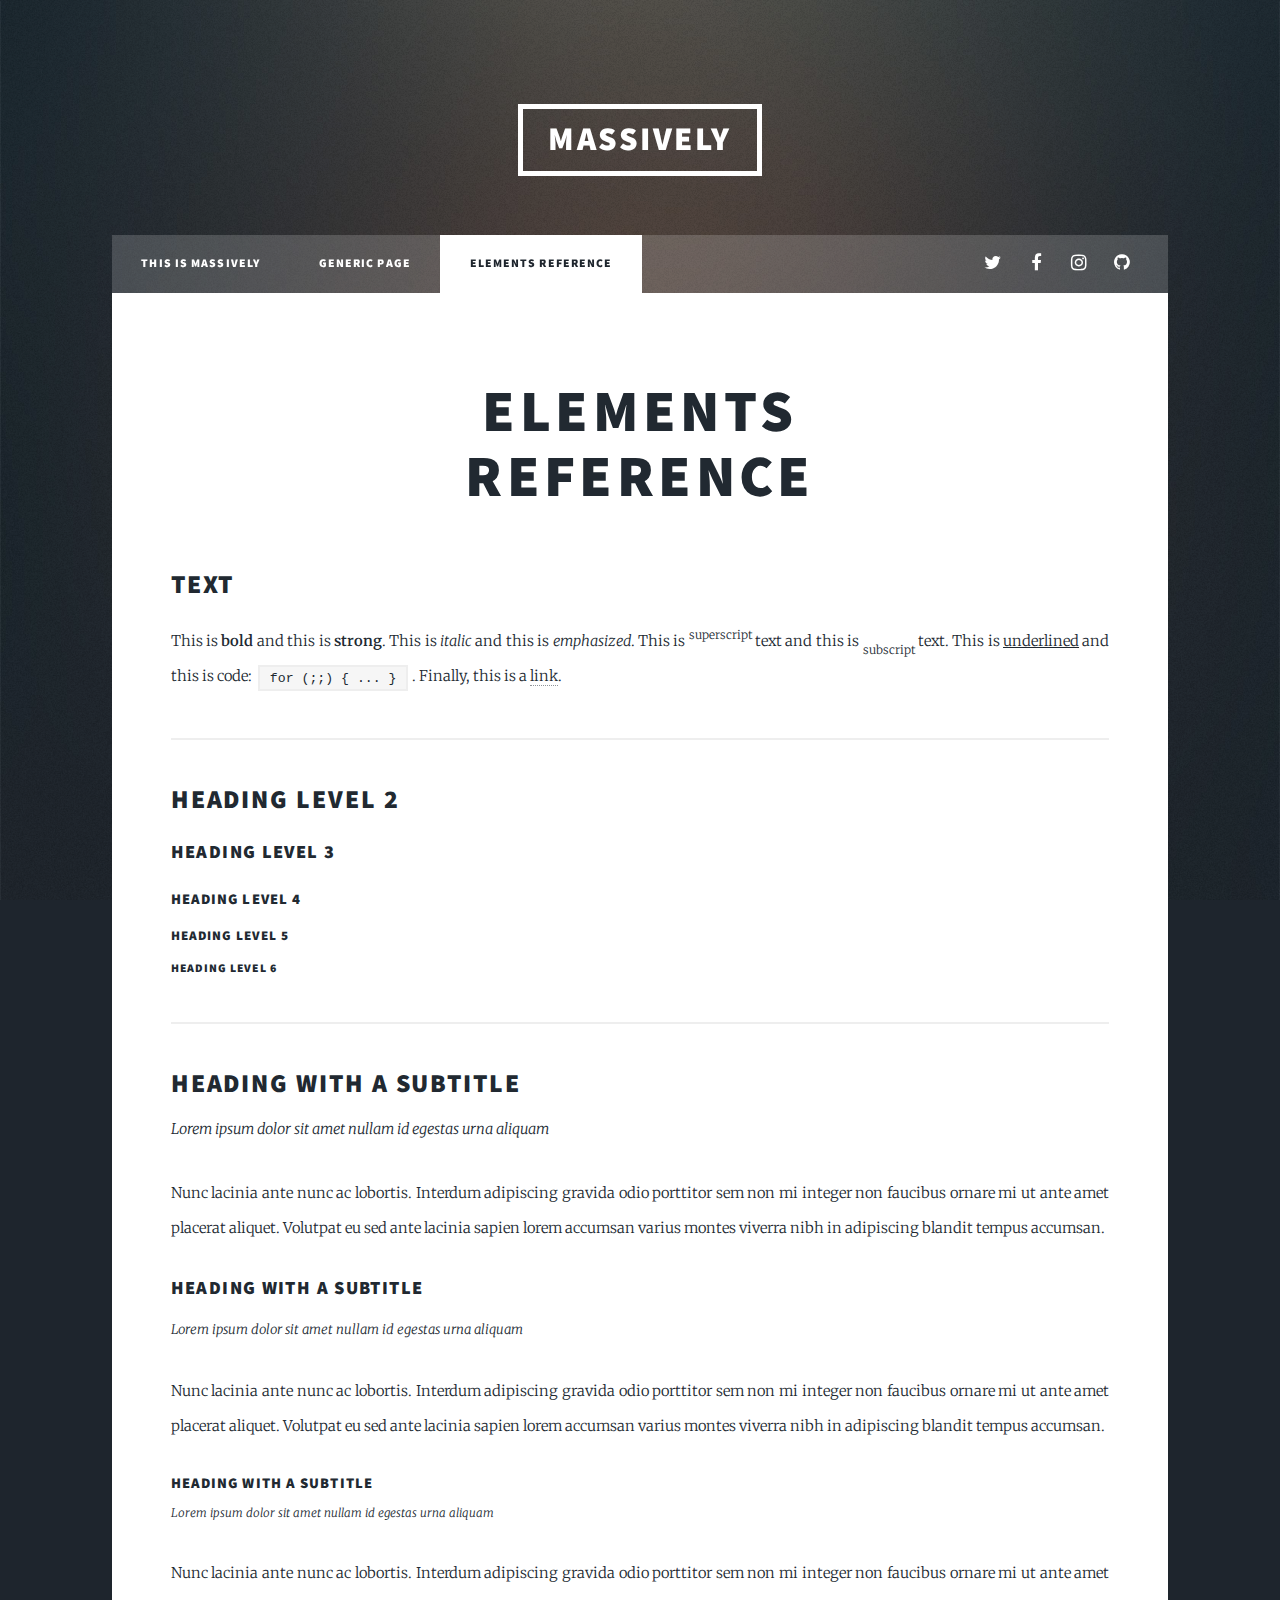
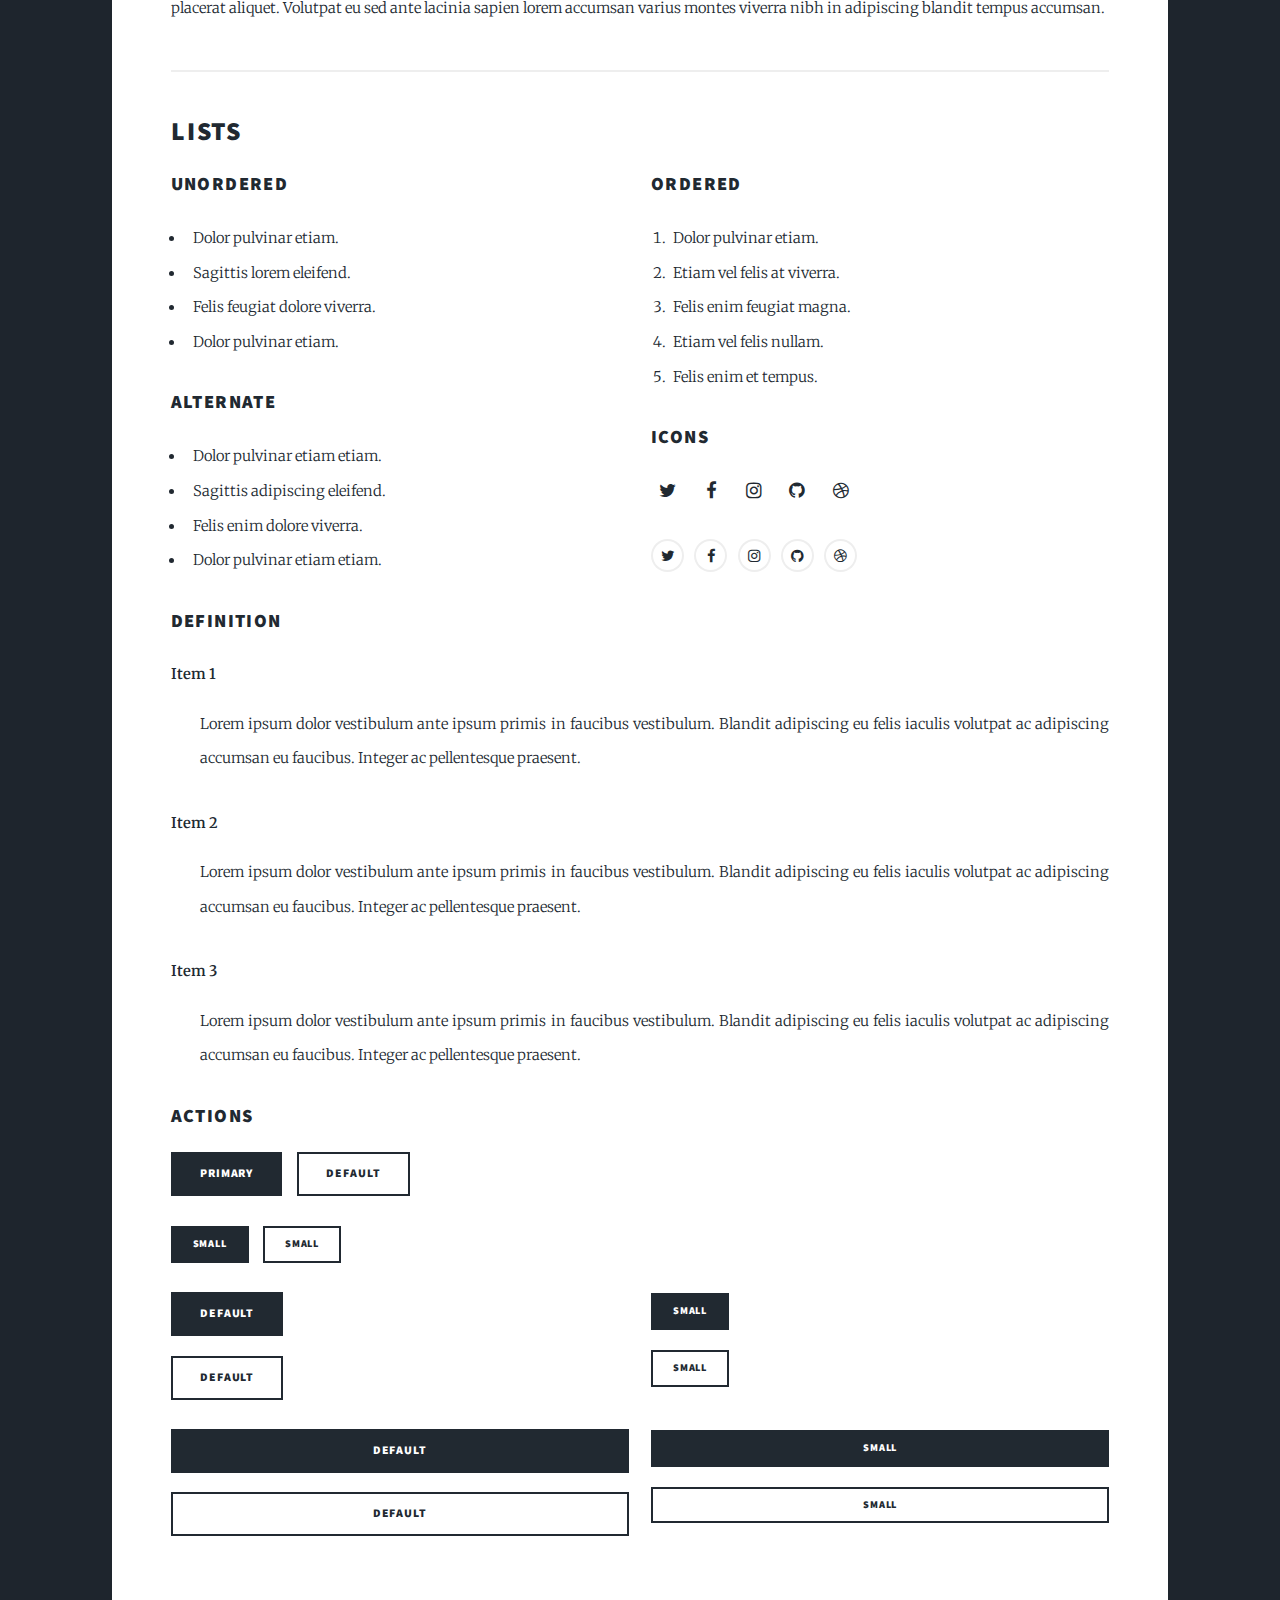
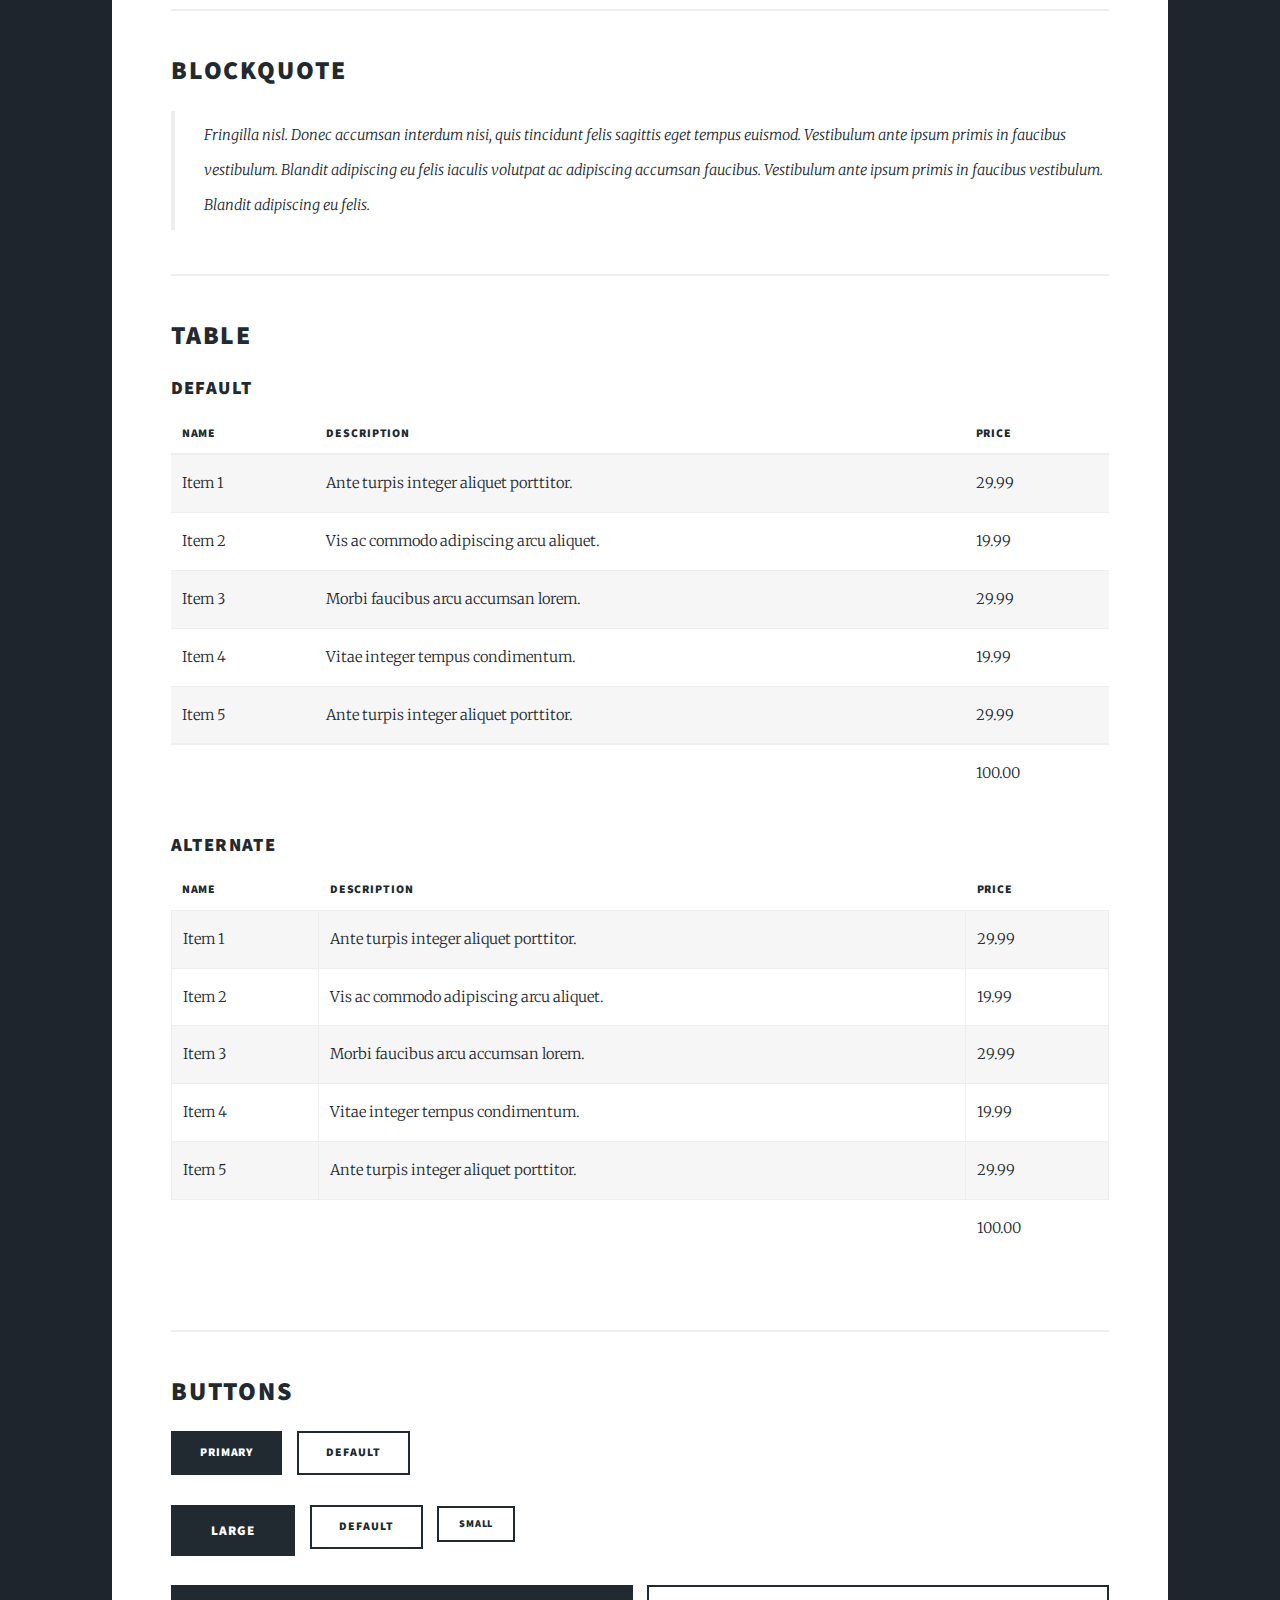
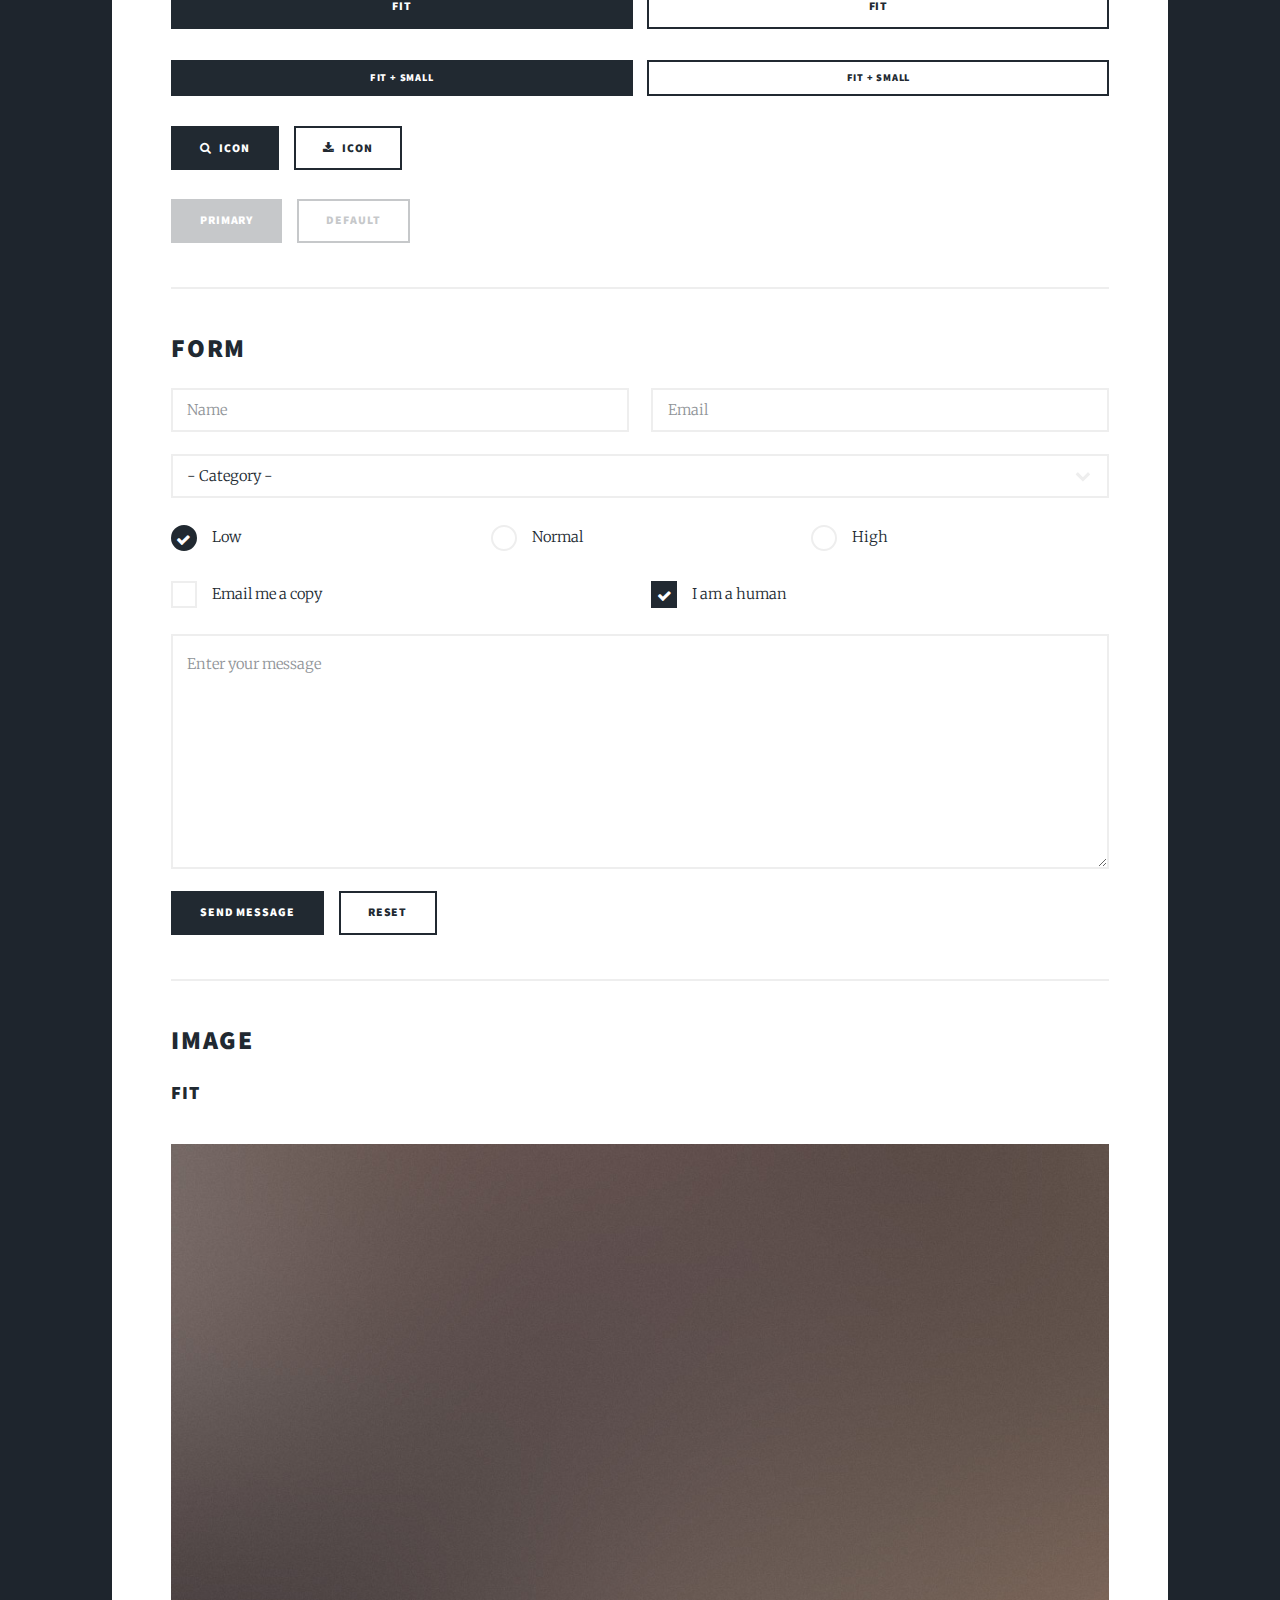
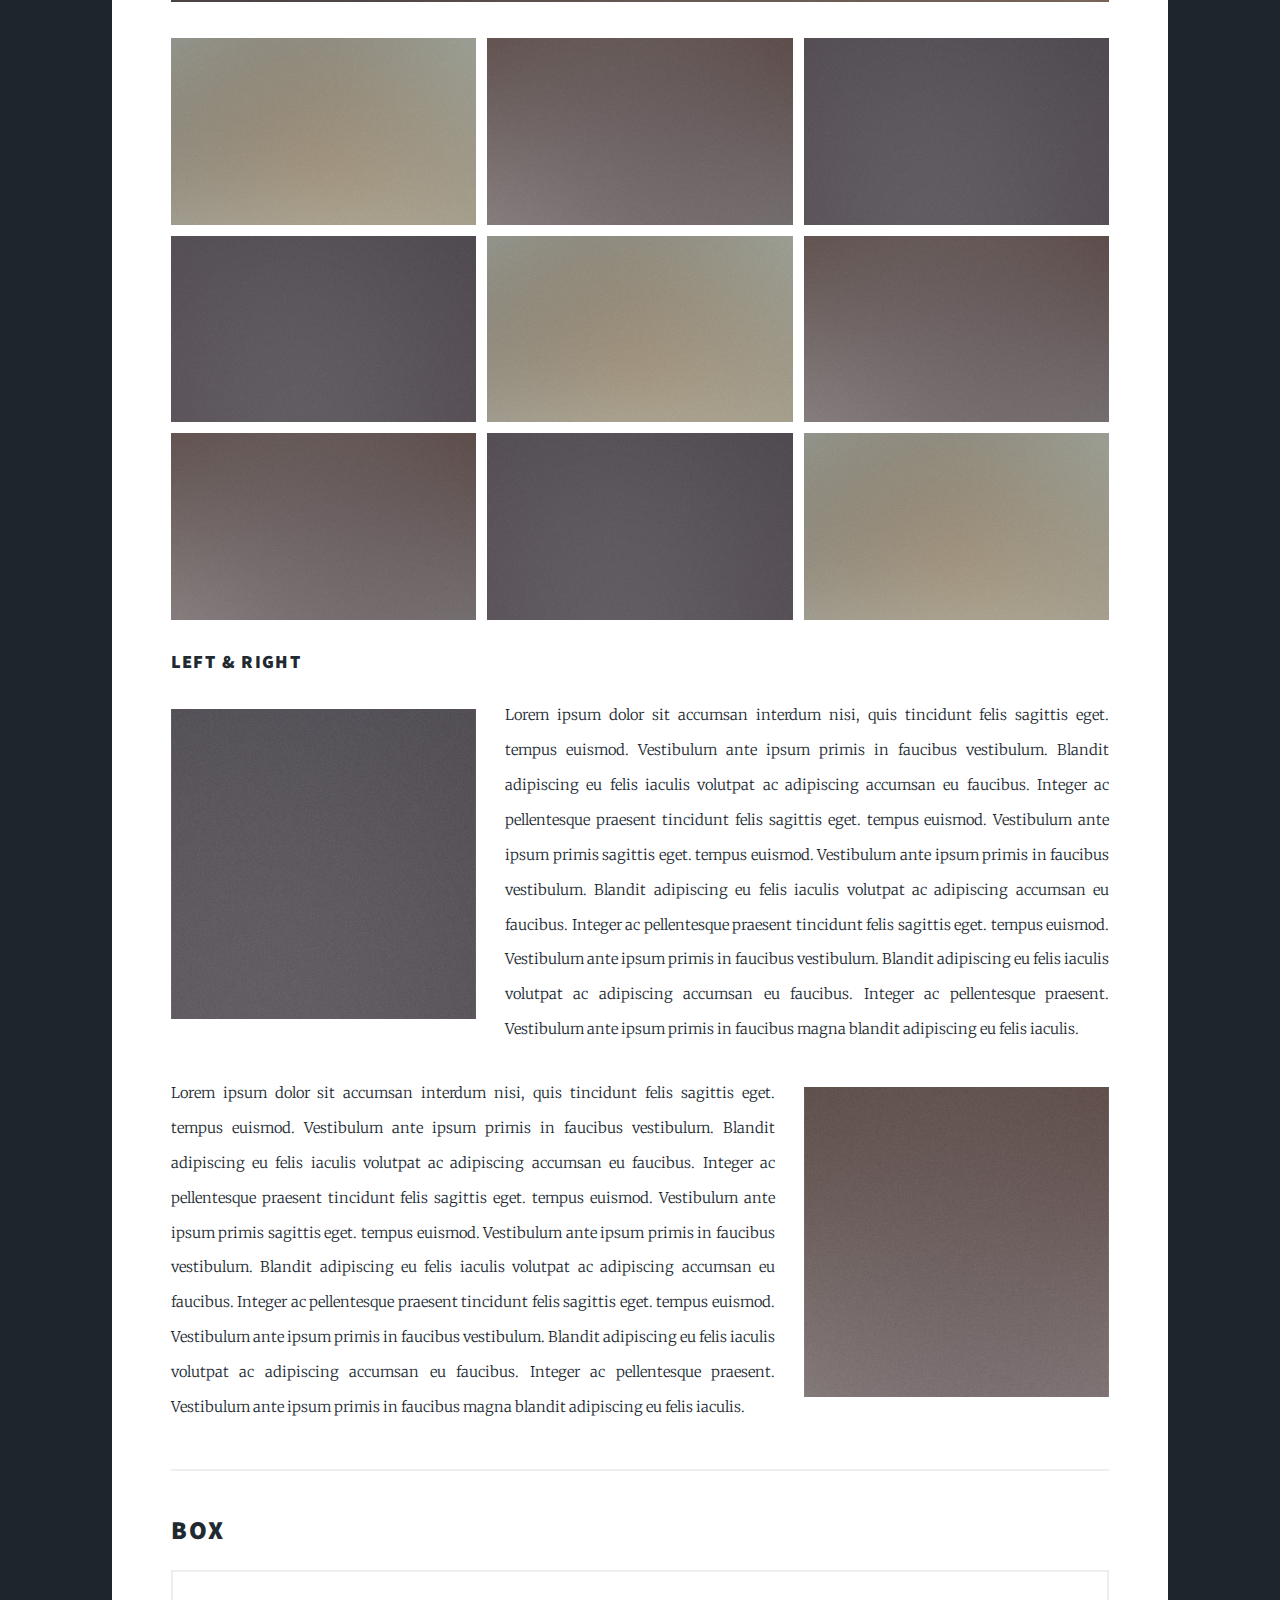
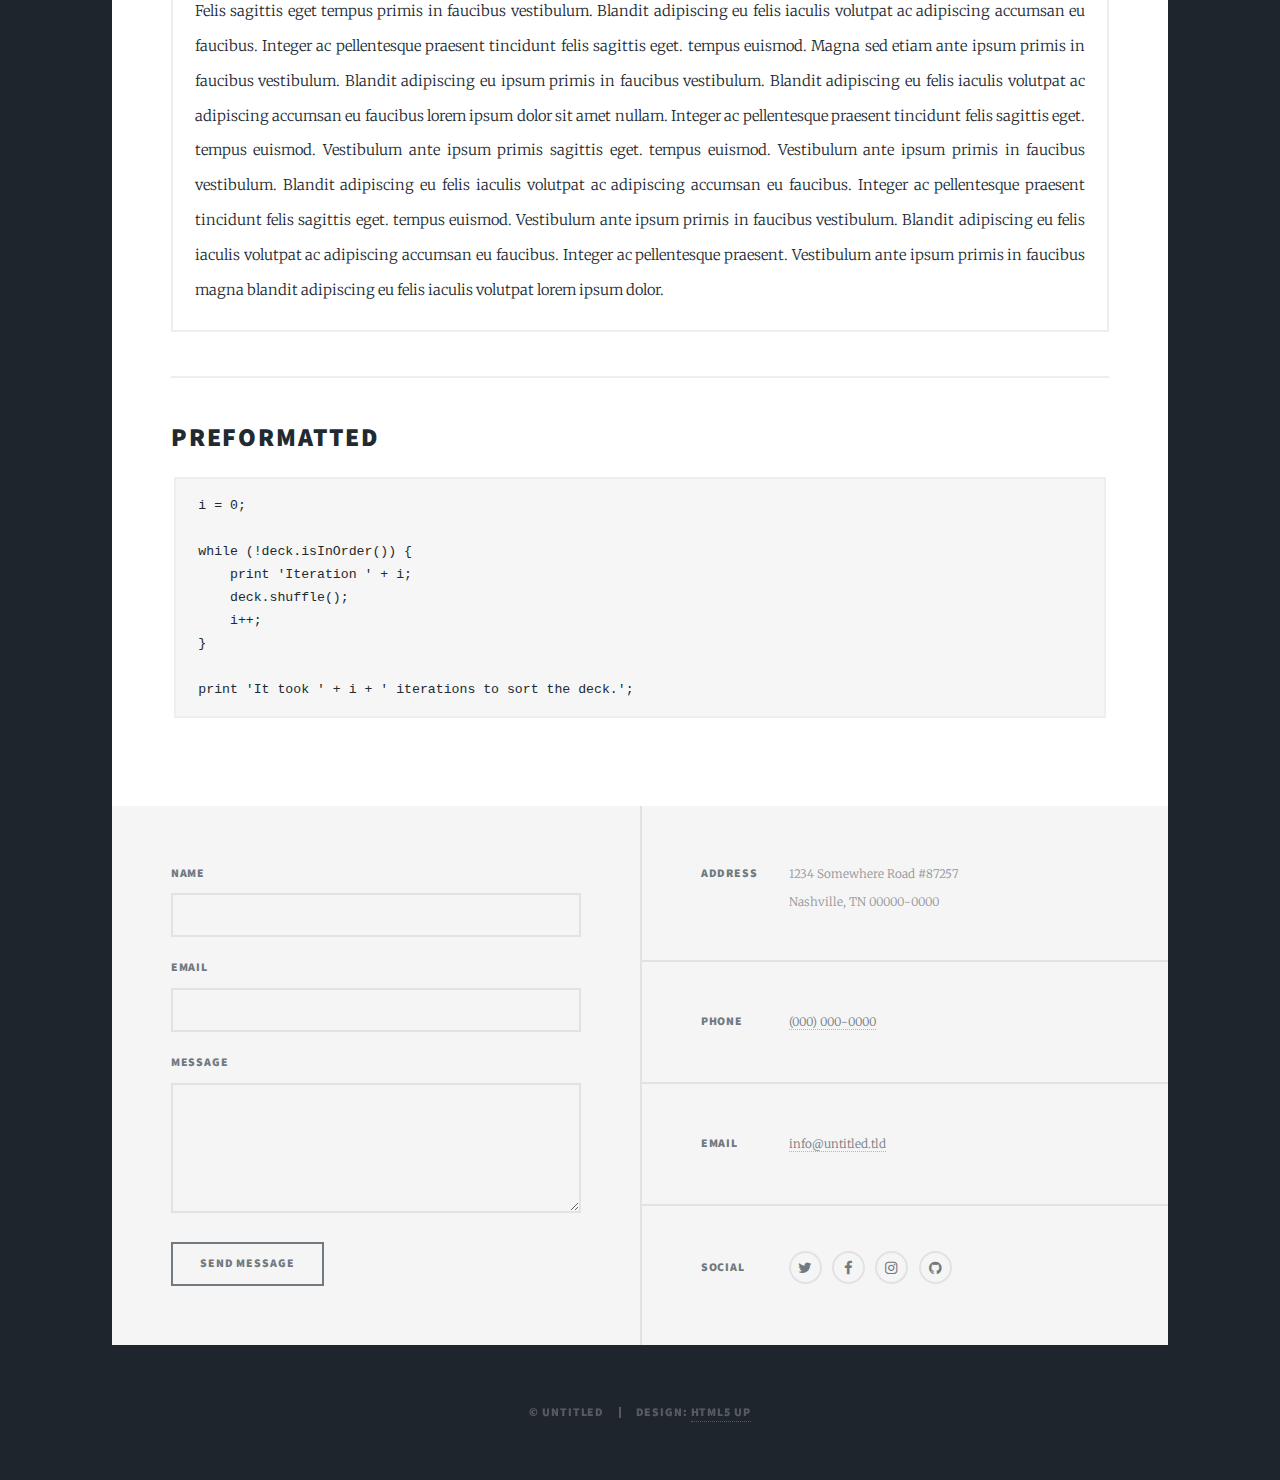
==== elements.html @ 21628f02 "20180718 23:33" ====
<!DOCTYPE HTML>
<!--
	Massively by HTML5 UP
	html5up.net | @ajlkn
	Free for personal and commercial use under the CCA 3.0 license (html5up.net/license)
-->
<html>
	<head>
		<title>Elements Reference - Massively by HTML5 UP</title>
		<meta charset="utf-8" />
		<meta name="viewport" content="width=device-width, initial-scale=1, user-scalable=no" />
		<link rel="stylesheet" href="assets/css/main.css" />
		<noscript><link rel="stylesheet" href="assets/css/noscript.css" /></noscript>
	</head>
	<body class="is-preload">

		<!-- Wrapper -->
			<div id="wrapper">

				<!-- Header -->
					<header id="header">
						<a href="index.html" class="logo">Massively</a>
					</header>

				<!-- Nav -->
					<nav id="nav">
						<ul class="links">
							<li><a href="index.html">This is Massively</a></li>
							<li><a href="generic.html">Generic Page</a></li>
							<li class="active"><a href="elements.html">Elements Reference</a></li>
						</ul>
						<ul class="icons">
							<li><a href="#" class="icon fa-twitter"><span class="label">Twitter</span></a></li>
							<li><a href="#" class="icon fa-facebook"><span class="label">Facebook</span></a></li>
							<li><a href="#" class="icon fa-instagram"><span class="label">Instagram</span></a></li>
							<li><a href="#" class="icon fa-github"><span class="label">GitHub</span></a></li>
						</ul>
					</nav>

				<!-- Main -->
					<div id="main">

						<!-- Post -->
							<section class="post">
								<header class="major">
									<h1>Elements<br />
									Reference</h1>
								</header>

								<!-- Text stuff -->
									<h2>Text</h2>
									<p>This is <b>bold</b> and this is <strong>strong</strong>. This is <i>italic</i> and this is <em>emphasized</em>.
									This is <sup>superscript</sup> text and this is <sub>subscript</sub> text.
									This is <u>underlined</u> and this is code: <code>for (;;) { ... }</code>.
									Finally, this is a <a href="#">link</a>.</p>
									<hr />
									<h2>Heading Level 2</h2>
									<h3>Heading Level 3</h3>
									<h4>Heading Level 4</h4>
									<h5>Heading Level 5</h5>
									<h6>Heading Level 6</h6>
									<hr />
									<header>
										<h2>Heading with a Subtitle</h2>
										<p>Lorem ipsum dolor sit amet nullam id egestas urna aliquam</p>
									</header>
									<p>Nunc lacinia ante nunc ac lobortis. Interdum adipiscing gravida odio porttitor sem non mi integer non faucibus ornare mi ut ante amet placerat aliquet. Volutpat eu sed ante lacinia sapien lorem accumsan varius montes viverra nibh in adipiscing blandit tempus accumsan.</p>
									<header>
										<h3>Heading with a Subtitle</h3>
										<p>Lorem ipsum dolor sit amet nullam id egestas urna aliquam</p>
									</header>
									<p>Nunc lacinia ante nunc ac lobortis. Interdum adipiscing gravida odio porttitor sem non mi integer non faucibus ornare mi ut ante amet placerat aliquet. Volutpat eu sed ante lacinia sapien lorem accumsan varius montes viverra nibh in adipiscing blandit tempus accumsan.</p>
									<header>
										<h4>Heading with a Subtitle</h4>
										<p>Lorem ipsum dolor sit amet nullam id egestas urna aliquam</p>
									</header>
									<p>Nunc lacinia ante nunc ac lobortis. Interdum adipiscing gravida odio porttitor sem non mi integer non faucibus ornare mi ut ante amet placerat aliquet. Volutpat eu sed ante lacinia sapien lorem accumsan varius montes viverra nibh in adipiscing blandit tempus accumsan.</p>

									<hr />

								<!-- Lists -->
									<h2>Lists</h2>
									<div class="row">
										<div class="col-6 col-12-small">

											<h3>Unordered</h3>
											<ul>
												<li>Dolor pulvinar etiam.</li>
												<li>Sagittis lorem eleifend.</li>
												<li>Felis feugiat dolore viverra.</li>
												<li>Dolor pulvinar etiam.</li>
											</ul>

											<h3>Alternate</h3>
											<ul class="alt">
												<li>Dolor pulvinar etiam etiam.</li>
												<li>Sagittis adipiscing eleifend.</li>
												<li>Felis enim dolore viverra.</li>
												<li>Dolor pulvinar etiam etiam.</li>
											</ul>

										</div>
										<div class="col-6 col-12-small">

											<h3>Ordered</h3>
											<ol>
												<li>Dolor pulvinar etiam.</li>
												<li>Etiam vel felis at viverra.</li>
												<li>Felis enim feugiat magna.</li>
												<li>Etiam vel felis nullam.</li>
												<li>Felis enim et tempus.</li>
											</ol>

											<h3>Icons</h3>
											<ul class="icons">
												<li><a href="#" class="icon fa-twitter"><span class="label">Twitter</span></a></li>
												<li><a href="#" class="icon fa-facebook"><span class="label">Facebook</span></a></li>
												<li><a href="#" class="icon fa-instagram"><span class="label">Instagram</span></a></li>
												<li><a href="#" class="icon fa-github"><span class="label">Github</span></a></li>
												<li><a href="#" class="icon fa-dribbble"><span class="label">Dribbble</span></a></li>
											</ul>
											<ul class="icons alt">
												<li><a href="#" class="icon alt fa-twitter"><span class="label">Twitter</span></a></li>
												<li><a href="#" class="icon alt fa-facebook"><span class="label">Facebook</span></a></li>
												<li><a href="#" class="icon alt fa-instagram"><span class="label">Instagram</span></a></li>
												<li><a href="#" class="icon alt fa-github"><span class="label">Github</span></a></li>
												<li><a href="#" class="icon alt fa-dribbble"><span class="label">Dribbble</span></a></li>
											</ul>

										</div>
									</div>
									<h3>Definition</h3>
									<dl>
										<dt>Item 1</dt>
										<dd>
											<p>Lorem ipsum dolor vestibulum ante ipsum primis in faucibus vestibulum. Blandit adipiscing eu felis iaculis volutpat ac adipiscing accumsan eu faucibus. Integer ac pellentesque praesent.</p>
										</dd>
										<dt>Item 2</dt>
										<dd>
											<p>Lorem ipsum dolor vestibulum ante ipsum primis in faucibus vestibulum. Blandit adipiscing eu felis iaculis volutpat ac adipiscing accumsan eu faucibus. Integer ac pellentesque praesent.</p>
										</dd>
										<dt>Item 3</dt>
										<dd>
											<p>Lorem ipsum dolor vestibulum ante ipsum primis in faucibus vestibulum. Blandit adipiscing eu felis iaculis volutpat ac adipiscing accumsan eu faucibus. Integer ac pellentesque praesent.</p>
										</dd>
									</dl>

									<h3>Actions</h3>
									<ul class="actions">
										<li><a href="#" class="button primary">Primary</a></li>
										<li><a href="#" class="button">Default</a></li>
									</ul>
									<ul class="actions small">
										<li><a href="#" class="button primary small">Small</a></li>
										<li><a href="#" class="button small">Small</a></li>
									</ul>
									<div class="row">
										<div class="col-6 col-12-small">
											<ul class="actions stacked">
												<li><a href="#" class="button primary">Default</a></li>
												<li><a href="#" class="button">Default</a></li>
											</ul>
										</div>
										<div class="col-6 col-12-small">
											<ul class="actions stacked">
												<li><a href="#" class="button primary small">Small</a></li>
												<li><a href="#" class="button small">Small</a></li>
											</ul>
										</div>
									</div>
									<div class="row">
										<div class="col-6 col-12-small">
											<ul class="actions stacked">
												<li><a href="#" class="button primary fit">Default</a></li>
												<li><a href="#" class="button fit">Default</a></li>
											</ul>
										</div>
										<div class="col-6 col-12-small">
											<ul class="actions stacked">
												<li><a href="#" class="button primary small fit">Small</a></li>
												<li><a href="#" class="button small fit">Small</a></li>
											</ul>
										</div>
									</div>

									<hr />

								<!-- Blockquote -->
									<h2>Blockquote</h2>
									<blockquote>Fringilla nisl. Donec accumsan interdum nisi, quis tincidunt felis sagittis eget tempus euismod. Vestibulum ante ipsum primis in faucibus vestibulum. Blandit adipiscing eu felis iaculis volutpat ac adipiscing accumsan faucibus. Vestibulum ante ipsum primis in faucibus vestibulum. Blandit adipiscing eu felis.</blockquote>

									<hr />

								<!-- Table -->
									<h2>Table</h2>

									<h3>Default</h3>
									<div class="table-wrapper">
										<table>
											<thead>
												<tr>
													<th>Name</th>
													<th>Description</th>
													<th>Price</th>
												</tr>
											</thead>
											<tbody>
												<tr>
													<td>Item 1</td>
													<td>Ante turpis integer aliquet porttitor.</td>
													<td>29.99</td>
												</tr>
												<tr>
													<td>Item 2</td>
													<td>Vis ac commodo adipiscing arcu aliquet.</td>
													<td>19.99</td>
												</tr>
												<tr>
													<td>Item 3</td>
													<td> Morbi faucibus arcu accumsan lorem.</td>
													<td>29.99</td>
												</tr>
												<tr>
													<td>Item 4</td>
													<td>Vitae integer tempus condimentum.</td>
													<td>19.99</td>
												</tr>
												<tr>
													<td>Item 5</td>
													<td>Ante turpis integer aliquet porttitor.</td>
													<td>29.99</td>
												</tr>
											</tbody>
											<tfoot>
												<tr>
													<td colspan="2"></td>
													<td>100.00</td>
												</tr>
											</tfoot>
										</table>
									</div>

									<h3>Alternate</h3>
									<div class="table-wrapper">
										<table class="alt">
											<thead>
												<tr>
													<th>Name</th>
													<th>Description</th>
													<th>Price</th>
												</tr>
											</thead>
											<tbody>
												<tr>
													<td>Item 1</td>
													<td>Ante turpis integer aliquet porttitor.</td>
													<td>29.99</td>
												</tr>
												<tr>
													<td>Item 2</td>
													<td>Vis ac commodo adipiscing arcu aliquet.</td>
													<td>19.99</td>
												</tr>
												<tr>
													<td>Item 3</td>
													<td> Morbi faucibus arcu accumsan lorem.</td>
													<td>29.99</td>
												</tr>
												<tr>
													<td>Item 4</td>
													<td>Vitae integer tempus condimentum.</td>
													<td>19.99</td>
												</tr>
												<tr>
													<td>Item 5</td>
													<td>Ante turpis integer aliquet porttitor.</td>
													<td>29.99</td>
												</tr>
											</tbody>
											<tfoot>
												<tr>
													<td colspan="2"></td>
													<td>100.00</td>
												</tr>
											</tfoot>
										</table>
									</div>

									<hr />

								<!-- Buttons -->
									<h2>Buttons</h2>
									<ul class="actions">
										<li><a href="#" class="button primary">Primary</a></li>
										<li><a href="#" class="button">Default</a></li>
									</ul>
									<ul class="actions">
										<li><a href="#" class="button primary large">Large</a></li>
										<li><a href="#" class="button">Default</a></li>
										<li><a href="#" class="button small">Small</a></li>
									</ul>
									<ul class="actions fit">
										<li><a href="#" class="button primary fit">Fit</a></li>
										<li><a href="#" class="button fit">Fit</a></li>
									</ul>
									<ul class="actions fit small">
										<li><a href="#" class="button primary fit small">Fit + Small</a></li>
										<li><a href="#" class="button fit small">Fit + Small</a></li>
									</ul>
									<ul class="actions">
										<li><a href="#" class="button primary icon fa-search">Icon</a></li>
										<li><a href="#" class="button icon fa-download">Icon</a></li>
									</ul>
									<ul class="actions">
										<li><span class="button primary disabled">Primary</span></li>
										<li><span class="button disabled">Default</span></li>
									</ul>

									<hr />

								<!-- Form -->
									<h2>Form</h2>

									<form method="post" action="#">
										<div class="row gtr-uniform">
											<div class="col-6 col-12-xsmall">
												<input type="text" name="demo-name" id="demo-name" value="" placeholder="Name" />
											</div>
											<div class="col-6 col-12-xsmall">
												<input type="email" name="demo-email" id="demo-email" value="" placeholder="Email" />
											</div>
											<!-- Break -->
											<div class="col-12">
												<select name="demo-category" id="demo-category">
													<option value="">- Category -</option>
													<option value="1">Manufacturing</option>
													<option value="1">Shipping</option>
													<option value="1">Administration</option>
													<option value="1">Human Resources</option>
												</select>
											</div>
											<!-- Break -->
											<div class="col-4 col-12-small">
												<input type="radio" id="demo-priority-low" name="demo-priority" checked>
												<label for="demo-priority-low">Low</label>
											</div>
											<div class="col-4 col-12-small">
												<input type="radio" id="demo-priority-normal" name="demo-priority">
												<label for="demo-priority-normal">Normal</label>
											</div>
											<div class="col-4 col-12-small">
												<input type="radio" id="demo-priority-high" name="demo-priority">
												<label for="demo-priority-high">High</label>
											</div>
											<!-- Break -->
											<div class="col-6 col-12-small">
												<input type="checkbox" id="demo-copy" name="demo-copy">
												<label for="demo-copy">Email me a copy</label>
											</div>
											<div class="col-6 col-12-small">
												<input type="checkbox" id="demo-human" name="demo-human" checked>
												<label for="demo-human">I am a human</label>
											</div>
											<!-- Break -->
											<div class="col-12">
												<textarea name="demo-message" id="demo-message" placeholder="Enter your message" rows="6"></textarea>
											</div>
											<!-- Break -->
											<div class="col-12">
												<ul class="actions">
													<li><input type="submit" value="Send Message" class="primary" /></li>
													<li><input type="reset" value="Reset" /></li>
												</ul>
											</div>
										</div>
									</form>

									<hr />

								<!-- Image -->
									<h2>Image</h2>

									<h3>Fit</h3>
									<span class="image fit"><img src="images/pic01.jpg" alt="" /></span>
									<div class="box alt">
										<div class="row gtr-50 gtr-uniform">
											<div class="col-4"><span class="image fit"><img src="images/pic02.jpg" alt="" /></span></div>
											<div class="col-4"><span class="image fit"><img src="images/pic03.jpg" alt="" /></span></div>
											<div class="col-4"><span class="image fit"><img src="images/pic04.jpg" alt="" /></span></div>
											<!-- Break -->
											<div class="col-4"><span class="image fit"><img src="images/pic04.jpg" alt="" /></span></div>
											<div class="col-4"><span class="image fit"><img src="images/pic02.jpg" alt="" /></span></div>
											<div class="col-4"><span class="image fit"><img src="images/pic03.jpg" alt="" /></span></div>
											<!-- Break -->
											<div class="col-4"><span class="image fit"><img src="images/pic03.jpg" alt="" /></span></div>
											<div class="col-4"><span class="image fit"><img src="images/pic04.jpg" alt="" /></span></div>
											<div class="col-4"><span class="image fit"><img src="images/pic02.jpg" alt="" /></span></div>
										</div>
									</div>

									<h3>Left &amp; Right</h3>
									<p><span class="image left"><img src="images/pic08.jpg" alt="" /></span>Lorem ipsum dolor sit accumsan interdum nisi, quis tincidunt felis sagittis eget. tempus euismod. Vestibulum ante ipsum primis in faucibus vestibulum. Blandit adipiscing eu felis iaculis volutpat ac adipiscing accumsan eu faucibus. Integer ac pellentesque praesent tincidunt felis sagittis eget. tempus euismod. Vestibulum ante ipsum primis sagittis eget. tempus euismod. Vestibulum ante ipsum primis in faucibus vestibulum. Blandit adipiscing eu felis iaculis volutpat ac adipiscing accumsan eu faucibus. Integer ac pellentesque praesent tincidunt felis sagittis eget. tempus euismod. Vestibulum ante ipsum primis in faucibus vestibulum. Blandit adipiscing eu felis iaculis volutpat ac adipiscing accumsan eu faucibus. Integer ac pellentesque praesent. Vestibulum ante ipsum primis in faucibus magna blandit adipiscing eu felis iaculis.</p>
									<p><span class="image right"><img src="images/pic09.jpg" alt="" /></span>Lorem ipsum dolor sit accumsan interdum nisi, quis tincidunt felis sagittis eget. tempus euismod. Vestibulum ante ipsum primis in faucibus vestibulum. Blandit adipiscing eu felis iaculis volutpat ac adipiscing accumsan eu faucibus. Integer ac pellentesque praesent tincidunt felis sagittis eget. tempus euismod. Vestibulum ante ipsum primis sagittis eget. tempus euismod. Vestibulum ante ipsum primis in faucibus vestibulum. Blandit adipiscing eu felis iaculis volutpat ac adipiscing accumsan eu faucibus. Integer ac pellentesque praesent tincidunt felis sagittis eget. tempus euismod. Vestibulum ante ipsum primis in faucibus vestibulum. Blandit adipiscing eu felis iaculis volutpat ac adipiscing accumsan eu faucibus. Integer ac pellentesque praesent. Vestibulum ante ipsum primis in faucibus magna blandit adipiscing eu felis iaculis.</p>

									<hr />

								<!-- Box -->
									<h2>Box</h2>
									<div class="box">
										<p>Felis sagittis eget tempus primis in faucibus vestibulum. Blandit adipiscing eu felis iaculis volutpat ac adipiscing accumsan eu faucibus. Integer ac pellentesque praesent tincidunt felis sagittis eget. tempus euismod. Magna sed etiam ante ipsum primis in faucibus vestibulum. Blandit adipiscing eu ipsum primis in faucibus vestibulum. Blandit adipiscing eu felis iaculis volutpat ac adipiscing accumsan eu faucibus lorem ipsum dolor sit amet nullam. Integer ac pellentesque praesent tincidunt felis sagittis eget. tempus euismod. Vestibulum ante ipsum primis sagittis eget. tempus euismod. Vestibulum ante ipsum primis in faucibus vestibulum. Blandit adipiscing eu felis iaculis volutpat ac adipiscing accumsan eu faucibus. Integer ac pellentesque praesent tincidunt felis sagittis eget. tempus euismod. Vestibulum ante ipsum primis in faucibus vestibulum. Blandit adipiscing eu felis iaculis volutpat ac adipiscing accumsan eu faucibus. Integer ac pellentesque praesent. Vestibulum ante ipsum primis in faucibus magna blandit adipiscing eu felis iaculis volutpat lorem ipsum dolor.</p>
									</div>

									<hr />

								<!-- Preformatted Code -->
									<h2>Preformatted</h2>
									<pre><code>i = 0;

while (!deck.isInOrder()) {
    print 'Iteration ' + i;
    deck.shuffle();
    i++;
}

print 'It took ' + i + ' iterations to sort the deck.';
</code></pre>

							</section>

					</div>

				<!-- Footer -->
					<footer id="footer">
						<section>
							<form method="post" action="#">
								<div class="fields">
									<div class="field">
										<label for="name">Name</label>
										<input type="text" name="name" id="name" />
									</div>
									<div class="field">
										<label for="email">Email</label>
										<input type="text" name="email" id="email" />
									</div>
									<div class="field">
										<label for="message">Message</label>
										<textarea name="message" id="message" rows="3"></textarea>
									</div>
								</div>
								<ul class="actions">
									<li><input type="submit" value="Send Message" /></li>
								</ul>
							</form>
						</section>
						<section class="split contact">
							<section class="alt">
								<h3>Address</h3>
								<p>1234 Somewhere Road #87257<br />
								Nashville, TN 00000-0000</p>
							</section>
							<section>
								<h3>Phone</h3>
								<p><a href="#">(000) 000-0000</a></p>
							</section>
							<section>
								<h3>Email</h3>
								<p><a href="#">info@untitled.tld</a></p>
							</section>
							<section>
								<h3>Social</h3>
								<ul class="icons alt">
									<li><a href="#" class="icon alt fa-twitter"><span class="label">Twitter</span></a></li>
									<li><a href="#" class="icon alt fa-facebook"><span class="label">Facebook</span></a></li>
									<li><a href="#" class="icon alt fa-instagram"><span class="label">Instagram</span></a></li>
									<li><a href="#" class="icon alt fa-github"><span class="label">GitHub</span></a></li>
								</ul>
							</section>
						</section>
					</footer>

				<!-- Copyright -->
					<div id="copyright">
						<ul><li>&copy; Untitled</li><li>Design: <a href="https://html5up.net">HTML5 UP</a></li></ul>
					</div>

			</div>

		<!-- Scripts -->
			<script src="assets/js/jquery.min.js"></script>
			<script src="assets/js/jquery.scrollex.min.js"></script>
			<script src="assets/js/jquery.scrolly.min.js"></script>
			<script src="assets/js/browser.min.js"></script>
			<script src="assets/js/breakpoints.min.js"></script>
			<script src="assets/js/util.js"></script>
			<script src="assets/js/main.js"></script>

	</body>
</html>
---- assets/css/main.css ----
@import url(font-awesome.min.css);
@import url("https://fonts.googleapis.com/css?family=Merriweather:300,700,300italic,700italic|Source+Sans+Pro:900");

/*
	Massively by HTML5 UP
	html5up.net | @ajlkn
	Free for personal and commercial use under the CCA 3.0 license (html5up.net/license)
*/

html, body, div, span, applet, object,
iframe, h1, h2, h3, h4, h5, h6, p, blockquote,
pre, a, abbr, acronym, address, big, cite,
code, del, dfn, em, img, ins, kbd, q, s, samp,
small, strike, strong, sub, sup, tt, var, b,
u, i, center, dl, dt, dd, ol, ul, li, fieldset,
form, label, legend, table, caption, tbody,
tfoot, thead, tr, th, td, article, aside,
canvas, details, embed, figure, figcaption,
footer, header, hgroup, menu, nav, output, ruby,
section, summary, time, mark, audio, video {
	margin: 0;
	padding: 0;
	border: 0;
	font-size: 100%;
	font: inherit;
	vertical-align: baseline;}

article, aside, details, figcaption, figure,
footer, header, hgroup, menu, nav, section {
	display: block;}

body {
	line-height: 1;
}

ol, ul {
	list-style: none;
}

blockquote, q {
	quotes: none;
}

	blockquote:before, blockquote:after, q:before, q:after {
		content: '';
		content: none;
	}

table {
	border-collapse: collapse;
	border-spacing: 0;
}

body {
	-webkit-text-size-adjust: none;
}

mark {
	background-color: transparent;
	color: inherit;
}

input::-moz-focus-inner {
	border: 0;
	padding: 0;
}

input, select, textarea {
	-moz-appearance: none;
	-webkit-appearance: none;
	-ms-appearance: none;
	appearance: none;
}

/* Basic */

	@-ms-viewport {
		width: device-width;
	}

	body {
		-ms-overflow-style: scrollbar;
	}

	@media screen and (max-width: 480px) {

		html, body {
			min-width: 320px;
		}

	}

	html {
		box-sizing: border-box;
	}

	*, *:before, *:after {
		box-sizing: inherit;
	}

	body {
		background-color: #1e252d;
	}

		body.is-preload *, body.is-preload *:before, body.is-preload *:after {
			-moz-animation: none !important;
			-webkit-animation: none !important;
			-ms-animation: none !important;
			animation: none !important;
			-moz-transition: none !important;
			-webkit-transition: none !important;
			-ms-transition: none !important;
			transition: none !important;
		}

/* Type */

	html {
		font-size: 16pt;
	}

		@media screen and (max-width: 1680px) {

			html {
				font-size: 12pt;
			}

		}

		@media screen and (max-width: 1280px) {

			html {
				font-size: 11pt;
			}

		}

		@media screen and (max-width: 360px) {

			html {
				font-size: 10pt;
			}

		}

	body {
		color: #212931;
	}

	body, input, select, textarea {
		font-family: "Merriweather", Georgia, serif;
		font-weight: 300;
		font-size: 1rem;
		line-height: 2.375;
	}

	a {
		-moz-transition: color 0.2s ease-in-out, background-color 0.2s ease-in-out, border-color 0.2s ease-in-out, box-shadow 0.2s ease-in-out;
		-webkit-transition: color 0.2s ease-in-out, background-color 0.2s ease-in-out, border-color 0.2s ease-in-out, box-shadow 0.2s ease-in-out;
		-ms-transition: color 0.2s ease-in-out, background-color 0.2s ease-in-out, border-color 0.2s ease-in-out, box-shadow 0.2s ease-in-out;
		transition: color 0.2s ease-in-out, background-color 0.2s ease-in-out, border-color 0.2s ease-in-out, box-shadow 0.2s ease-in-out;
		border-bottom: dotted 1px;
		text-decoration: none;
	}

		a:hover {
			border-bottom-color: transparent;
		}

	strong, b {
		font-weight: 600;
	}

	em, i {
		font-style: italic;
	}

	p {
		text-align: justify;
		margin: 0 0 2rem 0;
	}

	h1, h2, h3, h4, h5, h6 {
		font-family: "Source Sans Pro", Helvetica, sans-serif;
		font-weight: 900;
		line-height: 1.5;
		letter-spacing: 0.075em;
		text-transform: uppercase;
		margin: 0 0 1rem 0;
	}

		h1 a, h2 a, h3 a, h4 a, h5 a, h6 a {
			border-bottom: 0;
			color: inherit;
			text-decoration: none;
		}

	h1 {
		font-size: 4rem;
		line-height: 1.1;
		margin: 0 0 2rem 0;
	}

	h2 {
		font-size: 1.75rem;
		line-height: 1.3;
		margin: 0 0 1.5rem 0;
	}

	h3 {
		font-size: 1.25rem;
		margin: 0 0 1.5rem 0;
	}

	h4 {
		font-size: 1rem;
	}

	h5 {
		font-size: 0.9rem;
	}

	h6 {
		font-size: 0.8rem;
	}

	sub {
		font-size: 0.8rem;
		position: relative;
		top: 0.5rem;
	}

	sup {
		font-size: 0.8rem;
		position: relative;
		top: -0.5rem;
	}

	blockquote {
		border-left: solid 4px;
		font-style: italic;
		margin: 0 0 2rem 0;
		padding: 0.5rem 0 0.5rem 2rem;
	}

	code {
		border: solid 2px;
		font-family: "Courier New", monospace;
		font-size: 0.9rem;
		margin: 0 0.25rem;
		padding: 0.25rem 0.65rem;
	}

	pre {
		-webkit-overflow-scrolling: touch;
		font-family: "Courier New", monospace;
		font-size: 0.9rem;
		margin: 0 0 2rem 0;
	}

		pre code {
			display: block;
			line-height: 1.75;
			padding: 1rem 1.5rem;
			overflow-x: auto;
		}

	hr {
		border: 0;
		border-bottom: solid 2px;
		margin: 3rem 0;
	}

		hr.major {
			margin: 5rem 0;
		}

	.align-left {
		text-align: left;
	}

	.align-center {
		text-align: center;
	}

	.align-right {
		text-align: right;
	}

	input, select, textarea {
		color: #212931;
	}

	a {
		color: #212931;
		border-bottom-color: rgba(33, 41, 49, 0.5);
	}

		a:hover {
			border-bottom-color: transparent;
			color: #18bfef !important;
		}

	strong, b {
		color: #212931;
	}

	h1, h2, h3, h4, h5, h6 {
		color: #212931;
	}

	blockquote {
		border-left-color: #eeeeee;
	}

	code {
		background: rgba(220, 220, 220, 0.25);
		border-color: #eeeeee;
	}

	hr {
		border-bottom-color: #eeeeee;
	}

/* Row */

	.row {
		display: flex;
		flex-wrap: wrap;
		box-sizing: border-box;
		align-items: stretch;
	}

		.row > * {
			box-sizing: border-box;
		}

		.row.gtr-uniform > * > :last-child {
			margin-bottom: 0;
		}

		.row.aln-left {
			justify-content: flex-start;
		}

		.row.aln-center {
			justify-content: center;
		}

		.row.aln-right {
			justify-content: flex-end;
		}

		.row.aln-top {
			align-items: flex-start;
		}

		.row.aln-middle {
			align-items: center;
		}

		.row.aln-bottom {
			align-items: flex-end;
		}

		.row > .imp {
			order: -1;
		}

		.row > .col-1 {
			width: 8.3333333333%;
		}

		.row > .off-1 {
			margin-left: 8.3333333333%;
		}

		.row > .col-2 {
			width: 16.6666666667%;
		}

		.row > .off-2 {
			margin-left: 16.6666666667%;
		}

		.row > .col-3 {
			width: 25%;
		}

		.row > .off-3 {
			margin-left: 25%;
		}

		.row > .col-4 {
			width: 33.3333333333%;
		}

		.row > .off-4 {
			margin-left: 33.3333333333%;
		}

		.row > .col-5 {
			width: 41.6666666667%;
		}

		.row > .off-5 {
			margin-left: 41.6666666667%;
		}

		.row > .col-6 {
			width: 50%;
		}

		.row > .off-6 {
			margin-left: 50%;
		}

		.row > .col-7 {
			width: 58.3333333333%;
		}

		.row > .off-7 {
			margin-left: 58.3333333333%;
		}

		.row > .col-8 {
			width: 66.6666666667%;
		}

		.row > .off-8 {
			margin-left: 66.6666666667%;
		}

		.row > .col-9 {
			width: 75%;
		}

		.row > .off-9 {
			margin-left: 75%;
		}

		.row > .col-10 {
			width: 83.3333333333%;
		}

		.row > .off-10 {
			margin-left: 83.3333333333%;
		}

		.row > .col-11 {
			width: 91.6666666667%;
		}

		.row > .off-11 {
			margin-left: 91.6666666667%;
		}

		.row > .col-12 {
			width: 100%;
		}

		.row > .off-12 {
			margin-left: 100%;
		}

		.row.gtr-0 {
			margin-top: 0;
			margin-left: 0rem;
		}

			.row.gtr-0 > * {
				padding: 0 0 0 0rem;
			}

			.row.gtr-0.gtr-uniform {
				margin-top: 0rem;
			}

				.row.gtr-0.gtr-uniform > * {
					padding-top: 0rem;
				}

		.row.gtr-25 {
			margin-top: 0;
			margin-left: -0.375rem;
		}

			.row.gtr-25 > * {
				padding: 0 0 0 0.375rem;
			}

			.row.gtr-25.gtr-uniform {
				margin-top: -0.375rem;
			}

				.row.gtr-25.gtr-uniform > * {
					padding-top: 0.375rem;
				}

		.row.gtr-50 {
			margin-top: 0;
			margin-left: -0.75rem;
		}

			.row.gtr-50 > * {
				padding: 0 0 0 0.75rem;
			}

			.row.gtr-50.gtr-uniform {
				margin-top: -0.75rem;
			}

				.row.gtr-50.gtr-uniform > * {
					padding-top: 0.75rem;
				}

		.row {
			margin-top: 0;
			margin-left: -1.5rem;
		}

			.row > * {
				padding: 0 0 0 1.5rem;
			}

			.row.gtr-uniform {
				margin-top: -1.5rem;
			}

				.row.gtr-uniform > * {
					padding-top: 1.5rem;
				}

		.row.gtr-150 {
			margin-top: 0;
			margin-left: -2.25rem;
		}

			.row.gtr-150 > * {
				padding: 0 0 0 2.25rem;
			}

			.row.gtr-150.gtr-uniform {
				margin-top: -2.25rem;
			}

				.row.gtr-150.gtr-uniform > * {
					padding-top: 2.25rem;
				}

		.row.gtr-200 {
			margin-top: 0;
			margin-left: -3rem;
		}

			.row.gtr-200 > * {
				padding: 0 0 0 3rem;
			}

			.row.gtr-200.gtr-uniform {
				margin-top: -3rem;
			}

				.row.gtr-200.gtr-uniform > * {
					padding-top: 3rem;
				}

		@media screen and (max-width: 1680px) {

			.row {
				display: flex;
				flex-wrap: wrap;
				box-sizing: border-box;
				align-items: stretch;
			}

				.row > * {
					box-sizing: border-box;
				}

				.row.gtr-uniform > * > :last-child {
					margin-bottom: 0;
				}

				.row.aln-left {
					justify-content: flex-start;
				}

				.row.aln-center {
					justify-content: center;
				}

				.row.aln-right {
					justify-content: flex-end;
				}

				.row.aln-top {
					align-items: flex-start;
				}

				.row.aln-middle {
					align-items: center;
				}

				.row.aln-bottom {
					align-items: flex-end;
				}

				.row > .imp-xlarge {
					order: -1;
				}

				.row > .col-1-xlarge {
					width: 8.3333333333%;
				}

				.row > .off-1-xlarge {
					margin-left: 8.3333333333%;
				}

				.row > .col-2-xlarge {
					width: 16.6666666667%;
				}

				.row > .off-2-xlarge {
					margin-left: 16.6666666667%;
				}

				.row > .col-3-xlarge {
					width: 25%;
				}

				.row > .off-3-xlarge {
					margin-left: 25%;
				}

				.row > .col-4-xlarge {
					width: 33.3333333333%;
				}

				.row > .off-4-xlarge {
					margin-left: 33.3333333333%;
				}

				.row > .col-5-xlarge {
					width: 41.6666666667%;
				}

				.row > .off-5-xlarge {
					margin-left: 41.6666666667%;
				}

				.row > .col-6-xlarge {
					width: 50%;
				}

				.row > .off-6-xlarge {
					margin-left: 50%;
				}

				.row > .col-7-xlarge {
					width: 58.3333333333%;
				}

				.row > .off-7-xlarge {
					margin-left: 58.3333333333%;
				}

				.row > .col-8-xlarge {
					width: 66.6666666667%;
				}

				.row > .off-8-xlarge {
					margin-left: 66.6666666667%;
				}

				.row > .col-9-xlarge {
					width: 75%;
				}

				.row > .off-9-xlarge {
					margin-left: 75%;
				}

				.row > .col-10-xlarge {
					width: 83.3333333333%;
				}

				.row > .off-10-xlarge {
					margin-left: 83.3333333333%;
				}

				.row > .col-11-xlarge {
					width: 91.6666666667%;
				}

				.row > .off-11-xlarge {
					margin-left: 91.6666666667%;
				}

				.row > .col-12-xlarge {
					width: 100%;
				}

				.row > .off-12-xlarge {
					margin-left: 100%;
				}

				.row.gtr-0 {
					margin-top: 0;
					margin-left: 0rem;
				}

					.row.gtr-0 > * {
						padding: 0 0 0 0rem;
					}

					.row.gtr-0.gtr-uniform {
						margin-top: 0rem;
					}

						.row.gtr-0.gtr-uniform > * {
							padding-top: 0rem;
						}

				.row.gtr-25 {
					margin-top: 0;
					margin-left: -0.375rem;
				}

					.row.gtr-25 > * {
						padding: 0 0 0 0.375rem;
					}

					.row.gtr-25.gtr-uniform {
						margin-top: -0.375rem;
					}

						.row.gtr-25.gtr-uniform > * {
							padding-top: 0.375rem;
						}

				.row.gtr-50 {
					margin-top: 0;
					margin-left: -0.75rem;
				}

					.row.gtr-50 > * {
						padding: 0 0 0 0.75rem;
					}

					.row.gtr-50.gtr-uniform {
						margin-top: -0.75rem;
					}

						.row.gtr-50.gtr-uniform > * {
							padding-top: 0.75rem;
						}

				.row {
					margin-top: 0;
					margin-left: -1.5rem;
				}

					.row > * {
						padding: 0 0 0 1.5rem;
					}

					.row.gtr-uniform {
						margin-top: -1.5rem;
					}

						.row.gtr-uniform > * {
							padding-top: 1.5rem;
						}

				.row.gtr-150 {
					margin-top: 0;
					margin-left: -2.25rem;
				}

					.row.gtr-150 > * {
						padding: 0 0 0 2.25rem;
					}

					.row.gtr-150.gtr-uniform {
						margin-top: -2.25rem;
					}

						.row.gtr-150.gtr-uniform > * {
							padding-top: 2.25rem;
						}

				.row.gtr-200 {
					margin-top: 0;
					margin-left: -3rem;
				}

					.row.gtr-200 > * {
						padding: 0 0 0 3rem;
					}

					.row.gtr-200.gtr-uniform {
						margin-top: -3rem;
					}

						.row.gtr-200.gtr-uniform > * {
							padding-top: 3rem;
						}

		}

		@media screen and (max-width: 1280px) {

			.row {
				display: flex;
				flex-wrap: wrap;
				box-sizing: border-box;
				align-items: stretch;
			}

				.row > * {
					box-sizing: border-box;
				}

				.row.gtr-uniform > * > :last-child {
					margin-bottom: 0;
				}

				.row.aln-left {
					justify-content: flex-start;
				}

				.row.aln-center {
					justify-content: center;
				}

				.row.aln-right {
					justify-content: flex-end;
				}

				.row.aln-top {
					align-items: flex-start;
				}

				.row.aln-middle {
					align-items: center;
				}

				.row.aln-bottom {
					align-items: flex-end;
				}

				.row > .imp-large {
					order: -1;
				}

				.row > .col-1-large {
					width: 8.3333333333%;
				}

				.row > .off-1-large {
					margin-left: 8.3333333333%;
				}

				.row > .col-2-large {
					width: 16.6666666667%;
				}

				.row > .off-2-large {
					margin-left: 16.6666666667%;
				}

				.row > .col-3-large {
					width: 25%;
				}

				.row > .off-3-large {
					margin-left: 25%;
				}

				.row > .col-4-large {
					width: 33.3333333333%;
				}

				.row > .off-4-large {
					margin-left: 33.3333333333%;
				}

				.row > .col-5-large {
					width: 41.6666666667%;
				}

				.row > .off-5-large {
					margin-left: 41.6666666667%;
				}

				.row > .col-6-large {
					width: 50%;
				}

				.row > .off-6-large {
					margin-left: 50%;
				}

				.row > .col-7-large {
					width: 58.3333333333%;
				}

				.row > .off-7-large {
					margin-left: 58.3333333333%;
				}

				.row > .col-8-large {
					width: 66.6666666667%;
				}

				.row > .off-8-large {
					margin-left: 66.6666666667%;
				}

				.row > .col-9-large {
					width: 75%;
				}

				.row > .off-9-large {
					margin-left: 75%;
				}

				.row > .col-10-large {
					width: 83.3333333333%;
				}

				.row > .off-10-large {
					margin-left: 83.3333333333%;
				}

				.row > .col-11-large {
					width: 91.6666666667%;
				}

				.row > .off-11-large {
					margin-left: 91.6666666667%;
				}

				.row > .col-12-large {
					width: 100%;
				}

				.row > .off-12-large {
					margin-left: 100%;
				}

				.row.gtr-0 {
					margin-top: 0;
					margin-left: 0rem;
				}

					.row.gtr-0 > * {
						padding: 0 0 0 0rem;
					}

					.row.gtr-0.gtr-uniform {
						margin-top: 0rem;
					}

						.row.gtr-0.gtr-uniform > * {
							padding-top: 0rem;
						}

				.row.gtr-25 {
					margin-top: 0;
					margin-left: -0.375rem;
				}

					.row.gtr-25 > * {
						padding: 0 0 0 0.375rem;
					}

					.row.gtr-25.gtr-uniform {
						margin-top: -0.375rem;
					}

						.row.gtr-25.gtr-uniform > * {
							padding-top: 0.375rem;
						}

				.row.gtr-50 {
					margin-top: 0;
					margin-left: -0.75rem;
				}

					.row.gtr-50 > * {
						padding: 0 0 0 0.75rem;
					}

					.row.gtr-50.gtr-uniform {
						margin-top: -0.75rem;
					}

						.row.gtr-50.gtr-uniform > * {
							padding-top: 0.75rem;
						}

				.row {
					margin-top: 0;
					margin-left: -1.5rem;
				}

					.row > * {
						padding: 0 0 0 1.5rem;
					}

					.row.gtr-uniform {
						margin-top: -1.5rem;
					}

						.row.gtr-uniform > * {
							padding-top: 1.5rem;
						}

				.row.gtr-150 {
					margin-top: 0;
					margin-left: -2.25rem;
				}

					.row.gtr-150 > * {
						padding: 0 0 0 2.25rem;
					}

					.row.gtr-150.gtr-uniform {
						margin-top: -2.25rem;
					}

						.row.gtr-150.gtr-uniform > * {
							padding-top: 2.25rem;
						}

				.row.gtr-200 {
					margin-top: 0;
					margin-left: -3rem;
				}

					.row.gtr-200 > * {
						padding: 0 0 0 3rem;
					}

					.row.gtr-200.gtr-uniform {
						margin-top: -3rem;
					}

						.row.gtr-200.gtr-uniform > * {
							padding-top: 3rem;
						}

		}

		@media screen and (max-width: 980px) {

			.row {
				display: flex;
				flex-wrap: wrap;
				box-sizing: border-box;
				align-items: stretch;
			}

				.row > * {
					box-sizing: border-box;
				}

				.row.gtr-uniform > * > :last-child {
					margin-bottom: 0;
				}

				.row.aln-left {
					justify-content: flex-start;
				}

				.row.aln-center {
					justify-content: center;
				}

				.row.aln-right {
					justify-content: flex-end;
				}

				.row.aln-top {
					align-items: flex-start;
				}

				.row.aln-middle {
					align-items: center;
				}

				.row.aln-bottom {
					align-items: flex-end;
				}

				.row > .imp-medium {
					order: -1;
				}

				.row > .col-1-medium {
					width: 8.3333333333%;
				}

				.row > .off-1-medium {
					margin-left: 8.3333333333%;
				}

				.row > .col-2-medium {
					width: 16.6666666667%;
				}

				.row > .off-2-medium {
					margin-left: 16.6666666667%;
				}

				.row > .col-3-medium {
					width: 25%;
				}

				.row > .off-3-medium {
					margin-left: 25%;
				}

				.row > .col-4-medium {
					width: 33.3333333333%;
				}

				.row > .off-4-medium {
					margin-left: 33.3333333333%;
				}

				.row > .col-5-medium {
					width: 41.6666666667%;
				}

				.row > .off-5-medium {
					margin-left: 41.6666666667%;
				}

				.row > .col-6-medium {
					width: 50%;
				}

				.row > .off-6-medium {
					margin-left: 50%;
				}

				.row > .col-7-medium {
					width: 58.3333333333%;
				}

				.row > .off-7-medium {
					margin-left: 58.3333333333%;
				}

				.row > .col-8-medium {
					width: 66.6666666667%;
				}

				.row > .off-8-medium {
					margin-left: 66.6666666667%;
				}

				.row > .col-9-medium {
					width: 75%;
				}

				.row > .off-9-medium {
					margin-left: 75%;
				}

				.row > .col-10-medium {
					width: 83.3333333333%;
				}

				.row > .off-10-medium {
					margin-left: 83.3333333333%;
				}

				.row > .col-11-medium {
					width: 91.6666666667%;
				}

				.row > .off-11-medium {
					margin-left: 91.6666666667%;
				}

				.row > .col-12-medium {
					width: 100%;
				}

				.row > .off-12-medium {
					margin-left: 100%;
				}

				.row.gtr-0 {
					margin-top: 0;
					margin-left: 0rem;
				}

					.row.gtr-0 > * {
						padding: 0 0 0 0rem;
					}

					.row.gtr-0.gtr-uniform {
						margin-top: 0rem;
					}

						.row.gtr-0.gtr-uniform > * {
							padding-top: 0rem;
						}

				.row.gtr-25 {
					margin-top: 0;
					margin-left: -0.375rem;
				}

					.row.gtr-25 > * {
						padding: 0 0 0 0.375rem;
					}

					.row.gtr-25.gtr-uniform {
						margin-top: -0.375rem;
					}

						.row.gtr-25.gtr-uniform > * {
							padding-top: 0.375rem;
						}

				.row.gtr-50 {
					margin-top: 0;
					margin-left: -0.75rem;
				}

					.row.gtr-50 > * {
						padding: 0 0 0 0.75rem;
					}

					.row.gtr-50.gtr-uniform {
						margin-top: -0.75rem;
					}

						.row.gtr-50.gtr-uniform > * {
							padding-top: 0.75rem;
						}

				.row {
					margin-top: 0;
					margin-left: -1.5rem;
				}

					.row > * {
						padding: 0 0 0 1.5rem;
					}

					.row.gtr-uniform {
						margin-top: -1.5rem;
					}

						.row.gtr-uniform > * {
							padding-top: 1.5rem;
						}

				.row.gtr-150 {
					margin-top: 0;
					margin-left: -2.25rem;
				}

					.row.gtr-150 > * {
						padding: 0 0 0 2.25rem;
					}

					.row.gtr-150.gtr-uniform {
						margin-top: -2.25rem;
					}

						.row.gtr-150.gtr-uniform > * {
							padding-top: 2.25rem;
						}

				.row.gtr-200 {
					margin-top: 0;
					margin-left: -3rem;
				}

					.row.gtr-200 > * {
						padding: 0 0 0 3rem;
					}

					.row.gtr-200.gtr-uniform {
						margin-top: -3rem;
					}

						.row.gtr-200.gtr-uniform > * {
							padding-top: 3rem;
						}

		}

		@media screen and (max-width: 736px) {

			.row {
				display: flex;
				flex-wrap: wrap;
				box-sizing: border-box;
				align-items: stretch;
			}

				.row > * {
					box-sizing: border-box;
				}

				.row.gtr-uniform > * > :last-child {
					margin-bottom: 0;
				}

				.row.aln-left {
					justify-content: flex-start;
				}

				.row.aln-center {
					justify-content: center;
				}

				.row.aln-right {
					justify-content: flex-end;
				}

				.row.aln-top {
					align-items: flex-start;
				}

				.row.aln-middle {
					align-items: center;
				}

				.row.aln-bottom {
					align-items: flex-end;
				}

				.row > .imp-small {
					order: -1;
				}

				.row > .col-1-small {
					width: 8.3333333333%;
				}

				.row > .off-1-small {
					margin-left: 8.3333333333%;
				}

				.row > .col-2-small {
					width: 16.6666666667%;
				}

				.row > .off-2-small {
					margin-left: 16.6666666667%;
				}

				.row > .col-3-small {
					width: 25%;
				}

				.row > .off-3-small {
					margin-left: 25%;
				}

				.row > .col-4-small {
					width: 33.3333333333%;
				}

				.row > .off-4-small {
					margin-left: 33.3333333333%;
				}

				.row > .col-5-small {
					width: 41.6666666667%;
				}

				.row > .off-5-small {
					margin-left: 41.6666666667%;
				}

				.row > .col-6-small {
					width: 50%;
				}

				.row > .off-6-small {
					margin-left: 50%;
				}

				.row > .col-7-small {
					width: 58.3333333333%;
				}

				.row > .off-7-small {
					margin-left: 58.3333333333%;
				}

				.row > .col-8-small {
					width: 66.6666666667%;
				}

				.row > .off-8-small {
					margin-left: 66.6666666667%;
				}

				.row > .col-9-small {
					width: 75%;
				}

				.row > .off-9-small {
					margin-left: 75%;
				}

				.row > .col-10-small {
					width: 83.3333333333%;
				}

				.row > .off-10-small {
					margin-left: 83.3333333333%;
				}

				.row > .col-11-small {
					width: 91.6666666667%;
				}

				.row > .off-11-small {
					margin-left: 91.6666666667%;
				}

				.row > .col-12-small {
					width: 100%;
				}

				.row > .off-12-small {
					margin-left: 100%;
				}

				.row.gtr-0 {
					margin-top: 0;
					margin-left: 0rem;
				}

					.row.gtr-0 > * {
						padding: 0 0 0 0rem;
					}

					.row.gtr-0.gtr-uniform {
						margin-top: 0rem;
					}

						.row.gtr-0.gtr-uniform > * {
							padding-top: 0rem;
						}

				.row.gtr-25 {
					margin-top: 0;
					margin-left: -0.375rem;
				}

					.row.gtr-25 > * {
						padding: 0 0 0 0.375rem;
					}

					.row.gtr-25.gtr-uniform {
						margin-top: -0.375rem;
					}

						.row.gtr-25.gtr-uniform > * {
							padding-top: 0.375rem;
						}

				.row.gtr-50 {
					margin-top: 0;
					margin-left: -0.75rem;
				}

					.row.gtr-50 > * {
						padding: 0 0 0 0.75rem;
					}

					.row.gtr-50.gtr-uniform {
						margin-top: -0.75rem;
					}

						.row.gtr-50.gtr-uniform > * {
							padding-top: 0.75rem;
						}

				.row {
					margin-top: 0;
					margin-left: -1.5rem;
				}

					.row > * {
						padding: 0 0 0 1.5rem;
					}

					.row.gtr-uniform {
						margin-top: -1.5rem;
					}

						.row.gtr-uniform > * {
							padding-top: 1.5rem;
						}

				.row.gtr-150 {
					margin-top: 0;
					margin-left: -2.25rem;
				}

					.row.gtr-150 > * {
						padding: 0 0 0 2.25rem;
					}

					.row.gtr-150.gtr-uniform {
						margin-top: -2.25rem;
					}

						.row.gtr-150.gtr-uniform > * {
							padding-top: 2.25rem;
						}

				.row.gtr-200 {
					margin-top: 0;
					margin-left: -3rem;
				}

					.row.gtr-200 > * {
						padding: 0 0 0 3rem;
					}

					.row.gtr-200.gtr-uniform {
						margin-top: -3rem;
					}

						.row.gtr-200.gtr-uniform > * {
							padding-top: 3rem;
						}

		}

		@media screen and (max-width: 480px) {

			.row {
				display: flex;
				flex-wrap: wrap;
				box-sizing: border-box;
				align-items: stretch;
			}

				.row > * {
					box-sizing: border-box;
				}

				.row.gtr-uniform > * > :last-child {
					margin-bottom: 0;
				}

				.row.aln-left {
					justify-content: flex-start;
				}

				.row.aln-center {
					justify-content: center;
				}

				.row.aln-right {
					justify-content: flex-end;
				}

				.row.aln-top {
					align-items: flex-start;
				}

				.row.aln-middle {
					align-items: center;
				}

				.row.aln-bottom {
					align-items: flex-end;
				}

				.row > .imp-xsmall {
					order: -1;
				}

				.row > .col-1-xsmall {
					width: 8.3333333333%;
				}

				.row > .off-1-xsmall {
					margin-left: 8.3333333333%;
				}

				.row > .col-2-xsmall {
					width: 16.6666666667%;
				}

				.row > .off-2-xsmall {
					margin-left: 16.6666666667%;
				}

				.row > .col-3-xsmall {
					width: 25%;
				}

				.row > .off-3-xsmall {
					margin-left: 25%;
				}

				.row > .col-4-xsmall {
					width: 33.3333333333%;
				}

				.row > .off-4-xsmall {
					margin-left: 33.3333333333%;
				}

				.row > .col-5-xsmall {
					width: 41.6666666667%;
				}

				.row > .off-5-xsmall {
					margin-left: 41.6666666667%;
				}

				.row > .col-6-xsmall {
					width: 50%;
				}

				.row > .off-6-xsmall {
					margin-left: 50%;
				}

				.row > .col-7-xsmall {
					width: 58.3333333333%;
				}

				.row > .off-7-xsmall {
					margin-left: 58.3333333333%;
				}

				.row > .col-8-xsmall {
					width: 66.6666666667%;
				}

				.row > .off-8-xsmall {
					margin-left: 66.6666666667%;
				}

				.row > .col-9-xsmall {
					width: 75%;
				}

				.row > .off-9-xsmall {
					margin-left: 75%;
				}

				.row > .col-10-xsmall {
					width: 83.3333333333%;
				}

				.row > .off-10-xsmall {
					margin-left: 83.3333333333%;
				}

				.row > .col-11-xsmall {
					width: 91.6666666667%;
				}

				.row > .off-11-xsmall {
					margin-left: 91.6666666667%;
				}

				.row > .col-12-xsmall {
					width: 100%;
				}

				.row > .off-12-xsmall {
					margin-left: 100%;
				}

				.row.gtr-0 {
					margin-top: 0;
					margin-left: 0rem;
				}

					.row.gtr-0 > * {
						padding: 0 0 0 0rem;
					}

					.row.gtr-0.gtr-uniform {
						margin-top: 0rem;
					}

						.row.gtr-0.gtr-uniform > * {
							padding-top: 0rem;
						}

				.row.gtr-25 {
					margin-top: 0;
					margin-left: -0.375rem;
				}

					.row.gtr-25 > * {
						padding: 0 0 0 0.375rem;
					}

					.row.gtr-25.gtr-uniform {
						margin-top: -0.375rem;
					}

						.row.gtr-25.gtr-uniform > * {
							padding-top: 0.375rem;
						}

				.row.gtr-50 {
					margin-top: 0;
					margin-left: -0.75rem;
				}

					.row.gtr-50 > * {
						padding: 0 0 0 0.75rem;
					}

					.row.gtr-50.gtr-uniform {
						margin-top: -0.75rem;
					}

						.row.gtr-50.gtr-uniform > * {
							padding-top: 0.75rem;
						}

				.row {
					margin-top: 0;
					margin-left: -1.5rem;
				}

					.row > * {
						padding: 0 0 0 1.5rem;
					}

					.row.gtr-uniform {
						margin-top: -1.5rem;
					}

						.row.gtr-uniform > * {
							padding-top: 1.5rem;
						}

				.row.gtr-150 {
					margin-top: 0;
					margin-left: -2.25rem;
				}

					.row.gtr-150 > * {
						padding: 0 0 0 2.25rem;
					}

					.row.gtr-150.gtr-uniform {
						margin-top: -2.25rem;
					}

						.row.gtr-150.gtr-uniform > * {
							padding-top: 2.25rem;
						}

				.row.gtr-200 {
					margin-top: 0;
					margin-left: -3rem;
				}

					.row.gtr-200 > * {
						padding: 0 0 0 3rem;
					}

					.row.gtr-200.gtr-uniform {
						margin-top: -3rem;
					}

						.row.gtr-200.gtr-uniform > * {
							padding-top: 3rem;
						}

		}

		@media screen and (max-width: 360px) {

			.row {
				display: flex;
				flex-wrap: wrap;
				box-sizing: border-box;
				align-items: stretch;
			}

				.row > * {
					box-sizing: border-box;
				}

				.row.gtr-uniform > * > :last-child {
					margin-bottom: 0;
				}

				.row.aln-left {
					justify-content: flex-start;
				}

				.row.aln-center {
					justify-content: center;
				}

				.row.aln-right {
					justify-content: flex-end;
				}

				.row.aln-top {
					align-items: flex-start;
				}

				.row.aln-middle {
					align-items: center;
				}

				.row.aln-bottom {
					align-items: flex-end;
				}

				.row > .imp-xxsmall {
					order: -1;
				}

				.row > .col-1-xxsmall {
					width: 8.3333333333%;
				}

				.row > .off-1-xxsmall {
					margin-left: 8.3333333333%;
				}

				.row > .col-2-xxsmall {
					width: 16.6666666667%;
				}

				.row > .off-2-xxsmall {
					margin-left: 16.6666666667%;
				}

				.row > .col-3-xxsmall {
					width: 25%;
				}

				.row > .off-3-xxsmall {
					margin-left: 25%;
				}

				.row > .col-4-xxsmall {
					width: 33.3333333333%;
				}

				.row > .off-4-xxsmall {
					margin-left: 33.3333333333%;
				}

				.row > .col-5-xxsmall {
					width: 41.6666666667%;
				}

				.row > .off-5-xxsmall {
					margin-left: 41.6666666667%;
				}

				.row > .col-6-xxsmall {
					width: 50%;
				}

				.row > .off-6-xxsmall {
					margin-left: 50%;
				}

				.row > .col-7-xxsmall {
					width: 58.3333333333%;
				}

				.row > .off-7-xxsmall {
					margin-left: 58.3333333333%;
				}

				.row > .col-8-xxsmall {
					width: 66.6666666667%;
				}

				.row > .off-8-xxsmall {
					margin-left: 66.6666666667%;
				}

				.row > .col-9-xxsmall {
					width: 75%;
				}

				.row > .off-9-xxsmall {
					margin-left: 75%;
				}

				.row > .col-10-xxsmall {
					width: 83.3333333333%;
				}

				.row > .off-10-xxsmall {
					margin-left: 83.3333333333%;
				}

				.row > .col-11-xxsmall {
					width: 91.6666666667%;
				}

				.row > .off-11-xxsmall {
					margin-left: 91.6666666667%;
				}

				.row > .col-12-xxsmall {
					width: 100%;
				}

				.row > .off-12-xxsmall {
					margin-left: 100%;
				}

				.row.gtr-0 {
					margin-top: 0;
					margin-left: 0rem;
				}

					.row.gtr-0 > * {
						padding: 0 0 0 0rem;
					}

					.row.gtr-0.gtr-uniform {
						margin-top: 0rem;
					}

						.row.gtr-0.gtr-uniform > * {
							padding-top: 0rem;
						}

				.row.gtr-25 {
					margin-top: 0;
					margin-left: -0.375rem;
				}

					.row.gtr-25 > * {
						padding: 0 0 0 0.375rem;
					}

					.row.gtr-25.gtr-uniform {
						margin-top: -0.375rem;
					}

						.row.gtr-25.gtr-uniform > * {
							padding-top: 0.375rem;
						}

				.row.gtr-50 {
					margin-top: 0;
					margin-left: -0.75rem;
				}

					.row.gtr-50 > * {
						padding: 0 0 0 0.75rem;
					}

					.row.gtr-50.gtr-uniform {
						margin-top: -0.75rem;
					}

						.row.gtr-50.gtr-uniform > * {
							padding-top: 0.75rem;
						}

				.row {
					margin-top: 0;
					margin-left: -1.5rem;
				}

					.row > * {
						padding: 0 0 0 1.5rem;
					}

					.row.gtr-uniform {
						margin-top: -1.5rem;
					}

						.row.gtr-uniform > * {
							padding-top: 1.5rem;
						}

				.row.gtr-150 {
					margin-top: 0;
					margin-left: -2.25rem;
				}

					.row.gtr-150 > * {
						padding: 0 0 0 2.25rem;
					}

					.row.gtr-150.gtr-uniform {
						margin-top: -2.25rem;
					}

						.row.gtr-150.gtr-uniform > * {
							padding-top: 2.25rem;
						}

				.row.gtr-200 {
					margin-top: 0;
					margin-left: -3rem;
				}

					.row.gtr-200 > * {
						padding: 0 0 0 3rem;
					}

					.row.gtr-200.gtr-uniform {
						margin-top: -3rem;
					}

						.row.gtr-200.gtr-uniform > * {
							padding-top: 3rem;
						}

		}

/* Box */

	.box {
		border: solid 2px;
		margin-bottom: 2rem;
		padding: 1.5rem;
	}

		.box > :last-child,
		.box > :last-child > :last-child,
		.box > :last-child > :last-child > :last-child {
			margin-bottom: 0;
		}

		.box.alt {
			border: 0;
			border-radius: 0;
			padding: 0;
		}

	.box {
		border-color: #eeeeee;
	}

/* Button */

	input[type="submit"],
	input[type="reset"],
	input[type="button"],
	button,
	.button {
		-moz-appearance: none;
		-webkit-appearance: none;
		-ms-appearance: none;
		appearance: none;
		-moz-transition: background-color 0.2s ease-in-out, box-shadow 0.2s ease-in-out, color 0.2s ease-in-out;
		-webkit-transition: background-color 0.2s ease-in-out, box-shadow 0.2s ease-in-out, color 0.2s ease-in-out;
		-ms-transition: background-color 0.2s ease-in-out, box-shadow 0.2s ease-in-out, color 0.2s ease-in-out;
		transition: background-color 0.2s ease-in-out, box-shadow 0.2s ease-in-out, color 0.2s ease-in-out;
		border: 0;
		border-radius: 0;
		cursor: pointer;
		display: inline-block;
		font-family: "Source Sans Pro", Helvetica, sans-serif;
		font-size: 0.8rem;
		font-weight: 900;
		letter-spacing: 0.075em;
		height: 3rem;
		line-height: 3rem;
		padding: 0 2rem;
		text-align: center;
		text-decoration: none;
		text-transform: uppercase;
		white-space: nowrap;
	}

		input[type="submit"].icon:before,
		input[type="reset"].icon:before,
		input[type="button"].icon:before,
		button.icon:before,
		.button.icon:before {
			margin-right: 0.5rem;
		}

		input[type="submit"].icon.solo,
		input[type="reset"].icon.solo,
		input[type="button"].icon.solo,
		button.icon.solo,
		.button.icon.solo {
			position: relative;
			width: 4rem;
			height: 4rem;
			line-height: 4rem;
			border-radius: 4rem;
			text-indent: 4rem;
			overflow: hidden;
			padding: 0;
			white-space: nowrap;
		}

			input[type="submit"].icon.solo:before,
			input[type="reset"].icon.solo:before,
			input[type="button"].icon.solo:before,
			button.icon.solo:before,
			.button.icon.solo:before {
				position: absolute;
				display: block;
				top: 0;
				left: 0;
				width: inherit;
				height: inherit;
				line-height: inherit;
				font-size: 1.25rem;
				margin-right: 0;
				text-align: center;
				text-indent: 0;
			}

		input[type="submit"].fit,
		input[type="reset"].fit,
		input[type="button"].fit,
		button.fit,
		.button.fit {
			width: 100%;
		}

		input[type="submit"].small,
		input[type="reset"].small,
		input[type="button"].small,
		button.small,
		.button.small {
			font-size: 0.7rem;
			height: 2.5rem;
			line-height: 2.5rem;
			padding: 0 1.5rem;
		}

		input[type="submit"].large,
		input[type="reset"].large,
		input[type="button"].large,
		button.large,
		.button.large {
			font-size: 0.9rem;
			height: 3.5rem;
			line-height: 3.5rem;
			padding: 0 2.75rem;
		}

		@media screen and (max-width: 980px) {

			input[type="submit"],
			input[type="reset"],
			input[type="button"],
			button,
			.button {
				font-size: 0.9rem;
				height: 3.25rem;
				line-height: 3.25rem;
			}

				input[type="submit"].large,
				input[type="reset"].large,
				input[type="button"].large,
				button.large,
				.button.large {
					font-size: 1rem;
					height: 3.75rem;
					line-height: 3.75rem;
				}

		}

		input[type="submit"].disabled, input[type="submit"]:disabled,
		input[type="reset"].disabled,
		input[type="reset"]:disabled,
		input[type="button"].disabled,
		input[type="button"]:disabled,
		button.disabled,
		button:disabled,
		.button.disabled,
		.button:disabled {
			pointer-events: none;
			opacity: 0.25;
		}

	input[type="submit"],
	input[type="reset"],
	input[type="button"],
	button,
	.button {
		background-color: transparent;
		box-shadow: inset 0 0 0 2px #212931;
		color: #212931 !important;
	}

		input[type="submit"]:hover,
		input[type="reset"]:hover,
		input[type="button"]:hover,
		button:hover,
		.button:hover {
			box-shadow: inset 0 0 0 2px #18bfef;
			color: #18bfef !important;
		}

		input[type="submit"].primary,
		input[type="reset"].primary,
		input[type="button"].primary,
		button.primary,
		.button.primary {
			background-color: #212931;
			box-shadow: none;
			color: #ffffff !important;
		}

			input[type="submit"].primary:hover,
			input[type="reset"].primary:hover,
			input[type="button"].primary:hover,
			button.primary:hover,
			.button.primary:hover {
				background-color: #18bfef;
			}

/* Form */

	form {
		margin: 0 0 2rem 0;
	}

		form > :last-child {
			margin-bottom: 0;
		}

		form > .fields {
			display: -moz-flex;
			display: -webkit-flex;
			display: -ms-flex;
			display: flex;
			-moz-flex-wrap: wrap;
			-webkit-flex-wrap: wrap;
			-ms-flex-wrap: wrap;
			flex-wrap: wrap;
			width: calc(100% + 3rem);
			margin: -1.5rem 0 2rem -1.5rem;
		}

			form > .fields > .field {
				-moz-flex-grow: 0;
				-webkit-flex-grow: 0;
				-ms-flex-grow: 0;
				flex-grow: 0;
				-moz-flex-shrink: 0;
				-webkit-flex-shrink: 0;
				-ms-flex-shrink: 0;
				flex-shrink: 0;
				padding: 1.5rem 0 0 1.5rem;
				width: calc(100% - 1.5rem);
			}

				form > .fields > .field.half {
					width: calc(50% - 0.75rem);
				}

				form > .fields > .field.third {
					width: calc(100%/3 - 0.5rem);
				}

				form > .fields > .field.quarter {
					width: calc(25% - 0.375rem);
				}

		@media screen and (max-width: 480px) {

			form > .fields {
				width: calc(100% + 3rem);
				margin: -1.5rem 0 2rem -1.5rem;
			}

				form > .fields > .field {
					padding: 1.5rem 0 0 1.5rem;
					width: calc(100% - 1.5rem);
				}

					form > .fields > .field.half {
						width: calc(100% - 1.5rem);
					}

					form > .fields > .field.third {
						width: calc(100% - 1.5rem);
					}

					form > .fields > .field.quarter {
						width: calc(100% - 1.5rem);
					}

		}

	label {
		display: block;
		font-family: "Source Sans Pro", Helvetica, sans-serif;
		font-weight: 900;
		line-height: 1.5;
		letter-spacing: 0.075em;
		font-size: 0.8rem;
		text-transform: uppercase;
		margin: 0 0 0.75rem 0;
	}

		@media screen and (max-width: 980px) {

			label {
				font-size: 0.9rem;
			}

		}

	input[type="text"],
	input[type="password"],
	input[type="email"],
	select,
	textarea {
		-moz-appearance: none;
		-webkit-appearance: none;
		-ms-appearance: none;
		appearance: none;
		background: transparent;
		border-radius: 0;
		border: solid 2px;
		color: inherit;
		display: block;
		outline: 0;
		padding: 0 1rem;
		text-decoration: none;
		width: 100%;
	}

		input[type="text"]:invalid,
		input[type="password"]:invalid,
		input[type="email"]:invalid,
		select:invalid,
		textarea:invalid {
			box-shadow: none;
		}

	select {
		background-size: 1.25rem;
		background-repeat: no-repeat;
		background-position: calc(100% - 1rem) center;
		height: 3rem;
		padding-right: 3rem;
		text-overflow: ellipsis;
	}

		select:focus::-ms-value {
			background-color: transparent;
		}

		select::-ms-expand {
			display: none;
		}

	input[type="text"],
	input[type="password"],
	input[type="email"],
	select {
		height: 3rem;
	}

	textarea {
		padding: 0.75rem 1rem;
	}

	input[type="checkbox"],
	input[type="radio"] {
		-moz-appearance: none;
		-webkit-appearance: none;
		-ms-appearance: none;
		appearance: none;
		display: block;
		float: left;
		margin-right: -2rem;
		opacity: 0;
		width: 1rem;
		z-index: -1;
	}

		input[type="checkbox"] + label,
		input[type="radio"] + label {
			text-decoration: none;
			cursor: pointer;
			display: inline-block;
			font-size: 1rem;
			letter-spacing: 0;
			font-family: "Merriweather", Georgia, serif;
			text-transform: none;
			font-weight: 300;
			padding-left: 2.8rem;
			padding-right: 1rem;
			position: relative;
		}

			input[type="checkbox"] + label:before,
			input[type="radio"] + label:before {
				-moz-osx-font-smoothing: grayscale;
				-webkit-font-smoothing: antialiased;
				font-family: FontAwesome;
				font-style: normal;
				font-weight: normal;
				text-transform: none !important;
			}

			input[type="checkbox"] + label:before,
			input[type="radio"] + label:before {
				border-radius: 0;
				border: solid 2px;
				content: '';
				display: inline-block;
				height: 1.8rem;
				left: 0;
				line-height: 1.725rem;
				position: absolute;
				text-align: center;
				top: -0.125rem;
				width: 1.8rem;
			}

		input[type="checkbox"]:checked + label:before,
		input[type="radio"]:checked + label:before {
			content: '\f00c';
		}

	input[type="checkbox"] + label:before {
		border-radius: 0;
	}

	input[type="radio"] + label:before {
		border-radius: 100%;
	}

	::-webkit-input-placeholder {
		opacity: 1.0;
	}

	:-moz-placeholder {
		opacity: 1.0;
	}

	::-moz-placeholder {
		opacity: 1.0;
	}

	:-ms-input-placeholder {
		opacity: 1.0;
	}

	label {
		color: #212931;
	}

	input[type="text"],
	input[type="password"],
	input[type="email"],
	select,
	textarea {
		border-color: #eeeeee;
	}

		input[type="text"]:focus,
		input[type="password"]:focus,
		input[type="email"]:focus,
		select:focus,
		textarea:focus {
			border-color: #18bfef;
		}

	select {
		background-image: url("data:image/svg+xml;charset=utf8,%3Csvg xmlns='http://www.w3.org/2000/svg' width='40' height='40' preserveAspectRatio='none' viewBox='0 0 40 40'%3E%3Cpath d='M9.4,12.3l10.4,10.4l10.4-10.4c0.2-0.2,0.5-0.4,0.9-0.4c0.3,0,0.6,0.1,0.9,0.4l3.3,3.3c0.2,0.2,0.4,0.5,0.4,0.9 c0,0.4-0.1,0.6-0.4,0.9L20.7,31.9c-0.2,0.2-0.5,0.4-0.9,0.4c-0.3,0-0.6-0.1-0.9-0.4L4.3,17.3c-0.2-0.2-0.4-0.5-0.4-0.9 c0-0.4,0.1-0.6,0.4-0.9l3.3-3.3c0.2-0.2,0.5-0.4,0.9-0.4S9.1,12.1,9.4,12.3z' fill='%23eeeeee' /%3E%3C/svg%3E");
	}

		select option {
			background-color: #ffffff;
			color: #212931;
		}

	.select-wrapper:before {
		color: #eeeeee;
	}

	input[type="checkbox"] + label,
	input[type="radio"] + label {
		color: #212931;
	}

		input[type="checkbox"] + label:before,
		input[type="radio"] + label:before {
			border-color: #eeeeee;
		}

	input[type="checkbox"]:checked + label:before,
	input[type="radio"]:checked + label:before {
		background-color: #212931;
		border-color: #212931;
		color: #ffffff;
	}

	input[type="checkbox"]:focus + label:before,
	input[type="radio"]:focus + label:before {
		border-color: #18bfef;
	}

	::-webkit-input-placeholder {
		color: #909498 !important;
	}

	:-moz-placeholder {
		color: #909498 !important;
	}

	::-moz-placeholder {
		color: #909498 !important;
	}

	:-ms-input-placeholder {
		color: #909498 !important;
	}

	.formerize-placeholder {
		color: #909498 !important;
	}

/* Icon */

	.icon {
		text-decoration: none;
		border-bottom: none;
		position: relative;
	}

		.icon:before {
			-moz-osx-font-smoothing: grayscale;
			-webkit-font-smoothing: antialiased;
			font-family: FontAwesome;
			font-style: normal;
			font-weight: normal;
			text-transform: none !important;
		}

		.icon > .label {
			display: none;
		}

/* Image */

	.image {
		border: 0;
		display: inline-block;
		position: relative;
	}

		.image img {
			display: block;
		}

		.image.left, .image.right {
			max-width: 40%;
		}

			.image.left img, .image.right img {
				width: 100%;
			}

		.image.left {
			float: left;
			margin: 0 2rem 2rem 0;
			top: 0.75rem;
		}

		.image.right {
			float: right;
			margin: 0 0 2rem 2rem;
			top: 0.75rem;
		}

		.image.fit {
			display: block;
			margin: 2.5rem 0;
			width: 100%;
		}

			.image.fit:first-child {
				margin-top: 0;
			}

			.image.fit img {
				width: 100%;
			}

		.image.main {
			display: block;
			margin: 4rem 0;
			width: 100%;
		}

			.image.main:first-child {
				margin-top: 0;
			}

			.image.main img {
				width: 100%;
			}

		@media screen and (max-width: 736px) {

			.image.fit {
				margin: 2rem 0;
			}

			.image.main {
				margin: 2rem 0;
			}

		}

	a.image {
		overflow: hidden;
	}

		a.image img {
			-moz-transition: -moz-transform 0.2s ease-out;
			-webkit-transition: -webkit-transform 0.2s ease-out;
			-ms-transition: -ms-transform 0.2s ease-out;
			transition: transform 0.2s ease-out;
		}

		a.image:hover img {
			-moz-transform: scale(1.05);
			-webkit-transform: scale(1.05);
			-ms-transform: scale(1.05);
			transform: scale(1.05);
		}

/* Actions */

	ul.actions {
		display: -moz-flex;
		display: -webkit-flex;
		display: -ms-flex;
		display: flex;
		cursor: default;
		list-style: none;
		margin-left: -1rem;
		padding-left: 0;
	}

		ul.actions li {
			padding: 0 0 0 1rem;
			vertical-align: middle;
		}

		ul.actions.special {
			-moz-justify-content: center;
			-webkit-justify-content: center;
			-ms-justify-content: center;
			justify-content: center;
			width: 100%;
			margin-left: 0;
		}

			ul.actions.special li:first-child {
				padding-left: 0;
			}

		ul.actions.stacked {
			-moz-flex-direction: column;
			-webkit-flex-direction: column;
			-ms-flex-direction: column;
			flex-direction: column;
			margin-left: 0;
		}

			ul.actions.stacked li {
				padding: 1.3rem 0 0 0;
			}

				ul.actions.stacked li:first-child {
					padding-top: 0;
				}

		ul.actions.fit {
			width: calc(100% + 1rem);
		}

			ul.actions.fit li {
				-moz-flex-grow: 1;
				-webkit-flex-grow: 1;
				-ms-flex-grow: 1;
				flex-grow: 1;
				-moz-flex-shrink: 1;
				-webkit-flex-shrink: 1;
				-ms-flex-shrink: 1;
				flex-shrink: 1;
				width: 100%;
			}

				ul.actions.fit li > * {
					width: 100%;
				}

			ul.actions.fit.stacked {
				width: 100%;
			}

		@media screen and (max-width: 480px) {

			ul.actions:not(.fixed) {
				-moz-flex-direction: column;
				-webkit-flex-direction: column;
				-ms-flex-direction: column;
				flex-direction: column;
				margin-left: 0;
				width: 100% !important;
			}

				ul.actions:not(.fixed) li {
					-moz-flex-grow: 1;
					-webkit-flex-grow: 1;
					-ms-flex-grow: 1;
					flex-grow: 1;
					-moz-flex-shrink: 1;
					-webkit-flex-shrink: 1;
					-ms-flex-shrink: 1;
					flex-shrink: 1;
					padding: 1rem 0 0 0;
					text-align: center;
					width: 100%;
				}

					ul.actions:not(.fixed) li > * {
						width: 100%;
					}

					ul.actions:not(.fixed) li:first-child {
						padding-top: 0;
					}

					ul.actions:not(.fixed) li input[type="submit"],
					ul.actions:not(.fixed) li input[type="reset"],
					ul.actions:not(.fixed) li input[type="button"],
					ul.actions:not(.fixed) li button,
					ul.actions:not(.fixed) li .button {
						width: 100%;
					}

						ul.actions:not(.fixed) li input[type="submit"].icon:before,
						ul.actions:not(.fixed) li input[type="reset"].icon:before,
						ul.actions:not(.fixed) li input[type="button"].icon:before,
						ul.actions:not(.fixed) li button.icon:before,
						ul.actions:not(.fixed) li .button.icon:before {
							margin-left: -0.5rem;
						}

		}

/* Icons */

	ul.icons {
		cursor: default;
		list-style: none;
		padding-left: 0;
	}

		ul.icons li {
			display: inline-block;
			padding: 0 0.5rem 0 0;
			vertical-align: middle;
		}

			ul.icons li:last-child {
				padding-right: 0;
			}

			ul.icons li .icon:before {
				width: 2.25rem;
				height: 2.25rem;
				line-height: 2.25rem;
				display: inline-block;
				text-align: center;
				border-radius: 100%;
				font-size: 1.25rem;
			}

		ul.icons.alt li .icon:before {
			-moz-transition: color 0.2s ease-in-out, background-color 0.2s ease-in-out, border-color 0.2s ease-in-out, box-shadow 0.2s ease-in-out;
			-webkit-transition: color 0.2s ease-in-out, background-color 0.2s ease-in-out, border-color 0.2s ease-in-out, box-shadow 0.2s ease-in-out;
			-ms-transition: color 0.2s ease-in-out, background-color 0.2s ease-in-out, border-color 0.2s ease-in-out, box-shadow 0.2s ease-in-out;
			transition: color 0.2s ease-in-out, background-color 0.2s ease-in-out, border-color 0.2s ease-in-out, box-shadow 0.2s ease-in-out;
			font-size: 1rem;
		}

/* List */

	ol {
		list-style: decimal;
		margin: 0 0 2rem 0;
		padding-left: 1.25rem;
	}

		ol li {
			padding-left: 0.25rem;
		}

	ul {
		list-style: disc;
		margin: 0 0 2rem 0;
		padding-left: 1rem;
	}

		ul li {
			padding-left: 0.5rem;
		}

		ul.divided {
			list-style: none;
			padding-left: 0;
		}

			ul.divided li {
				border-top: solid 1px;
				padding: 0.5rem 0;
			}

				ul.divided li:first-child {
					border-top: 0;
					padding-top: 0;
				}

	dl {
		margin: 0 0 2rem 0;
	}

		dl dt {
			display: block;
			font-weight: 600;
			margin: 0 0 1rem 0;
		}

		dl dd {
			margin-left: 2rem;
		}

	ul.divided li {
		border-top-color: #eeeeee;
	}

	ul.icons li a.icon:hover:before {
		color: #18bfef;
	}

	ul.icons.alt li .icon:before {
		box-shadow: inset 0 0 0 2px #eeeeee;
	}

	ul.icons.alt li a.icon:hover:before {
		box-shadow: inset 0 0 0 2px #18bfef;
	}

/* Section/Article */

	section.special, article.special {
		text-align: center;
	}

	header {
		cursor: default;
	}

		header > .date {
			display: block;
			font-size: 0.8rem;
			height: 1;
			margin: 0 0 1rem 0;
			position: relative;
		}

		header > p {
			font-style: italic;
		}

		header > h1 + p {
			font-size: 1.1rem;
			margin-top: -0.5rem;
			line-height: 2;
		}

		header > h2 + p {
			font-size: 1rem;
			margin-top: -0.75rem;
		}

		header > h3 + p {
			font-size: 0.9rem;
			margin-top: -0.75rem;
		}

		header > h4 + p {
			font-size: 0.8rem;
			margin-top: -0.75rem;
		}

		header.major {
			margin: 0 0 4rem 0;
			text-align: center;
		}

			header.major > :last-child {
				margin-bottom: 0;
			}

			header.major > p {
				margin-top: 0;
				text-align: center;
			}

			header.major > .date {
				font-size: 1rem;
				margin: 0 0 4rem 0;
			}

				header.major > .date:before, header.major > .date:after {
					content: '';
					display: block;
					position: absolute;
					top: 50%;
					width: calc(50% - 6rem);
					border-top: solid 2px;
				}

				header.major > .date:before {
					left: 0;
				}

				header.major > .date:after {
					right: 0;
				}

		@media screen and (max-width: 980px) {

			header br {
				display: none;
			}

		}

		@media screen and (max-width: 736px) {

			header.major {
				margin: 0 0 2rem 0;
			}

		}

	header.major .date:before, header.major .date:after {
		border-top-color: #eeeeee;
	}

/* Table */

	.table-wrapper {
		-webkit-overflow-scrolling: touch;
		overflow-x: auto;
	}

	table {
		margin: 0 0 2rem 0;
		width: 100%;
	}

		table tbody tr {
			border: solid 1px;
			border-left: 0;
			border-right: 0;
		}

		table td {
			padding: 0.75rem 0.75rem;
		}

		table th {
			font-family: "Source Sans Pro", Helvetica, sans-serif;
			font-size: 0.8rem;
			font-weight: 900;
			letter-spacing: 0.075em;
			line-height: 1.5;
			padding: 0 0.75rem 0.75rem 0.75rem;
			text-align: left;
			text-transform: uppercase;
		}

			@media screen and (max-width: 980px) {

				table th {
					font-size: 0.9rem;
				}

			}

		table thead {
			border-bottom: solid 2px;
		}

		table tfoot {
			border-top: solid 2px;
		}

		table.alt {
			border-collapse: separate;
		}

			table.alt tbody tr td {
				border: solid 1px;
				border-left-width: 0;
				border-top-width: 0;
			}

				table.alt tbody tr td:first-child {
					border-left-width: 1px;
				}

			table.alt tbody tr:first-child td {
				border-top-width: 1px;
			}

			table.alt thead {
				border-bottom: 0;
			}

			table.alt tfoot {
				border-top: 0;
			}

	table tbody tr {
		border-color: #eeeeee;
	}

		table tbody tr:nth-child(2n + 1) {
			background-color: rgba(220, 220, 220, 0.25);
		}

	table th {
		color: #212931;
	}

	table thead {
		border-bottom-color: #eeeeee;
	}

	table tfoot {
		border-top-color: #eeeeee;
	}

	table.alt tbody tr td {
		border-color: #eeeeee;
	}

/* Pagination */

	.pagination {
		display: -moz-inline-flex;
		display: -webkit-inline-flex;
		display: -ms-inline-flex;
		display: inline-flex;
		-moz-user-select: none;
		-webkit-user-select: none;
		-ms-user-select: none;
		user-select: none;
		cursor: default;
		list-style: none;
		margin: 0 0 2rem 2px;
		padding: 0;
	}

		.pagination a, .pagination span {
			-moz-transition: background-color 0.2s ease-in-out, border-color 0.2s ease-in-out, box-shadow 0.2s ease-in-out, color 0.2s ease-in-out;
			-webkit-transition: background-color 0.2s ease-in-out, border-color 0.2s ease-in-out, box-shadow 0.2s ease-in-out, color 0.2s ease-in-out;
			-ms-transition: background-color 0.2s ease-in-out, border-color 0.2s ease-in-out, box-shadow 0.2s ease-in-out, color 0.2s ease-in-out;
			transition: background-color 0.2s ease-in-out, border-color 0.2s ease-in-out, box-shadow 0.2s ease-in-out, color 0.2s ease-in-out;
			border: solid 2px;
			display: inline-block;
			font-family: "Source Sans Pro", Helvetica, sans-serif;
			font-size: 0.8rem;
			font-weight: 900;
			height: 3rem;
			letter-spacing: 0.075em;
			line-height: calc(3rem - 4px);
			margin-left: -2px;
			min-width: 3rem;
			position: relative;
			text-align: center;
			text-decoration: none;
			text-transform: uppercase;
		}

		.pagination .next, .pagination .previous {
			text-decoration: none;
			padding: 0 1.75rem;
		}

			.pagination .next:before, .pagination .previous:before {
				-moz-osx-font-smoothing: grayscale;
				-webkit-font-smoothing: antialiased;
				font-family: FontAwesome;
				font-style: normal;
				font-weight: normal;
				text-transform: none !important;
			}

			.pagination .next:before, .pagination .previous:before {
				display: inline-block;
				color: inherit !important;
			}

		.pagination .previous:before {
			content: '\f104';
			margin-right: 0.9375em;
		}

		.pagination .next:before {
			content: '\f105';
			float: right;
			margin-left: 0.9375em;
		}

		@media screen and (max-width: 980px) {

			.pagination a, .pagination span {
				font-size: 0.9rem;
			}

		}

		@media screen and (max-width: 480px) {

			.pagination .page, .pagination .extra {
				display: none;
			}

		}

	.pagination a, .pagination span {
		border-color: #eeeeee;
	}

	.pagination a {
		color: #212931 !important;
	}

		.pagination a:hover {
			color: #18bfef !important;
			border-color: #18bfef;
			z-index: 1;
		}

			.pagination a:hover + a, .pagination a:hover + span {
				border-left-color: #18bfef;
			}

		.pagination a.active {
			background-color: #eeeeee;
		}

	.pagination span {
		color: #eeeeee;
	}

/* Wrapper */

	#wrapper {
		-moz-transition: opacity 0.5s ease;
		-webkit-transition: opacity 0.5s ease;
		-ms-transition: opacity 0.5s ease;
		transition: opacity 0.5s ease;
		position: relative;
		z-index: 1;
		overflow: hidden;
	}

		#wrapper > .bg {
			position: absolute;
			top: 0;
			left: 0;
			width: 100%;
			height: 100%;
			background-color: #212931;
			background-image: url("../../images/overlay.png"), linear-gradient(0deg, rgba(0, 0, 0, 0.1), rgba(0, 0, 0, 0.1)), url("../../images/bg.jpg");
			background-size: auto,								auto,														100% auto;
			background-position: center,								center,														top center;
			background-repeat: repeat,								no-repeat,													no-repeat;
			background-attachment: scroll,								scroll,														scroll;
			z-index: -1;
		}

			#wrapper > .bg.fixed {
				position: fixed;
				width: 100vw;
				height: 100vh;
			}

		#wrapper.fade-in:before {
			pointer-events: none;
			-moz-transition: opacity 1s ease-in-out;
			-webkit-transition: opacity 1s ease-in-out;
			-ms-transition: opacity 1s ease-in-out;
			transition: opacity 1s ease-in-out;
			-moz-transition-delay: 0.75s;
			-webkit-transition-delay: 0.75s;
			-ms-transition-delay: 0.75s;
			transition-delay: 0.75s;
			background: #1e252d;
			content: '';
			display: block;
			height: 100%;
			left: 0;
			opacity: 0;
			position: fixed;
			top: 0;
			width: 100%;
		}

		body.is-preload #wrapper.fade-in:before {
			opacity: 1;
		}

		@media screen and (orientation: portrait) {

			#wrapper > .bg {
				background-size: auto,								auto,														auto 175%;
			}

		}

/* Intro */

	#intro {
		color: #ffffff;
		padding: 8rem 4rem 6rem 4rem ;
		-moz-align-items: center;
		-webkit-align-items: center;
		-ms-align-items: center;
		align-items: center;
		display: -moz-flex;
		display: -webkit-flex;
		display: -ms-flex;
		display: flex;
		-moz-flex-direction: column;
		-webkit-flex-direction: column;
		-ms-flex-direction: column;
		flex-direction: column;
		-moz-justify-content: -moz-flex-end;
		-webkit-justify-content: -webkit-flex-end;
		-ms-justify-content: -ms-flex-end;
		justify-content: flex-end;
		-moz-transition: opacity 1s ease, -moz-transform 1s ease;
		-webkit-transition: opacity 1s ease, -webkit-transform 1s ease;
		-ms-transition: opacity 1s ease, -ms-transform 1s ease;
		transition: opacity 1s ease, transform 1s ease;
		position: relative;
		cursor: default;
		text-align: center;
		z-index: 1;
		min-height: 100vh;
	}

		#intro input, #intro select, #intro textarea {
			color: #ffffff;
		}

		#intro a {
			color: #ffffff;
			border-bottom-color: rgba(255, 255, 255, 0.5);
		}

			#intro a:hover {
				border-bottom-color: transparent;
				color: #18bfef !important;
			}

		#intro strong, #intro b {
			color: #ffffff;
		}

		#intro h1, #intro h2, #intro h3, #intro h4, #intro h5, #intro h6 {
			color: #ffffff;
		}

		#intro blockquote {
			border-left-color: #ffffff;
		}

		#intro code {
			background: rgba(255, 255, 255, 0.075);
			border-color: #ffffff;
		}

		#intro hr {
			border-bottom-color: #ffffff;
		}

		#intro input[type="submit"],
		#intro input[type="reset"],
		#intro input[type="button"],
		#intro button,
		#intro .button {
			background-color: transparent;
			box-shadow: inset 0 0 0 2px #ffffff;
			color: #ffffff !important;
		}

			#intro input[type="submit"]:hover,
			#intro input[type="reset"]:hover,
			#intro input[type="button"]:hover,
			#intro button:hover,
			#intro .button:hover {
				box-shadow: inset 0 0 0 2px #18bfef;
				color: #18bfef !important;
			}

			#intro input[type="submit"].primary,
			#intro input[type="reset"].primary,
			#intro input[type="button"].primary,
			#intro button.primary,
			#intro .button.primary {
				background-color: #ffffff;
				box-shadow: none;
				color: #1e252d !important;
			}

				#intro input[type="submit"].primary:hover,
				#intro input[type="reset"].primary:hover,
				#intro input[type="button"].primary:hover,
				#intro button.primary:hover,
				#intro .button.primary:hover {
					background-color: #18bfef;
				}

		#intro h1 {
			font-size: 5rem;
			line-height: 1;
		}

		#intro p {
			font-size: 1.25rem;
			font-style: italic;
			margin-top: -0.25rem;
			text-align: center;
		}

		#intro + #header {
			margin-top: -20rem;
		}

			#intro + #header .logo {
				-moz-transform: translateY(2rem);
				-webkit-transform: translateY(2rem);
				-ms-transform: translateY(2rem);
				transform: translateY(2rem);
				opacity: 0;
				visibility: hidden;
			}

		#intro.hidden {
			pointer-events: none;
			-moz-transform: translateY(2rem);
			-webkit-transform: translateY(2rem);
			-ms-transform: translateY(2rem);
			transform: translateY(2rem);
			-moz-transition: opacity 0.5s ease, -moz-transform 0.5s ease, visibility 0.5s;
			-webkit-transition: opacity 0.5s ease, -webkit-transform 0.5s ease, visibility 0.5s;
			-ms-transition: opacity 0.5s ease, -ms-transform 0.5s ease, visibility 0.5s;
			transition: opacity 0.5s ease, transform 0.5s ease, visibility 0.5s;
			opacity: 0;
			visibility: hidden;
		}

			#intro.hidden + #header .logo {
				-moz-transform: translateY(0);
				-webkit-transform: translateY(0);
				-ms-transform: translateY(0);
				transform: translateY(0);
				opacity: 1;
				visibility: visible;
			}

		body.is-preload #intro {
			-moz-transform: translateY(2rem);
			-webkit-transform: translateY(2rem);
			-ms-transform: translateY(2rem);
			transform: translateY(2rem);
			opacity: 0;
		}

			body.is-preload #intro:not(.hidden) + #header + #nav {
				-moz-transform: translateY(4rem);
				-webkit-transform: translateY(4rem);
				-ms-transform: translateY(4rem);
				transform: translateY(4rem);
				opacity: 0;
			}

		@media screen and (max-width: 980px) {

			#intro {
				padding: 4rem 4rem 2rem 4rem ;
				min-height: 90vh;
			}

				#intro p br {
					display: none;
				}

				#intro + #header {
					margin-top: -14rem;
				}

		}

		@media screen and (max-width: 736px) {

			#intro {
				padding: 3rem 2rem 1rem 2rem ;
				min-height: 80vh;
			}

				#intro h1 {
					font-size: 3.25rem;
					line-height: 1.1;
					margin-bottom: 1rem;
				}

				#intro p {
					font-size: 1rem;
					margin-top: 0rem;
				}

				#intro .actions {
					display: none;
				}

		}

/* Header */

	#header {
		color: #ffffff;
		-moz-align-items: center;
		-webkit-align-items: center;
		-ms-align-items: center;
		align-items: center;
		display: -moz-flex;
		display: -webkit-flex;
		display: -ms-flex;
		display: flex;
		-moz-flex-direction: column;
		-webkit-flex-direction: column;
		-ms-flex-direction: column;
		flex-direction: column;
		-moz-justify-content: -moz-flex-end;
		-webkit-justify-content: -webkit-flex-end;
		-ms-justify-content: -ms-flex-end;
		justify-content: flex-end;
		pointer-events: none;
		-moz-user-select: none;
		-webkit-user-select: none;
		-ms-user-select: none;
		user-select: none;
		height: 20rem;
		padding-bottom: 8rem;
		position: relative;
		text-align: center;
		z-index: 2;
	}

		#header input, #header select, #header textarea {
			color: #ffffff;
		}

		#header a {
			color: #ffffff;
			border-bottom-color: rgba(255, 255, 255, 0.5);
		}

			#header a:hover {
				border-bottom-color: transparent;
				color: #18bfef !important;
			}

		#header strong, #header b {
			color: #ffffff;
		}

		#header h1, #header h2, #header h3, #header h4, #header h5, #header h6 {
			color: #ffffff;
		}

		#header blockquote {
			border-left-color: #ffffff;
		}

		#header code {
			background: rgba(255, 255, 255, 0.075);
			border-color: #ffffff;
		}

		#header hr {
			border-bottom-color: #ffffff;
		}

		#header .logo {
			-moz-transition: border-color 0.2s ease-in-out, color 0.2s ease-in-out, opacity 0.5s ease, -moz-transform 0.5s ease, visibility 0.5s;
			-webkit-transition: border-color 0.2s ease-in-out, color 0.2s ease-in-out, opacity 0.5s ease, -webkit-transform 0.5s ease, visibility 0.5s;
			-ms-transition: border-color 0.2s ease-in-out, color 0.2s ease-in-out, opacity 0.5s ease, -ms-transform 0.5s ease, visibility 0.5s;
			transition: border-color 0.2s ease-in-out, color 0.2s ease-in-out, opacity 0.5s ease, transform 0.5s ease, visibility 0.5s;
			pointer-events: auto;
			border-style: solid;
			border-color: #ffffff;
			border-width: 5px !important;
			font-family: "Source Sans Pro", Helvetica, sans-serif;
			font-size: 2.25rem;
			font-weight: 900;
			letter-spacing: 0.075em;
			line-height: 1;
			padding: 1rem 1.75rem;
			text-transform: uppercase;
			visibility: visible;
		}

			#header .logo:hover {
				border-color: #18bfef !important;
				color: #18bfef !important;
			}

		@media screen and (max-width: 980px) {

			#header {
				height: 14rem;
				padding-bottom: 4rem;
			}

		}

		@media screen and (max-width: 736px) {

			#header {
				padding-bottom: 3rem;
			}

				#header .logo {
					font-size: 1.75rem;
					border-width: 3px !important;
				}

		}

/* Nav */

	#nav {
		color: #ffffff;
		display: -moz-flex;
		display: -webkit-flex;
		display: -ms-flex;
		display: flex;
		-moz-transition: -moz-transform 1s ease, opacity 1s ease;
		-webkit-transition: -webkit-transform 1s ease, opacity 1s ease;
		-ms-transition: -ms-transform 1s ease, opacity 1s ease;
		transition: transform 1s ease, opacity 1s ease;
		background: rgba(255, 255, 255, 0.175);
		height: 4rem;
		line-height: 4rem;
		margin: -4rem auto 0 auto;
		overflow: hidden;
		padding: 0 2rem 0 0;
		position: relative;
		width: calc(100% - 4rem);
		max-width: 72rem;
		z-index: 2;
	}

		#nav ul.divided li {
			border-top-color: #ffffff;
		}

		#nav ul.icons li a.icon:hover:before {
			color: #18bfef;
		}

		#nav ul.icons.alt li .icon:before {
			box-shadow: inset 0 0 0 2px #ffffff;
		}

		#nav ul.icons.alt li a.icon:hover:before {
			box-shadow: inset 0 0 0 2px #18bfef;
		}

		#nav input, #nav select, #nav textarea {
			color: #ffffff;
		}

		#nav a {
			color: #ffffff;
			border-bottom-color: rgba(255, 255, 255, 0.5);
		}

			#nav a:hover {
				border-bottom-color: transparent;
				color: #18bfef !important;
			}

		#nav strong, #nav b {
			color: #ffffff;
		}

		#nav h1, #nav h2, #nav h3, #nav h4, #nav h5, #nav h6 {
			color: #ffffff;
		}

		#nav blockquote {
			border-left-color: #ffffff;
		}

		#nav code {
			background: rgba(255, 255, 255, 0.075);
			border-color: #ffffff;
		}

		#nav hr {
			border-bottom-color: #ffffff;
		}

		#nav ul.links {
			display: -moz-flex;
			display: -webkit-flex;
			display: -ms-flex;
			display: flex;
			-moz-flex-grow: 1;
			-webkit-flex-grow: 1;
			-ms-flex-grow: 1;
			flex-grow: 1;
			-moz-flex-shrink: 1;
			-webkit-flex-shrink: 1;
			-ms-flex-shrink: 1;
			flex-shrink: 1;
			font-family: "Source Sans Pro", Helvetica, sans-serif;
			font-weight: 900;
			letter-spacing: 0.075em;
			list-style: none;
			margin-bottom: 0;
			padding-left: 0;
			text-transform: uppercase;
		}

			#nav ul.links li {
				display: block;
				padding-left: 0;
			}

				#nav ul.links li a {
					-moz-transition: background-color 0.2s ease-in-out, color 0.2s ease-in-out;
					-webkit-transition: background-color 0.2s ease-in-out, color 0.2s ease-in-out;
					-ms-transition: background-color 0.2s ease-in-out, color 0.2s ease-in-out;
					transition: background-color 0.2s ease-in-out, color 0.2s ease-in-out;
					display: block;
					font-size: 0.8rem;
					outline: none;
					padding: 0 2rem;
				}

					#nav ul.links li a:hover {
						color: inherit !important;
						background-color: rgba(255, 255, 255, 0.1);
					}

				#nav ul.links li.active {
					background-color: #ffffff;
				}

					#nav ul.links li.active a {
						color: #1e252d;
					}

						#nav ul.links li.active a:hover {
							color: #18bfef !important;
						}

		#nav ul.icons {
			-moz-flex-grow: 0;
			-webkit-flex-grow: 0;
			-ms-flex-grow: 0;
			flex-grow: 0;
			-moz-flex-shrink: 0;
			-webkit-flex-shrink: 0;
			-ms-flex-shrink: 0;
			flex-shrink: 0;
			margin-bottom: 0;
		}

		@media screen and (max-width: 980px) {

			#nav {
				display: none;
			}

		}

/* Main */

	#main {
		background-color: #ffffff;
		position: relative;
		margin: 0 auto;
		width: calc(100% - 4rem);
		max-width: 72rem;
		z-index: 2;
	}

		#main > * {
			padding: 4rem 4rem 2rem 4rem ;
			border-top: solid 2px #eeeeee;
			margin: 0;
		}

			#main > *:first-child {
				border-top: 0;
			}

		#main > footer {
			text-align: center;
		}

		#main > .post {
			padding: 8rem 8rem 6rem 8rem ;
		}

			#main > .post header.major > .date {
				margin-top: -2rem;
			}

			#main > .post header.major > h1, #main > .post header.major h2 {
				font-size: 4rem;
				line-height: 1.1;
				margin: 0 0 2rem 0;
			}

			#main > .post.featured {
				text-align: center;
			}

			@media screen and (max-width: 1280px) {

				#main > .post {
					padding: 6rem 4rem 4rem 4rem ;
				}

			}

			@media screen and (max-width: 736px) {

				#main > .post {
					padding: 4rem 2rem 2rem 2rem ;
				}

					#main > .post header.major > .date {
						margin-top: -1rem;
						margin-bottom: 2rem;
					}

					#main > .post header.major > h1, #main > .post header.major h2 {
						font-size: 2.5rem;
						line-height: 1.2;
						margin: 0 0 1.5rem 0;
					}

			}

		#main > .posts {
			display: -moz-flex;
			display: -webkit-flex;
			display: -ms-flex;
			display: flex;
			-moz-flex-wrap: wrap;
			-webkit-flex-wrap: wrap;
			-ms-flex-wrap: wrap;
			flex-wrap: wrap;
			-moz-align-items: -moz-stretch;
			-webkit-align-items: -webkit-stretch;
			-ms-align-items: -ms-stretch;
			align-items: stretch;
			text-align: center;
			width: 100%;
			padding: 0;
		}

			#main > .posts > * {
				-moz-flex-shrink: 1;
				-webkit-flex-shrink: 1;
				-ms-flex-shrink: 1;
				flex-shrink: 1;
				-moz-flex-grow: 0;
				-webkit-flex-grow: 0;
				-ms-flex-grow: 0;
				flex-grow: 0;
			}

			#main > .posts > * {
				width: 50%;
			}

			#main > .posts > * {
				padding: 4rem;
				width: 50%;
			}

			#main > .posts > article {
				border-color: #eeeeee;
				border-left-width: 2px;
				border-style: solid;
				border-top-width: 2px;
				text-align: center;
			}

				#main > .posts > article > :last-child {
					margin-bottom: 0;
				}

				#main > .posts > article:nth-child(2n - 1) {
					border-left-width: 0;
				}

				#main > .posts > article:nth-child(-n + 2) {
					border-top-width: 0;
				}

			@media screen and (max-width: 980px) {

				#main > .posts > * {
					width: 50%;
				}

				#main > .posts > * {
					padding: 2.5rem;
					width: 50%;
				}

			}

			@media screen and (max-width: 736px) {

				#main > .posts > * {
					width: 100%;
				}

				#main > .posts > * {
					padding: 2rem;
					width: 100%;
				}

				#main > .posts > article:nth-child(2n - 1) {
					border-left-width: 2px;
				}

				#main > .posts > article:nth-child(-n + 2) {
					border-top-width: 2px;
				}

				#main > .posts > article:nth-child(n) {
					border-left-width: 0;
				}

				#main > .posts > article:nth-child(-n + 1) {
					border-top-width: 0;
				}

				#main > .posts > article .image {
					max-width: 25rem;
					margin-left: auto;
					margin-right: auto;
				}

			}

		@media screen and (max-width: 736px) {

			#main > * {
				padding: 2rem 2rem 0.1rem 2rem ;
			}

		}

		@media screen and (max-width: 480px) {

			#main {
				width: 100%;
			}

		}

/* Footer */

	#footer {
		color: #717981;
		display: -moz-flex;
		display: -webkit-flex;
		display: -ms-flex;
		display: flex;
		background-color: #f5f5f5;
		color: #909498;
		cursor: default;
		position: relative;
		margin: 0 auto;
		width: calc(100% - 4rem);
		max-width: 72rem;
		z-index: 2;
	}

		#footer input, #footer select, #footer textarea {
			color: #717981;
		}

		#footer a {
			color: #717981;
			border-bottom-color: rgba(113, 121, 129, 0.5);
		}

			#footer a:hover {
				border-bottom-color: transparent;
				color: #18bfef !important;
			}

		#footer strong, #footer b {
			color: #717981;
		}

		#footer h1, #footer h2, #footer h3, #footer h4, #footer h5, #footer h6 {
			color: #717981;
		}

		#footer blockquote {
			border-left-color: #e2e2e2;
		}

		#footer code {
			background: rgba(220, 220, 220, 0.5);
			border-color: #e2e2e2;
		}

		#footer hr {
			border-bottom-color: #e2e2e2;
		}

		#footer .box {
			border-color: #e2e2e2;
		}

		#footer input[type="submit"],
		#footer input[type="reset"],
		#footer input[type="button"],
		#footer button,
		#footer .button {
			background-color: transparent;
			box-shadow: inset 0 0 0 2px #717981;
			color: #717981 !important;
		}

			#footer input[type="submit"]:hover,
			#footer input[type="reset"]:hover,
			#footer input[type="button"]:hover,
			#footer button:hover,
			#footer .button:hover {
				box-shadow: inset 0 0 0 2px #18bfef;
				color: #18bfef !important;
			}

			#footer input[type="submit"].primary,
			#footer input[type="reset"].primary,
			#footer input[type="button"].primary,
			#footer button.primary,
			#footer .button.primary {
				background-color: #717981;
				box-shadow: none;
				color: #f5f5f5 !important;
			}

				#footer input[type="submit"].primary:hover,
				#footer input[type="reset"].primary:hover,
				#footer input[type="button"].primary:hover,
				#footer button.primary:hover,
				#footer .button.primary:hover {
					background-color: #18bfef;
				}

		#footer label {
			color: #717981;
		}

		#footer input[type="text"],
		#footer input[type="password"],
		#footer input[type="email"],
		#footer select,
		#footer textarea {
			border-color: #e2e2e2;
		}

			#footer input[type="text"]:focus,
			#footer input[type="password"]:focus,
			#footer input[type="email"]:focus,
			#footer select:focus,
			#footer textarea:focus {
				border-color: #18bfef;
			}

		#footer select {
			background-image: url("data:image/svg+xml;charset=utf8,%3Csvg xmlns='http://www.w3.org/2000/svg' width='40' height='40' preserveAspectRatio='none' viewBox='0 0 40 40'%3E%3Cpath d='M9.4,12.3l10.4,10.4l10.4-10.4c0.2-0.2,0.5-0.4,0.9-0.4c0.3,0,0.6,0.1,0.9,0.4l3.3,3.3c0.2,0.2,0.4,0.5,0.4,0.9 c0,0.4-0.1,0.6-0.4,0.9L20.7,31.9c-0.2,0.2-0.5,0.4-0.9,0.4c-0.3,0-0.6-0.1-0.9-0.4L4.3,17.3c-0.2-0.2-0.4-0.5-0.4-0.9 c0-0.4,0.1-0.6,0.4-0.9l3.3-3.3c0.2-0.2,0.5-0.4,0.9-0.4S9.1,12.1,9.4,12.3z' fill='%23e2e2e2' /%3E%3C/svg%3E");
		}

			#footer select option {
				background-color: #f5f5f5;
				color: #717981;
			}

		#footer .select-wrapper:before {
			color: #e2e2e2;
		}

		#footer input[type="checkbox"] + label,
		#footer input[type="radio"] + label {
			color: #717981;
		}

			#footer input[type="checkbox"] + label:before,
			#footer input[type="radio"] + label:before {
				border-color: #e2e2e2;
			}

		#footer input[type="checkbox"]:checked + label:before,
		#footer input[type="radio"]:checked + label:before {
			background-color: #717981;
			border-color: #717981;
			color: #f5f5f5;
		}

		#footer input[type="checkbox"]:focus + label:before,
		#footer input[type="radio"]:focus + label:before {
			border-color: #18bfef;
		}

		#footer ::-webkit-input-placeholder {
			color: #b3b7bb !important;
		}

		#footer :-moz-placeholder {
			color: #b3b7bb !important;
		}

		#footer ::-moz-placeholder {
			color: #b3b7bb !important;
		}

		#footer :-ms-input-placeholder {
			color: #b3b7bb !important;
		}

		#footer .formerize-placeholder {
			color: #b3b7bb !important;
		}

		#footer ul.divided li {
			border-top-color: #e2e2e2;
		}

		#footer ul.icons li a.icon:hover:before {
			color: #18bfef;
		}

		#footer ul.icons.alt li .icon:before {
			box-shadow: inset 0 0 0 2px #e2e2e2;
		}

		#footer ul.icons.alt li a.icon:hover:before {
			box-shadow: inset 0 0 0 2px #18bfef;
		}

		#footer header.major .date:before, #footer header.major .date:after {
			border-top-color: #e2e2e2;
		}

		#footer table tbody tr {
			border-color: #e2e2e2;
		}

			#footer table tbody tr:nth-child(2n + 1) {
				background-color: rgba(220, 220, 220, 0.5);
			}

		#footer table th {
			color: #717981;
		}

		#footer table thead {
			border-bottom-color: #e2e2e2;
		}

		#footer table tfoot {
			border-top-color: #e2e2e2;
		}

		#footer table.alt tbody tr td {
			border-color: #e2e2e2;
		}

		#footer .pagination a, #footer .pagination span {
			border-color: #e2e2e2;
		}

		#footer .pagination a {
			color: #717981 !important;
		}

			#footer .pagination a:hover {
				color: #18bfef !important;
				border-color: #18bfef;
				z-index: 1;
			}

				#footer .pagination a:hover + a, #footer .pagination a:hover + span {
					border-left-color: #18bfef;
				}

			#footer .pagination a.active {
				background-color: #e2e2e2;
			}

		#footer .pagination span {
			color: #e2e2e2;
		}

		#footer > section {
			-moz-flex-basis: 50%;
			-webkit-flex-basis: 50%;
			-ms-flex-basis: 50%;
			flex-basis: 50%;
			-moz-flex-grow: 1;
			-webkit-flex-grow: 1;
			-ms-flex-grow: 1;
			flex-grow: 1;
			-moz-flex-shrink: 1;
			-webkit-flex-shrink: 1;
			-ms-flex-shrink: 1;
			flex-shrink: 1;
			padding: 4rem 4rem 2rem 4rem ;
			border-left: solid 2px #e2e2e2;
		}

			#footer > section:first-child {
				border-left: 0;
			}

			#footer > section.split {
				display: -moz-flex;
				display: -webkit-flex;
				display: -ms-flex;
				display: flex;
				-moz-flex-direction: column;
				-webkit-flex-direction: column;
				-ms-flex-direction: column;
				flex-direction: column;
				padding: 0;
			}

				#footer > section.split > section {
					padding: 3rem 4rem 1rem 4rem ;
					border-top: solid 2px #e2e2e2;
				}

					#footer > section.split > section:first-child {
						padding: 5rem 4rem 1rem 4rem ;
						border-top: 0;
					}

					#footer > section.split > section:last-child {
						padding: 3rem 4rem 3rem 4rem ;
					}

				#footer > section.split.contact > section {
					display: -moz-flex;
					display: -webkit-flex;
					display: -ms-flex;
					display: flex;
					-moz-align-items: center;
					-webkit-align-items: center;
					-ms-align-items: center;
					align-items: center;
					padding: 3.15rem 4rem;
				}

					#footer > section.split.contact > section > * {
						margin-bottom: 0;
					}

					#footer > section.split.contact > section > :first-child {
						-moz-flex-shrink: 0;
						-webkit-flex-shrink: 0;
						-ms-flex-shrink: 0;
						flex-shrink: 0;
						-moz-flex-grow: 0;
						-webkit-flex-grow: 0;
						-ms-flex-grow: 0;
						flex-grow: 0;
						width: 6rem;
					}

					#footer > section.split.contact > section > :last-child {
						-moz-flex-shrink: 1;
						-webkit-flex-shrink: 1;
						-ms-flex-shrink: 1;
						flex-shrink: 1;
						-moz-flex-grow: 1;
						-webkit-flex-grow: 1;
						-ms-flex-grow: 1;
						flex-grow: 1;
					}

					#footer > section.split.contact > section:first-child {
						padding: 4rem 4rem 3rem 4rem;
					}

					#footer > section.split.contact > section:last-child {
						padding: 3rem 4rem 4rem 4rem;
					}

					#footer > section.split.contact > section.alt {
						-moz-align-items: -moz-flex-start;
						-webkit-align-items: -webkit-flex-start;
						-ms-align-items: -ms-flex-start;
						align-items: flex-start;
					}

						#footer > section.split.contact > section.alt > :last-child {
							margin-top: -0.325rem;
						}

		#footer form label,
		#footer h3,
		#footer p {
			font-size: 0.8rem;
		}

		@media screen and (max-width: 980px) {

			#footer {
				display: block;
			}

				#footer > section {
					border-top: solid 2px #e2e2e2;
				}

					#footer > section:first-child {
						border-top: 0;
					}

					#footer > section.split > section {
						padding: 4rem 4rem 2rem 4rem ;
					}

						#footer > section.split > section:first-child {
							padding: 4rem 4rem 2rem 4rem ;
						}

						#footer > section.split > section:last-child {
							padding: 4rem 4rem 2rem 4rem ;
						}

					#footer > section.split.contact > section {
						padding: 4rem;
					}

						#footer > section.split.contact > section:first-child {
							padding: 4rem;
						}

						#footer > section.split.contact > section:last-child {
							padding: 4rem;
						}

				#footer form label,
				#footer h3,
				#footer p {
					font-size: 0.9rem;
				}

		}

		@media screen and (max-width: 736px) {

			#footer > section {
				padding: 2rem 2rem 0.1rem 2rem ;
			}

				#footer > section.split > section {
					padding: 2rem 2rem 0.1rem 2rem ;
				}

					#footer > section.split > section:first-child {
						padding: 2rem 2rem 0.1rem 2rem ;
					}

					#footer > section.split > section:last-child {
						padding: 2rem 2rem 0.1rem 2rem ;
					}

				#footer > section.split.contact > section {
					padding: 2rem;
				}

					#footer > section.split.contact > section:first-child {
						padding: 2rem;
					}

					#footer > section.split.contact > section:last-child {
						padding: 2rem;
					}

		}

		@media screen and (max-width: 480px) {

			#footer {
				width: 100%;
			}

		}

	#copyright {
		color: #ffffff;
		position: relative;
		color: rgba(255, 255, 255, 0.25);
		cursor: default;
		font-family: "Source Sans Pro", Helvetica, sans-serif;
		font-size: 0.8rem;
		font-weight: 900;
		letter-spacing: 0.075em;
		line-height: 1.5;
		text-align: center;
		text-transform: uppercase;
		margin: 4rem auto 8rem auto;
		width: calc(100% - 4rem);
		max-width: 72rem;
		z-index: 2;
	}

		#copyright input, #copyright select, #copyright textarea {
			color: #ffffff;
		}

		#copyright a {
			color: #ffffff;
			border-bottom-color: rgba(255, 255, 255, 0.5);
		}

			#copyright a:hover {
				border-bottom-color: transparent;
				color: #18bfef !important;
			}

		#copyright strong, #copyright b {
			color: #ffffff;
		}

		#copyright h1, #copyright h2, #copyright h3, #copyright h4, #copyright h5, #copyright h6 {
			color: #ffffff;
		}

		#copyright blockquote {
			border-left-color: #ffffff;
		}

		#copyright code {
			background: rgba(255, 255, 255, 0.075);
			border-color: #ffffff;
		}

		#copyright hr {
			border-bottom-color: #ffffff;
		}

		#copyright a {
			color: inherit;
			border-bottom-color: inherit;
		}

		#copyright ul {
			list-style: none;
			margin: 0;
			padding-left: 0;
		}

			#copyright ul li {
				border-left: solid 2px;
				display: inline-block;
				line-height: 1;
				margin-left: 1rem;
				padding-left: 1rem;
			}

				#copyright ul li:first-child {
					border-left: 0;
					margin-left: 0;
					padding-left: 0;
				}

		@media screen and (max-width: 1280px) {

			#copyright {
				margin: 4rem auto;
			}

		}

		@media screen and (max-width: 480px) {

			#copyright ul li {
				border-left: 0;
				margin: 1rem 0 0 0;
				padding-left: 0;
				display: block;
			}

				#copyright ul li:first-child {
					margin-top: 0;
				}

		}

/* Nav Panel */

	#navPanelToggle {
		text-decoration: none;
		-moz-transition: color 0.2s ease-in-out, background-color 0.2s ease-in-out, box-shadow 0.2s ease-in-out;
		-webkit-transition: color 0.2s ease-in-out, background-color 0.2s ease-in-out, box-shadow 0.2s ease-in-out;
		-ms-transition: color 0.2s ease-in-out, background-color 0.2s ease-in-out, box-shadow 0.2s ease-in-out;
		transition: color 0.2s ease-in-out, background-color 0.2s ease-in-out, box-shadow 0.2s ease-in-out;
		display: none;
		position: fixed;
		top: 0.75rem;
		right: 0.75rem;
		border: 0;
		color: #ffffff;
		font-family: "Source Sans Pro", Helvetica, sans-serif;
		font-size: 0.9rem;
		font-weight: 900;
		letter-spacing: 0.075em;
		padding: 0.375rem 1.25rem;
		text-transform: uppercase;
		z-index: 10001;
	}

		#navPanelToggle:before {
			-moz-osx-font-smoothing: grayscale;
			-webkit-font-smoothing: antialiased;
			font-family: FontAwesome;
			font-style: normal;
			font-weight: normal;
			text-transform: none !important;
		}

		#navPanelToggle:before {
			content: '\f0c9';
			margin-right: 0.5rem;
		}

		#navPanelToggle.alt {
			background-color: rgba(255, 255, 255, 0.875);
			box-shadow: 0 0.125rem 0.75rem 0 rgba(30, 37, 45, 0.25);
			color: #212931;
		}

			#navPanelToggle.alt:hover {
				background-color: #ffffff;
			}

		@media screen and (max-width: 980px) {

			#navPanelToggle {
				display: block;
			}

		}

		@media screen and (max-width: 736px) {

			#navPanelToggle {
				font-size: 0.8rem;
				padding: 0.25rem 1rem;
			}

		}

	#navPanel {
		-moz-transform: translateX(20rem);
		-webkit-transform: translateX(20rem);
		-ms-transform: translateX(20rem);
		transform: translateX(20rem);
		-moz-transition: -moz-transform 0.5s ease, box-shadow 0.5s ease, visibility 0.5s;
		-webkit-transition: -webkit-transform 0.5s ease, box-shadow 0.5s ease, visibility 0.5s;
		-ms-transition: -ms-transform 0.5s ease, box-shadow 0.5s ease, visibility 0.5s;
		transition: transform 0.5s ease, box-shadow 0.5s ease, visibility 0.5s;
		display: none;
		-webkit-overflow-scrolling: touch;
		background: #ffffff;
		box-shadow: none;
		color: #212931;
		height: 100%;
		max-width: 80%;
		overflow-y: auto;
		padding: 3rem 2rem;
		position: fixed;
		right: 0;
		top: 0;
		visibility: hidden;
		width: 20rem;
		z-index: 10002;
	}

		#navPanel .links {
			list-style: none;
			padding-left: 0;
		}

			#navPanel .links li {
				border-top: solid 2px #eeeeee;
			}

				#navPanel .links li a {
					border-bottom: 0;
					display: block;
					font-family: "Source Sans Pro", Helvetica, sans-serif;
					font-size: 0.9rem;
					font-size: 0.9rem;
					font-weight: 900;
					letter-spacing: 0.075em;
					padding: 0.75rem 0;
					text-transform: uppercase;
				}

				#navPanel .links li:first-child {
					border-top: 0;
				}

		#navPanel .close {
			text-decoration: none;
			-moz-transition: color 0.2s ease-in-out;
			-webkit-transition: color 0.2s ease-in-out;
			-ms-transition: color 0.2s ease-in-out;
			transition: color 0.2s ease-in-out;
			-webkit-tap-highlight-color: rgba(0, 0, 0, 0);
			border: 0;
			color: #909498;
			cursor: pointer;
			display: block;
			height: 3.25rem;
			line-height: 3.25rem;
			padding-right: 1.25rem;
			position: absolute;
			right: 0;
			text-align: right;
			top: 0;
			vertical-align: middle;
			width: 7rem;
		}

			#navPanel .close:before {
				-moz-osx-font-smoothing: grayscale;
				-webkit-font-smoothing: antialiased;
				font-family: FontAwesome;
				font-style: normal;
				font-weight: normal;
				text-transform: none !important;
			}

			#navPanel .close:before {
				content: '\f00d';
				font-size: 1.25rem;
			}

			#navPanel .close:hover {
				color: #212931;
			}

			@media screen and (max-width: 736px) {

				#navPanel .close {
					height: 4rem;
					line-height: 4rem;
				}

			}

		@media screen and (max-width: 980px) {

			#navPanel {
				display: block;
			}

		}

		@media screen and (max-width: 736px) {

			#navPanel {
				padding: 2.5rem 1.75rem;
			}

		}

	@media screen and (max-width: 980px) {

		body.is-navPanel-visible #wrapper {
			opacity: 0.5;
		}

		body.is-navPanel-visible #navPanel {
			-moz-transform: translateX(0);
			-webkit-transform: translateX(0);
			-ms-transform: translateX(0);
			transform: translateX(0);
			box-shadow: 0 0 1.5rem 0 rgba(0, 0, 0, 0.2);
			visibility: visible;
		}

	}
---- assets/css/noscript.css ----
@import url(font-awesome.min.css);

/*
	Massively by HTML5 UP
	html5up.net | @ajlkn
	Free for personal and commercial use under the CCA 3.0 license (html5up.net/license)
*/

/* Wrapper */

	#wrapper {
		background-color: #212931;
		background-image: url("../../images/overlay.png"), linear-gradient(0deg, rgba(0, 0, 0, 0.1), rgba(0, 0, 0, 0.1)), url("../../images/bg.jpg");
		background-size: auto,								auto,														100% auto;
		background-position: center,								center,														top center;
		background-repeat: repeat,								no-repeat,													no-repeat;
		background-attachment: fixed,								fixed,														fixed;
	}

		#wrapper.fade-in:before {
			display: none;
		}

/* Intro */

	body.is-preload #intro {
		opacity: 1;
	}

		body.is-preload #intro:not(.hidden) + #header + #nav {
			-moz-transform: none;
			-webkit-transform: none;
			-ms-transform: none;
			transform: none;
			opacity: 1;
		}
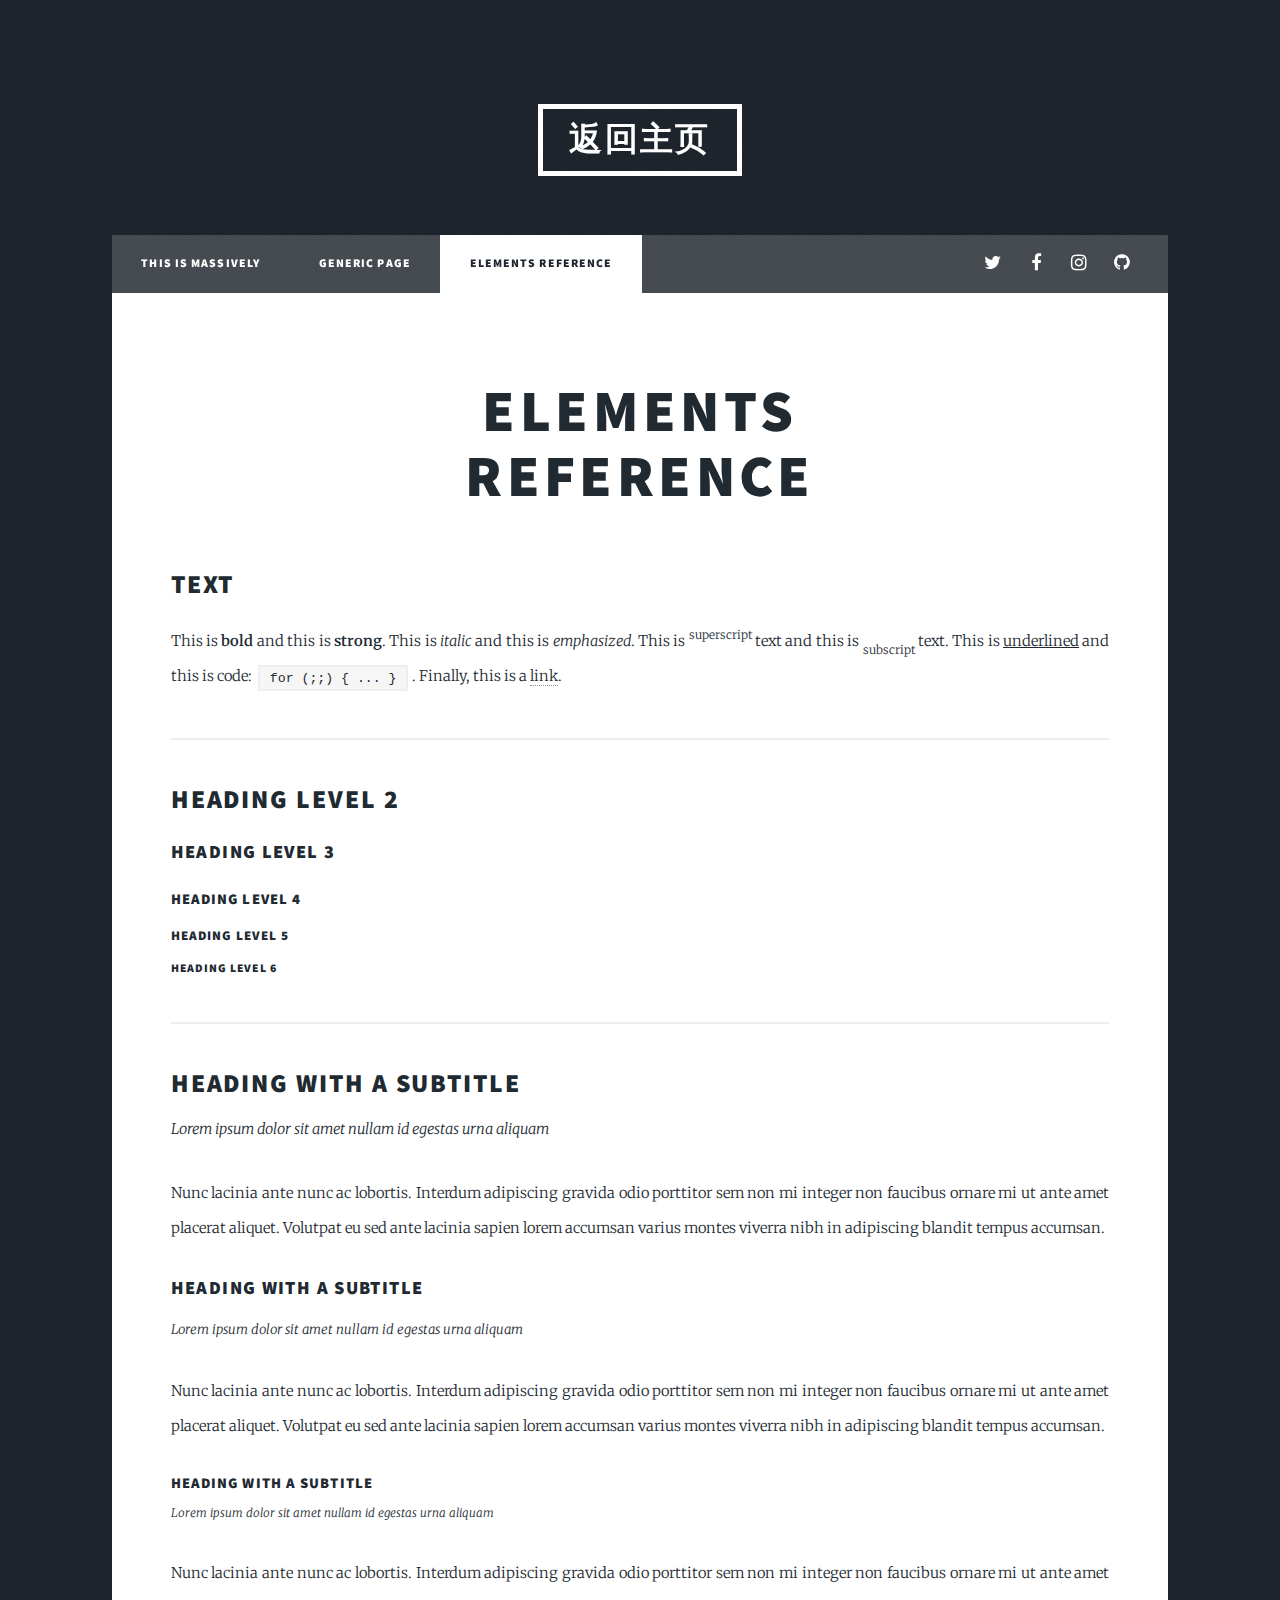
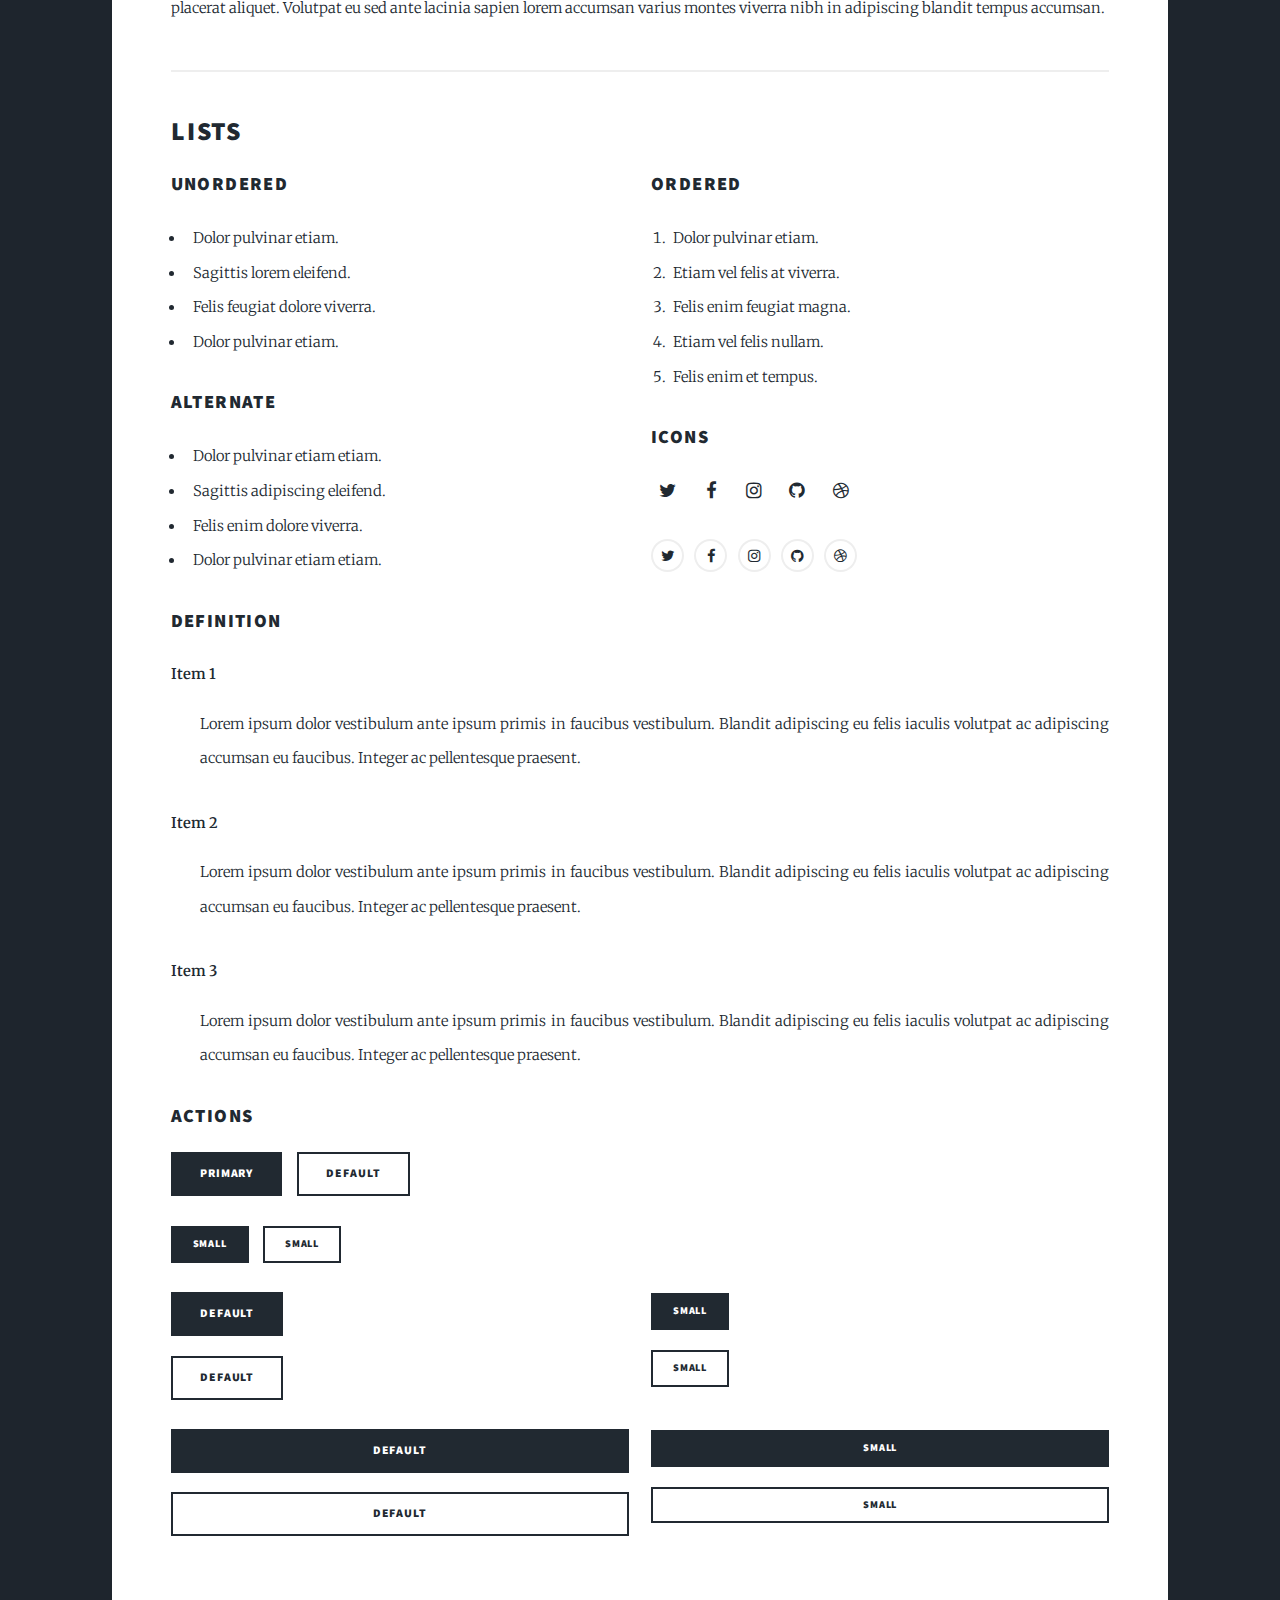
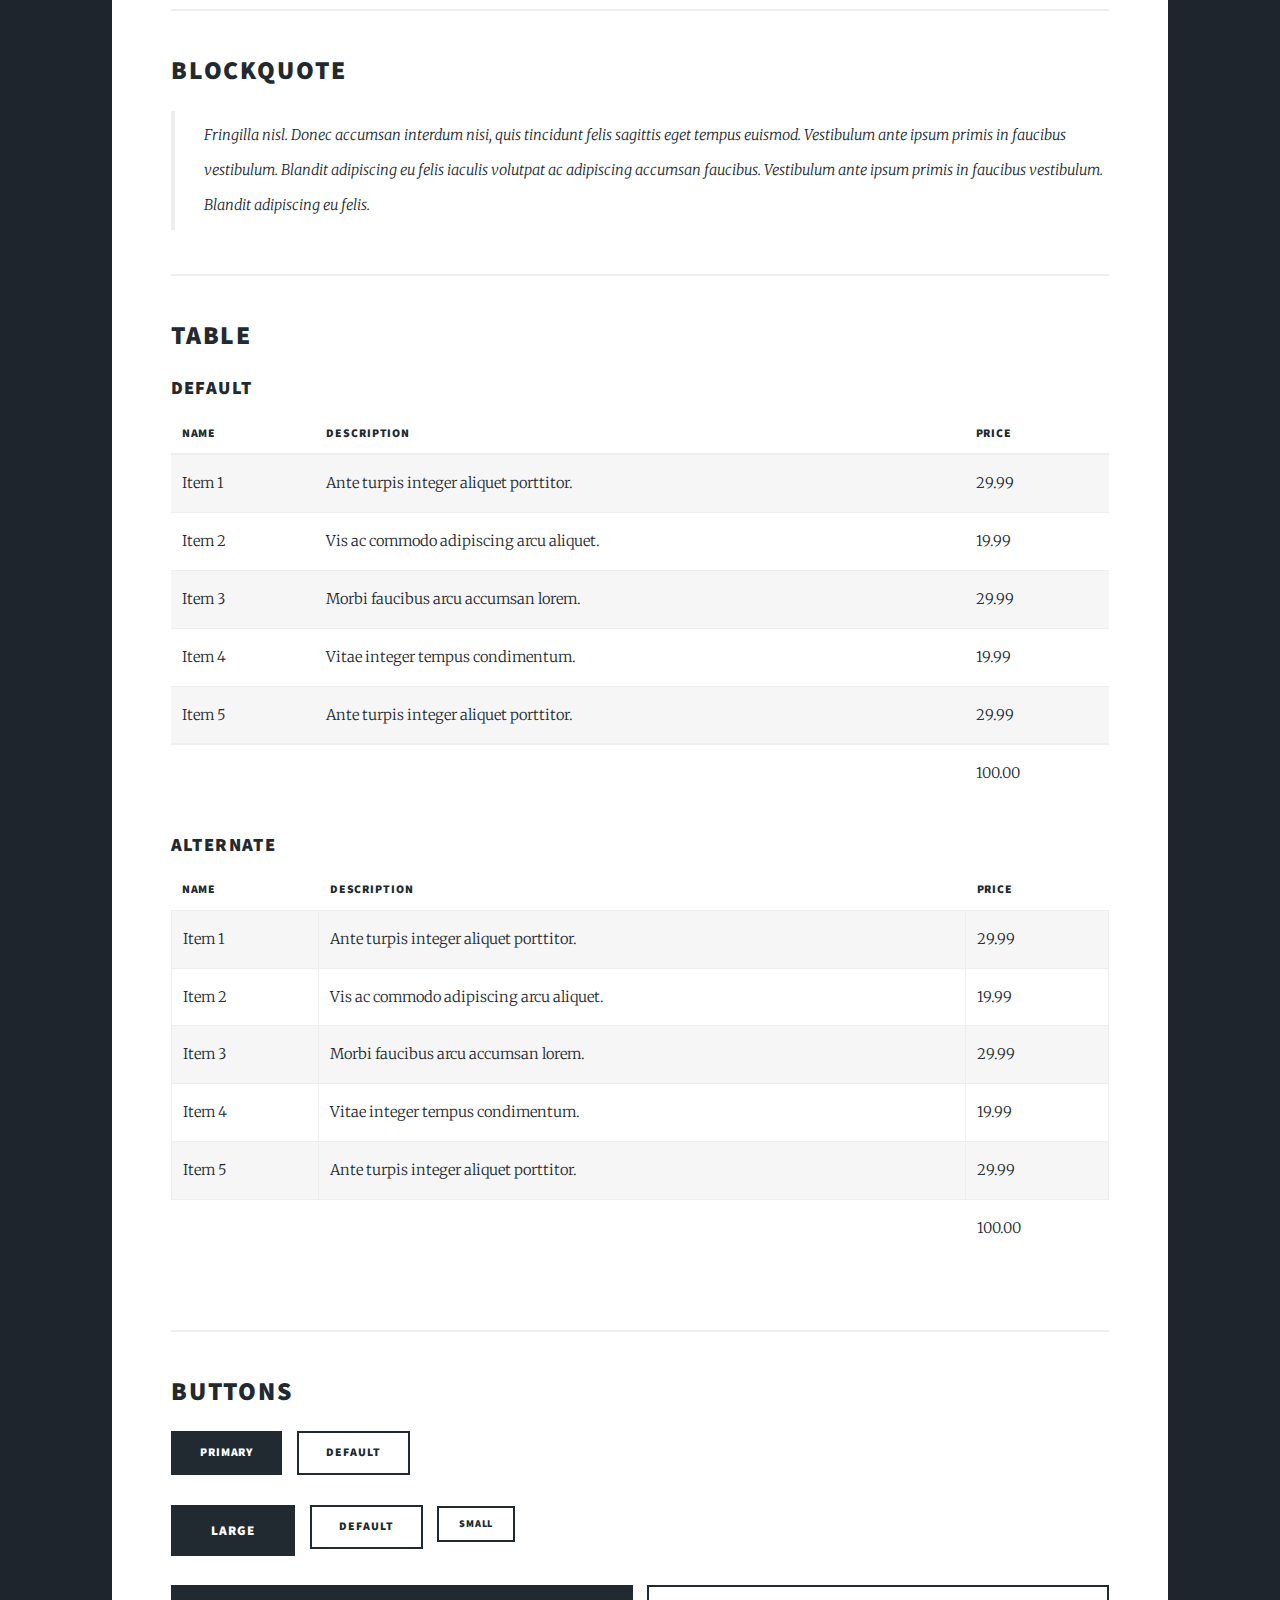
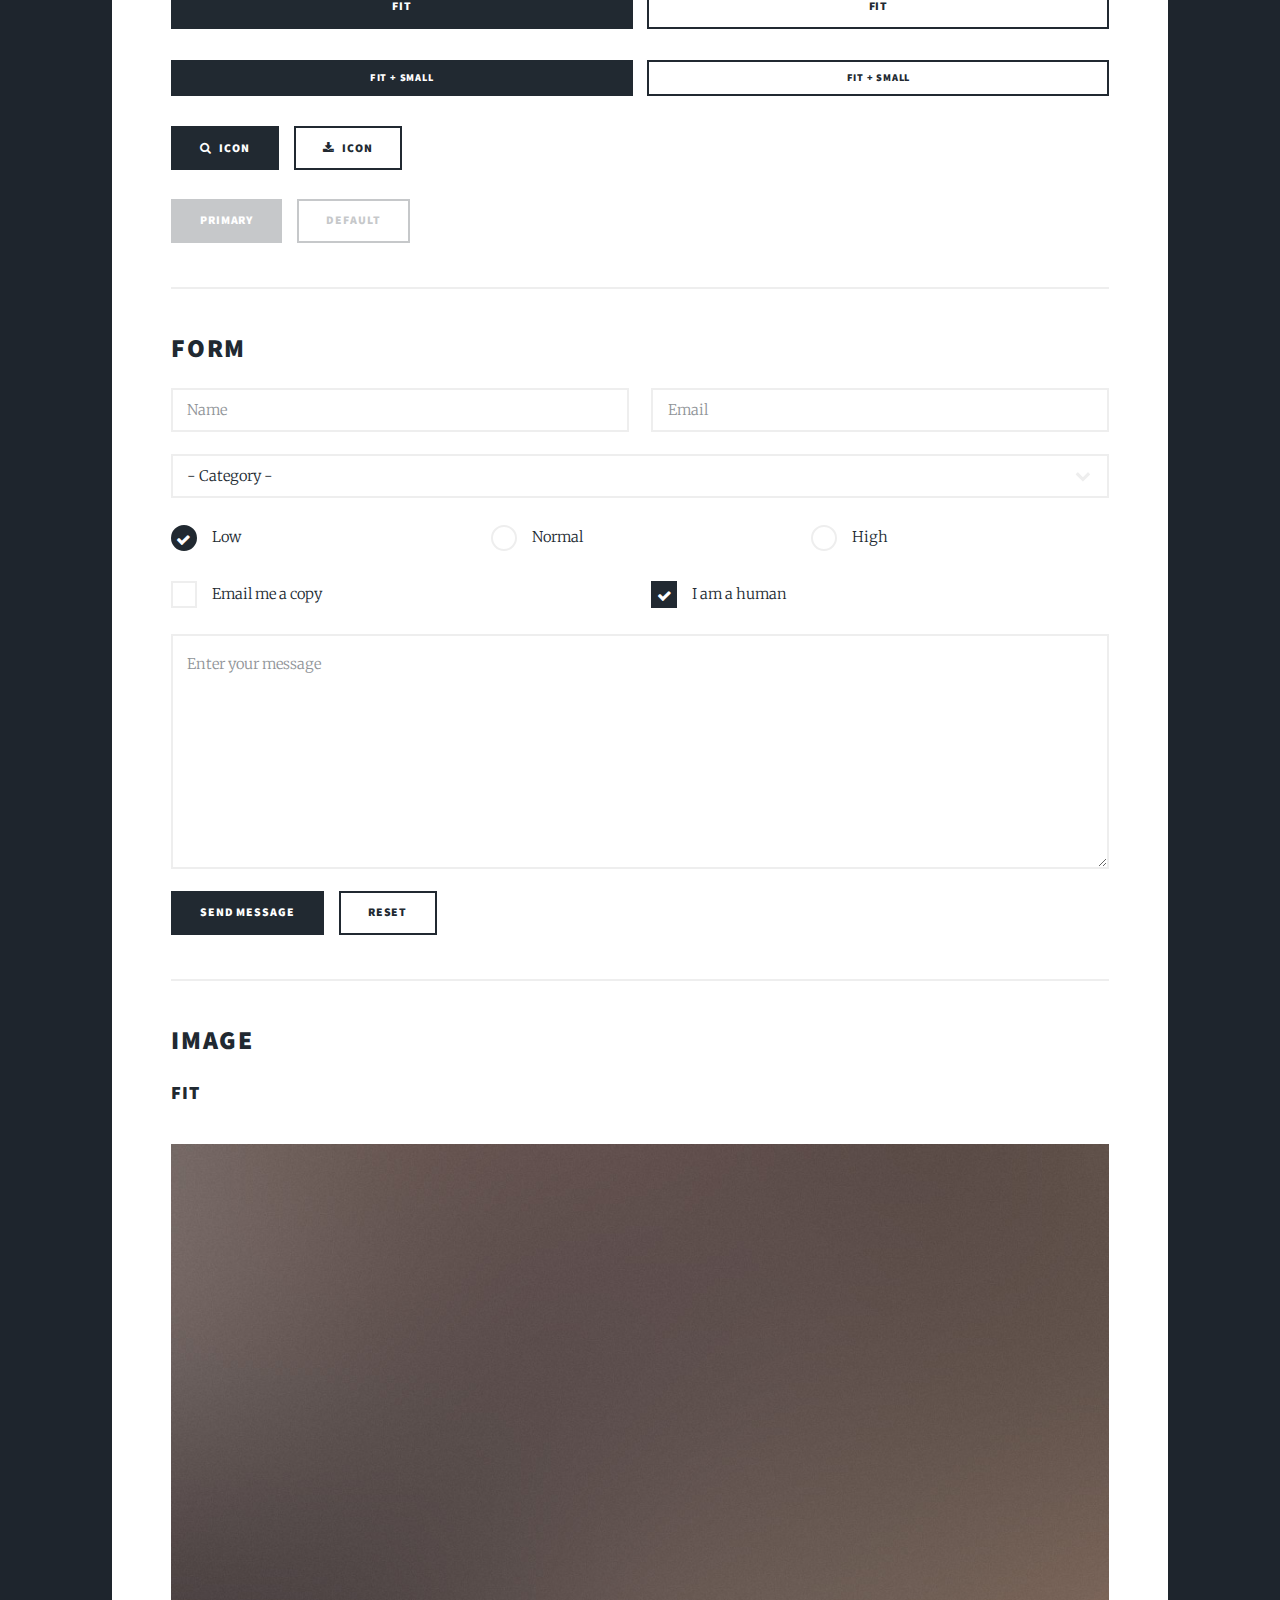
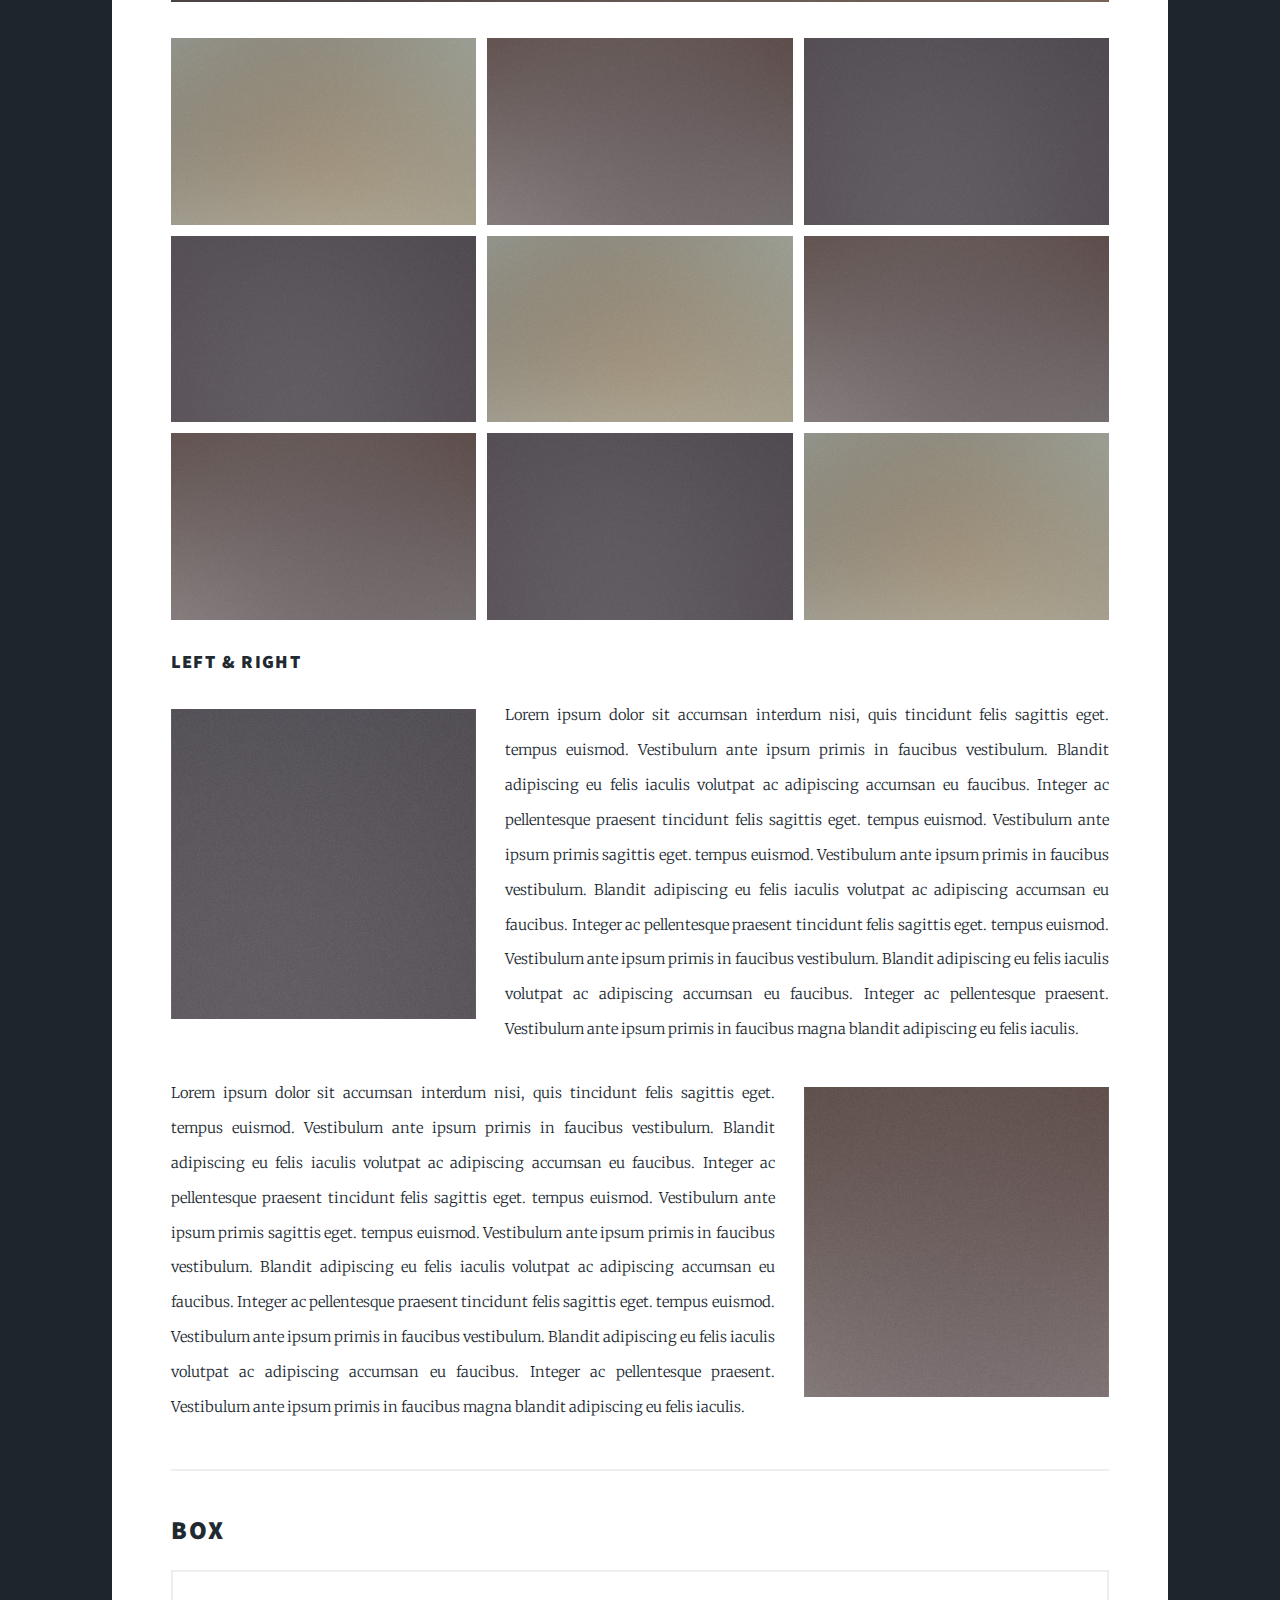
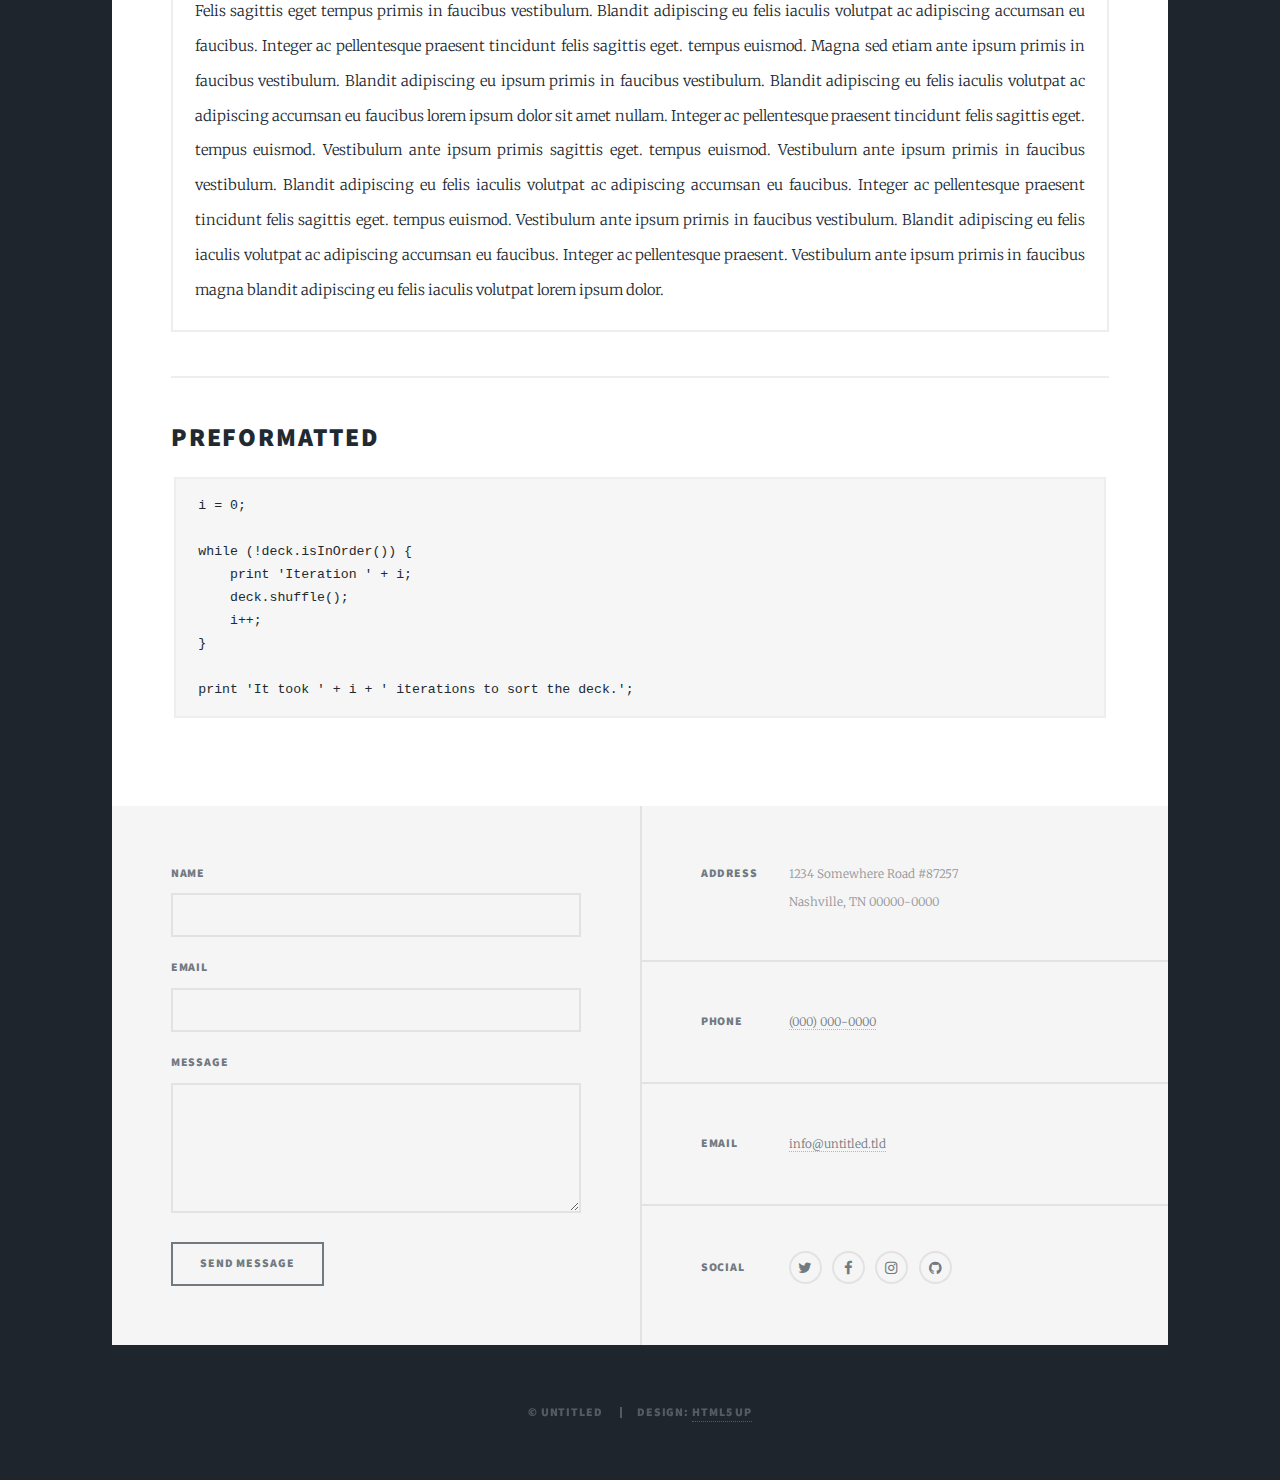
==== commit ac563d6a: "20180719 09:47" ====
--- a/elements.html
+++ b/elements.html
@@ -5,416 +5,430 @@
 	Free for personal and commercial use under the CCA 3.0 license (html5up.net/license)
 -->
 <html>
-	<head>
-		<title>Elements Reference - Massively by HTML5 UP</title>
-		<meta charset="utf-8" />
-		<meta name="viewport" content="width=device-width, initial-scale=1, user-scalable=no" />
-		<link rel="stylesheet" href="assets/css/main.css" />
-		<noscript><link rel="stylesheet" href="assets/css/noscript.css" /></noscript>
-	</head>
-	<body class="is-preload">
-
-		<!-- Wrapper -->
-			<div id="wrapper">
-
-				<!-- Header -->
-					<header id="header">
-						<a href="index.html" class="logo">Massively</a>
-					</header>
-
-				<!-- Nav -->
-					<nav id="nav">
-						<ul class="links">
-							<li><a href="index.html">This is Massively</a></li>
-							<li><a href="generic.html">Generic Page</a></li>
-							<li class="active"><a href="elements.html">Elements Reference</a></li>
-						</ul>
-						<ul class="icons">
-							<li><a href="#" class="icon fa-twitter"><span class="label">Twitter</span></a></li>
-							<li><a href="#" class="icon fa-facebook"><span class="label">Facebook</span></a></li>
-							<li><a href="#" class="icon fa-instagram"><span class="label">Instagram</span></a></li>
-							<li><a href="#" class="icon fa-github"><span class="label">GitHub</span></a></li>
-						</ul>
-					</nav>
-
-				<!-- Main -->
-					<div id="main">
-
-						<!-- Post -->
-							<section class="post">
-								<header class="major">
-									<h1>Elements<br />
-									Reference</h1>
-								</header>
-
-								<!-- Text stuff -->
-									<h2>Text</h2>
-									<p>This is <b>bold</b> and this is <strong>strong</strong>. This is <i>italic</i> and this is <em>emphasized</em>.
-									This is <sup>superscript</sup> text and this is <sub>subscript</sub> text.
-									This is <u>underlined</u> and this is code: <code>for (;;) { ... }</code>.
-									Finally, this is a <a href="#">link</a>.</p>
-									<hr />
-									<h2>Heading Level 2</h2>
-									<h3>Heading Level 3</h3>
-									<h4>Heading Level 4</h4>
-									<h5>Heading Level 5</h5>
-									<h6>Heading Level 6</h6>
-									<hr />
-									<header>
-										<h2>Heading with a Subtitle</h2>
-										<p>Lorem ipsum dolor sit amet nullam id egestas urna aliquam</p>
-									</header>
-									<p>Nunc lacinia ante nunc ac lobortis. Interdum adipiscing gravida odio porttitor sem non mi integer non faucibus ornare mi ut ante amet placerat aliquet. Volutpat eu sed ante lacinia sapien lorem accumsan varius montes viverra nibh in adipiscing blandit tempus accumsan.</p>
-									<header>
-										<h3>Heading with a Subtitle</h3>
-										<p>Lorem ipsum dolor sit amet nullam id egestas urna aliquam</p>
-									</header>
-									<p>Nunc lacinia ante nunc ac lobortis. Interdum adipiscing gravida odio porttitor sem non mi integer non faucibus ornare mi ut ante amet placerat aliquet. Volutpat eu sed ante lacinia sapien lorem accumsan varius montes viverra nibh in adipiscing blandit tempus accumsan.</p>
-									<header>
-										<h4>Heading with a Subtitle</h4>
-										<p>Lorem ipsum dolor sit amet nullam id egestas urna aliquam</p>
-									</header>
-									<p>Nunc lacinia ante nunc ac lobortis. Interdum adipiscing gravida odio porttitor sem non mi integer non faucibus ornare mi ut ante amet placerat aliquet. Volutpat eu sed ante lacinia sapien lorem accumsan varius montes viverra nibh in adipiscing blandit tempus accumsan.</p>
-
-									<hr />
-
-								<!-- Lists -->
-									<h2>Lists</h2>
-									<div class="row">
-										<div class="col-6 col-12-small">
-
-											<h3>Unordered</h3>
-											<ul>
-												<li>Dolor pulvinar etiam.</li>
-												<li>Sagittis lorem eleifend.</li>
-												<li>Felis feugiat dolore viverra.</li>
-												<li>Dolor pulvinar etiam.</li>
-											</ul>
-
-											<h3>Alternate</h3>
-											<ul class="alt">
-												<li>Dolor pulvinar etiam etiam.</li>
-												<li>Sagittis adipiscing eleifend.</li>
-												<li>Felis enim dolore viverra.</li>
-												<li>Dolor pulvinar etiam etiam.</li>
-											</ul>
-
-										</div>
-										<div class="col-6 col-12-small">
-
-											<h3>Ordered</h3>
-											<ol>
-												<li>Dolor pulvinar etiam.</li>
-												<li>Etiam vel felis at viverra.</li>
-												<li>Felis enim feugiat magna.</li>
-												<li>Etiam vel felis nullam.</li>
-												<li>Felis enim et tempus.</li>
-											</ol>
-
-											<h3>Icons</h3>
-											<ul class="icons">
-												<li><a href="#" class="icon fa-twitter"><span class="label">Twitter</span></a></li>
-												<li><a href="#" class="icon fa-facebook"><span class="label">Facebook</span></a></li>
-												<li><a href="#" class="icon fa-instagram"><span class="label">Instagram</span></a></li>
-												<li><a href="#" class="icon fa-github"><span class="label">Github</span></a></li>
-												<li><a href="#" class="icon fa-dribbble"><span class="label">Dribbble</span></a></li>
-											</ul>
-											<ul class="icons alt">
-												<li><a href="#" class="icon alt fa-twitter"><span class="label">Twitter</span></a></li>
-												<li><a href="#" class="icon alt fa-facebook"><span class="label">Facebook</span></a></li>
-												<li><a href="#" class="icon alt fa-instagram"><span class="label">Instagram</span></a></li>
-												<li><a href="#" class="icon alt fa-github"><span class="label">Github</span></a></li>
-												<li><a href="#" class="icon alt fa-dribbble"><span class="label">Dribbble</span></a></li>
-											</ul>
-
-										</div>
-									</div>
-									<h3>Definition</h3>
-									<dl>
-										<dt>Item 1</dt>
-										<dd>
-											<p>Lorem ipsum dolor vestibulum ante ipsum primis in faucibus vestibulum. Blandit adipiscing eu felis iaculis volutpat ac adipiscing accumsan eu faucibus. Integer ac pellentesque praesent.</p>
-										</dd>
-										<dt>Item 2</dt>
-										<dd>
-											<p>Lorem ipsum dolor vestibulum ante ipsum primis in faucibus vestibulum. Blandit adipiscing eu felis iaculis volutpat ac adipiscing accumsan eu faucibus. Integer ac pellentesque praesent.</p>
-										</dd>
-										<dt>Item 3</dt>
-										<dd>
-											<p>Lorem ipsum dolor vestibulum ante ipsum primis in faucibus vestibulum. Blandit adipiscing eu felis iaculis volutpat ac adipiscing accumsan eu faucibus. Integer ac pellentesque praesent.</p>
-										</dd>
-									</dl>
-
-									<h3>Actions</h3>
-									<ul class="actions">
-										<li><a href="#" class="button primary">Primary</a></li>
-										<li><a href="#" class="button">Default</a></li>
-									</ul>
-									<ul class="actions small">
-										<li><a href="#" class="button primary small">Small</a></li>
-										<li><a href="#" class="button small">Small</a></li>
-									</ul>
-									<div class="row">
-										<div class="col-6 col-12-small">
-											<ul class="actions stacked">
-												<li><a href="#" class="button primary">Default</a></li>
-												<li><a href="#" class="button">Default</a></li>
-											</ul>
-										</div>
-										<div class="col-6 col-12-small">
-											<ul class="actions stacked">
-												<li><a href="#" class="button primary small">Small</a></li>
-												<li><a href="#" class="button small">Small</a></li>
-											</ul>
-										</div>
-									</div>
-									<div class="row">
-										<div class="col-6 col-12-small">
-											<ul class="actions stacked">
-												<li><a href="#" class="button primary fit">Default</a></li>
-												<li><a href="#" class="button fit">Default</a></li>
-											</ul>
-										</div>
-										<div class="col-6 col-12-small">
-											<ul class="actions stacked">
-												<li><a href="#" class="button primary small fit">Small</a></li>
-												<li><a href="#" class="button small fit">Small</a></li>
-											</ul>
-										</div>
-									</div>
-
-									<hr />
-
-								<!-- Blockquote -->
-									<h2>Blockquote</h2>
-									<blockquote>Fringilla nisl. Donec accumsan interdum nisi, quis tincidunt felis sagittis eget tempus euismod. Vestibulum ante ipsum primis in faucibus vestibulum. Blandit adipiscing eu felis iaculis volutpat ac adipiscing accumsan faucibus. Vestibulum ante ipsum primis in faucibus vestibulum. Blandit adipiscing eu felis.</blockquote>
-
-									<hr />
-
-								<!-- Table -->
-									<h2>Table</h2>
-
-									<h3>Default</h3>
-									<div class="table-wrapper">
-										<table>
-											<thead>
-												<tr>
-													<th>Name</th>
-													<th>Description</th>
-													<th>Price</th>
-												</tr>
-											</thead>
-											<tbody>
-												<tr>
-													<td>Item 1</td>
-													<td>Ante turpis integer aliquet porttitor.</td>
-													<td>29.99</td>
-												</tr>
-												<tr>
-													<td>Item 2</td>
-													<td>Vis ac commodo adipiscing arcu aliquet.</td>
-													<td>19.99</td>
-												</tr>
-												<tr>
-													<td>Item 3</td>
-													<td> Morbi faucibus arcu accumsan lorem.</td>
-													<td>29.99</td>
-												</tr>
-												<tr>
-													<td>Item 4</td>
-													<td>Vitae integer tempus condimentum.</td>
-													<td>19.99</td>
-												</tr>
-												<tr>
-													<td>Item 5</td>
-													<td>Ante turpis integer aliquet porttitor.</td>
-													<td>29.99</td>
-												</tr>
-											</tbody>
-											<tfoot>
-												<tr>
-													<td colspan="2"></td>
-													<td>100.00</td>
-												</tr>
-											</tfoot>
-										</table>
-									</div>
-
-									<h3>Alternate</h3>
-									<div class="table-wrapper">
-										<table class="alt">
-											<thead>
-												<tr>
-													<th>Name</th>
-													<th>Description</th>
-													<th>Price</th>
-												</tr>
-											</thead>
-											<tbody>
-												<tr>
-													<td>Item 1</td>
-													<td>Ante turpis integer aliquet porttitor.</td>
-													<td>29.99</td>
-												</tr>
-												<tr>
-													<td>Item 2</td>
-													<td>Vis ac commodo adipiscing arcu aliquet.</td>
-													<td>19.99</td>
-												</tr>
-												<tr>
-													<td>Item 3</td>
-													<td> Morbi faucibus arcu accumsan lorem.</td>
-													<td>29.99</td>
-												</tr>
-												<tr>
-													<td>Item 4</td>
-													<td>Vitae integer tempus condimentum.</td>
-													<td>19.99</td>
-												</tr>
-												<tr>
-													<td>Item 5</td>
-													<td>Ante turpis integer aliquet porttitor.</td>
-													<td>29.99</td>
-												</tr>
-											</tbody>
-											<tfoot>
-												<tr>
-													<td colspan="2"></td>
-													<td>100.00</td>
-												</tr>
-											</tfoot>
-										</table>
-									</div>
-
-									<hr />
-
-								<!-- Buttons -->
-									<h2>Buttons</h2>
-									<ul class="actions">
-										<li><a href="#" class="button primary">Primary</a></li>
-										<li><a href="#" class="button">Default</a></li>
-									</ul>
-									<ul class="actions">
-										<li><a href="#" class="button primary large">Large</a></li>
-										<li><a href="#" class="button">Default</a></li>
-										<li><a href="#" class="button small">Small</a></li>
-									</ul>
-									<ul class="actions fit">
-										<li><a href="#" class="button primary fit">Fit</a></li>
-										<li><a href="#" class="button fit">Fit</a></li>
-									</ul>
-									<ul class="actions fit small">
-										<li><a href="#" class="button primary fit small">Fit + Small</a></li>
-										<li><a href="#" class="button fit small">Fit + Small</a></li>
-									</ul>
-									<ul class="actions">
-										<li><a href="#" class="button primary icon fa-search">Icon</a></li>
-										<li><a href="#" class="button icon fa-download">Icon</a></li>
-									</ul>
-									<ul class="actions">
-										<li><span class="button primary disabled">Primary</span></li>
-										<li><span class="button disabled">Default</span></li>
-									</ul>
-
-									<hr />
-
-								<!-- Form -->
-									<h2>Form</h2>
-
-									<form method="post" action="#">
-										<div class="row gtr-uniform">
-											<div class="col-6 col-12-xsmall">
-												<input type="text" name="demo-name" id="demo-name" value="" placeholder="Name" />
-											</div>
-											<div class="col-6 col-12-xsmall">
-												<input type="email" name="demo-email" id="demo-email" value="" placeholder="Email" />
-											</div>
-											<!-- Break -->
-											<div class="col-12">
-												<select name="demo-category" id="demo-category">
+
+<head>
+    <title>数据来源————感动中国十六年</title>
+    <meta charset="utf-8" />
+    <meta name="viewport" content="width=device-width, initial-scale=1, user-scalable=no" />
+    <link rel="stylesheet" href="assets/css/main.css" />
+    <noscript><link rel="stylesheet" href="assets/css/noscript.css" /></noscript>
+</head>
+
+<body class="is-preload">
+
+    <!-- Wrapper -->
+    <div id="wrapper">
+
+        <!-- Header -->
+        <header id="header">
+            <a href="index.html" class="logo">返回主页</a>
+        </header>
+
+        <!-- Nav -->
+        <nav id="nav">
+            <ul class="links">
+                <li><a href="index.html">This is Massively</a></li>
+                <li><a href="generic.html">Generic Page</a></li>
+                <li class="active"><a href="elements.html">Elements Reference</a></li>
+            </ul>
+            <ul class="icons">
+                <li><a href="#" class="icon fa-twitter"><span class="label">Twitter</span></a></li>
+                <li><a href="#" class="icon fa-facebook"><span class="label">Facebook</span></a></li>
+                <li><a href="#" class="icon fa-instagram"><span class="label">Instagram</span></a></li>
+                <li><a href="#" class="icon fa-github"><span class="label">GitHub</span></a></li>
+            </ul>
+        </nav>
+
+        <!-- Main -->
+        <div id="main">
+
+            <!-- Post -->
+            <section class="post">
+                <header class="major">
+                    <h1>Elements<br /> Reference
+                    </h1>
+                </header>
+
+                <!-- Text stuff -->
+                <h2>Text</h2>
+                <p>This is <b>bold</b> and this is <strong>strong</strong>. This is <i>italic</i> and this is <em>emphasized</em>. This is <sup>superscript</sup> text and this is <sub>subscript</sub> text. This is <u>underlined</u> and this is code: <code>for (;;) { ... }</code>.
+                    Finally, this is a <a href="#">link</a>.</p>
+                <hr />
+                <h2>Heading Level 2</h2>
+                <h3>Heading Level 3</h3>
+                <h4>Heading Level 4</h4>
+                <h5>Heading Level 5</h5>
+                <h6>Heading Level 6</h6>
+                <hr />
+                <header>
+                    <h2>Heading with a Subtitle</h2>
+                    <p>Lorem ipsum dolor sit amet nullam id egestas urna aliquam</p>
+                </header>
+                <p>Nunc lacinia ante nunc ac lobortis. Interdum adipiscing gravida odio porttitor sem non mi integer non faucibus ornare mi ut ante amet placerat aliquet. Volutpat eu sed ante lacinia sapien lorem accumsan varius montes viverra nibh in adipiscing
+                    blandit tempus accumsan.</p>
+                <header>
+                    <h3>Heading with a Subtitle</h3>
+                    <p>Lorem ipsum dolor sit amet nullam id egestas urna aliquam</p>
+                </header>
+                <p>Nunc lacinia ante nunc ac lobortis. Interdum adipiscing gravida odio porttitor sem non mi integer non faucibus ornare mi ut ante amet placerat aliquet. Volutpat eu sed ante lacinia sapien lorem accumsan varius montes viverra nibh in adipiscing
+                    blandit tempus accumsan.</p>
+                <header>
+                    <h4>Heading with a Subtitle</h4>
+                    <p>Lorem ipsum dolor sit amet nullam id egestas urna aliquam</p>
+                </header>
+                <p>Nunc lacinia ante nunc ac lobortis. Interdum adipiscing gravida odio porttitor sem non mi integer non faucibus ornare mi ut ante amet placerat aliquet. Volutpat eu sed ante lacinia sapien lorem accumsan varius montes viverra nibh in adipiscing
+                    blandit tempus accumsan.</p>
+
+                <hr />
+
+                <!-- Lists -->
+                <h2>Lists</h2>
+                <div class="row">
+                    <div class="col-6 col-12-small">
+
+                        <h3>Unordered</h3>
+                        <ul>
+                            <li>Dolor pulvinar etiam.</li>
+                            <li>Sagittis lorem eleifend.</li>
+                            <li>Felis feugiat dolore viverra.</li>
+                            <li>Dolor pulvinar etiam.</li>
+                        </ul>
+
+                        <h3>Alternate</h3>
+                        <ul class="alt">
+                            <li>Dolor pulvinar etiam etiam.</li>
+                            <li>Sagittis adipiscing eleifend.</li>
+                            <li>Felis enim dolore viverra.</li>
+                            <li>Dolor pulvinar etiam etiam.</li>
+                        </ul>
+
+                    </div>
+                    <div class="col-6 col-12-small">
+
+                        <h3>Ordered</h3>
+                        <ol>
+                            <li>Dolor pulvinar etiam.</li>
+                            <li>Etiam vel felis at viverra.</li>
+                            <li>Felis enim feugiat magna.</li>
+                            <li>Etiam vel felis nullam.</li>
+                            <li>Felis enim et tempus.</li>
+                        </ol>
+
+                        <h3>Icons</h3>
+                        <ul class="icons">
+                            <li><a href="#" class="icon fa-twitter"><span class="label">Twitter</span></a></li>
+                            <li><a href="#" class="icon fa-facebook"><span class="label">Facebook</span></a></li>
+                            <li><a href="#" class="icon fa-instagram"><span class="label">Instagram</span></a></li>
+                            <li><a href="#" class="icon fa-github"><span class="label">Github</span></a></li>
+                            <li><a href="#" class="icon fa-dribbble"><span class="label">Dribbble</span></a></li>
+                        </ul>
+                        <ul class="icons alt">
+                            <li><a href="#" class="icon alt fa-twitter"><span class="label">Twitter</span></a></li>
+                            <li><a href="#" class="icon alt fa-facebook"><span class="label">Facebook</span></a></li>
+                            <li><a href="#" class="icon alt fa-instagram"><span class="label">Instagram</span></a></li>
+                            <li><a href="#" class="icon alt fa-github"><span class="label">Github</span></a></li>
+                            <li><a href="#" class="icon alt fa-dribbble"><span class="label">Dribbble</span></a></li>
+                        </ul>
+
+                    </div>
+                </div>
+                <h3>Definition</h3>
+                <dl>
+                    <dt>Item 1</dt>
+                    <dd>
+                        <p>Lorem ipsum dolor vestibulum ante ipsum primis in faucibus vestibulum. Blandit adipiscing eu felis iaculis volutpat ac adipiscing accumsan eu faucibus. Integer ac pellentesque praesent.</p>
+                    </dd>
+                    <dt>Item 2</dt>
+                    <dd>
+                        <p>Lorem ipsum dolor vestibulum ante ipsum primis in faucibus vestibulum. Blandit adipiscing eu felis iaculis volutpat ac adipiscing accumsan eu faucibus. Integer ac pellentesque praesent.</p>
+                    </dd>
+                    <dt>Item 3</dt>
+                    <dd>
+                        <p>Lorem ipsum dolor vestibulum ante ipsum primis in faucibus vestibulum. Blandit adipiscing eu felis iaculis volutpat ac adipiscing accumsan eu faucibus. Integer ac pellentesque praesent.</p>
+                    </dd>
+                </dl>
+
+                <h3>Actions</h3>
+                <ul class="actions">
+                    <li><a href="#" class="button primary">Primary</a></li>
+                    <li><a href="#" class="button">Default</a></li>
+                </ul>
+                <ul class="actions small">
+                    <li><a href="#" class="button primary small">Small</a></li>
+                    <li><a href="#" class="button small">Small</a></li>
+                </ul>
+                <div class="row">
+                    <div class="col-6 col-12-small">
+                        <ul class="actions stacked">
+                            <li><a href="#" class="button primary">Default</a></li>
+                            <li><a href="#" class="button">Default</a></li>
+                        </ul>
+                    </div>
+                    <div class="col-6 col-12-small">
+                        <ul class="actions stacked">
+                            <li><a href="#" class="button primary small">Small</a></li>
+                            <li><a href="#" class="button small">Small</a></li>
+                        </ul>
+                    </div>
+                </div>
+                <div class="row">
+                    <div class="col-6 col-12-small">
+                        <ul class="actions stacked">
+                            <li><a href="#" class="button primary fit">Default</a></li>
+                            <li><a href="#" class="button fit">Default</a></li>
+                        </ul>
+                    </div>
+                    <div class="col-6 col-12-small">
+                        <ul class="actions stacked">
+                            <li><a href="#" class="button primary small fit">Small</a></li>
+                            <li><a href="#" class="button small fit">Small</a></li>
+                        </ul>
+                    </div>
+                </div>
+
+                <hr />
+
+                <!-- Blockquote -->
+                <h2>Blockquote</h2>
+                <blockquote>Fringilla nisl. Donec accumsan interdum nisi, quis tincidunt felis sagittis eget tempus euismod. Vestibulum ante ipsum primis in faucibus vestibulum. Blandit adipiscing eu felis iaculis volutpat ac adipiscing accumsan faucibus. Vestibulum
+                    ante ipsum primis in faucibus vestibulum. Blandit adipiscing eu felis.</blockquote>
+
+                <hr />
+
+                <!-- Table -->
+                <h2>Table</h2>
+
+                <h3>Default</h3>
+                <div class="table-wrapper">
+                    <table>
+                        <thead>
+                            <tr>
+                                <th>Name</th>
+                                <th>Description</th>
+                                <th>Price</th>
+                            </tr>
+                        </thead>
+                        <tbody>
+                            <tr>
+                                <td>Item 1</td>
+                                <td>Ante turpis integer aliquet porttitor.</td>
+                                <td>29.99</td>
+                            </tr>
+                            <tr>
+                                <td>Item 2</td>
+                                <td>Vis ac commodo adipiscing arcu aliquet.</td>
+                                <td>19.99</td>
+                            </tr>
+                            <tr>
+                                <td>Item 3</td>
+                                <td> Morbi faucibus arcu accumsan lorem.</td>
+                                <td>29.99</td>
+                            </tr>
+                            <tr>
+                                <td>Item 4</td>
+                                <td>Vitae integer tempus condimentum.</td>
+                                <td>19.99</td>
+                            </tr>
+                            <tr>
+                                <td>Item 5</td>
+                                <td>Ante turpis integer aliquet porttitor.</td>
+                                <td>29.99</td>
+                            </tr>
+                        </tbody>
+                        <tfoot>
+                            <tr>
+                                <td colspan="2"></td>
+                                <td>100.00</td>
+                            </tr>
+                        </tfoot>
+                    </table>
+                </div>
+
+                <h3>Alternate</h3>
+                <div class="table-wrapper">
+                    <table class="alt">
+                        <thead>
+                            <tr>
+                                <th>Name</th>
+                                <th>Description</th>
+                                <th>Price</th>
+                            </tr>
+                        </thead>
+                        <tbody>
+                            <tr>
+                                <td>Item 1</td>
+                                <td>Ante turpis integer aliquet porttitor.</td>
+                                <td>29.99</td>
+                            </tr>
+                            <tr>
+                                <td>Item 2</td>
+                                <td>Vis ac commodo adipiscing arcu aliquet.</td>
+                                <td>19.99</td>
+                            </tr>
+                            <tr>
+                                <td>Item 3</td>
+                                <td> Morbi faucibus arcu accumsan lorem.</td>
+                                <td>29.99</td>
+                            </tr>
+                            <tr>
+                                <td>Item 4</td>
+                                <td>Vitae integer tempus condimentum.</td>
+                                <td>19.99</td>
+                            </tr>
+                            <tr>
+                                <td>Item 5</td>
+                                <td>Ante turpis integer aliquet porttitor.</td>
+                                <td>29.99</td>
+                            </tr>
+                        </tbody>
+                        <tfoot>
+                            <tr>
+                                <td colspan="2"></td>
+                                <td>100.00</td>
+                            </tr>
+                        </tfoot>
+                    </table>
+                </div>
+
+                <hr />
+
+                <!-- Buttons -->
+                <h2>Buttons</h2>
+                <ul class="actions">
+                    <li><a href="#" class="button primary">Primary</a></li>
+                    <li><a href="#" class="button">Default</a></li>
+                </ul>
+                <ul class="actions">
+                    <li><a href="#" class="button primary large">Large</a></li>
+                    <li><a href="#" class="button">Default</a></li>
+                    <li><a href="#" class="button small">Small</a></li>
+                </ul>
+                <ul class="actions fit">
+                    <li><a href="#" class="button primary fit">Fit</a></li>
+                    <li><a href="#" class="button fit">Fit</a></li>
+                </ul>
+                <ul class="actions fit small">
+                    <li><a href="#" class="button primary fit small">Fit + Small</a></li>
+                    <li><a href="#" class="button fit small">Fit + Small</a></li>
+                </ul>
+                <ul class="actions">
+                    <li><a href="#" class="button primary icon fa-search">Icon</a></li>
+                    <li><a href="#" class="button icon fa-download">Icon</a></li>
+                </ul>
+                <ul class="actions">
+                    <li><span class="button primary disabled">Primary</span></li>
+                    <li><span class="button disabled">Default</span></li>
+                </ul>
+
+                <hr />
+
+                <!-- Form -->
+                <h2>Form</h2>
+
+                <form method="post" action="#">
+                    <div class="row gtr-uniform">
+                        <div class="col-6 col-12-xsmall">
+                            <input type="text" name="demo-name" id="demo-name" value="" placeholder="Name" />
+                        </div>
+                        <div class="col-6 col-12-xsmall">
+                            <input type="email" name="demo-email" id="demo-email" value="" placeholder="Email" />
+                        </div>
+                        <!-- Break -->
+                        <div class="col-12">
+                            <select name="demo-category" id="demo-category">
 													<option value="">- Category -</option>
 													<option value="1">Manufacturing</option>
 													<option value="1">Shipping</option>
 													<option value="1">Administration</option>
 													<option value="1">Human Resources</option>
 												</select>
-											</div>
-											<!-- Break -->
-											<div class="col-4 col-12-small">
-												<input type="radio" id="demo-priority-low" name="demo-priority" checked>
-												<label for="demo-priority-low">Low</label>
-											</div>
-											<div class="col-4 col-12-small">
-												<input type="radio" id="demo-priority-normal" name="demo-priority">
-												<label for="demo-priority-normal">Normal</label>
-											</div>
-											<div class="col-4 col-12-small">
-												<input type="radio" id="demo-priority-high" name="demo-priority">
-												<label for="demo-priority-high">High</label>
-											</div>
-											<!-- Break -->
-											<div class="col-6 col-12-small">
-												<input type="checkbox" id="demo-copy" name="demo-copy">
-												<label for="demo-copy">Email me a copy</label>
-											</div>
-											<div class="col-6 col-12-small">
-												<input type="checkbox" id="demo-human" name="demo-human" checked>
-												<label for="demo-human">I am a human</label>
-											</div>
-											<!-- Break -->
-											<div class="col-12">
-												<textarea name="demo-message" id="demo-message" placeholder="Enter your message" rows="6"></textarea>
-											</div>
-											<!-- Break -->
-											<div class="col-12">
-												<ul class="actions">
-													<li><input type="submit" value="Send Message" class="primary" /></li>
-													<li><input type="reset" value="Reset" /></li>
-												</ul>
-											</div>
-										</div>
-									</form>
-
-									<hr />
-
-								<!-- Image -->
-									<h2>Image</h2>
-
-									<h3>Fit</h3>
-									<span class="image fit"><img src="images/pic01.jpg" alt="" /></span>
-									<div class="box alt">
-										<div class="row gtr-50 gtr-uniform">
-											<div class="col-4"><span class="image fit"><img src="images/pic02.jpg" alt="" /></span></div>
-											<div class="col-4"><span class="image fit"><img src="images/pic03.jpg" alt="" /></span></div>
-											<div class="col-4"><span class="image fit"><img src="images/pic04.jpg" alt="" /></span></div>
-											<!-- Break -->
-											<div class="col-4"><span class="image fit"><img src="images/pic04.jpg" alt="" /></span></div>
-											<div class="col-4"><span class="image fit"><img src="images/pic02.jpg" alt="" /></span></div>
-											<div class="col-4"><span class="image fit"><img src="images/pic03.jpg" alt="" /></span></div>
-											<!-- Break -->
-											<div class="col-4"><span class="image fit"><img src="images/pic03.jpg" alt="" /></span></div>
-											<div class="col-4"><span class="image fit"><img src="images/pic04.jpg" alt="" /></span></div>
-											<div class="col-4"><span class="image fit"><img src="images/pic02.jpg" alt="" /></span></div>
-										</div>
-									</div>
-
-									<h3>Left &amp; Right</h3>
-									<p><span class="image left"><img src="images/pic08.jpg" alt="" /></span>Lorem ipsum dolor sit accumsan interdum nisi, quis tincidunt felis sagittis eget. tempus euismod. Vestibulum ante ipsum primis in faucibus vestibulum. Blandit adipiscing eu felis iaculis volutpat ac adipiscing accumsan eu faucibus. Integer ac pellentesque praesent tincidunt felis sagittis eget. tempus euismod. Vestibulum ante ipsum primis sagittis eget. tempus euismod. Vestibulum ante ipsum primis in faucibus vestibulum. Blandit adipiscing eu felis iaculis volutpat ac adipiscing accumsan eu faucibus. Integer ac pellentesque praesent tincidunt felis sagittis eget. tempus euismod. Vestibulum ante ipsum primis in faucibus vestibulum. Blandit adipiscing eu felis iaculis volutpat ac adipiscing accumsan eu faucibus. Integer ac pellentesque praesent. Vestibulum ante ipsum primis in faucibus magna blandit adipiscing eu felis iaculis.</p>
-									<p><span class="image right"><img src="images/pic09.jpg" alt="" /></span>Lorem ipsum dolor sit accumsan interdum nisi, quis tincidunt felis sagittis eget. tempus euismod. Vestibulum ante ipsum primis in faucibus vestibulum. Blandit adipiscing eu felis iaculis volutpat ac adipiscing accumsan eu faucibus. Integer ac pellentesque praesent tincidunt felis sagittis eget. tempus euismod. Vestibulum ante ipsum primis sagittis eget. tempus euismod. Vestibulum ante ipsum primis in faucibus vestibulum. Blandit adipiscing eu felis iaculis volutpat ac adipiscing accumsan eu faucibus. Integer ac pellentesque praesent tincidunt felis sagittis eget. tempus euismod. Vestibulum ante ipsum primis in faucibus vestibulum. Blandit adipiscing eu felis iaculis volutpat ac adipiscing accumsan eu faucibus. Integer ac pellentesque praesent. Vestibulum ante ipsum primis in faucibus magna blandit adipiscing eu felis iaculis.</p>
-
-									<hr />
-
-								<!-- Box -->
-									<h2>Box</h2>
-									<div class="box">
-										<p>Felis sagittis eget tempus primis in faucibus vestibulum. Blandit adipiscing eu felis iaculis volutpat ac adipiscing accumsan eu faucibus. Integer ac pellentesque praesent tincidunt felis sagittis eget. tempus euismod. Magna sed etiam ante ipsum primis in faucibus vestibulum. Blandit adipiscing eu ipsum primis in faucibus vestibulum. Blandit adipiscing eu felis iaculis volutpat ac adipiscing accumsan eu faucibus lorem ipsum dolor sit amet nullam. Integer ac pellentesque praesent tincidunt felis sagittis eget. tempus euismod. Vestibulum ante ipsum primis sagittis eget. tempus euismod. Vestibulum ante ipsum primis in faucibus vestibulum. Blandit adipiscing eu felis iaculis volutpat ac adipiscing accumsan eu faucibus. Integer ac pellentesque praesent tincidunt felis sagittis eget. tempus euismod. Vestibulum ante ipsum primis in faucibus vestibulum. Blandit adipiscing eu felis iaculis volutpat ac adipiscing accumsan eu faucibus. Integer ac pellentesque praesent. Vestibulum ante ipsum primis in faucibus magna blandit adipiscing eu felis iaculis volutpat lorem ipsum dolor.</p>
-									</div>
-
-									<hr />
-
-								<!-- Preformatted Code -->
-									<h2>Preformatted</h2>
-									<pre><code>i = 0;
+                        </div>
+                        <!-- Break -->
+                        <div class="col-4 col-12-small">
+                            <input type="radio" id="demo-priority-low" name="demo-priority" checked>
+                            <label for="demo-priority-low">Low</label>
+                        </div>
+                        <div class="col-4 col-12-small">
+                            <input type="radio" id="demo-priority-normal" name="demo-priority">
+                            <label for="demo-priority-normal">Normal</label>
+                        </div>
+                        <div class="col-4 col-12-small">
+                            <input type="radio" id="demo-priority-high" name="demo-priority">
+                            <label for="demo-priority-high">High</label>
+                        </div>
+                        <!-- Break -->
+                        <div class="col-6 col-12-small">
+                            <input type="checkbox" id="demo-copy" name="demo-copy">
+                            <label for="demo-copy">Email me a copy</label>
+                        </div>
+                        <div class="col-6 col-12-small">
+                            <input type="checkbox" id="demo-human" name="demo-human" checked>
+                            <label for="demo-human">I am a human</label>
+                        </div>
+                        <!-- Break -->
+                        <div class="col-12">
+                            <textarea name="demo-message" id="demo-message" placeholder="Enter your message" rows="6"></textarea>
+                        </div>
+                        <!-- Break -->
+                        <div class="col-12">
+                            <ul class="actions">
+                                <li><input type="submit" value="Send Message" class="primary" /></li>
+                                <li><input type="reset" value="Reset" /></li>
+                            </ul>
+                        </div>
+                    </div>
+                </form>
+
+                <hr />
+
+                <!-- Image -->
+                <h2>Image</h2>
+
+                <h3>Fit</h3>
+                <span class="image fit"><img src="images/pic01.jpg" alt="" /></span>
+                <div class="box alt">
+                    <div class="row gtr-50 gtr-uniform">
+                        <div class="col-4"><span class="image fit"><img src="images/pic02.jpg" alt="" /></span></div>
+                        <div class="col-4"><span class="image fit"><img src="images/pic03.jpg" alt="" /></span></div>
+                        <div class="col-4"><span class="image fit"><img src="images/pic04.jpg" alt="" /></span></div>
+                        <!-- Break -->
+                        <div class="col-4"><span class="image fit"><img src="images/pic04.jpg" alt="" /></span></div>
+                        <div class="col-4"><span class="image fit"><img src="images/pic02.jpg" alt="" /></span></div>
+                        <div class="col-4"><span class="image fit"><img src="images/pic03.jpg" alt="" /></span></div>
+                        <!-- Break -->
+                        <div class="col-4"><span class="image fit"><img src="images/pic03.jpg" alt="" /></span></div>
+                        <div class="col-4"><span class="image fit"><img src="images/pic04.jpg" alt="" /></span></div>
+                        <div class="col-4"><span class="image fit"><img src="images/pic02.jpg" alt="" /></span></div>
+                    </div>
+                </div>
+
+                <h3>Left &amp; Right</h3>
+                <p><span class="image left"><img src="images/pic08.jpg" alt="" /></span>Lorem ipsum dolor sit accumsan interdum nisi, quis tincidunt felis sagittis eget. tempus euismod. Vestibulum ante ipsum primis in faucibus vestibulum. Blandit adipiscing
+                    eu felis iaculis volutpat ac adipiscing accumsan eu faucibus. Integer ac pellentesque praesent tincidunt felis sagittis eget. tempus euismod. Vestibulum ante ipsum primis sagittis eget. tempus euismod. Vestibulum ante ipsum primis
+                    in faucibus vestibulum. Blandit adipiscing eu felis iaculis volutpat ac adipiscing accumsan eu faucibus. Integer ac pellentesque praesent tincidunt felis sagittis eget. tempus euismod. Vestibulum ante ipsum primis in faucibus vestibulum.
+                    Blandit adipiscing eu felis iaculis volutpat ac adipiscing accumsan eu faucibus. Integer ac pellentesque praesent. Vestibulum ante ipsum primis in faucibus magna blandit adipiscing eu felis iaculis.</p>
+                <p><span class="image right"><img src="images/pic09.jpg" alt="" /></span>Lorem ipsum dolor sit accumsan interdum nisi, quis tincidunt felis sagittis eget. tempus euismod. Vestibulum ante ipsum primis in faucibus vestibulum. Blandit adipiscing
+                    eu felis iaculis volutpat ac adipiscing accumsan eu faucibus. Integer ac pellentesque praesent tincidunt felis sagittis eget. tempus euismod. Vestibulum ante ipsum primis sagittis eget. tempus euismod. Vestibulum ante ipsum primis
+                    in faucibus vestibulum. Blandit adipiscing eu felis iaculis volutpat ac adipiscing accumsan eu faucibus. Integer ac pellentesque praesent tincidunt felis sagittis eget. tempus euismod. Vestibulum ante ipsum primis in faucibus vestibulum.
+                    Blandit adipiscing eu felis iaculis volutpat ac adipiscing accumsan eu faucibus. Integer ac pellentesque praesent. Vestibulum ante ipsum primis in faucibus magna blandit adipiscing eu felis iaculis.</p>
+
+                <hr />
+
+                <!-- Box -->
+                <h2>Box</h2>
+                <div class="box">
+                    <p>Felis sagittis eget tempus primis in faucibus vestibulum. Blandit adipiscing eu felis iaculis volutpat ac adipiscing accumsan eu faucibus. Integer ac pellentesque praesent tincidunt felis sagittis eget. tempus euismod. Magna sed etiam
+                        ante ipsum primis in faucibus vestibulum. Blandit adipiscing eu ipsum primis in faucibus vestibulum. Blandit adipiscing eu felis iaculis volutpat ac adipiscing accumsan eu faucibus lorem ipsum dolor sit amet nullam. Integer ac
+                        pellentesque praesent tincidunt felis sagittis eget. tempus euismod. Vestibulum ante ipsum primis sagittis eget. tempus euismod. Vestibulum ante ipsum primis in faucibus vestibulum. Blandit adipiscing eu felis iaculis volutpat
+                        ac adipiscing accumsan eu faucibus. Integer ac pellentesque praesent tincidunt felis sagittis eget. tempus euismod. Vestibulum ante ipsum primis in faucibus vestibulum. Blandit adipiscing eu felis iaculis volutpat ac adipiscing
+                        accumsan eu faucibus. Integer ac pellentesque praesent. Vestibulum ante ipsum primis in faucibus magna blandit adipiscing eu felis iaculis volutpat lorem ipsum dolor.</p>
+                </div>
+
+                <hr />
+
+                <!-- Preformatted Code -->
+                <h2>Preformatted</h2>
+                <pre><code>i = 0;
 
 while (!deck.isInOrder()) {
     print 'Iteration ' + i;
@@ -425,74 +439,77 @@
 print 'It took ' + i + ' iterations to sort the deck.';
 </code></pre>
 
-							</section>
-
-					</div>
-
-				<!-- Footer -->
-					<footer id="footer">
-						<section>
-							<form method="post" action="#">
-								<div class="fields">
-									<div class="field">
-										<label for="name">Name</label>
-										<input type="text" name="name" id="name" />
-									</div>
-									<div class="field">
-										<label for="email">Email</label>
-										<input type="text" name="email" id="email" />
-									</div>
-									<div class="field">
-										<label for="message">Message</label>
-										<textarea name="message" id="message" rows="3"></textarea>
-									</div>
-								</div>
-								<ul class="actions">
-									<li><input type="submit" value="Send Message" /></li>
-								</ul>
-							</form>
-						</section>
-						<section class="split contact">
-							<section class="alt">
-								<h3>Address</h3>
-								<p>1234 Somewhere Road #87257<br />
-								Nashville, TN 00000-0000</p>
-							</section>
-							<section>
-								<h3>Phone</h3>
-								<p><a href="#">(000) 000-0000</a></p>
-							</section>
-							<section>
-								<h3>Email</h3>
-								<p><a href="#">info@untitled.tld</a></p>
-							</section>
-							<section>
-								<h3>Social</h3>
-								<ul class="icons alt">
-									<li><a href="#" class="icon alt fa-twitter"><span class="label">Twitter</span></a></li>
-									<li><a href="#" class="icon alt fa-facebook"><span class="label">Facebook</span></a></li>
-									<li><a href="#" class="icon alt fa-instagram"><span class="label">Instagram</span></a></li>
-									<li><a href="#" class="icon alt fa-github"><span class="label">GitHub</span></a></li>
-								</ul>
-							</section>
-						</section>
-					</footer>
-
-				<!-- Copyright -->
-					<div id="copyright">
-						<ul><li>&copy; Untitled</li><li>Design: <a href="https://html5up.net">HTML5 UP</a></li></ul>
-					</div>
-
-			</div>
-
-		<!-- Scripts -->
-			<script src="assets/js/jquery.min.js"></script>
-			<script src="assets/js/jquery.scrollex.min.js"></script>
-			<script src="assets/js/jquery.scrolly.min.js"></script>
-			<script src="assets/js/browser.min.js"></script>
-			<script src="assets/js/breakpoints.min.js"></script>
-			<script src="assets/js/util.js"></script>
-			<script src="assets/js/main.js"></script>
-
-	</body>
+            </section>
+
+        </div>
+
+        <!-- Footer -->
+        <footer id="footer">
+            <section>
+                <form method="post" action="#">
+                    <div class="fields">
+                        <div class="field">
+                            <label for="name">Name</label>
+                            <input type="text" name="name" id="name" />
+                        </div>
+                        <div class="field">
+                            <label for="email">Email</label>
+                            <input type="text" name="email" id="email" />
+                        </div>
+                        <div class="field">
+                            <label for="message">Message</label>
+                            <textarea name="message" id="message" rows="3"></textarea>
+                        </div>
+                    </div>
+                    <ul class="actions">
+                        <li><input type="submit" value="Send Message" /></li>
+                    </ul>
+                </form>
+            </section>
+            <section class="split contact">
+                <section class="alt">
+                    <h3>Address</h3>
+                    <p>1234 Somewhere Road #87257<br /> Nashville, TN 00000-0000</p>
+                </section>
+                <section>
+                    <h3>Phone</h3>
+                    <p><a href="#">(000) 000-0000</a></p>
+                </section>
+                <section>
+                    <h3>Email</h3>
+                    <p><a href="#">info@untitled.tld</a></p>
+                </section>
+                <section>
+                    <h3>Social</h3>
+                    <ul class="icons alt">
+                        <li><a href="#" class="icon alt fa-twitter"><span class="label">Twitter</span></a></li>
+                        <li><a href="#" class="icon alt fa-facebook"><span class="label">Facebook</span></a></li>
+                        <li><a href="#" class="icon alt fa-instagram"><span class="label">Instagram</span></a></li>
+                        <li><a href="#" class="icon alt fa-github"><span class="label">GitHub</span></a></li>
+                    </ul>
+                </section>
+            </section>
+        </footer>
+
+        <!-- Copyright -->
+        <div id="copyright">
+            <ul>
+                <li>&copy; Untitled</li>
+                <li>Design: <a href="https://html5up.net">HTML5 UP</a></li>
+            </ul>
+        </div>
+
+    </div>
+
+    <!-- Scripts -->
+    <script src="assets/js/jquery.min.js"></script>
+    <script src="assets/js/jquery.scrollex.min.js"></script>
+    <script src="assets/js/jquery.scrolly.min.js"></script>
+    <script src="assets/js/browser.min.js"></script>
+    <script src="assets/js/breakpoints.min.js"></script>
+    <script src="assets/js/util.js"></script>
+    <script src="assets/js/main.js"></script>
+
+</body>
+
 </html>--- a/assets/css/main.css
+++ b/assets/css/main.css
@@ -7,4647 +7,4372 @@
 	Free for personal and commercial use under the CCA 3.0 license (html5up.net/license)
 */
 
-html, body, div, span, applet, object,
-iframe, h1, h2, h3, h4, h5, h6, p, blockquote,
-pre, a, abbr, acronym, address, big, cite,
-code, del, dfn, em, img, ins, kbd, q, s, samp,
-small, strike, strong, sub, sup, tt, var, b,
-u, i, center, dl, dt, dd, ol, ul, li, fieldset,
-form, label, legend, table, caption, tbody,
-tfoot, thead, tr, th, td, article, aside,
-canvas, details, embed, figure, figcaption,
-footer, header, hgroup, menu, nav, output, ruby,
-section, summary, time, mark, audio, video {
-	margin: 0;
-	padding: 0;
-	border: 0;
-	font-size: 100%;
-	font: inherit;
-	vertical-align: baseline;}
-
-article, aside, details, figcaption, figure,
-footer, header, hgroup, menu, nav, section {
-	display: block;}
+html,
+body,
+div,
+span,
+applet,
+object,
+iframe,
+h1,
+h2,
+h3,
+h4,
+h5,
+h6,
+p,
+blockquote,
+pre,
+a,
+abbr,
+acronym,
+address,
+big,
+cite,
+code,
+del,
+dfn,
+em,
+img,
+ins,
+kbd,
+q,
+s,
+samp,
+small,
+strike,
+strong,
+sub,
+sup,
+tt,
+var,
+b,
+u,
+i,
+center,
+dl,
+dt,
+dd,
+ol,
+ul,
+li,
+fieldset,
+form,
+label,
+legend,
+table,
+caption,
+tbody,
+tfoot,
+thead,
+tr,
+th,
+td,
+article,
+aside,
+canvas,
+details,
+embed,
+figure,
+figcaption,
+footer,
+header,
+hgroup,
+menu,
+nav,
+output,
+ruby,
+section,
+summary,
+time,
+mark,
+audio,
+video {
+    margin: 0;
+    padding: 0;
+    border: 0;
+    font-size: 100%;
+    font: inherit;
+    vertical-align: baseline;
+}
+
+article,
+aside,
+details,
+figcaption,
+figure,
+footer,
+header,
+hgroup,
+menu,
+nav,
+section {
+    display: block;
+}
 
 body {
-	line-height: 1;
-}
-
-ol, ul {
-	list-style: none;
-}
-
-blockquote, q {
-	quotes: none;
-}
-
-	blockquote:before, blockquote:after, q:before, q:after {
-		content: '';
-		content: none;
-	}
+    line-height: 1;
+}
+
+ol,
+ul {
+    list-style: none;
+}
+
+blockquote,
+q {
+    quotes: none;
+}
+
+blockquote:before,
+blockquote:after,
+q:before,
+q:after {
+    content: '';
+    content: none;
+}
 
 table {
-	border-collapse: collapse;
-	border-spacing: 0;
+    border-collapse: collapse;
+    border-spacing: 0;
 }
 
 body {
-	-webkit-text-size-adjust: none;
+    -webkit-text-size-adjust: none;
 }
 
 mark {
-	background-color: transparent;
-	color: inherit;
+    background-color: transparent;
+    color: inherit;
 }
 
 input::-moz-focus-inner {
-	border: 0;
-	padding: 0;
-}
-
-input, select, textarea {
-	-moz-appearance: none;
-	-webkit-appearance: none;
-	-ms-appearance: none;
-	appearance: none;
-}
+    border: 0;
+    padding: 0;
+}
+
+input,
+select,
+textarea {
+    -moz-appearance: none;
+    -webkit-appearance: none;
+    -ms-appearance: none;
+    appearance: none;
+}
+
 
 /* Basic */
 
-	@-ms-viewport {
-		width: device-width;
-	}
-
-	body {
-		-ms-overflow-style: scrollbar;
-	}
-
-	@media screen and (max-width: 480px) {
-
-		html, body {
-			min-width: 320px;
-		}
-
-	}
-
-	html {
-		box-sizing: border-box;
-	}
-
-	*, *:before, *:after {
-		box-sizing: inherit;
-	}
-
-	body {
-		background-color: #1e252d;
-	}
-
-		body.is-preload *, body.is-preload *:before, body.is-preload *:after {
-			-moz-animation: none !important;
-			-webkit-animation: none !important;
-			-ms-animation: none !important;
-			animation: none !important;
-			-moz-transition: none !important;
-			-webkit-transition: none !important;
-			-ms-transition: none !important;
-			transition: none !important;
-		}
+@-ms-viewport {
+    width: device-width;
+}
+
+body {
+    -ms-overflow-style: scrollbar;
+}
+
+@media screen and (max-width: 480px) {
+    html,
+    body {
+        min-width: 320px;
+    }
+}
+
+html {
+    box-sizing: border-box;
+}
+
+*,
+*:before,
+*:after {
+    box-sizing: inherit;
+}
+
+body {
+    background-color: #1e252d;
+}
+
+body.is-preload *,
+body.is-preload *:before,
+body.is-preload *:after {
+    -moz-animation: none !important;
+    -webkit-animation: none !important;
+    -ms-animation: none !important;
+    animation: none !important;
+    -moz-transition: none !important;
+    -webkit-transition: none !important;
+    -ms-transition: none !important;
+    transition: none !important;
+}
+
 
 /* Type */
 
-	html {
-		font-size: 16pt;
-	}
-
-		@media screen and (max-width: 1680px) {
-
-			html {
-				font-size: 12pt;
-			}
-
-		}
-
-		@media screen and (max-width: 1280px) {
-
-			html {
-				font-size: 11pt;
-			}
-
-		}
-
-		@media screen and (max-width: 360px) {
-
-			html {
-				font-size: 10pt;
-			}
-
-		}
-
-	body {
-		color: #212931;
-	}
-
-	body, input, select, textarea {
-		font-family: "Merriweather", Georgia, serif;
-		font-weight: 300;
-		font-size: 1rem;
-		line-height: 2.375;
-	}
-
-	a {
-		-moz-transition: color 0.2s ease-in-out, background-color 0.2s ease-in-out, border-color 0.2s ease-in-out, box-shadow 0.2s ease-in-out;
-		-webkit-transition: color 0.2s ease-in-out, background-color 0.2s ease-in-out, border-color 0.2s ease-in-out, box-shadow 0.2s ease-in-out;
-		-ms-transition: color 0.2s ease-in-out, background-color 0.2s ease-in-out, border-color 0.2s ease-in-out, box-shadow 0.2s ease-in-out;
-		transition: color 0.2s ease-in-out, background-color 0.2s ease-in-out, border-color 0.2s ease-in-out, box-shadow 0.2s ease-in-out;
-		border-bottom: dotted 1px;
-		text-decoration: none;
-	}
-
-		a:hover {
-			border-bottom-color: transparent;
-		}
-
-	strong, b {
-		font-weight: 600;
-	}
-
-	em, i {
-		font-style: italic;
-	}
-
-	p {
-		text-align: justify;
-		margin: 0 0 2rem 0;
-	}
-
-	h1, h2, h3, h4, h5, h6 {
-		font-family: "Source Sans Pro", Helvetica, sans-serif;
-		font-weight: 900;
-		line-height: 1.5;
-		letter-spacing: 0.075em;
-		text-transform: uppercase;
-		margin: 0 0 1rem 0;
-	}
-
-		h1 a, h2 a, h3 a, h4 a, h5 a, h6 a {
-			border-bottom: 0;
-			color: inherit;
-			text-decoration: none;
-		}
-
-	h1 {
-		font-size: 4rem;
-		line-height: 1.1;
-		margin: 0 0 2rem 0;
-	}
-
-	h2 {
-		font-size: 1.75rem;
-		line-height: 1.3;
-		margin: 0 0 1.5rem 0;
-	}
-
-	h3 {
-		font-size: 1.25rem;
-		margin: 0 0 1.5rem 0;
-	}
-
-	h4 {
-		font-size: 1rem;
-	}
-
-	h5 {
-		font-size: 0.9rem;
-	}
-
-	h6 {
-		font-size: 0.8rem;
-	}
-
-	sub {
-		font-size: 0.8rem;
-		position: relative;
-		top: 0.5rem;
-	}
-
-	sup {
-		font-size: 0.8rem;
-		position: relative;
-		top: -0.5rem;
-	}
-
-	blockquote {
-		border-left: solid 4px;
-		font-style: italic;
-		margin: 0 0 2rem 0;
-		padding: 0.5rem 0 0.5rem 2rem;
-	}
-
-	code {
-		border: solid 2px;
-		font-family: "Courier New", monospace;
-		font-size: 0.9rem;
-		margin: 0 0.25rem;
-		padding: 0.25rem 0.65rem;
-	}
-
-	pre {
-		-webkit-overflow-scrolling: touch;
-		font-family: "Courier New", monospace;
-		font-size: 0.9rem;
-		margin: 0 0 2rem 0;
-	}
-
-		pre code {
-			display: block;
-			line-height: 1.75;
-			padding: 1rem 1.5rem;
-			overflow-x: auto;
-		}
-
-	hr {
-		border: 0;
-		border-bottom: solid 2px;
-		margin: 3rem 0;
-	}
-
-		hr.major {
-			margin: 5rem 0;
-		}
-
-	.align-left {
-		text-align: left;
-	}
-
-	.align-center {
-		text-align: center;
-	}
-
-	.align-right {
-		text-align: right;
-	}
-
-	input, select, textarea {
-		color: #212931;
-	}
-
-	a {
-		color: #212931;
-		border-bottom-color: rgba(33, 41, 49, 0.5);
-	}
-
-		a:hover {
-			border-bottom-color: transparent;
-			color: #18bfef !important;
-		}
-
-	strong, b {
-		color: #212931;
-	}
-
-	h1, h2, h3, h4, h5, h6 {
-		color: #212931;
-	}
-
-	blockquote {
-		border-left-color: #eeeeee;
-	}
-
-	code {
-		background: rgba(220, 220, 220, 0.25);
-		border-color: #eeeeee;
-	}
-
-	hr {
-		border-bottom-color: #eeeeee;
-	}
+html {
+    font-size: 16pt;
+}
+
+@media screen and (max-width: 1680px) {
+    html {
+        font-size: 12pt;
+    }
+}
+
+@media screen and (max-width: 1280px) {
+    html {
+        font-size: 11pt;
+    }
+}
+
+@media screen and (max-width: 360px) {
+    html {
+        font-size: 10pt;
+    }
+}
+
+body {
+    color: #212931;
+}
+
+body,
+input,
+select,
+textarea {
+    font-family: "Merriweather", Georgia, serif;
+    font-weight: 300;
+    font-size: 1rem;
+    line-height: 2.375;
+}
+
+a {
+    -moz-transition: color 0.2s ease-in-out, background-color 0.2s ease-in-out, border-color 0.2s ease-in-out, box-shadow 0.2s ease-in-out;
+    -webkit-transition: color 0.2s ease-in-out, background-color 0.2s ease-in-out, border-color 0.2s ease-in-out, box-shadow 0.2s ease-in-out;
+    -ms-transition: color 0.2s ease-in-out, background-color 0.2s ease-in-out, border-color 0.2s ease-in-out, box-shadow 0.2s ease-in-out;
+    transition: color 0.2s ease-in-out, background-color 0.2s ease-in-out, border-color 0.2s ease-in-out, box-shadow 0.2s ease-in-out;
+    border-bottom: dotted 1px;
+    text-decoration: none;
+}
+
+a:hover {
+    border-bottom-color: transparent;
+}
+
+strong,
+b {
+    font-weight: 600;
+}
+
+em,
+i {
+    font-style: italic;
+}
+
+p {
+    text-align: justify;
+    margin: 0 0 2rem 0;
+}
+
+h1,
+h2,
+h3,
+h4,
+h5,
+h6 {
+    font-family: "Source Sans Pro", Helvetica, sans-serif;
+    font-weight: 900;
+    line-height: 1.5;
+    letter-spacing: 0.075em;
+    text-transform: uppercase;
+    margin: 0 0 1rem 0;
+}
+
+h1 a,
+h2 a,
+h3 a,
+h4 a,
+h5 a,
+h6 a {
+    border-bottom: 0;
+    color: inherit;
+    text-decoration: none;
+}
+
+h1 {
+    font-size: 4rem;
+    line-height: 1.1;
+    margin: 0 0 2rem 0;
+}
+
+h2 {
+    font-size: 1.75rem;
+    line-height: 1.3;
+    margin: 0 0 1.5rem 0;
+}
+
+h3 {
+    font-size: 1.25rem;
+    margin: 0 0 1.5rem 0;
+}
+
+h4 {
+    font-size: 1rem;
+}
+
+h5 {
+    font-size: 0.9rem;
+}
+
+h6 {
+    font-size: 0.8rem;
+}
+
+sub {
+    font-size: 0.8rem;
+    position: relative;
+    top: 0.5rem;
+}
+
+sup {
+    font-size: 0.8rem;
+    position: relative;
+    top: -0.5rem;
+}
+
+blockquote {
+    border-left: solid 4px;
+    font-style: italic;
+    margin: 0 0 2rem 0;
+    padding: 0.5rem 0 0.5rem 2rem;
+}
+
+code {
+    border: solid 2px;
+    font-family: "Courier New", monospace;
+    font-size: 0.9rem;
+    margin: 0 0.25rem;
+    padding: 0.25rem 0.65rem;
+}
+
+pre {
+    -webkit-overflow-scrolling: touch;
+    font-family: "Courier New", monospace;
+    font-size: 0.9rem;
+    margin: 0 0 2rem 0;
+}
+
+pre code {
+    display: block;
+    line-height: 1.75;
+    padding: 1rem 1.5rem;
+    overflow-x: auto;
+}
+
+hr {
+    border: 0;
+    border-bottom: solid 2px;
+    margin: 3rem 0;
+}
+
+hr.major {
+    margin: 5rem 0;
+}
+
+.align-left {
+    text-align: left;
+}
+
+.align-center {
+    text-align: center;
+}
+
+.align-right {
+    text-align: right;
+}
+
+input,
+select,
+textarea {
+    color: #212931;
+}
+
+a {
+    color: #212931;
+    border-bottom-color: rgba(33, 41, 49, 0.5);
+}
+
+a:hover {
+    border-bottom-color: transparent;
+    color: #18bfef !important;
+}
+
+strong,
+b {
+    color: #212931;
+}
+
+h1,
+h2,
+h3,
+h4,
+h5,
+h6 {
+    color: #212931;
+}
+
+blockquote {
+    border-left-color: #eeeeee;
+}
+
+code {
+    background: rgba(220, 220, 220, 0.25);
+    border-color: #eeeeee;
+}
+
+hr {
+    border-bottom-color: #eeeeee;
+}
+
 
 /* Row */
 
-	.row {
-		display: flex;
-		flex-wrap: wrap;
-		box-sizing: border-box;
-		align-items: stretch;
-	}
-
-		.row > * {
-			box-sizing: border-box;
-		}
-
-		.row.gtr-uniform > * > :last-child {
-			margin-bottom: 0;
-		}
-
-		.row.aln-left {
-			justify-content: flex-start;
-		}
-
-		.row.aln-center {
-			justify-content: center;
-		}
-
-		.row.aln-right {
-			justify-content: flex-end;
-		}
-
-		.row.aln-top {
-			align-items: flex-start;
-		}
-
-		.row.aln-middle {
-			align-items: center;
-		}
-
-		.row.aln-bottom {
-			align-items: flex-end;
-		}
-
-		.row > .imp {
-			order: -1;
-		}
-
-		.row > .col-1 {
-			width: 8.3333333333%;
-		}
-
-		.row > .off-1 {
-			margin-left: 8.3333333333%;
-		}
-
-		.row > .col-2 {
-			width: 16.6666666667%;
-		}
-
-		.row > .off-2 {
-			margin-left: 16.6666666667%;
-		}
-
-		.row > .col-3 {
-			width: 25%;
-		}
-
-		.row > .off-3 {
-			margin-left: 25%;
-		}
-
-		.row > .col-4 {
-			width: 33.3333333333%;
-		}
-
-		.row > .off-4 {
-			margin-left: 33.3333333333%;
-		}
-
-		.row > .col-5 {
-			width: 41.6666666667%;
-		}
-
-		.row > .off-5 {
-			margin-left: 41.6666666667%;
-		}
-
-		.row > .col-6 {
-			width: 50%;
-		}
-
-		.row > .off-6 {
-			margin-left: 50%;
-		}
-
-		.row > .col-7 {
-			width: 58.3333333333%;
-		}
-
-		.row > .off-7 {
-			margin-left: 58.3333333333%;
-		}
-
-		.row > .col-8 {
-			width: 66.6666666667%;
-		}
-
-		.row > .off-8 {
-			margin-left: 66.6666666667%;
-		}
-
-		.row > .col-9 {
-			width: 75%;
-		}
-
-		.row > .off-9 {
-			margin-left: 75%;
-		}
-
-		.row > .col-10 {
-			width: 83.3333333333%;
-		}
-
-		.row > .off-10 {
-			margin-left: 83.3333333333%;
-		}
-
-		.row > .col-11 {
-			width: 91.6666666667%;
-		}
-
-		.row > .off-11 {
-			margin-left: 91.6666666667%;
-		}
-
-		.row > .col-12 {
-			width: 100%;
-		}
-
-		.row > .off-12 {
-			margin-left: 100%;
-		}
-
-		.row.gtr-0 {
-			margin-top: 0;
-			margin-left: 0rem;
-		}
-
-			.row.gtr-0 > * {
-				padding: 0 0 0 0rem;
-			}
-
-			.row.gtr-0.gtr-uniform {
-				margin-top: 0rem;
-			}
-
-				.row.gtr-0.gtr-uniform > * {
-					padding-top: 0rem;
-				}
-
-		.row.gtr-25 {
-			margin-top: 0;
-			margin-left: -0.375rem;
-		}
-
-			.row.gtr-25 > * {
-				padding: 0 0 0 0.375rem;
-			}
-
-			.row.gtr-25.gtr-uniform {
-				margin-top: -0.375rem;
-			}
-
-				.row.gtr-25.gtr-uniform > * {
-					padding-top: 0.375rem;
-				}
-
-		.row.gtr-50 {
-			margin-top: 0;
-			margin-left: -0.75rem;
-		}
-
-			.row.gtr-50 > * {
-				padding: 0 0 0 0.75rem;
-			}
-
-			.row.gtr-50.gtr-uniform {
-				margin-top: -0.75rem;
-			}
-
-				.row.gtr-50.gtr-uniform > * {
-					padding-top: 0.75rem;
-				}
-
-		.row {
-			margin-top: 0;
-			margin-left: -1.5rem;
-		}
-
-			.row > * {
-				padding: 0 0 0 1.5rem;
-			}
-
-			.row.gtr-uniform {
-				margin-top: -1.5rem;
-			}
-
-				.row.gtr-uniform > * {
-					padding-top: 1.5rem;
-				}
-
-		.row.gtr-150 {
-			margin-top: 0;
-			margin-left: -2.25rem;
-		}
-
-			.row.gtr-150 > * {
-				padding: 0 0 0 2.25rem;
-			}
-
-			.row.gtr-150.gtr-uniform {
-				margin-top: -2.25rem;
-			}
-
-				.row.gtr-150.gtr-uniform > * {
-					padding-top: 2.25rem;
-				}
-
-		.row.gtr-200 {
-			margin-top: 0;
-			margin-left: -3rem;
-		}
-
-			.row.gtr-200 > * {
-				padding: 0 0 0 3rem;
-			}
-
-			.row.gtr-200.gtr-uniform {
-				margin-top: -3rem;
-			}
-
-				.row.gtr-200.gtr-uniform > * {
-					padding-top: 3rem;
-				}
-
-		@media screen and (max-width: 1680px) {
-
-			.row {
-				display: flex;
-				flex-wrap: wrap;
-				box-sizing: border-box;
-				align-items: stretch;
-			}
-
-				.row > * {
-					box-sizing: border-box;
-				}
-
-				.row.gtr-uniform > * > :last-child {
-					margin-bottom: 0;
-				}
-
-				.row.aln-left {
-					justify-content: flex-start;
-				}
-
-				.row.aln-center {
-					justify-content: center;
-				}
-
-				.row.aln-right {
-					justify-content: flex-end;
-				}
-
-				.row.aln-top {
-					align-items: flex-start;
-				}
-
-				.row.aln-middle {
-					align-items: center;
-				}
-
-				.row.aln-bottom {
-					align-items: flex-end;
-				}
-
-				.row > .imp-xlarge {
-					order: -1;
-				}
-
-				.row > .col-1-xlarge {
-					width: 8.3333333333%;
-				}
-
-				.row > .off-1-xlarge {
-					margin-left: 8.3333333333%;
-				}
-
-				.row > .col-2-xlarge {
-					width: 16.6666666667%;
-				}
-
-				.row > .off-2-xlarge {
-					margin-left: 16.6666666667%;
-				}
-
-				.row > .col-3-xlarge {
-					width: 25%;
-				}
-
-				.row > .off-3-xlarge {
-					margin-left: 25%;
-				}
-
-				.row > .col-4-xlarge {
-					width: 33.3333333333%;
-				}
-
-				.row > .off-4-xlarge {
-					margin-left: 33.3333333333%;
-				}
-
-				.row > .col-5-xlarge {
-					width: 41.6666666667%;
-				}
-
-				.row > .off-5-xlarge {
-					margin-left: 41.6666666667%;
-				}
-
-				.row > .col-6-xlarge {
-					width: 50%;
-				}
-
-				.row > .off-6-xlarge {
-					margin-left: 50%;
-				}
-
-				.row > .col-7-xlarge {
-					width: 58.3333333333%;
-				}
-
-				.row > .off-7-xlarge {
-					margin-left: 58.3333333333%;
-				}
-
-				.row > .col-8-xlarge {
-					width: 66.6666666667%;
-				}
-
-				.row > .off-8-xlarge {
-					margin-left: 66.6666666667%;
-				}
-
-				.row > .col-9-xlarge {
-					width: 75%;
-				}
-
-				.row > .off-9-xlarge {
-					margin-left: 75%;
-				}
-
-				.row > .col-10-xlarge {
-					width: 83.3333333333%;
-				}
-
-				.row > .off-10-xlarge {
-					margin-left: 83.3333333333%;
-				}
-
-				.row > .col-11-xlarge {
-					width: 91.6666666667%;
-				}
-
-				.row > .off-11-xlarge {
-					margin-left: 91.6666666667%;
-				}
-
-				.row > .col-12-xlarge {
-					width: 100%;
-				}
-
-				.row > .off-12-xlarge {
-					margin-left: 100%;
-				}
-
-				.row.gtr-0 {
-					margin-top: 0;
-					margin-left: 0rem;
-				}
-
-					.row.gtr-0 > * {
-						padding: 0 0 0 0rem;
-					}
-
-					.row.gtr-0.gtr-uniform {
-						margin-top: 0rem;
-					}
-
-						.row.gtr-0.gtr-uniform > * {
-							padding-top: 0rem;
-						}
-
-				.row.gtr-25 {
-					margin-top: 0;
-					margin-left: -0.375rem;
-				}
-
-					.row.gtr-25 > * {
-						padding: 0 0 0 0.375rem;
-					}
-
-					.row.gtr-25.gtr-uniform {
-						margin-top: -0.375rem;
-					}
-
-						.row.gtr-25.gtr-uniform > * {
-							padding-top: 0.375rem;
-						}
-
-				.row.gtr-50 {
-					margin-top: 0;
-					margin-left: -0.75rem;
-				}
-
-					.row.gtr-50 > * {
-						padding: 0 0 0 0.75rem;
-					}
-
-					.row.gtr-50.gtr-uniform {
-						margin-top: -0.75rem;
-					}
-
-						.row.gtr-50.gtr-uniform > * {
-							padding-top: 0.75rem;
-						}
-
-				.row {
-					margin-top: 0;
-					margin-left: -1.5rem;
-				}
-
-					.row > * {
-						padding: 0 0 0 1.5rem;
-					}
-
-					.row.gtr-uniform {
-						margin-top: -1.5rem;
-					}
-
-						.row.gtr-uniform > * {
-							padding-top: 1.5rem;
-						}
-
-				.row.gtr-150 {
-					margin-top: 0;
-					margin-left: -2.25rem;
-				}
-
-					.row.gtr-150 > * {
-						padding: 0 0 0 2.25rem;
-					}
-
-					.row.gtr-150.gtr-uniform {
-						margin-top: -2.25rem;
-					}
-
-						.row.gtr-150.gtr-uniform > * {
-							padding-top: 2.25rem;
-						}
-
-				.row.gtr-200 {
-					margin-top: 0;
-					margin-left: -3rem;
-				}
-
-					.row.gtr-200 > * {
-						padding: 0 0 0 3rem;
-					}
-
-					.row.gtr-200.gtr-uniform {
-						margin-top: -3rem;
-					}
-
-						.row.gtr-200.gtr-uniform > * {
-							padding-top: 3rem;
-						}
-
-		}
-
-		@media screen and (max-width: 1280px) {
-
-			.row {
-				display: flex;
-				flex-wrap: wrap;
-				box-sizing: border-box;
-				align-items: stretch;
-			}
-
-				.row > * {
-					box-sizing: border-box;
-				}
-
-				.row.gtr-uniform > * > :last-child {
-					margin-bottom: 0;
-				}
-
-				.row.aln-left {
-					justify-content: flex-start;
-				}
-
-				.row.aln-center {
-					justify-content: center;
-				}
-
-				.row.aln-right {
-					justify-content: flex-end;
-				}
-
-				.row.aln-top {
-					align-items: flex-start;
-				}
-
-				.row.aln-middle {
-					align-items: center;
-				}
-
-				.row.aln-bottom {
-					align-items: flex-end;
-				}
-
-				.row > .imp-large {
-					order: -1;
-				}
-
-				.row > .col-1-large {
-					width: 8.3333333333%;
-				}
-
-				.row > .off-1-large {
-					margin-left: 8.3333333333%;
-				}
-
-				.row > .col-2-large {
-					width: 16.6666666667%;
-				}
-
-				.row > .off-2-large {
-					margin-left: 16.6666666667%;
-				}
-
-				.row > .col-3-large {
-					width: 25%;
-				}
-
-				.row > .off-3-large {
-					margin-left: 25%;
-				}
-
-				.row > .col-4-large {
-					width: 33.3333333333%;
-				}
-
-				.row > .off-4-large {
-					margin-left: 33.3333333333%;
-				}
-
-				.row > .col-5-large {
-					width: 41.6666666667%;
-				}
-
-				.row > .off-5-large {
-					margin-left: 41.6666666667%;
-				}
-
-				.row > .col-6-large {
-					width: 50%;
-				}
-
-				.row > .off-6-large {
-					margin-left: 50%;
-				}
-
-				.row > .col-7-large {
-					width: 58.3333333333%;
-				}
-
-				.row > .off-7-large {
-					margin-left: 58.3333333333%;
-				}
-
-				.row > .col-8-large {
-					width: 66.6666666667%;
-				}
-
-				.row > .off-8-large {
-					margin-left: 66.6666666667%;
-				}
-
-				.row > .col-9-large {
-					width: 75%;
-				}
-
-				.row > .off-9-large {
-					margin-left: 75%;
-				}
-
-				.row > .col-10-large {
-					width: 83.3333333333%;
-				}
-
-				.row > .off-10-large {
-					margin-left: 83.3333333333%;
-				}
-
-				.row > .col-11-large {
-					width: 91.6666666667%;
-				}
-
-				.row > .off-11-large {
-					margin-left: 91.6666666667%;
-				}
-
-				.row > .col-12-large {
-					width: 100%;
-				}
-
-				.row > .off-12-large {
-					margin-left: 100%;
-				}
-
-				.row.gtr-0 {
-					margin-top: 0;
-					margin-left: 0rem;
-				}
-
-					.row.gtr-0 > * {
-						padding: 0 0 0 0rem;
-					}
-
-					.row.gtr-0.gtr-uniform {
-						margin-top: 0rem;
-					}
-
-						.row.gtr-0.gtr-uniform > * {
-							padding-top: 0rem;
-						}
-
-				.row.gtr-25 {
-					margin-top: 0;
-					margin-left: -0.375rem;
-				}
-
-					.row.gtr-25 > * {
-						padding: 0 0 0 0.375rem;
-					}
-
-					.row.gtr-25.gtr-uniform {
-						margin-top: -0.375rem;
-					}
-
-						.row.gtr-25.gtr-uniform > * {
-							padding-top: 0.375rem;
-						}
-
-				.row.gtr-50 {
-					margin-top: 0;
-					margin-left: -0.75rem;
-				}
-
-					.row.gtr-50 > * {
-						padding: 0 0 0 0.75rem;
-					}
-
-					.row.gtr-50.gtr-uniform {
-						margin-top: -0.75rem;
-					}
-
-						.row.gtr-50.gtr-uniform > * {
-							padding-top: 0.75rem;
-						}
-
-				.row {
-					margin-top: 0;
-					margin-left: -1.5rem;
-				}
-
-					.row > * {
-						padding: 0 0 0 1.5rem;
-					}
-
-					.row.gtr-uniform {
-						margin-top: -1.5rem;
-					}
-
-						.row.gtr-uniform > * {
-							padding-top: 1.5rem;
-						}
-
-				.row.gtr-150 {
-					margin-top: 0;
-					margin-left: -2.25rem;
-				}
-
-					.row.gtr-150 > * {
-						padding: 0 0 0 2.25rem;
-					}
-
-					.row.gtr-150.gtr-uniform {
-						margin-top: -2.25rem;
-					}
-
-						.row.gtr-150.gtr-uniform > * {
-							padding-top: 2.25rem;
-						}
-
-				.row.gtr-200 {
-					margin-top: 0;
-					margin-left: -3rem;
-				}
-
-					.row.gtr-200 > * {
-						padding: 0 0 0 3rem;
-					}
-
-					.row.gtr-200.gtr-uniform {
-						margin-top: -3rem;
-					}
-
-						.row.gtr-200.gtr-uniform > * {
-							padding-top: 3rem;
-						}
-
-		}
-
-		@media screen and (max-width: 980px) {
-
-			.row {
-				display: flex;
-				flex-wrap: wrap;
-				box-sizing: border-box;
-				align-items: stretch;
-			}
-
-				.row > * {
-					box-sizing: border-box;
-				}
-
-				.row.gtr-uniform > * > :last-child {
-					margin-bottom: 0;
-				}
-
-				.row.aln-left {
-					justify-content: flex-start;
-				}
-
-				.row.aln-center {
-					justify-content: center;
-				}
-
-				.row.aln-right {
-					justify-content: flex-end;
-				}
-
-				.row.aln-top {
-					align-items: flex-start;
-				}
-
-				.row.aln-middle {
-					align-items: center;
-				}
-
-				.row.aln-bottom {
-					align-items: flex-end;
-				}
-
-				.row > .imp-medium {
-					order: -1;
-				}
-
-				.row > .col-1-medium {
-					width: 8.3333333333%;
-				}
-
-				.row > .off-1-medium {
-					margin-left: 8.3333333333%;
-				}
-
-				.row > .col-2-medium {
-					width: 16.6666666667%;
-				}
-
-				.row > .off-2-medium {
-					margin-left: 16.6666666667%;
-				}
-
-				.row > .col-3-medium {
-					width: 25%;
-				}
-
-				.row > .off-3-medium {
-					margin-left: 25%;
-				}
-
-				.row > .col-4-medium {
-					width: 33.3333333333%;
-				}
-
-				.row > .off-4-medium {
-					margin-left: 33.3333333333%;
-				}
-
-				.row > .col-5-medium {
-					width: 41.6666666667%;
-				}
-
-				.row > .off-5-medium {
-					margin-left: 41.6666666667%;
-				}
-
-				.row > .col-6-medium {
-					width: 50%;
-				}
-
-				.row > .off-6-medium {
-					margin-left: 50%;
-				}
-
-				.row > .col-7-medium {
-					width: 58.3333333333%;
-				}
-
-				.row > .off-7-medium {
-					margin-left: 58.3333333333%;
-				}
-
-				.row > .col-8-medium {
-					width: 66.6666666667%;
-				}
-
-				.row > .off-8-medium {
-					margin-left: 66.6666666667%;
-				}
-
-				.row > .col-9-medium {
-					width: 75%;
-				}
-
-				.row > .off-9-medium {
-					margin-left: 75%;
-				}
-
-				.row > .col-10-medium {
-					width: 83.3333333333%;
-				}
-
-				.row > .off-10-medium {
-					margin-left: 83.3333333333%;
-				}
-
-				.row > .col-11-medium {
-					width: 91.6666666667%;
-				}
-
-				.row > .off-11-medium {
-					margin-left: 91.6666666667%;
-				}
-
-				.row > .col-12-medium {
-					width: 100%;
-				}
-
-				.row > .off-12-medium {
-					margin-left: 100%;
-				}
-
-				.row.gtr-0 {
-					margin-top: 0;
-					margin-left: 0rem;
-				}
-
-					.row.gtr-0 > * {
-						padding: 0 0 0 0rem;
-					}
-
-					.row.gtr-0.gtr-uniform {
-						margin-top: 0rem;
-					}
-
-						.row.gtr-0.gtr-uniform > * {
-							padding-top: 0rem;
-						}
-
-				.row.gtr-25 {
-					margin-top: 0;
-					margin-left: -0.375rem;
-				}
-
-					.row.gtr-25 > * {
-						padding: 0 0 0 0.375rem;
-					}
-
-					.row.gtr-25.gtr-uniform {
-						margin-top: -0.375rem;
-					}
-
-						.row.gtr-25.gtr-uniform > * {
-							padding-top: 0.375rem;
-						}
-
-				.row.gtr-50 {
-					margin-top: 0;
-					margin-left: -0.75rem;
-				}
-
-					.row.gtr-50 > * {
-						padding: 0 0 0 0.75rem;
-					}
-
-					.row.gtr-50.gtr-uniform {
-						margin-top: -0.75rem;
-					}
-
-						.row.gtr-50.gtr-uniform > * {
-							padding-top: 0.75rem;
-						}
-
-				.row {
-					margin-top: 0;
-					margin-left: -1.5rem;
-				}
-
-					.row > * {
-						padding: 0 0 0 1.5rem;
-					}
-
-					.row.gtr-uniform {
-						margin-top: -1.5rem;
-					}
-
-						.row.gtr-uniform > * {
-							padding-top: 1.5rem;
-						}
-
-				.row.gtr-150 {
-					margin-top: 0;
-					margin-left: -2.25rem;
-				}
-
-					.row.gtr-150 > * {
-						padding: 0 0 0 2.25rem;
-					}
-
-					.row.gtr-150.gtr-uniform {
-						margin-top: -2.25rem;
-					}
-
-						.row.gtr-150.gtr-uniform > * {
-							padding-top: 2.25rem;
-						}
-
-				.row.gtr-200 {
-					margin-top: 0;
-					margin-left: -3rem;
-				}
-
-					.row.gtr-200 > * {
-						padding: 0 0 0 3rem;
-					}
-
-					.row.gtr-200.gtr-uniform {
-						margin-top: -3rem;
-					}
-
-						.row.gtr-200.gtr-uniform > * {
-							padding-top: 3rem;
-						}
-
-		}
-
-		@media screen and (max-width: 736px) {
-
-			.row {
-				display: flex;
-				flex-wrap: wrap;
-				box-sizing: border-box;
-				align-items: stretch;
-			}
-
-				.row > * {
-					box-sizing: border-box;
-				}
-
-				.row.gtr-uniform > * > :last-child {
-					margin-bottom: 0;
-				}
-
-				.row.aln-left {
-					justify-content: flex-start;
-				}
-
-				.row.aln-center {
-					justify-content: center;
-				}
-
-				.row.aln-right {
-					justify-content: flex-end;
-				}
-
-				.row.aln-top {
-					align-items: flex-start;
-				}
-
-				.row.aln-middle {
-					align-items: center;
-				}
-
-				.row.aln-bottom {
-					align-items: flex-end;
-				}
-
-				.row > .imp-small {
-					order: -1;
-				}
-
-				.row > .col-1-small {
-					width: 8.3333333333%;
-				}
-
-				.row > .off-1-small {
-					margin-left: 8.3333333333%;
-				}
-
-				.row > .col-2-small {
-					width: 16.6666666667%;
-				}
-
-				.row > .off-2-small {
-					margin-left: 16.6666666667%;
-				}
-
-				.row > .col-3-small {
-					width: 25%;
-				}
-
-				.row > .off-3-small {
-					margin-left: 25%;
-				}
-
-				.row > .col-4-small {
-					width: 33.3333333333%;
-				}
-
-				.row > .off-4-small {
-					margin-left: 33.3333333333%;
-				}
-
-				.row > .col-5-small {
-					width: 41.6666666667%;
-				}
-
-				.row > .off-5-small {
-					margin-left: 41.6666666667%;
-				}
-
-				.row > .col-6-small {
-					width: 50%;
-				}
-
-				.row > .off-6-small {
-					margin-left: 50%;
-				}
-
-				.row > .col-7-small {
-					width: 58.3333333333%;
-				}
-
-				.row > .off-7-small {
-					margin-left: 58.3333333333%;
-				}
-
-				.row > .col-8-small {
-					width: 66.6666666667%;
-				}
-
-				.row > .off-8-small {
-					margin-left: 66.6666666667%;
-				}
-
-				.row > .col-9-small {
-					width: 75%;
-				}
-
-				.row > .off-9-small {
-					margin-left: 75%;
-				}
-
-				.row > .col-10-small {
-					width: 83.3333333333%;
-				}
-
-				.row > .off-10-small {
-					margin-left: 83.3333333333%;
-				}
-
-				.row > .col-11-small {
-					width: 91.6666666667%;
-				}
-
-				.row > .off-11-small {
-					margin-left: 91.6666666667%;
-				}
-
-				.row > .col-12-small {
-					width: 100%;
-				}
-
-				.row > .off-12-small {
-					margin-left: 100%;
-				}
-
-				.row.gtr-0 {
-					margin-top: 0;
-					margin-left: 0rem;
-				}
-
-					.row.gtr-0 > * {
-						padding: 0 0 0 0rem;
-					}
-
-					.row.gtr-0.gtr-uniform {
-						margin-top: 0rem;
-					}
-
-						.row.gtr-0.gtr-uniform > * {
-							padding-top: 0rem;
-						}
-
-				.row.gtr-25 {
-					margin-top: 0;
-					margin-left: -0.375rem;
-				}
-
-					.row.gtr-25 > * {
-						padding: 0 0 0 0.375rem;
-					}
-
-					.row.gtr-25.gtr-uniform {
-						margin-top: -0.375rem;
-					}
-
-						.row.gtr-25.gtr-uniform > * {
-							padding-top: 0.375rem;
-						}
-
-				.row.gtr-50 {
-					margin-top: 0;
-					margin-left: -0.75rem;
-				}
-
-					.row.gtr-50 > * {
-						padding: 0 0 0 0.75rem;
-					}
-
-					.row.gtr-50.gtr-uniform {
-						margin-top: -0.75rem;
-					}
-
-						.row.gtr-50.gtr-uniform > * {
-							padding-top: 0.75rem;
-						}
-
-				.row {
-					margin-top: 0;
-					margin-left: -1.5rem;
-				}
-
-					.row > * {
-						padding: 0 0 0 1.5rem;
-					}
-
-					.row.gtr-uniform {
-						margin-top: -1.5rem;
-					}
-
-						.row.gtr-uniform > * {
-							padding-top: 1.5rem;
-						}
-
-				.row.gtr-150 {
-					margin-top: 0;
-					margin-left: -2.25rem;
-				}
-
-					.row.gtr-150 > * {
-						padding: 0 0 0 2.25rem;
-					}
-
-					.row.gtr-150.gtr-uniform {
-						margin-top: -2.25rem;
-					}
-
-						.row.gtr-150.gtr-uniform > * {
-							padding-top: 2.25rem;
-						}
-
-				.row.gtr-200 {
-					margin-top: 0;
-					margin-left: -3rem;
-				}
-
-					.row.gtr-200 > * {
-						padding: 0 0 0 3rem;
-					}
-
-					.row.gtr-200.gtr-uniform {
-						margin-top: -3rem;
-					}
-
-						.row.gtr-200.gtr-uniform > * {
-							padding-top: 3rem;
-						}
-
-		}
-
-		@media screen and (max-width: 480px) {
-
-			.row {
-				display: flex;
-				flex-wrap: wrap;
-				box-sizing: border-box;
-				align-items: stretch;
-			}
-
-				.row > * {
-					box-sizing: border-box;
-				}
-
-				.row.gtr-uniform > * > :last-child {
-					margin-bottom: 0;
-				}
-
-				.row.aln-left {
-					justify-content: flex-start;
-				}
-
-				.row.aln-center {
-					justify-content: center;
-				}
-
-				.row.aln-right {
-					justify-content: flex-end;
-				}
-
-				.row.aln-top {
-					align-items: flex-start;
-				}
-
-				.row.aln-middle {
-					align-items: center;
-				}
-
-				.row.aln-bottom {
-					align-items: flex-end;
-				}
-
-				.row > .imp-xsmall {
-					order: -1;
-				}
-
-				.row > .col-1-xsmall {
-					width: 8.3333333333%;
-				}
-
-				.row > .off-1-xsmall {
-					margin-left: 8.3333333333%;
-				}
-
-				.row > .col-2-xsmall {
-					width: 16.6666666667%;
-				}
-
-				.row > .off-2-xsmall {
-					margin-left: 16.6666666667%;
-				}
-
-				.row > .col-3-xsmall {
-					width: 25%;
-				}
-
-				.row > .off-3-xsmall {
-					margin-left: 25%;
-				}
-
-				.row > .col-4-xsmall {
-					width: 33.3333333333%;
-				}
-
-				.row > .off-4-xsmall {
-					margin-left: 33.3333333333%;
-				}
-
-				.row > .col-5-xsmall {
-					width: 41.6666666667%;
-				}
-
-				.row > .off-5-xsmall {
-					margin-left: 41.6666666667%;
-				}
-
-				.row > .col-6-xsmall {
-					width: 50%;
-				}
-
-				.row > .off-6-xsmall {
-					margin-left: 50%;
-				}
-
-				.row > .col-7-xsmall {
-					width: 58.3333333333%;
-				}
-
-				.row > .off-7-xsmall {
-					margin-left: 58.3333333333%;
-				}
-
-				.row > .col-8-xsmall {
-					width: 66.6666666667%;
-				}
-
-				.row > .off-8-xsmall {
-					margin-left: 66.6666666667%;
-				}
-
-				.row > .col-9-xsmall {
-					width: 75%;
-				}
-
-				.row > .off-9-xsmall {
-					margin-left: 75%;
-				}
-
-				.row > .col-10-xsmall {
-					width: 83.3333333333%;
-				}
-
-				.row > .off-10-xsmall {
-					margin-left: 83.3333333333%;
-				}
-
-				.row > .col-11-xsmall {
-					width: 91.6666666667%;
-				}
-
-				.row > .off-11-xsmall {
-					margin-left: 91.6666666667%;
-				}
-
-				.row > .col-12-xsmall {
-					width: 100%;
-				}
-
-				.row > .off-12-xsmall {
-					margin-left: 100%;
-				}
-
-				.row.gtr-0 {
-					margin-top: 0;
-					margin-left: 0rem;
-				}
-
-					.row.gtr-0 > * {
-						padding: 0 0 0 0rem;
-					}
-
-					.row.gtr-0.gtr-uniform {
-						margin-top: 0rem;
-					}
-
-						.row.gtr-0.gtr-uniform > * {
-							padding-top: 0rem;
-						}
-
-				.row.gtr-25 {
-					margin-top: 0;
-					margin-left: -0.375rem;
-				}
-
-					.row.gtr-25 > * {
-						padding: 0 0 0 0.375rem;
-					}
-
-					.row.gtr-25.gtr-uniform {
-						margin-top: -0.375rem;
-					}
-
-						.row.gtr-25.gtr-uniform > * {
-							padding-top: 0.375rem;
-						}
-
-				.row.gtr-50 {
-					margin-top: 0;
-					margin-left: -0.75rem;
-				}
-
-					.row.gtr-50 > * {
-						padding: 0 0 0 0.75rem;
-					}
-
-					.row.gtr-50.gtr-uniform {
-						margin-top: -0.75rem;
-					}
-
-						.row.gtr-50.gtr-uniform > * {
-							padding-top: 0.75rem;
-						}
-
-				.row {
-					margin-top: 0;
-					margin-left: -1.5rem;
-				}
-
-					.row > * {
-						padding: 0 0 0 1.5rem;
-					}
-
-					.row.gtr-uniform {
-						margin-top: -1.5rem;
-					}
-
-						.row.gtr-uniform > * {
-							padding-top: 1.5rem;
-						}
-
-				.row.gtr-150 {
-					margin-top: 0;
-					margin-left: -2.25rem;
-				}
-
-					.row.gtr-150 > * {
-						padding: 0 0 0 2.25rem;
-					}
-
-					.row.gtr-150.gtr-uniform {
-						margin-top: -2.25rem;
-					}
-
-						.row.gtr-150.gtr-uniform > * {
-							padding-top: 2.25rem;
-						}
-
-				.row.gtr-200 {
-					margin-top: 0;
-					margin-left: -3rem;
-				}
-
-					.row.gtr-200 > * {
-						padding: 0 0 0 3rem;
-					}
-
-					.row.gtr-200.gtr-uniform {
-						margin-top: -3rem;
-					}
-
-						.row.gtr-200.gtr-uniform > * {
-							padding-top: 3rem;
-						}
-
-		}
-
-		@media screen and (max-width: 360px) {
-
-			.row {
-				display: flex;
-				flex-wrap: wrap;
-				box-sizing: border-box;
-				align-items: stretch;
-			}
-
-				.row > * {
-					box-sizing: border-box;
-				}
-
-				.row.gtr-uniform > * > :last-child {
-					margin-bottom: 0;
-				}
-
-				.row.aln-left {
-					justify-content: flex-start;
-				}
-
-				.row.aln-center {
-					justify-content: center;
-				}
-
-				.row.aln-right {
-					justify-content: flex-end;
-				}
-
-				.row.aln-top {
-					align-items: flex-start;
-				}
-
-				.row.aln-middle {
-					align-items: center;
-				}
-
-				.row.aln-bottom {
-					align-items: flex-end;
-				}
-
-				.row > .imp-xxsmall {
-					order: -1;
-				}
-
-				.row > .col-1-xxsmall {
-					width: 8.3333333333%;
-				}
-
-				.row > .off-1-xxsmall {
-					margin-left: 8.3333333333%;
-				}
-
-				.row > .col-2-xxsmall {
-					width: 16.6666666667%;
-				}
-
-				.row > .off-2-xxsmall {
-					margin-left: 16.6666666667%;
-				}
-
-				.row > .col-3-xxsmall {
-					width: 25%;
-				}
-
-				.row > .off-3-xxsmall {
-					margin-left: 25%;
-				}
-
-				.row > .col-4-xxsmall {
-					width: 33.3333333333%;
-				}
-
-				.row > .off-4-xxsmall {
-					margin-left: 33.3333333333%;
-				}
-
-				.row > .col-5-xxsmall {
-					width: 41.6666666667%;
-				}
-
-				.row > .off-5-xxsmall {
-					margin-left: 41.6666666667%;
-				}
-
-				.row > .col-6-xxsmall {
-					width: 50%;
-				}
-
-				.row > .off-6-xxsmall {
-					margin-left: 50%;
-				}
-
-				.row > .col-7-xxsmall {
-					width: 58.3333333333%;
-				}
-
-				.row > .off-7-xxsmall {
-					margin-left: 58.3333333333%;
-				}
-
-				.row > .col-8-xxsmall {
-					width: 66.6666666667%;
-				}
-
-				.row > .off-8-xxsmall {
-					margin-left: 66.6666666667%;
-				}
-
-				.row > .col-9-xxsmall {
-					width: 75%;
-				}
-
-				.row > .off-9-xxsmall {
-					margin-left: 75%;
-				}
-
-				.row > .col-10-xxsmall {
-					width: 83.3333333333%;
-				}
-
-				.row > .off-10-xxsmall {
-					margin-left: 83.3333333333%;
-				}
-
-				.row > .col-11-xxsmall {
-					width: 91.6666666667%;
-				}
-
-				.row > .off-11-xxsmall {
-					margin-left: 91.6666666667%;
-				}
-
-				.row > .col-12-xxsmall {
-					width: 100%;
-				}
-
-				.row > .off-12-xxsmall {
-					margin-left: 100%;
-				}
-
-				.row.gtr-0 {
-					margin-top: 0;
-					margin-left: 0rem;
-				}
-
-					.row.gtr-0 > * {
-						padding: 0 0 0 0rem;
-					}
-
-					.row.gtr-0.gtr-uniform {
-						margin-top: 0rem;
-					}
-
-						.row.gtr-0.gtr-uniform > * {
-							padding-top: 0rem;
-						}
-
-				.row.gtr-25 {
-					margin-top: 0;
-					margin-left: -0.375rem;
-				}
-
-					.row.gtr-25 > * {
-						padding: 0 0 0 0.375rem;
-					}
-
-					.row.gtr-25.gtr-uniform {
-						margin-top: -0.375rem;
-					}
-
-						.row.gtr-25.gtr-uniform > * {
-							padding-top: 0.375rem;
-						}
-
-				.row.gtr-50 {
-					margin-top: 0;
-					margin-left: -0.75rem;
-				}
-
-					.row.gtr-50 > * {
-						padding: 0 0 0 0.75rem;
-					}
-
-					.row.gtr-50.gtr-uniform {
-						margin-top: -0.75rem;
-					}
-
-						.row.gtr-50.gtr-uniform > * {
-							padding-top: 0.75rem;
-						}
-
-				.row {
-					margin-top: 0;
-					margin-left: -1.5rem;
-				}
-
-					.row > * {
-						padding: 0 0 0 1.5rem;
-					}
-
-					.row.gtr-uniform {
-						margin-top: -1.5rem;
-					}
-
-						.row.gtr-uniform > * {
-							padding-top: 1.5rem;
-						}
-
-				.row.gtr-150 {
-					margin-top: 0;
-					margin-left: -2.25rem;
-				}
-
-					.row.gtr-150 > * {
-						padding: 0 0 0 2.25rem;
-					}
-
-					.row.gtr-150.gtr-uniform {
-						margin-top: -2.25rem;
-					}
-
-						.row.gtr-150.gtr-uniform > * {
-							padding-top: 2.25rem;
-						}
-
-				.row.gtr-200 {
-					margin-top: 0;
-					margin-left: -3rem;
-				}
-
-					.row.gtr-200 > * {
-						padding: 0 0 0 3rem;
-					}
-
-					.row.gtr-200.gtr-uniform {
-						margin-top: -3rem;
-					}
-
-						.row.gtr-200.gtr-uniform > * {
-							padding-top: 3rem;
-						}
-
-		}
+.row {
+    display: flex;
+    flex-wrap: wrap;
+    box-sizing: border-box;
+    align-items: stretch;
+}
+
+.row>* {
+    box-sizing: border-box;
+}
+
+.row.gtr-uniform>*> :last-child {
+    margin-bottom: 0;
+}
+
+.row.aln-left {
+    justify-content: flex-start;
+}
+
+.row.aln-center {
+    justify-content: center;
+}
+
+.row.aln-right {
+    justify-content: flex-end;
+}
+
+.row.aln-top {
+    align-items: flex-start;
+}
+
+.row.aln-middle {
+    align-items: center;
+}
+
+.row.aln-bottom {
+    align-items: flex-end;
+}
+
+.row>.imp {
+    order: -1;
+}
+
+.row>.col-1 {
+    width: 8.3333333333%;
+}
+
+.row>.off-1 {
+    margin-left: 8.3333333333%;
+}
+
+.row>.col-2 {
+    width: 16.6666666667%;
+}
+
+.row>.off-2 {
+    margin-left: 16.6666666667%;
+}
+
+.row>.col-3 {
+    width: 25%;
+}
+
+.row>.off-3 {
+    margin-left: 25%;
+}
+
+.row>.col-4 {
+    width: 33.3333333333%;
+}
+
+.row>.off-4 {
+    margin-left: 33.3333333333%;
+}
+
+.row>.col-5 {
+    width: 41.6666666667%;
+}
+
+.row>.off-5 {
+    margin-left: 41.6666666667%;
+}
+
+.row>.col-6 {
+    width: 50%;
+}
+
+.row>.off-6 {
+    margin-left: 50%;
+}
+
+.row>.col-7 {
+    width: 58.3333333333%;
+}
+
+.row>.off-7 {
+    margin-left: 58.3333333333%;
+}
+
+.row>.col-8 {
+    width: 66.6666666667%;
+}
+
+.row>.off-8 {
+    margin-left: 66.6666666667%;
+}
+
+.row>.col-9 {
+    width: 75%;
+}
+
+.row>.off-9 {
+    margin-left: 75%;
+}
+
+.row>.col-10 {
+    width: 83.3333333333%;
+}
+
+.row>.off-10 {
+    margin-left: 83.3333333333%;
+}
+
+.row>.col-11 {
+    width: 91.6666666667%;
+}
+
+.row>.off-11 {
+    margin-left: 91.6666666667%;
+}
+
+.row>.col-12 {
+    width: 100%;
+}
+
+.row>.off-12 {
+    margin-left: 100%;
+}
+
+.row.gtr-0 {
+    margin-top: 0;
+    margin-left: 0rem;
+}
+
+.row.gtr-0>* {
+    padding: 0 0 0 0rem;
+}
+
+.row.gtr-0.gtr-uniform {
+    margin-top: 0rem;
+}
+
+.row.gtr-0.gtr-uniform>* {
+    padding-top: 0rem;
+}
+
+.row.gtr-25 {
+    margin-top: 0;
+    margin-left: -0.375rem;
+}
+
+.row.gtr-25>* {
+    padding: 0 0 0 0.375rem;
+}
+
+.row.gtr-25.gtr-uniform {
+    margin-top: -0.375rem;
+}
+
+.row.gtr-25.gtr-uniform>* {
+    padding-top: 0.375rem;
+}
+
+.row.gtr-50 {
+    margin-top: 0;
+    margin-left: -0.75rem;
+}
+
+.row.gtr-50>* {
+    padding: 0 0 0 0.75rem;
+}
+
+.row.gtr-50.gtr-uniform {
+    margin-top: -0.75rem;
+}
+
+.row.gtr-50.gtr-uniform>* {
+    padding-top: 0.75rem;
+}
+
+.row {
+    margin-top: 0;
+    margin-left: -1.5rem;
+}
+
+.row>* {
+    padding: 0 0 0 1.5rem;
+}
+
+.row.gtr-uniform {
+    margin-top: -1.5rem;
+}
+
+.row.gtr-uniform>* {
+    padding-top: 1.5rem;
+}
+
+.row.gtr-150 {
+    margin-top: 0;
+    margin-left: -2.25rem;
+}
+
+.row.gtr-150>* {
+    padding: 0 0 0 2.25rem;
+}
+
+.row.gtr-150.gtr-uniform {
+    margin-top: -2.25rem;
+}
+
+.row.gtr-150.gtr-uniform>* {
+    padding-top: 2.25rem;
+}
+
+.row.gtr-200 {
+    margin-top: 0;
+    margin-left: -3rem;
+}
+
+.row.gtr-200>* {
+    padding: 0 0 0 3rem;
+}
+
+.row.gtr-200.gtr-uniform {
+    margin-top: -3rem;
+}
+
+.row.gtr-200.gtr-uniform>* {
+    padding-top: 3rem;
+}
+
+@media screen and (max-width: 1680px) {
+    .row {
+        display: flex;
+        flex-wrap: wrap;
+        box-sizing: border-box;
+        align-items: stretch;
+    }
+    .row>* {
+        box-sizing: border-box;
+    }
+    .row.gtr-uniform>*> :last-child {
+        margin-bottom: 0;
+    }
+    .row.aln-left {
+        justify-content: flex-start;
+    }
+    .row.aln-center {
+        justify-content: center;
+    }
+    .row.aln-right {
+        justify-content: flex-end;
+    }
+    .row.aln-top {
+        align-items: flex-start;
+    }
+    .row.aln-middle {
+        align-items: center;
+    }
+    .row.aln-bottom {
+        align-items: flex-end;
+    }
+    .row>.imp-xlarge {
+        order: -1;
+    }
+    .row>.col-1-xlarge {
+        width: 8.3333333333%;
+    }
+    .row>.off-1-xlarge {
+        margin-left: 8.3333333333%;
+    }
+    .row>.col-2-xlarge {
+        width: 16.6666666667%;
+    }
+    .row>.off-2-xlarge {
+        margin-left: 16.6666666667%;
+    }
+    .row>.col-3-xlarge {
+        width: 25%;
+    }
+    .row>.off-3-xlarge {
+        margin-left: 25%;
+    }
+    .row>.col-4-xlarge {
+        width: 33.3333333333%;
+    }
+    .row>.off-4-xlarge {
+        margin-left: 33.3333333333%;
+    }
+    .row>.col-5-xlarge {
+        width: 41.6666666667%;
+    }
+    .row>.off-5-xlarge {
+        margin-left: 41.6666666667%;
+    }
+    .row>.col-6-xlarge {
+        width: 50%;
+    }
+    .row>.off-6-xlarge {
+        margin-left: 50%;
+    }
+    .row>.col-7-xlarge {
+        width: 58.3333333333%;
+    }
+    .row>.off-7-xlarge {
+        margin-left: 58.3333333333%;
+    }
+    .row>.col-8-xlarge {
+        width: 66.6666666667%;
+    }
+    .row>.off-8-xlarge {
+        margin-left: 66.6666666667%;
+    }
+    .row>.col-9-xlarge {
+        width: 75%;
+    }
+    .row>.off-9-xlarge {
+        margin-left: 75%;
+    }
+    .row>.col-10-xlarge {
+        width: 83.3333333333%;
+    }
+    .row>.off-10-xlarge {
+        margin-left: 83.3333333333%;
+    }
+    .row>.col-11-xlarge {
+        width: 91.6666666667%;
+    }
+    .row>.off-11-xlarge {
+        margin-left: 91.6666666667%;
+    }
+    .row>.col-12-xlarge {
+        width: 100%;
+    }
+    .row>.off-12-xlarge {
+        margin-left: 100%;
+    }
+    .row.gtr-0 {
+        margin-top: 0;
+        margin-left: 0rem;
+    }
+    .row.gtr-0>* {
+        padding: 0 0 0 0rem;
+    }
+    .row.gtr-0.gtr-uniform {
+        margin-top: 0rem;
+    }
+    .row.gtr-0.gtr-uniform>* {
+        padding-top: 0rem;
+    }
+    .row.gtr-25 {
+        margin-top: 0;
+        margin-left: -0.375rem;
+    }
+    .row.gtr-25>* {
+        padding: 0 0 0 0.375rem;
+    }
+    .row.gtr-25.gtr-uniform {
+        margin-top: -0.375rem;
+    }
+    .row.gtr-25.gtr-uniform>* {
+        padding-top: 0.375rem;
+    }
+    .row.gtr-50 {
+        margin-top: 0;
+        margin-left: -0.75rem;
+    }
+    .row.gtr-50>* {
+        padding: 0 0 0 0.75rem;
+    }
+    .row.gtr-50.gtr-uniform {
+        margin-top: -0.75rem;
+    }
+    .row.gtr-50.gtr-uniform>* {
+        padding-top: 0.75rem;
+    }
+    .row {
+        margin-top: 0;
+        margin-left: -1.5rem;
+    }
+    .row>* {
+        padding: 0 0 0 1.5rem;
+    }
+    .row.gtr-uniform {
+        margin-top: -1.5rem;
+    }
+    .row.gtr-uniform>* {
+        padding-top: 1.5rem;
+    }
+    .row.gtr-150 {
+        margin-top: 0;
+        margin-left: -2.25rem;
+    }
+    .row.gtr-150>* {
+        padding: 0 0 0 2.25rem;
+    }
+    .row.gtr-150.gtr-uniform {
+        margin-top: -2.25rem;
+    }
+    .row.gtr-150.gtr-uniform>* {
+        padding-top: 2.25rem;
+    }
+    .row.gtr-200 {
+        margin-top: 0;
+        margin-left: -3rem;
+    }
+    .row.gtr-200>* {
+        padding: 0 0 0 3rem;
+    }
+    .row.gtr-200.gtr-uniform {
+        margin-top: -3rem;
+    }
+    .row.gtr-200.gtr-uniform>* {
+        padding-top: 3rem;
+    }
+}
+
+@media screen and (max-width: 1280px) {
+    .row {
+        display: flex;
+        flex-wrap: wrap;
+        box-sizing: border-box;
+        align-items: stretch;
+    }
+    .row>* {
+        box-sizing: border-box;
+    }
+    .row.gtr-uniform>*> :last-child {
+        margin-bottom: 0;
+    }
+    .row.aln-left {
+        justify-content: flex-start;
+    }
+    .row.aln-center {
+        justify-content: center;
+    }
+    .row.aln-right {
+        justify-content: flex-end;
+    }
+    .row.aln-top {
+        align-items: flex-start;
+    }
+    .row.aln-middle {
+        align-items: center;
+    }
+    .row.aln-bottom {
+        align-items: flex-end;
+    }
+    .row>.imp-large {
+        order: -1;
+    }
+    .row>.col-1-large {
+        width: 8.3333333333%;
+    }
+    .row>.off-1-large {
+        margin-left: 8.3333333333%;
+    }
+    .row>.col-2-large {
+        width: 16.6666666667%;
+    }
+    .row>.off-2-large {
+        margin-left: 16.6666666667%;
+    }
+    .row>.col-3-large {
+        width: 25%;
+    }
+    .row>.off-3-large {
+        margin-left: 25%;
+    }
+    .row>.col-4-large {
+        width: 33.3333333333%;
+    }
+    .row>.off-4-large {
+        margin-left: 33.3333333333%;
+    }
+    .row>.col-5-large {
+        width: 41.6666666667%;
+    }
+    .row>.off-5-large {
+        margin-left: 41.6666666667%;
+    }
+    .row>.col-6-large {
+        width: 50%;
+    }
+    .row>.off-6-large {
+        margin-left: 50%;
+    }
+    .row>.col-7-large {
+        width: 58.3333333333%;
+    }
+    .row>.off-7-large {
+        margin-left: 58.3333333333%;
+    }
+    .row>.col-8-large {
+        width: 66.6666666667%;
+    }
+    .row>.off-8-large {
+        margin-left: 66.6666666667%;
+    }
+    .row>.col-9-large {
+        width: 75%;
+    }
+    .row>.off-9-large {
+        margin-left: 75%;
+    }
+    .row>.col-10-large {
+        width: 83.3333333333%;
+    }
+    .row>.off-10-large {
+        margin-left: 83.3333333333%;
+    }
+    .row>.col-11-large {
+        width: 91.6666666667%;
+    }
+    .row>.off-11-large {
+        margin-left: 91.6666666667%;
+    }
+    .row>.col-12-large {
+        width: 100%;
+    }
+    .row>.off-12-large {
+        margin-left: 100%;
+    }
+    .row.gtr-0 {
+        margin-top: 0;
+        margin-left: 0rem;
+    }
+    .row.gtr-0>* {
+        padding: 0 0 0 0rem;
+    }
+    .row.gtr-0.gtr-uniform {
+        margin-top: 0rem;
+    }
+    .row.gtr-0.gtr-uniform>* {
+        padding-top: 0rem;
+    }
+    .row.gtr-25 {
+        margin-top: 0;
+        margin-left: -0.375rem;
+    }
+    .row.gtr-25>* {
+        padding: 0 0 0 0.375rem;
+    }
+    .row.gtr-25.gtr-uniform {
+        margin-top: -0.375rem;
+    }
+    .row.gtr-25.gtr-uniform>* {
+        padding-top: 0.375rem;
+    }
+    .row.gtr-50 {
+        margin-top: 0;
+        margin-left: -0.75rem;
+    }
+    .row.gtr-50>* {
+        padding: 0 0 0 0.75rem;
+    }
+    .row.gtr-50.gtr-uniform {
+        margin-top: -0.75rem;
+    }
+    .row.gtr-50.gtr-uniform>* {
+        padding-top: 0.75rem;
+    }
+    .row {
+        margin-top: 0;
+        margin-left: -1.5rem;
+    }
+    .row>* {
+        padding: 0 0 0 1.5rem;
+    }
+    .row.gtr-uniform {
+        margin-top: -1.5rem;
+    }
+    .row.gtr-uniform>* {
+        padding-top: 1.5rem;
+    }
+    .row.gtr-150 {
+        margin-top: 0;
+        margin-left: -2.25rem;
+    }
+    .row.gtr-150>* {
+        padding: 0 0 0 2.25rem;
+    }
+    .row.gtr-150.gtr-uniform {
+        margin-top: -2.25rem;
+    }
+    .row.gtr-150.gtr-uniform>* {
+        padding-top: 2.25rem;
+    }
+    .row.gtr-200 {
+        margin-top: 0;
+        margin-left: -3rem;
+    }
+    .row.gtr-200>* {
+        padding: 0 0 0 3rem;
+    }
+    .row.gtr-200.gtr-uniform {
+        margin-top: -3rem;
+    }
+    .row.gtr-200.gtr-uniform>* {
+        padding-top: 3rem;
+    }
+}
+
+@media screen and (max-width: 980px) {
+    .row {
+        display: flex;
+        flex-wrap: wrap;
+        box-sizing: border-box;
+        align-items: stretch;
+    }
+    .row>* {
+        box-sizing: border-box;
+    }
+    .row.gtr-uniform>*> :last-child {
+        margin-bottom: 0;
+    }
+    .row.aln-left {
+        justify-content: flex-start;
+    }
+    .row.aln-center {
+        justify-content: center;
+    }
+    .row.aln-right {
+        justify-content: flex-end;
+    }
+    .row.aln-top {
+        align-items: flex-start;
+    }
+    .row.aln-middle {
+        align-items: center;
+    }
+    .row.aln-bottom {
+        align-items: flex-end;
+    }
+    .row>.imp-medium {
+        order: -1;
+    }
+    .row>.col-1-medium {
+        width: 8.3333333333%;
+    }
+    .row>.off-1-medium {
+        margin-left: 8.3333333333%;
+    }
+    .row>.col-2-medium {
+        width: 16.6666666667%;
+    }
+    .row>.off-2-medium {
+        margin-left: 16.6666666667%;
+    }
+    .row>.col-3-medium {
+        width: 25%;
+    }
+    .row>.off-3-medium {
+        margin-left: 25%;
+    }
+    .row>.col-4-medium {
+        width: 33.3333333333%;
+    }
+    .row>.off-4-medium {
+        margin-left: 33.3333333333%;
+    }
+    .row>.col-5-medium {
+        width: 41.6666666667%;
+    }
+    .row>.off-5-medium {
+        margin-left: 41.6666666667%;
+    }
+    .row>.col-6-medium {
+        width: 50%;
+    }
+    .row>.off-6-medium {
+        margin-left: 50%;
+    }
+    .row>.col-7-medium {
+        width: 58.3333333333%;
+    }
+    .row>.off-7-medium {
+        margin-left: 58.3333333333%;
+    }
+    .row>.col-8-medium {
+        width: 66.6666666667%;
+    }
+    .row>.off-8-medium {
+        margin-left: 66.6666666667%;
+    }
+    .row>.col-9-medium {
+        width: 75%;
+    }
+    .row>.off-9-medium {
+        margin-left: 75%;
+    }
+    .row>.col-10-medium {
+        width: 83.3333333333%;
+    }
+    .row>.off-10-medium {
+        margin-left: 83.3333333333%;
+    }
+    .row>.col-11-medium {
+        width: 91.6666666667%;
+    }
+    .row>.off-11-medium {
+        margin-left: 91.6666666667%;
+    }
+    .row>.col-12-medium {
+        width: 100%;
+    }
+    .row>.off-12-medium {
+        margin-left: 100%;
+    }
+    .row.gtr-0 {
+        margin-top: 0;
+        margin-left: 0rem;
+    }
+    .row.gtr-0>* {
+        padding: 0 0 0 0rem;
+    }
+    .row.gtr-0.gtr-uniform {
+        margin-top: 0rem;
+    }
+    .row.gtr-0.gtr-uniform>* {
+        padding-top: 0rem;
+    }
+    .row.gtr-25 {
+        margin-top: 0;
+        margin-left: -0.375rem;
+    }
+    .row.gtr-25>* {
+        padding: 0 0 0 0.375rem;
+    }
+    .row.gtr-25.gtr-uniform {
+        margin-top: -0.375rem;
+    }
+    .row.gtr-25.gtr-uniform>* {
+        padding-top: 0.375rem;
+    }
+    .row.gtr-50 {
+        margin-top: 0;
+        margin-left: -0.75rem;
+    }
+    .row.gtr-50>* {
+        padding: 0 0 0 0.75rem;
+    }
+    .row.gtr-50.gtr-uniform {
+        margin-top: -0.75rem;
+    }
+    .row.gtr-50.gtr-uniform>* {
+        padding-top: 0.75rem;
+    }
+    .row {
+        margin-top: 0;
+        margin-left: -1.5rem;
+    }
+    .row>* {
+        padding: 0 0 0 1.5rem;
+    }
+    .row.gtr-uniform {
+        margin-top: -1.5rem;
+    }
+    .row.gtr-uniform>* {
+        padding-top: 1.5rem;
+    }
+    .row.gtr-150 {
+        margin-top: 0;
+        margin-left: -2.25rem;
+    }
+    .row.gtr-150>* {
+        padding: 0 0 0 2.25rem;
+    }
+    .row.gtr-150.gtr-uniform {
+        margin-top: -2.25rem;
+    }
+    .row.gtr-150.gtr-uniform>* {
+        padding-top: 2.25rem;
+    }
+    .row.gtr-200 {
+        margin-top: 0;
+        margin-left: -3rem;
+    }
+    .row.gtr-200>* {
+        padding: 0 0 0 3rem;
+    }
+    .row.gtr-200.gtr-uniform {
+        margin-top: -3rem;
+    }
+    .row.gtr-200.gtr-uniform>* {
+        padding-top: 3rem;
+    }
+}
+
+@media screen and (max-width: 736px) {
+    .row {
+        display: flex;
+        flex-wrap: wrap;
+        box-sizing: border-box;
+        align-items: stretch;
+    }
+    .row>* {
+        box-sizing: border-box;
+    }
+    .row.gtr-uniform>*> :last-child {
+        margin-bottom: 0;
+    }
+    .row.aln-left {
+        justify-content: flex-start;
+    }
+    .row.aln-center {
+        justify-content: center;
+    }
+    .row.aln-right {
+        justify-content: flex-end;
+    }
+    .row.aln-top {
+        align-items: flex-start;
+    }
+    .row.aln-middle {
+        align-items: center;
+    }
+    .row.aln-bottom {
+        align-items: flex-end;
+    }
+    .row>.imp-small {
+        order: -1;
+    }
+    .row>.col-1-small {
+        width: 8.3333333333%;
+    }
+    .row>.off-1-small {
+        margin-left: 8.3333333333%;
+    }
+    .row>.col-2-small {
+        width: 16.6666666667%;
+    }
+    .row>.off-2-small {
+        margin-left: 16.6666666667%;
+    }
+    .row>.col-3-small {
+        width: 25%;
+    }
+    .row>.off-3-small {
+        margin-left: 25%;
+    }
+    .row>.col-4-small {
+        width: 33.3333333333%;
+    }
+    .row>.off-4-small {
+        margin-left: 33.3333333333%;
+    }
+    .row>.col-5-small {
+        width: 41.6666666667%;
+    }
+    .row>.off-5-small {
+        margin-left: 41.6666666667%;
+    }
+    .row>.col-6-small {
+        width: 50%;
+    }
+    .row>.off-6-small {
+        margin-left: 50%;
+    }
+    .row>.col-7-small {
+        width: 58.3333333333%;
+    }
+    .row>.off-7-small {
+        margin-left: 58.3333333333%;
+    }
+    .row>.col-8-small {
+        width: 66.6666666667%;
+    }
+    .row>.off-8-small {
+        margin-left: 66.6666666667%;
+    }
+    .row>.col-9-small {
+        width: 75%;
+    }
+    .row>.off-9-small {
+        margin-left: 75%;
+    }
+    .row>.col-10-small {
+        width: 83.3333333333%;
+    }
+    .row>.off-10-small {
+        margin-left: 83.3333333333%;
+    }
+    .row>.col-11-small {
+        width: 91.6666666667%;
+    }
+    .row>.off-11-small {
+        margin-left: 91.6666666667%;
+    }
+    .row>.col-12-small {
+        width: 100%;
+    }
+    .row>.off-12-small {
+        margin-left: 100%;
+    }
+    .row.gtr-0 {
+        margin-top: 0;
+        margin-left: 0rem;
+    }
+    .row.gtr-0>* {
+        padding: 0 0 0 0rem;
+    }
+    .row.gtr-0.gtr-uniform {
+        margin-top: 0rem;
+    }
+    .row.gtr-0.gtr-uniform>* {
+        padding-top: 0rem;
+    }
+    .row.gtr-25 {
+        margin-top: 0;
+        margin-left: -0.375rem;
+    }
+    .row.gtr-25>* {
+        padding: 0 0 0 0.375rem;
+    }
+    .row.gtr-25.gtr-uniform {
+        margin-top: -0.375rem;
+    }
+    .row.gtr-25.gtr-uniform>* {
+        padding-top: 0.375rem;
+    }
+    .row.gtr-50 {
+        margin-top: 0;
+        margin-left: -0.75rem;
+    }
+    .row.gtr-50>* {
+        padding: 0 0 0 0.75rem;
+    }
+    .row.gtr-50.gtr-uniform {
+        margin-top: -0.75rem;
+    }
+    .row.gtr-50.gtr-uniform>* {
+        padding-top: 0.75rem;
+    }
+    .row {
+        margin-top: 0;
+        margin-left: -1.5rem;
+    }
+    .row>* {
+        padding: 0 0 0 1.5rem;
+    }
+    .row.gtr-uniform {
+        margin-top: -1.5rem;
+    }
+    .row.gtr-uniform>* {
+        padding-top: 1.5rem;
+    }
+    .row.gtr-150 {
+        margin-top: 0;
+        margin-left: -2.25rem;
+    }
+    .row.gtr-150>* {
+        padding: 0 0 0 2.25rem;
+    }
+    .row.gtr-150.gtr-uniform {
+        margin-top: -2.25rem;
+    }
+    .row.gtr-150.gtr-uniform>* {
+        padding-top: 2.25rem;
+    }
+    .row.gtr-200 {
+        margin-top: 0;
+        margin-left: -3rem;
+    }
+    .row.gtr-200>* {
+        padding: 0 0 0 3rem;
+    }
+    .row.gtr-200.gtr-uniform {
+        margin-top: -3rem;
+    }
+    .row.gtr-200.gtr-uniform>* {
+        padding-top: 3rem;
+    }
+}
+
+@media screen and (max-width: 480px) {
+    .row {
+        display: flex;
+        flex-wrap: wrap;
+        box-sizing: border-box;
+        align-items: stretch;
+    }
+    .row>* {
+        box-sizing: border-box;
+    }
+    .row.gtr-uniform>*> :last-child {
+        margin-bottom: 0;
+    }
+    .row.aln-left {
+        justify-content: flex-start;
+    }
+    .row.aln-center {
+        justify-content: center;
+    }
+    .row.aln-right {
+        justify-content: flex-end;
+    }
+    .row.aln-top {
+        align-items: flex-start;
+    }
+    .row.aln-middle {
+        align-items: center;
+    }
+    .row.aln-bottom {
+        align-items: flex-end;
+    }
+    .row>.imp-xsmall {
+        order: -1;
+    }
+    .row>.col-1-xsmall {
+        width: 8.3333333333%;
+    }
+    .row>.off-1-xsmall {
+        margin-left: 8.3333333333%;
+    }
+    .row>.col-2-xsmall {
+        width: 16.6666666667%;
+    }
+    .row>.off-2-xsmall {
+        margin-left: 16.6666666667%;
+    }
+    .row>.col-3-xsmall {
+        width: 25%;
+    }
+    .row>.off-3-xsmall {
+        margin-left: 25%;
+    }
+    .row>.col-4-xsmall {
+        width: 33.3333333333%;
+    }
+    .row>.off-4-xsmall {
+        margin-left: 33.3333333333%;
+    }
+    .row>.col-5-xsmall {
+        width: 41.6666666667%;
+    }
+    .row>.off-5-xsmall {
+        margin-left: 41.6666666667%;
+    }
+    .row>.col-6-xsmall {
+        width: 50%;
+    }
+    .row>.off-6-xsmall {
+        margin-left: 50%;
+    }
+    .row>.col-7-xsmall {
+        width: 58.3333333333%;
+    }
+    .row>.off-7-xsmall {
+        margin-left: 58.3333333333%;
+    }
+    .row>.col-8-xsmall {
+        width: 66.6666666667%;
+    }
+    .row>.off-8-xsmall {
+        margin-left: 66.6666666667%;
+    }
+    .row>.col-9-xsmall {
+        width: 75%;
+    }
+    .row>.off-9-xsmall {
+        margin-left: 75%;
+    }
+    .row>.col-10-xsmall {
+        width: 83.3333333333%;
+    }
+    .row>.off-10-xsmall {
+        margin-left: 83.3333333333%;
+    }
+    .row>.col-11-xsmall {
+        width: 91.6666666667%;
+    }
+    .row>.off-11-xsmall {
+        margin-left: 91.6666666667%;
+    }
+    .row>.col-12-xsmall {
+        width: 100%;
+    }
+    .row>.off-12-xsmall {
+        margin-left: 100%;
+    }
+    .row.gtr-0 {
+        margin-top: 0;
+        margin-left: 0rem;
+    }
+    .row.gtr-0>* {
+        padding: 0 0 0 0rem;
+    }
+    .row.gtr-0.gtr-uniform {
+        margin-top: 0rem;
+    }
+    .row.gtr-0.gtr-uniform>* {
+        padding-top: 0rem;
+    }
+    .row.gtr-25 {
+        margin-top: 0;
+        margin-left: -0.375rem;
+    }
+    .row.gtr-25>* {
+        padding: 0 0 0 0.375rem;
+    }
+    .row.gtr-25.gtr-uniform {
+        margin-top: -0.375rem;
+    }
+    .row.gtr-25.gtr-uniform>* {
+        padding-top: 0.375rem;
+    }
+    .row.gtr-50 {
+        margin-top: 0;
+        margin-left: -0.75rem;
+    }
+    .row.gtr-50>* {
+        padding: 0 0 0 0.75rem;
+    }
+    .row.gtr-50.gtr-uniform {
+        margin-top: -0.75rem;
+    }
+    .row.gtr-50.gtr-uniform>* {
+        padding-top: 0.75rem;
+    }
+    .row {
+        margin-top: 0;
+        margin-left: -1.5rem;
+    }
+    .row>* {
+        padding: 0 0 0 1.5rem;
+    }
+    .row.gtr-uniform {
+        margin-top: -1.5rem;
+    }
+    .row.gtr-uniform>* {
+        padding-top: 1.5rem;
+    }
+    .row.gtr-150 {
+        margin-top: 0;
+        margin-left: -2.25rem;
+    }
+    .row.gtr-150>* {
+        padding: 0 0 0 2.25rem;
+    }
+    .row.gtr-150.gtr-uniform {
+        margin-top: -2.25rem;
+    }
+    .row.gtr-150.gtr-uniform>* {
+        padding-top: 2.25rem;
+    }
+    .row.gtr-200 {
+        margin-top: 0;
+        margin-left: -3rem;
+    }
+    .row.gtr-200>* {
+        padding: 0 0 0 3rem;
+    }
+    .row.gtr-200.gtr-uniform {
+        margin-top: -3rem;
+    }
+    .row.gtr-200.gtr-uniform>* {
+        padding-top: 3rem;
+    }
+}
+
+@media screen and (max-width: 360px) {
+    .row {
+        display: flex;
+        flex-wrap: wrap;
+        box-sizing: border-box;
+        align-items: stretch;
+    }
+    .row>* {
+        box-sizing: border-box;
+    }
+    .row.gtr-uniform>*> :last-child {
+        margin-bottom: 0;
+    }
+    .row.aln-left {
+        justify-content: flex-start;
+    }
+    .row.aln-center {
+        justify-content: center;
+    }
+    .row.aln-right {
+        justify-content: flex-end;
+    }
+    .row.aln-top {
+        align-items: flex-start;
+    }
+    .row.aln-middle {
+        align-items: center;
+    }
+    .row.aln-bottom {
+        align-items: flex-end;
+    }
+    .row>.imp-xxsmall {
+        order: -1;
+    }
+    .row>.col-1-xxsmall {
+        width: 8.3333333333%;
+    }
+    .row>.off-1-xxsmall {
+        margin-left: 8.3333333333%;
+    }
+    .row>.col-2-xxsmall {
+        width: 16.6666666667%;
+    }
+    .row>.off-2-xxsmall {
+        margin-left: 16.6666666667%;
+    }
+    .row>.col-3-xxsmall {
+        width: 25%;
+    }
+    .row>.off-3-xxsmall {
+        margin-left: 25%;
+    }
+    .row>.col-4-xxsmall {
+        width: 33.3333333333%;
+    }
+    .row>.off-4-xxsmall {
+        margin-left: 33.3333333333%;
+    }
+    .row>.col-5-xxsmall {
+        width: 41.6666666667%;
+    }
+    .row>.off-5-xxsmall {
+        margin-left: 41.6666666667%;
+    }
+    .row>.col-6-xxsmall {
+        width: 50%;
+    }
+    .row>.off-6-xxsmall {
+        margin-left: 50%;
+    }
+    .row>.col-7-xxsmall {
+        width: 58.3333333333%;
+    }
+    .row>.off-7-xxsmall {
+        margin-left: 58.3333333333%;
+    }
+    .row>.col-8-xxsmall {
+        width: 66.6666666667%;
+    }
+    .row>.off-8-xxsmall {
+        margin-left: 66.6666666667%;
+    }
+    .row>.col-9-xxsmall {
+        width: 75%;
+    }
+    .row>.off-9-xxsmall {
+        margin-left: 75%;
+    }
+    .row>.col-10-xxsmall {
+        width: 83.3333333333%;
+    }
+    .row>.off-10-xxsmall {
+        margin-left: 83.3333333333%;
+    }
+    .row>.col-11-xxsmall {
+        width: 91.6666666667%;
+    }
+    .row>.off-11-xxsmall {
+        margin-left: 91.6666666667%;
+    }
+    .row>.col-12-xxsmall {
+        width: 100%;
+    }
+    .row>.off-12-xxsmall {
+        margin-left: 100%;
+    }
+    .row.gtr-0 {
+        margin-top: 0;
+        margin-left: 0rem;
+    }
+    .row.gtr-0>* {
+        padding: 0 0 0 0rem;
+    }
+    .row.gtr-0.gtr-uniform {
+        margin-top: 0rem;
+    }
+    .row.gtr-0.gtr-uniform>* {
+        padding-top: 0rem;
+    }
+    .row.gtr-25 {
+        margin-top: 0;
+        margin-left: -0.375rem;
+    }
+    .row.gtr-25>* {
+        padding: 0 0 0 0.375rem;
+    }
+    .row.gtr-25.gtr-uniform {
+        margin-top: -0.375rem;
+    }
+    .row.gtr-25.gtr-uniform>* {
+        padding-top: 0.375rem;
+    }
+    .row.gtr-50 {
+        margin-top: 0;
+        margin-left: -0.75rem;
+    }
+    .row.gtr-50>* {
+        padding: 0 0 0 0.75rem;
+    }
+    .row.gtr-50.gtr-uniform {
+        margin-top: -0.75rem;
+    }
+    .row.gtr-50.gtr-uniform>* {
+        padding-top: 0.75rem;
+    }
+    .row {
+        margin-top: 0;
+        margin-left: -1.5rem;
+    }
+    .row>* {
+        padding: 0 0 0 1.5rem;
+    }
+    .row.gtr-uniform {
+        margin-top: -1.5rem;
+    }
+    .row.gtr-uniform>* {
+        padding-top: 1.5rem;
+    }
+    .row.gtr-150 {
+        margin-top: 0;
+        margin-left: -2.25rem;
+    }
+    .row.gtr-150>* {
+        padding: 0 0 0 2.25rem;
+    }
+    .row.gtr-150.gtr-uniform {
+        margin-top: -2.25rem;
+    }
+    .row.gtr-150.gtr-uniform>* {
+        padding-top: 2.25rem;
+    }
+    .row.gtr-200 {
+        margin-top: 0;
+        margin-left: -3rem;
+    }
+    .row.gtr-200>* {
+        padding: 0 0 0 3rem;
+    }
+    .row.gtr-200.gtr-uniform {
+        margin-top: -3rem;
+    }
+    .row.gtr-200.gtr-uniform>* {
+        padding-top: 3rem;
+    }
+}
+
 
 /* Box */
 
-	.box {
-		border: solid 2px;
-		margin-bottom: 2rem;
-		padding: 1.5rem;
-	}
-
-		.box > :last-child,
-		.box > :last-child > :last-child,
-		.box > :last-child > :last-child > :last-child {
-			margin-bottom: 0;
-		}
-
-		.box.alt {
-			border: 0;
-			border-radius: 0;
-			padding: 0;
-		}
-
-	.box {
-		border-color: #eeeeee;
-	}
+.box {
+    border: solid 2px;
+    margin-bottom: 2rem;
+    padding: 1.5rem;
+}
+
+.box> :last-child,
+.box> :last-child> :last-child,
+.box> :last-child> :last-child> :last-child {
+    margin-bottom: 0;
+}
+
+.box.alt {
+    border: 0;
+    border-radius: 0;
+    padding: 0;
+}
+
+.box {
+    border-color: #eeeeee;
+}
+
 
 /* Button */
 
-	input[type="submit"],
-	input[type="reset"],
-	input[type="button"],
-	button,
-	.button {
-		-moz-appearance: none;
-		-webkit-appearance: none;
-		-ms-appearance: none;
-		appearance: none;
-		-moz-transition: background-color 0.2s ease-in-out, box-shadow 0.2s ease-in-out, color 0.2s ease-in-out;
-		-webkit-transition: background-color 0.2s ease-in-out, box-shadow 0.2s ease-in-out, color 0.2s ease-in-out;
-		-ms-transition: background-color 0.2s ease-in-out, box-shadow 0.2s ease-in-out, color 0.2s ease-in-out;
-		transition: background-color 0.2s ease-in-out, box-shadow 0.2s ease-in-out, color 0.2s ease-in-out;
-		border: 0;
-		border-radius: 0;
-		cursor: pointer;
-		display: inline-block;
-		font-family: "Source Sans Pro", Helvetica, sans-serif;
-		font-size: 0.8rem;
-		font-weight: 900;
-		letter-spacing: 0.075em;
-		height: 3rem;
-		line-height: 3rem;
-		padding: 0 2rem;
-		text-align: center;
-		text-decoration: none;
-		text-transform: uppercase;
-		white-space: nowrap;
-	}
-
-		input[type="submit"].icon:before,
-		input[type="reset"].icon:before,
-		input[type="button"].icon:before,
-		button.icon:before,
-		.button.icon:before {
-			margin-right: 0.5rem;
-		}
-
-		input[type="submit"].icon.solo,
-		input[type="reset"].icon.solo,
-		input[type="button"].icon.solo,
-		button.icon.solo,
-		.button.icon.solo {
-			position: relative;
-			width: 4rem;
-			height: 4rem;
-			line-height: 4rem;
-			border-radius: 4rem;
-			text-indent: 4rem;
-			overflow: hidden;
-			padding: 0;
-			white-space: nowrap;
-		}
-
-			input[type="submit"].icon.solo:before,
-			input[type="reset"].icon.solo:before,
-			input[type="button"].icon.solo:before,
-			button.icon.solo:before,
-			.button.icon.solo:before {
-				position: absolute;
-				display: block;
-				top: 0;
-				left: 0;
-				width: inherit;
-				height: inherit;
-				line-height: inherit;
-				font-size: 1.25rem;
-				margin-right: 0;
-				text-align: center;
-				text-indent: 0;
-			}
-
-		input[type="submit"].fit,
-		input[type="reset"].fit,
-		input[type="button"].fit,
-		button.fit,
-		.button.fit {
-			width: 100%;
-		}
-
-		input[type="submit"].small,
-		input[type="reset"].small,
-		input[type="button"].small,
-		button.small,
-		.button.small {
-			font-size: 0.7rem;
-			height: 2.5rem;
-			line-height: 2.5rem;
-			padding: 0 1.5rem;
-		}
-
-		input[type="submit"].large,
-		input[type="reset"].large,
-		input[type="button"].large,
-		button.large,
-		.button.large {
-			font-size: 0.9rem;
-			height: 3.5rem;
-			line-height: 3.5rem;
-			padding: 0 2.75rem;
-		}
-
-		@media screen and (max-width: 980px) {
-
-			input[type="submit"],
-			input[type="reset"],
-			input[type="button"],
-			button,
-			.button {
-				font-size: 0.9rem;
-				height: 3.25rem;
-				line-height: 3.25rem;
-			}
-
-				input[type="submit"].large,
-				input[type="reset"].large,
-				input[type="button"].large,
-				button.large,
-				.button.large {
-					font-size: 1rem;
-					height: 3.75rem;
-					line-height: 3.75rem;
-				}
-
-		}
-
-		input[type="submit"].disabled, input[type="submit"]:disabled,
-		input[type="reset"].disabled,
-		input[type="reset"]:disabled,
-		input[type="button"].disabled,
-		input[type="button"]:disabled,
-		button.disabled,
-		button:disabled,
-		.button.disabled,
-		.button:disabled {
-			pointer-events: none;
-			opacity: 0.25;
-		}
-
-	input[type="submit"],
-	input[type="reset"],
-	input[type="button"],
-	button,
-	.button {
-		background-color: transparent;
-		box-shadow: inset 0 0 0 2px #212931;
-		color: #212931 !important;
-	}
-
-		input[type="submit"]:hover,
-		input[type="reset"]:hover,
-		input[type="button"]:hover,
-		button:hover,
-		.button:hover {
-			box-shadow: inset 0 0 0 2px #18bfef;
-			color: #18bfef !important;
-		}
-
-		input[type="submit"].primary,
-		input[type="reset"].primary,
-		input[type="button"].primary,
-		button.primary,
-		.button.primary {
-			background-color: #212931;
-			box-shadow: none;
-			color: #ffffff !important;
-		}
-
-			input[type="submit"].primary:hover,
-			input[type="reset"].primary:hover,
-			input[type="button"].primary:hover,
-			button.primary:hover,
-			.button.primary:hover {
-				background-color: #18bfef;
-			}
+input[type="submit"],
+input[type="reset"],
+input[type="button"],
+button,
+.button {
+    -moz-appearance: none;
+    -webkit-appearance: none;
+    -ms-appearance: none;
+    appearance: none;
+    -moz-transition: background-color 0.2s ease-in-out, box-shadow 0.2s ease-in-out, color 0.2s ease-in-out;
+    -webkit-transition: background-color 0.2s ease-in-out, box-shadow 0.2s ease-in-out, color 0.2s ease-in-out;
+    -ms-transition: background-color 0.2s ease-in-out, box-shadow 0.2s ease-in-out, color 0.2s ease-in-out;
+    transition: background-color 0.2s ease-in-out, box-shadow 0.2s ease-in-out, color 0.2s ease-in-out;
+    border: 0;
+    border-radius: 0;
+    cursor: pointer;
+    display: inline-block;
+    font-family: "Source Sans Pro", Helvetica, sans-serif;
+    font-size: 0.8rem;
+    font-weight: 900;
+    letter-spacing: 0.075em;
+    height: 3rem;
+    line-height: 3rem;
+    padding: 0 2rem;
+    text-align: center;
+    text-decoration: none;
+    text-transform: uppercase;
+    white-space: nowrap;
+}
+
+input[type="submit"].icon:before,
+input[type="reset"].icon:before,
+input[type="button"].icon:before,
+button.icon:before,
+.button.icon:before {
+    margin-right: 0.5rem;
+}
+
+input[type="submit"].icon.solo,
+input[type="reset"].icon.solo,
+input[type="button"].icon.solo,
+button.icon.solo,
+.button.icon.solo {
+    position: relative;
+    width: 4rem;
+    height: 4rem;
+    line-height: 4rem;
+    border-radius: 4rem;
+    text-indent: 4rem;
+    overflow: hidden;
+    padding: 0;
+    white-space: nowrap;
+}
+
+input[type="submit"].icon.solo:before,
+input[type="reset"].icon.solo:before,
+input[type="button"].icon.solo:before,
+button.icon.solo:before,
+.button.icon.solo:before {
+    position: absolute;
+    display: block;
+    top: 0;
+    left: 0;
+    width: inherit;
+    height: inherit;
+    line-height: inherit;
+    font-size: 1.25rem;
+    margin-right: 0;
+    text-align: center;
+    text-indent: 0;
+}
+
+input[type="submit"].fit,
+input[type="reset"].fit,
+input[type="button"].fit,
+button.fit,
+.button.fit {
+    width: 100%;
+}
+
+input[type="submit"].small,
+input[type="reset"].small,
+input[type="button"].small,
+button.small,
+.button.small {
+    font-size: 0.7rem;
+    height: 2.5rem;
+    line-height: 2.5rem;
+    padding: 0 1.5rem;
+}
+
+input[type="submit"].large,
+input[type="reset"].large,
+input[type="button"].large,
+button.large,
+.button.large {
+    font-size: 0.9rem;
+    height: 3.5rem;
+    line-height: 3.5rem;
+    padding: 0 2.75rem;
+}
+
+@media screen and (max-width: 980px) {
+    input[type="submit"],
+    input[type="reset"],
+    input[type="button"],
+    button,
+    .button {
+        font-size: 0.9rem;
+        height: 3.25rem;
+        line-height: 3.25rem;
+    }
+    input[type="submit"].large,
+    input[type="reset"].large,
+    input[type="button"].large,
+    button.large,
+    .button.large {
+        font-size: 1rem;
+        height: 3.75rem;
+        line-height: 3.75rem;
+    }
+}
+
+input[type="submit"].disabled,
+input[type="submit"]:disabled,
+input[type="reset"].disabled,
+input[type="reset"]:disabled,
+input[type="button"].disabled,
+input[type="button"]:disabled,
+button.disabled,
+button:disabled,
+.button.disabled,
+.button:disabled {
+    pointer-events: none;
+    opacity: 0.25;
+}
+
+input[type="submit"],
+input[type="reset"],
+input[type="button"],
+button,
+.button {
+    background-color: transparent;
+    box-shadow: inset 0 0 0 2px #212931;
+    color: #212931 !important;
+}
+
+input[type="submit"]:hover,
+input[type="reset"]:hover,
+input[type="button"]:hover,
+button:hover,
+.button:hover {
+    box-shadow: inset 0 0 0 2px #18bfef;
+    color: #18bfef !important;
+}
+
+input[type="submit"].primary,
+input[type="reset"].primary,
+input[type="button"].primary,
+button.primary,
+.button.primary {
+    background-color: #212931;
+    box-shadow: none;
+    color: #ffffff !important;
+}
+
+input[type="submit"].primary:hover,
+input[type="reset"].primary:hover,
+input[type="button"].primary:hover,
+button.primary:hover,
+.button.primary:hover {
+    background-color: #18bfef;
+}
+
 
 /* Form */
 
-	form {
-		margin: 0 0 2rem 0;
-	}
-
-		form > :last-child {
-			margin-bottom: 0;
-		}
-
-		form > .fields {
-			display: -moz-flex;
-			display: -webkit-flex;
-			display: -ms-flex;
-			display: flex;
-			-moz-flex-wrap: wrap;
-			-webkit-flex-wrap: wrap;
-			-ms-flex-wrap: wrap;
-			flex-wrap: wrap;
-			width: calc(100% + 3rem);
-			margin: -1.5rem 0 2rem -1.5rem;
-		}
-
-			form > .fields > .field {
-				-moz-flex-grow: 0;
-				-webkit-flex-grow: 0;
-				-ms-flex-grow: 0;
-				flex-grow: 0;
-				-moz-flex-shrink: 0;
-				-webkit-flex-shrink: 0;
-				-ms-flex-shrink: 0;
-				flex-shrink: 0;
-				padding: 1.5rem 0 0 1.5rem;
-				width: calc(100% - 1.5rem);
-			}
-
-				form > .fields > .field.half {
-					width: calc(50% - 0.75rem);
-				}
-
-				form > .fields > .field.third {
-					width: calc(100%/3 - 0.5rem);
-				}
-
-				form > .fields > .field.quarter {
-					width: calc(25% - 0.375rem);
-				}
-
-		@media screen and (max-width: 480px) {
-
-			form > .fields {
-				width: calc(100% + 3rem);
-				margin: -1.5rem 0 2rem -1.5rem;
-			}
-
-				form > .fields > .field {
-					padding: 1.5rem 0 0 1.5rem;
-					width: calc(100% - 1.5rem);
-				}
-
-					form > .fields > .field.half {
-						width: calc(100% - 1.5rem);
-					}
-
-					form > .fields > .field.third {
-						width: calc(100% - 1.5rem);
-					}
-
-					form > .fields > .field.quarter {
-						width: calc(100% - 1.5rem);
-					}
-
-		}
-
-	label {
-		display: block;
-		font-family: "Source Sans Pro", Helvetica, sans-serif;
-		font-weight: 900;
-		line-height: 1.5;
-		letter-spacing: 0.075em;
-		font-size: 0.8rem;
-		text-transform: uppercase;
-		margin: 0 0 0.75rem 0;
-	}
-
-		@media screen and (max-width: 980px) {
-
-			label {
-				font-size: 0.9rem;
-			}
-
-		}
-
-	input[type="text"],
-	input[type="password"],
-	input[type="email"],
-	select,
-	textarea {
-		-moz-appearance: none;
-		-webkit-appearance: none;
-		-ms-appearance: none;
-		appearance: none;
-		background: transparent;
-		border-radius: 0;
-		border: solid 2px;
-		color: inherit;
-		display: block;
-		outline: 0;
-		padding: 0 1rem;
-		text-decoration: none;
-		width: 100%;
-	}
-
-		input[type="text"]:invalid,
-		input[type="password"]:invalid,
-		input[type="email"]:invalid,
-		select:invalid,
-		textarea:invalid {
-			box-shadow: none;
-		}
-
-	select {
-		background-size: 1.25rem;
-		background-repeat: no-repeat;
-		background-position: calc(100% - 1rem) center;
-		height: 3rem;
-		padding-right: 3rem;
-		text-overflow: ellipsis;
-	}
-
-		select:focus::-ms-value {
-			background-color: transparent;
-		}
-
-		select::-ms-expand {
-			display: none;
-		}
-
-	input[type="text"],
-	input[type="password"],
-	input[type="email"],
-	select {
-		height: 3rem;
-	}
-
-	textarea {
-		padding: 0.75rem 1rem;
-	}
-
-	input[type="checkbox"],
-	input[type="radio"] {
-		-moz-appearance: none;
-		-webkit-appearance: none;
-		-ms-appearance: none;
-		appearance: none;
-		display: block;
-		float: left;
-		margin-right: -2rem;
-		opacity: 0;
-		width: 1rem;
-		z-index: -1;
-	}
-
-		input[type="checkbox"] + label,
-		input[type="radio"] + label {
-			text-decoration: none;
-			cursor: pointer;
-			display: inline-block;
-			font-size: 1rem;
-			letter-spacing: 0;
-			font-family: "Merriweather", Georgia, serif;
-			text-transform: none;
-			font-weight: 300;
-			padding-left: 2.8rem;
-			padding-right: 1rem;
-			position: relative;
-		}
-
-			input[type="checkbox"] + label:before,
-			input[type="radio"] + label:before {
-				-moz-osx-font-smoothing: grayscale;
-				-webkit-font-smoothing: antialiased;
-				font-family: FontAwesome;
-				font-style: normal;
-				font-weight: normal;
-				text-transform: none !important;
-			}
-
-			input[type="checkbox"] + label:before,
-			input[type="radio"] + label:before {
-				border-radius: 0;
-				border: solid 2px;
-				content: '';
-				display: inline-block;
-				height: 1.8rem;
-				left: 0;
-				line-height: 1.725rem;
-				position: absolute;
-				text-align: center;
-				top: -0.125rem;
-				width: 1.8rem;
-			}
-
-		input[type="checkbox"]:checked + label:before,
-		input[type="radio"]:checked + label:before {
-			content: '\f00c';
-		}
-
-	input[type="checkbox"] + label:before {
-		border-radius: 0;
-	}
-
-	input[type="radio"] + label:before {
-		border-radius: 100%;
-	}
-
-	::-webkit-input-placeholder {
-		opacity: 1.0;
-	}
-
-	:-moz-placeholder {
-		opacity: 1.0;
-	}
-
-	::-moz-placeholder {
-		opacity: 1.0;
-	}
-
-	:-ms-input-placeholder {
-		opacity: 1.0;
-	}
-
-	label {
-		color: #212931;
-	}
-
-	input[type="text"],
-	input[type="password"],
-	input[type="email"],
-	select,
-	textarea {
-		border-color: #eeeeee;
-	}
-
-		input[type="text"]:focus,
-		input[type="password"]:focus,
-		input[type="email"]:focus,
-		select:focus,
-		textarea:focus {
-			border-color: #18bfef;
-		}
-
-	select {
-		background-image: url("data:image/svg+xml;charset=utf8,%3Csvg xmlns='http://www.w3.org/2000/svg' width='40' height='40' preserveAspectRatio='none' viewBox='0 0 40 40'%3E%3Cpath d='M9.4,12.3l10.4,10.4l10.4-10.4c0.2-0.2,0.5-0.4,0.9-0.4c0.3,0,0.6,0.1,0.9,0.4l3.3,3.3c0.2,0.2,0.4,0.5,0.4,0.9 c0,0.4-0.1,0.6-0.4,0.9L20.7,31.9c-0.2,0.2-0.5,0.4-0.9,0.4c-0.3,0-0.6-0.1-0.9-0.4L4.3,17.3c-0.2-0.2-0.4-0.5-0.4-0.9 c0-0.4,0.1-0.6,0.4-0.9l3.3-3.3c0.2-0.2,0.5-0.4,0.9-0.4S9.1,12.1,9.4,12.3z' fill='%23eeeeee' /%3E%3C/svg%3E");
-	}
-
-		select option {
-			background-color: #ffffff;
-			color: #212931;
-		}
-
-	.select-wrapper:before {
-		color: #eeeeee;
-	}
-
-	input[type="checkbox"] + label,
-	input[type="radio"] + label {
-		color: #212931;
-	}
-
-		input[type="checkbox"] + label:before,
-		input[type="radio"] + label:before {
-			border-color: #eeeeee;
-		}
-
-	input[type="checkbox"]:checked + label:before,
-	input[type="radio"]:checked + label:before {
-		background-color: #212931;
-		border-color: #212931;
-		color: #ffffff;
-	}
-
-	input[type="checkbox"]:focus + label:before,
-	input[type="radio"]:focus + label:before {
-		border-color: #18bfef;
-	}
-
-	::-webkit-input-placeholder {
-		color: #909498 !important;
-	}
-
-	:-moz-placeholder {
-		color: #909498 !important;
-	}
-
-	::-moz-placeholder {
-		color: #909498 !important;
-	}
-
-	:-ms-input-placeholder {
-		color: #909498 !important;
-	}
-
-	.formerize-placeholder {
-		color: #909498 !important;
-	}
+form {
+    margin: 0 0 2rem 0;
+}
+
+form> :last-child {
+    margin-bottom: 0;
+}
+
+form>.fields {
+    display: -moz-flex;
+    display: -webkit-flex;
+    display: -ms-flex;
+    display: flex;
+    -moz-flex-wrap: wrap;
+    -webkit-flex-wrap: wrap;
+    -ms-flex-wrap: wrap;
+    flex-wrap: wrap;
+    width: calc(100% + 3rem);
+    margin: -1.5rem 0 2rem -1.5rem;
+}
+
+form>.fields>.field {
+    -moz-flex-grow: 0;
+    -webkit-flex-grow: 0;
+    -ms-flex-grow: 0;
+    flex-grow: 0;
+    -moz-flex-shrink: 0;
+    -webkit-flex-shrink: 0;
+    -ms-flex-shrink: 0;
+    flex-shrink: 0;
+    padding: 1.5rem 0 0 1.5rem;
+    width: calc(100% - 1.5rem);
+}
+
+form>.fields>.field.half {
+    width: calc(50% - 0.75rem);
+}
+
+form>.fields>.field.third {
+    width: calc(100%/3 - 0.5rem);
+}
+
+form>.fields>.field.quarter {
+    width: calc(25% - 0.375rem);
+}
+
+@media screen and (max-width: 480px) {
+    form>.fields {
+        width: calc(100% + 3rem);
+        margin: -1.5rem 0 2rem -1.5rem;
+    }
+    form>.fields>.field {
+        padding: 1.5rem 0 0 1.5rem;
+        width: calc(100% - 1.5rem);
+    }
+    form>.fields>.field.half {
+        width: calc(100% - 1.5rem);
+    }
+    form>.fields>.field.third {
+        width: calc(100% - 1.5rem);
+    }
+    form>.fields>.field.quarter {
+        width: calc(100% - 1.5rem);
+    }
+}
+
+label {
+    display: block;
+    font-family: "Source Sans Pro", Helvetica, sans-serif;
+    font-weight: 900;
+    line-height: 1.5;
+    letter-spacing: 0.075em;
+    font-size: 0.8rem;
+    text-transform: uppercase;
+    margin: 0 0 0.75rem 0;
+}
+
+@media screen and (max-width: 980px) {
+    label {
+        font-size: 0.9rem;
+    }
+}
+
+input[type="text"],
+input[type="password"],
+input[type="email"],
+select,
+textarea {
+    -moz-appearance: none;
+    -webkit-appearance: none;
+    -ms-appearance: none;
+    appearance: none;
+    background: transparent;
+    border-radius: 0;
+    border: solid 2px;
+    color: inherit;
+    display: block;
+    outline: 0;
+    padding: 0 1rem;
+    text-decoration: none;
+    width: 100%;
+}
+
+input[type="text"]:invalid,
+input[type="password"]:invalid,
+input[type="email"]:invalid,
+select:invalid,
+textarea:invalid {
+    box-shadow: none;
+}
+
+select {
+    background-size: 1.25rem;
+    background-repeat: no-repeat;
+    background-position: calc(100% - 1rem) center;
+    height: 3rem;
+    padding-right: 3rem;
+    text-overflow: ellipsis;
+}
+
+select:focus::-ms-value {
+    background-color: transparent;
+}
+
+select::-ms-expand {
+    display: none;
+}
+
+input[type="text"],
+input[type="password"],
+input[type="email"],
+select {
+    height: 3rem;
+}
+
+textarea {
+    padding: 0.75rem 1rem;
+}
+
+input[type="checkbox"],
+input[type="radio"] {
+    -moz-appearance: none;
+    -webkit-appearance: none;
+    -ms-appearance: none;
+    appearance: none;
+    display: block;
+    float: left;
+    margin-right: -2rem;
+    opacity: 0;
+    width: 1rem;
+    z-index: -1;
+}
+
+input[type="checkbox"]+label,
+input[type="radio"]+label {
+    text-decoration: none;
+    cursor: pointer;
+    display: inline-block;
+    font-size: 1rem;
+    letter-spacing: 0;
+    font-family: "Merriweather", Georgia, serif;
+    text-transform: none;
+    font-weight: 300;
+    padding-left: 2.8rem;
+    padding-right: 1rem;
+    position: relative;
+}
+
+input[type="checkbox"]+label:before,
+input[type="radio"]+label:before {
+    -moz-osx-font-smoothing: grayscale;
+    -webkit-font-smoothing: antialiased;
+    font-family: FontAwesome;
+    font-style: normal;
+    font-weight: normal;
+    text-transform: none !important;
+}
+
+input[type="checkbox"]+label:before,
+input[type="radio"]+label:before {
+    border-radius: 0;
+    border: solid 2px;
+    content: '';
+    display: inline-block;
+    height: 1.8rem;
+    left: 0;
+    line-height: 1.725rem;
+    position: absolute;
+    text-align: center;
+    top: -0.125rem;
+    width: 1.8rem;
+}
+
+input[type="checkbox"]:checked+label:before,
+input[type="radio"]:checked+label:before {
+    content: '\f00c';
+}
+
+input[type="checkbox"]+label:before {
+    border-radius: 0;
+}
+
+input[type="radio"]+label:before {
+    border-radius: 100%;
+}
+
+::-webkit-input-placeholder {
+    opacity: 1.0;
+}
+
+:-moz-placeholder {
+    opacity: 1.0;
+}
+
+::-moz-placeholder {
+    opacity: 1.0;
+}
+
+:-ms-input-placeholder {
+    opacity: 1.0;
+}
+
+label {
+    color: #212931;
+}
+
+input[type="text"],
+input[type="password"],
+input[type="email"],
+select,
+textarea {
+    border-color: #eeeeee;
+}
+
+input[type="text"]:focus,
+input[type="password"]:focus,
+input[type="email"]:focus,
+select:focus,
+textarea:focus {
+    border-color: #18bfef;
+}
+
+select {
+    background-image: url("data:image/svg+xml;charset=utf8,%3Csvg xmlns='http://www.w3.org/2000/svg' width='40' height='40' preserveAspectRatio='none' viewBox='0 0 40 40'%3E%3Cpath d='M9.4,12.3l10.4,10.4l10.4-10.4c0.2-0.2,0.5-0.4,0.9-0.4c0.3,0,0.6,0.1,0.9,0.4l3.3,3.3c0.2,0.2,0.4,0.5,0.4,0.9 c0,0.4-0.1,0.6-0.4,0.9L20.7,31.9c-0.2,0.2-0.5,0.4-0.9,0.4c-0.3,0-0.6-0.1-0.9-0.4L4.3,17.3c-0.2-0.2-0.4-0.5-0.4-0.9 c0-0.4,0.1-0.6,0.4-0.9l3.3-3.3c0.2-0.2,0.5-0.4,0.9-0.4S9.1,12.1,9.4,12.3z' fill='%23eeeeee' /%3E%3C/svg%3E");
+}
+
+select option {
+    background-color: #ffffff;
+    color: #212931;
+}
+
+.select-wrapper:before {
+    color: #eeeeee;
+}
+
+input[type="checkbox"]+label,
+input[type="radio"]+label {
+    color: #212931;
+}
+
+input[type="checkbox"]+label:before,
+input[type="radio"]+label:before {
+    border-color: #eeeeee;
+}
+
+input[type="checkbox"]:checked+label:before,
+input[type="radio"]:checked+label:before {
+    background-color: #212931;
+    border-color: #212931;
+    color: #ffffff;
+}
+
+input[type="checkbox"]:focus+label:before,
+input[type="radio"]:focus+label:before {
+    border-color: #18bfef;
+}
+
+::-webkit-input-placeholder {
+    color: #909498 !important;
+}
+
+:-moz-placeholder {
+    color: #909498 !important;
+}
+
+::-moz-placeholder {
+    color: #909498 !important;
+}
+
+:-ms-input-placeholder {
+    color: #909498 !important;
+}
+
+.formerize-placeholder {
+    color: #909498 !important;
+}
+
 
 /* Icon */
 
-	.icon {
-		text-decoration: none;
-		border-bottom: none;
-		position: relative;
-	}
-
-		.icon:before {
-			-moz-osx-font-smoothing: grayscale;
-			-webkit-font-smoothing: antialiased;
-			font-family: FontAwesome;
-			font-style: normal;
-			font-weight: normal;
-			text-transform: none !important;
-		}
-
-		.icon > .label {
-			display: none;
-		}
+.icon {
+    text-decoration: none;
+    border-bottom: none;
+    position: relative;
+}
+
+.icon:before {
+    -moz-osx-font-smoothing: grayscale;
+    -webkit-font-smoothing: antialiased;
+    font-family: FontAwesome;
+    font-style: normal;
+    font-weight: normal;
+    text-transform: none !important;
+}
+
+.icon>.label {
+    display: none;
+}
+
 
 /* Image */
 
-	.image {
-		border: 0;
-		display: inline-block;
-		position: relative;
-	}
-
-		.image img {
-			display: block;
-		}
-
-		.image.left, .image.right {
-			max-width: 40%;
-		}
-
-			.image.left img, .image.right img {
-				width: 100%;
-			}
-
-		.image.left {
-			float: left;
-			margin: 0 2rem 2rem 0;
-			top: 0.75rem;
-		}
-
-		.image.right {
-			float: right;
-			margin: 0 0 2rem 2rem;
-			top: 0.75rem;
-		}
-
-		.image.fit {
-			display: block;
-			margin: 2.5rem 0;
-			width: 100%;
-		}
-
-			.image.fit:first-child {
-				margin-top: 0;
-			}
-
-			.image.fit img {
-				width: 100%;
-			}
-
-		.image.main {
-			display: block;
-			margin: 4rem 0;
-			width: 100%;
-		}
-
-			.image.main:first-child {
-				margin-top: 0;
-			}
-
-			.image.main img {
-				width: 100%;
-			}
-
-		@media screen and (max-width: 736px) {
-
-			.image.fit {
-				margin: 2rem 0;
-			}
-
-			.image.main {
-				margin: 2rem 0;
-			}
-
-		}
-
-	a.image {
-		overflow: hidden;
-	}
-
-		a.image img {
-			-moz-transition: -moz-transform 0.2s ease-out;
-			-webkit-transition: -webkit-transform 0.2s ease-out;
-			-ms-transition: -ms-transform 0.2s ease-out;
-			transition: transform 0.2s ease-out;
-		}
-
-		a.image:hover img {
-			-moz-transform: scale(1.05);
-			-webkit-transform: scale(1.05);
-			-ms-transform: scale(1.05);
-			transform: scale(1.05);
-		}
+.image {
+    border: 0;
+    display: inline-block;
+    position: relative;
+}
+
+.image img {
+    display: block;
+}
+
+.image.left,
+.image.right {
+    max-width: 40%;
+}
+
+.image.left img,
+.image.right img {
+    width: 100%;
+}
+
+.image.left {
+    float: left;
+    margin: 0 2rem 2rem 0;
+    top: 0.75rem;
+}
+
+.image.right {
+    float: right;
+    margin: 0 0 2rem 2rem;
+    top: 0.75rem;
+}
+
+.image.fit {
+    display: block;
+    margin: 2.5rem 0;
+    width: 100%;
+}
+
+.image.fit:first-child {
+    margin-top: 0;
+}
+
+.image.fit img {
+    width: 100%;
+}
+
+.image.main {
+    display: block;
+    margin: 4rem 0;
+    width: 100%;
+}
+
+.image.main:first-child {
+    margin-top: 0;
+}
+
+.image.main img {
+    width: 100%;
+}
+
+@media screen and (max-width: 736px) {
+    .image.fit {
+        margin: 2rem 0;
+    }
+    .image.main {
+        margin: 2rem 0;
+    }
+}
+
+a.image {
+    overflow: hidden;
+}
+
+a.image img {
+    -moz-transition: -moz-transform 0.2s ease-out;
+    -webkit-transition: -webkit-transform 0.2s ease-out;
+    -ms-transition: -ms-transform 0.2s ease-out;
+    transition: transform 0.2s ease-out;
+}
+
+a.image:hover img {
+    -moz-transform: scale(1.05);
+    -webkit-transform: scale(1.05);
+    -ms-transform: scale(1.05);
+    transform: scale(1.05);
+}
+
 
 /* Actions */
 
-	ul.actions {
-		display: -moz-flex;
-		display: -webkit-flex;
-		display: -ms-flex;
-		display: flex;
-		cursor: default;
-		list-style: none;
-		margin-left: -1rem;
-		padding-left: 0;
-	}
-
-		ul.actions li {
-			padding: 0 0 0 1rem;
-			vertical-align: middle;
-		}
-
-		ul.actions.special {
-			-moz-justify-content: center;
-			-webkit-justify-content: center;
-			-ms-justify-content: center;
-			justify-content: center;
-			width: 100%;
-			margin-left: 0;
-		}
-
-			ul.actions.special li:first-child {
-				padding-left: 0;
-			}
-
-		ul.actions.stacked {
-			-moz-flex-direction: column;
-			-webkit-flex-direction: column;
-			-ms-flex-direction: column;
-			flex-direction: column;
-			margin-left: 0;
-		}
-
-			ul.actions.stacked li {
-				padding: 1.3rem 0 0 0;
-			}
-
-				ul.actions.stacked li:first-child {
-					padding-top: 0;
-				}
-
-		ul.actions.fit {
-			width: calc(100% + 1rem);
-		}
-
-			ul.actions.fit li {
-				-moz-flex-grow: 1;
-				-webkit-flex-grow: 1;
-				-ms-flex-grow: 1;
-				flex-grow: 1;
-				-moz-flex-shrink: 1;
-				-webkit-flex-shrink: 1;
-				-ms-flex-shrink: 1;
-				flex-shrink: 1;
-				width: 100%;
-			}
-
-				ul.actions.fit li > * {
-					width: 100%;
-				}
-
-			ul.actions.fit.stacked {
-				width: 100%;
-			}
-
-		@media screen and (max-width: 480px) {
-
-			ul.actions:not(.fixed) {
-				-moz-flex-direction: column;
-				-webkit-flex-direction: column;
-				-ms-flex-direction: column;
-				flex-direction: column;
-				margin-left: 0;
-				width: 100% !important;
-			}
-
-				ul.actions:not(.fixed) li {
-					-moz-flex-grow: 1;
-					-webkit-flex-grow: 1;
-					-ms-flex-grow: 1;
-					flex-grow: 1;
-					-moz-flex-shrink: 1;
-					-webkit-flex-shrink: 1;
-					-ms-flex-shrink: 1;
-					flex-shrink: 1;
-					padding: 1rem 0 0 0;
-					text-align: center;
-					width: 100%;
-				}
-
-					ul.actions:not(.fixed) li > * {
-						width: 100%;
-					}
-
-					ul.actions:not(.fixed) li:first-child {
-						padding-top: 0;
-					}
-
-					ul.actions:not(.fixed) li input[type="submit"],
-					ul.actions:not(.fixed) li input[type="reset"],
-					ul.actions:not(.fixed) li input[type="button"],
-					ul.actions:not(.fixed) li button,
-					ul.actions:not(.fixed) li .button {
-						width: 100%;
-					}
-
-						ul.actions:not(.fixed) li input[type="submit"].icon:before,
-						ul.actions:not(.fixed) li input[type="reset"].icon:before,
-						ul.actions:not(.fixed) li input[type="button"].icon:before,
-						ul.actions:not(.fixed) li button.icon:before,
-						ul.actions:not(.fixed) li .button.icon:before {
-							margin-left: -0.5rem;
-						}
-
-		}
+ul.actions {
+    display: -moz-flex;
+    display: -webkit-flex;
+    display: -ms-flex;
+    display: flex;
+    cursor: default;
+    list-style: none;
+    margin-left: -1rem;
+    padding-left: 0;
+}
+
+ul.actions li {
+    padding: 0 0 0 1rem;
+    vertical-align: middle;
+}
+
+ul.actions.special {
+    -moz-justify-content: center;
+    -webkit-justify-content: center;
+    -ms-justify-content: center;
+    justify-content: center;
+    width: 100%;
+    margin-left: 0;
+}
+
+ul.actions.special li:first-child {
+    padding-left: 0;
+}
+
+ul.actions.stacked {
+    -moz-flex-direction: column;
+    -webkit-flex-direction: column;
+    -ms-flex-direction: column;
+    flex-direction: column;
+    margin-left: 0;
+}
+
+ul.actions.stacked li {
+    padding: 1.3rem 0 0 0;
+}
+
+ul.actions.stacked li:first-child {
+    padding-top: 0;
+}
+
+ul.actions.fit {
+    width: calc(100% + 1rem);
+}
+
+ul.actions.fit li {
+    -moz-flex-grow: 1;
+    -webkit-flex-grow: 1;
+    -ms-flex-grow: 1;
+    flex-grow: 1;
+    -moz-flex-shrink: 1;
+    -webkit-flex-shrink: 1;
+    -ms-flex-shrink: 1;
+    flex-shrink: 1;
+    width: 100%;
+}
+
+ul.actions.fit li>* {
+    width: 100%;
+}
+
+ul.actions.fit.stacked {
+    width: 100%;
+}
+
+@media screen and (max-width: 480px) {
+    ul.actions:not(.fixed) {
+        -moz-flex-direction: column;
+        -webkit-flex-direction: column;
+        -ms-flex-direction: column;
+        flex-direction: column;
+        margin-left: 0;
+        width: 100% !important;
+    }
+    ul.actions:not(.fixed) li {
+        -moz-flex-grow: 1;
+        -webkit-flex-grow: 1;
+        -ms-flex-grow: 1;
+        flex-grow: 1;
+        -moz-flex-shrink: 1;
+        -webkit-flex-shrink: 1;
+        -ms-flex-shrink: 1;
+        flex-shrink: 1;
+        padding: 1rem 0 0 0;
+        text-align: center;
+        width: 100%;
+    }
+    ul.actions:not(.fixed) li>* {
+        width: 100%;
+    }
+    ul.actions:not(.fixed) li:first-child {
+        padding-top: 0;
+    }
+    ul.actions:not(.fixed) li input[type="submit"],
+    ul.actions:not(.fixed) li input[type="reset"],
+    ul.actions:not(.fixed) li input[type="button"],
+    ul.actions:not(.fixed) li button,
+    ul.actions:not(.fixed) li .button {
+        width: 100%;
+    }
+    ul.actions:not(.fixed) li input[type="submit"].icon:before,
+    ul.actions:not(.fixed) li input[type="reset"].icon:before,
+    ul.actions:not(.fixed) li input[type="button"].icon:before,
+    ul.actions:not(.fixed) li button.icon:before,
+    ul.actions:not(.fixed) li .button.icon:before {
+        margin-left: -0.5rem;
+    }
+}
+
 
 /* Icons */
 
-	ul.icons {
-		cursor: default;
-		list-style: none;
-		padding-left: 0;
-	}
-
-		ul.icons li {
-			display: inline-block;
-			padding: 0 0.5rem 0 0;
-			vertical-align: middle;
-		}
-
-			ul.icons li:last-child {
-				padding-right: 0;
-			}
-
-			ul.icons li .icon:before {
-				width: 2.25rem;
-				height: 2.25rem;
-				line-height: 2.25rem;
-				display: inline-block;
-				text-align: center;
-				border-radius: 100%;
-				font-size: 1.25rem;
-			}
-
-		ul.icons.alt li .icon:before {
-			-moz-transition: color 0.2s ease-in-out, background-color 0.2s ease-in-out, border-color 0.2s ease-in-out, box-shadow 0.2s ease-in-out;
-			-webkit-transition: color 0.2s ease-in-out, background-color 0.2s ease-in-out, border-color 0.2s ease-in-out, box-shadow 0.2s ease-in-out;
-			-ms-transition: color 0.2s ease-in-out, background-color 0.2s ease-in-out, border-color 0.2s ease-in-out, box-shadow 0.2s ease-in-out;
-			transition: color 0.2s ease-in-out, background-color 0.2s ease-in-out, border-color 0.2s ease-in-out, box-shadow 0.2s ease-in-out;
-			font-size: 1rem;
-		}
+ul.icons {
+    cursor: default;
+    list-style: none;
+    padding-left: 0;
+}
+
+ul.icons li {
+    display: inline-block;
+    padding: 0 0.5rem 0 0;
+    vertical-align: middle;
+}
+
+ul.icons li:last-child {
+    padding-right: 0;
+}
+
+ul.icons li .icon:before {
+    width: 2.25rem;
+    height: 2.25rem;
+    line-height: 2.25rem;
+    display: inline-block;
+    text-align: center;
+    border-radius: 100%;
+    font-size: 1.25rem;
+}
+
+ul.icons.alt li .icon:before {
+    -moz-transition: color 0.2s ease-in-out, background-color 0.2s ease-in-out, border-color 0.2s ease-in-out, box-shadow 0.2s ease-in-out;
+    -webkit-transition: color 0.2s ease-in-out, background-color 0.2s ease-in-out, border-color 0.2s ease-in-out, box-shadow 0.2s ease-in-out;
+    -ms-transition: color 0.2s ease-in-out, background-color 0.2s ease-in-out, border-color 0.2s ease-in-out, box-shadow 0.2s ease-in-out;
+    transition: color 0.2s ease-in-out, background-color 0.2s ease-in-out, border-color 0.2s ease-in-out, box-shadow 0.2s ease-in-out;
+    font-size: 1rem;
+}
+
 
 /* List */
 
-	ol {
-		list-style: decimal;
-		margin: 0 0 2rem 0;
-		padding-left: 1.25rem;
-	}
-
-		ol li {
-			padding-left: 0.25rem;
-		}
-
-	ul {
-		list-style: disc;
-		margin: 0 0 2rem 0;
-		padding-left: 1rem;
-	}
-
-		ul li {
-			padding-left: 0.5rem;
-		}
-
-		ul.divided {
-			list-style: none;
-			padding-left: 0;
-		}
-
-			ul.divided li {
-				border-top: solid 1px;
-				padding: 0.5rem 0;
-			}
-
-				ul.divided li:first-child {
-					border-top: 0;
-					padding-top: 0;
-				}
-
-	dl {
-		margin: 0 0 2rem 0;
-	}
-
-		dl dt {
-			display: block;
-			font-weight: 600;
-			margin: 0 0 1rem 0;
-		}
-
-		dl dd {
-			margin-left: 2rem;
-		}
-
-	ul.divided li {
-		border-top-color: #eeeeee;
-	}
-
-	ul.icons li a.icon:hover:before {
-		color: #18bfef;
-	}
-
-	ul.icons.alt li .icon:before {
-		box-shadow: inset 0 0 0 2px #eeeeee;
-	}
-
-	ul.icons.alt li a.icon:hover:before {
-		box-shadow: inset 0 0 0 2px #18bfef;
-	}
+ol {
+    list-style: decimal;
+    margin: 0 0 2rem 0;
+    padding-left: 1.25rem;
+}
+
+ol li {
+    padding-left: 0.25rem;
+}
+
+ul {
+    list-style: disc;
+    margin: 0 0 2rem 0;
+    padding-left: 1rem;
+}
+
+ul li {
+    padding-left: 0.5rem;
+}
+
+ul.divided {
+    list-style: none;
+    padding-left: 0;
+}
+
+ul.divided li {
+    border-top: solid 1px;
+    padding: 0.5rem 0;
+}
+
+ul.divided li:first-child {
+    border-top: 0;
+    padding-top: 0;
+}
+
+dl {
+    margin: 0 0 2rem 0;
+}
+
+dl dt {
+    display: block;
+    font-weight: 600;
+    margin: 0 0 1rem 0;
+}
+
+dl dd {
+    margin-left: 2rem;
+}
+
+ul.divided li {
+    border-top-color: #eeeeee;
+}
+
+ul.icons li a.icon:hover:before {
+    color: #18bfef;
+}
+
+ul.icons.alt li .icon:before {
+    box-shadow: inset 0 0 0 2px #eeeeee;
+}
+
+ul.icons.alt li a.icon:hover:before {
+    box-shadow: inset 0 0 0 2px #18bfef;
+}
+
 
 /* Section/Article */
 
-	section.special, article.special {
-		text-align: center;
-	}
-
-	header {
-		cursor: default;
-	}
-
-		header > .date {
-			display: block;
-			font-size: 0.8rem;
-			height: 1;
-			margin: 0 0 1rem 0;
-			position: relative;
-		}
-
-		header > p {
-			font-style: italic;
-		}
-
-		header > h1 + p {
-			font-size: 1.1rem;
-			margin-top: -0.5rem;
-			line-height: 2;
-		}
-
-		header > h2 + p {
-			font-size: 1rem;
-			margin-top: -0.75rem;
-		}
-
-		header > h3 + p {
-			font-size: 0.9rem;
-			margin-top: -0.75rem;
-		}
-
-		header > h4 + p {
-			font-size: 0.8rem;
-			margin-top: -0.75rem;
-		}
-
-		header.major {
-			margin: 0 0 4rem 0;
-			text-align: center;
-		}
-
-			header.major > :last-child {
-				margin-bottom: 0;
-			}
-
-			header.major > p {
-				margin-top: 0;
-				text-align: center;
-			}
-
-			header.major > .date {
-				font-size: 1rem;
-				margin: 0 0 4rem 0;
-			}
-
-				header.major > .date:before, header.major > .date:after {
-					content: '';
-					display: block;
-					position: absolute;
-					top: 50%;
-					width: calc(50% - 6rem);
-					border-top: solid 2px;
-				}
-
-				header.major > .date:before {
-					left: 0;
-				}
-
-				header.major > .date:after {
-					right: 0;
-				}
-
-		@media screen and (max-width: 980px) {
-
-			header br {
-				display: none;
-			}
-
-		}
-
-		@media screen and (max-width: 736px) {
-
-			header.major {
-				margin: 0 0 2rem 0;
-			}
-
-		}
-
-	header.major .date:before, header.major .date:after {
-		border-top-color: #eeeeee;
-	}
+section.special,
+article.special {
+    text-align: center;
+}
+
+header {
+    cursor: default;
+}
+
+header>.date {
+    display: block;
+    font-size: 0.8rem;
+    height: 1;
+    margin: 0 0 1rem 0;
+    position: relative;
+}
+
+header>p {
+    font-style: italic;
+}
+
+header>h1+p {
+    font-size: 1.1rem;
+    margin-top: -0.5rem;
+    line-height: 2;
+}
+
+header>h2+p {
+    font-size: 1rem;
+    margin-top: -0.75rem;
+}
+
+header>h3+p {
+    font-size: 0.9rem;
+    margin-top: -0.75rem;
+}
+
+header>h4+p {
+    font-size: 0.8rem;
+    margin-top: -0.75rem;
+}
+
+header.major {
+    margin: 0 0 4rem 0;
+    text-align: center;
+}
+
+header.major> :last-child {
+    margin-bottom: 0;
+}
+
+header.major>p {
+    margin-top: 0;
+    text-align: center;
+}
+
+header.major>.date {
+    font-size: 1rem;
+    margin: 0 0 4rem 0;
+}
+
+header.major>.date:before,
+header.major>.date:after {
+    content: '';
+    display: block;
+    position: absolute;
+    top: 50%;
+    width: calc(50% - 6rem);
+    border-top: solid 2px;
+}
+
+header.major>.date:before {
+    left: 0;
+}
+
+header.major>.date:after {
+    right: 0;
+}
+
+@media screen and (max-width: 980px) {
+    header br {
+        display: none;
+    }
+}
+
+@media screen and (max-width: 736px) {
+    header.major {
+        margin: 0 0 2rem 0;
+    }
+}
+
+header.major .date:before,
+header.major .date:after {
+    border-top-color: #eeeeee;
+}
+
 
 /* Table */
 
-	.table-wrapper {
-		-webkit-overflow-scrolling: touch;
-		overflow-x: auto;
-	}
-
-	table {
-		margin: 0 0 2rem 0;
-		width: 100%;
-	}
-
-		table tbody tr {
-			border: solid 1px;
-			border-left: 0;
-			border-right: 0;
-		}
-
-		table td {
-			padding: 0.75rem 0.75rem;
-		}
-
-		table th {
-			font-family: "Source Sans Pro", Helvetica, sans-serif;
-			font-size: 0.8rem;
-			font-weight: 900;
-			letter-spacing: 0.075em;
-			line-height: 1.5;
-			padding: 0 0.75rem 0.75rem 0.75rem;
-			text-align: left;
-			text-transform: uppercase;
-		}
-
-			@media screen and (max-width: 980px) {
-
-				table th {
-					font-size: 0.9rem;
-				}
-
-			}
-
-		table thead {
-			border-bottom: solid 2px;
-		}
-
-		table tfoot {
-			border-top: solid 2px;
-		}
-
-		table.alt {
-			border-collapse: separate;
-		}
-
-			table.alt tbody tr td {
-				border: solid 1px;
-				border-left-width: 0;
-				border-top-width: 0;
-			}
-
-				table.alt tbody tr td:first-child {
-					border-left-width: 1px;
-				}
-
-			table.alt tbody tr:first-child td {
-				border-top-width: 1px;
-			}
-
-			table.alt thead {
-				border-bottom: 0;
-			}
-
-			table.alt tfoot {
-				border-top: 0;
-			}
-
-	table tbody tr {
-		border-color: #eeeeee;
-	}
-
-		table tbody tr:nth-child(2n + 1) {
-			background-color: rgba(220, 220, 220, 0.25);
-		}
-
-	table th {
-		color: #212931;
-	}
-
-	table thead {
-		border-bottom-color: #eeeeee;
-	}
-
-	table tfoot {
-		border-top-color: #eeeeee;
-	}
-
-	table.alt tbody tr td {
-		border-color: #eeeeee;
-	}
+.table-wrapper {
+    -webkit-overflow-scrolling: touch;
+    overflow-x: auto;
+}
+
+table {
+    margin: 0 0 2rem 0;
+    width: 100%;
+}
+
+table tbody tr {
+    border: solid 1px;
+    border-left: 0;
+    border-right: 0;
+}
+
+table td {
+    padding: 0.75rem 0.75rem;
+}
+
+table th {
+    font-family: "Source Sans Pro", Helvetica, sans-serif;
+    font-size: 0.8rem;
+    font-weight: 900;
+    letter-spacing: 0.075em;
+    line-height: 1.5;
+    padding: 0 0.75rem 0.75rem 0.75rem;
+    text-align: left;
+    text-transform: uppercase;
+}
+
+@media screen and (max-width: 980px) {
+    table th {
+        font-size: 0.9rem;
+    }
+}
+
+table thead {
+    border-bottom: solid 2px;
+}
+
+table tfoot {
+    border-top: solid 2px;
+}
+
+table.alt {
+    border-collapse: separate;
+}
+
+table.alt tbody tr td {
+    border: solid 1px;
+    border-left-width: 0;
+    border-top-width: 0;
+}
+
+table.alt tbody tr td:first-child {
+    border-left-width: 1px;
+}
+
+table.alt tbody tr:first-child td {
+    border-top-width: 1px;
+}
+
+table.alt thead {
+    border-bottom: 0;
+}
+
+table.alt tfoot {
+    border-top: 0;
+}
+
+table tbody tr {
+    border-color: #eeeeee;
+}
+
+table tbody tr:nth-child(2n+1) {
+    background-color: rgba(220, 220, 220, 0.25);
+}
+
+table th {
+    color: #212931;
+}
+
+table thead {
+    border-bottom-color: #eeeeee;
+}
+
+table tfoot {
+    border-top-color: #eeeeee;
+}
+
+table.alt tbody tr td {
+    border-color: #eeeeee;
+}
+
 
 /* Pagination */
 
-	.pagination {
-		display: -moz-inline-flex;
-		display: -webkit-inline-flex;
-		display: -ms-inline-flex;
-		display: inline-flex;
-		-moz-user-select: none;
-		-webkit-user-select: none;
-		-ms-user-select: none;
-		user-select: none;
-		cursor: default;
-		list-style: none;
-		margin: 0 0 2rem 2px;
-		padding: 0;
-	}
-
-		.pagination a, .pagination span {
-			-moz-transition: background-color 0.2s ease-in-out, border-color 0.2s ease-in-out, box-shadow 0.2s ease-in-out, color 0.2s ease-in-out;
-			-webkit-transition: background-color 0.2s ease-in-out, border-color 0.2s ease-in-out, box-shadow 0.2s ease-in-out, color 0.2s ease-in-out;
-			-ms-transition: background-color 0.2s ease-in-out, border-color 0.2s ease-in-out, box-shadow 0.2s ease-in-out, color 0.2s ease-in-out;
-			transition: background-color 0.2s ease-in-out, border-color 0.2s ease-in-out, box-shadow 0.2s ease-in-out, color 0.2s ease-in-out;
-			border: solid 2px;
-			display: inline-block;
-			font-family: "Source Sans Pro", Helvetica, sans-serif;
-			font-size: 0.8rem;
-			font-weight: 900;
-			height: 3rem;
-			letter-spacing: 0.075em;
-			line-height: calc(3rem - 4px);
-			margin-left: -2px;
-			min-width: 3rem;
-			position: relative;
-			text-align: center;
-			text-decoration: none;
-			text-transform: uppercase;
-		}
-
-		.pagination .next, .pagination .previous {
-			text-decoration: none;
-			padding: 0 1.75rem;
-		}
-
-			.pagination .next:before, .pagination .previous:before {
-				-moz-osx-font-smoothing: grayscale;
-				-webkit-font-smoothing: antialiased;
-				font-family: FontAwesome;
-				font-style: normal;
-				font-weight: normal;
-				text-transform: none !important;
-			}
-
-			.pagination .next:before, .pagination .previous:before {
-				display: inline-block;
-				color: inherit !important;
-			}
-
-		.pagination .previous:before {
-			content: '\f104';
-			margin-right: 0.9375em;
-		}
-
-		.pagination .next:before {
-			content: '\f105';
-			float: right;
-			margin-left: 0.9375em;
-		}
-
-		@media screen and (max-width: 980px) {
-
-			.pagination a, .pagination span {
-				font-size: 0.9rem;
-			}
-
-		}
-
-		@media screen and (max-width: 480px) {
-
-			.pagination .page, .pagination .extra {
-				display: none;
-			}
-
-		}
-
-	.pagination a, .pagination span {
-		border-color: #eeeeee;
-	}
-
-	.pagination a {
-		color: #212931 !important;
-	}
-
-		.pagination a:hover {
-			color: #18bfef !important;
-			border-color: #18bfef;
-			z-index: 1;
-		}
-
-			.pagination a:hover + a, .pagination a:hover + span {
-				border-left-color: #18bfef;
-			}
-
-		.pagination a.active {
-			background-color: #eeeeee;
-		}
-
-	.pagination span {
-		color: #eeeeee;
-	}
+.pagination {
+    display: -moz-inline-flex;
+    display: -webkit-inline-flex;
+    display: -ms-inline-flex;
+    display: inline-flex;
+    -moz-user-select: none;
+    -webkit-user-select: none;
+    -ms-user-select: none;
+    user-select: none;
+    cursor: default;
+    list-style: none;
+    margin: 0 0 2rem 2px;
+    padding: 0;
+}
+
+.pagination a,
+.pagination span {
+    -moz-transition: background-color 0.2s ease-in-out, border-color 0.2s ease-in-out, box-shadow 0.2s ease-in-out, color 0.2s ease-in-out;
+    -webkit-transition: background-color 0.2s ease-in-out, border-color 0.2s ease-in-out, box-shadow 0.2s ease-in-out, color 0.2s ease-in-out;
+    -ms-transition: background-color 0.2s ease-in-out, border-color 0.2s ease-in-out, box-shadow 0.2s ease-in-out, color 0.2s ease-in-out;
+    transition: background-color 0.2s ease-in-out, border-color 0.2s ease-in-out, box-shadow 0.2s ease-in-out, color 0.2s ease-in-out;
+    border: solid 2px;
+    display: inline-block;
+    font-family: "Source Sans Pro", Helvetica, sans-serif;
+    font-size: 0.8rem;
+    font-weight: 900;
+    height: 3rem;
+    letter-spacing: 0.075em;
+    line-height: calc(3rem - 4px);
+    margin-left: -2px;
+    min-width: 3rem;
+    position: relative;
+    text-align: center;
+    text-decoration: none;
+    text-transform: uppercase;
+}
+
+.pagination .next,
+.pagination .previous {
+    text-decoration: none;
+    padding: 0 1.75rem;
+}
+
+.pagination .next:before,
+.pagination .previous:before {
+    -moz-osx-font-smoothing: grayscale;
+    -webkit-font-smoothing: antialiased;
+    font-family: FontAwesome;
+    font-style: normal;
+    font-weight: normal;
+    text-transform: none !important;
+}
+
+.pagination .next:before,
+.pagination .previous:before {
+    display: inline-block;
+    color: inherit !important;
+}
+
+.pagination .previous:before {
+    content: '\f104';
+    margin-right: 0.9375em;
+}
+
+.pagination .next:before {
+    content: '\f105';
+    float: right;
+    margin-left: 0.9375em;
+}
+
+@media screen and (max-width: 980px) {
+    .pagination a,
+    .pagination span {
+        font-size: 0.9rem;
+    }
+}
+
+@media screen and (max-width: 480px) {
+    .pagination .page,
+    .pagination .extra {
+        display: none;
+    }
+}
+
+.pagination a,
+.pagination span {
+    border-color: #eeeeee;
+}
+
+.pagination a {
+    color: #212931 !important;
+}
+
+.pagination a:hover {
+    color: #18bfef !important;
+    border-color: #18bfef;
+    z-index: 1;
+}
+
+.pagination a:hover+a,
+.pagination a:hover+span {
+    border-left-color: #18bfef;
+}
+
+.pagination a.active {
+    background-color: #eeeeee;
+}
+
+.pagination span {
+    color: #eeeeee;
+}
+
 
 /* Wrapper */
 
-	#wrapper {
-		-moz-transition: opacity 0.5s ease;
-		-webkit-transition: opacity 0.5s ease;
-		-ms-transition: opacity 0.5s ease;
-		transition: opacity 0.5s ease;
-		position: relative;
-		z-index: 1;
-		overflow: hidden;
-	}
-
-		#wrapper > .bg {
-			position: absolute;
-			top: 0;
-			left: 0;
-			width: 100%;
-			height: 100%;
-			background-color: #212931;
-			background-image: url("../../images/overlay.png"), linear-gradient(0deg, rgba(0, 0, 0, 0.1), rgba(0, 0, 0, 0.1)), url("../../images/bg.jpg");
-			background-size: auto,								auto,														100% auto;
-			background-position: center,								center,														top center;
-			background-repeat: repeat,								no-repeat,													no-repeat;
-			background-attachment: scroll,								scroll,														scroll;
-			z-index: -1;
-		}
-
-			#wrapper > .bg.fixed {
-				position: fixed;
-				width: 100vw;
-				height: 100vh;
-			}
-
-		#wrapper.fade-in:before {
-			pointer-events: none;
-			-moz-transition: opacity 1s ease-in-out;
-			-webkit-transition: opacity 1s ease-in-out;
-			-ms-transition: opacity 1s ease-in-out;
-			transition: opacity 1s ease-in-out;
-			-moz-transition-delay: 0.75s;
-			-webkit-transition-delay: 0.75s;
-			-ms-transition-delay: 0.75s;
-			transition-delay: 0.75s;
-			background: #1e252d;
-			content: '';
-			display: block;
-			height: 100%;
-			left: 0;
-			opacity: 0;
-			position: fixed;
-			top: 0;
-			width: 100%;
-		}
-
-		body.is-preload #wrapper.fade-in:before {
-			opacity: 1;
-		}
-
-		@media screen and (orientation: portrait) {
-
-			#wrapper > .bg {
-				background-size: auto,								auto,														auto 175%;
-			}
-
-		}
+#wrapper {
+    -moz-transition: opacity 0.5s ease;
+    -webkit-transition: opacity 0.5s ease;
+    -ms-transition: opacity 0.5s ease;
+    transition: opacity 0.5s ease;
+    position: relative;
+    z-index: 1;
+    overflow: hidden;
+}
+
+#wrapper>.bg {
+    position: absolute;
+    top: 0;
+    left: 0;
+    width: 100%;
+    height: 100%;
+    background-color: #212931;
+    background-image: url("../../images/overlay.png"), linear-gradient(0deg, rgba(0, 0, 0, 0.1), rgba(0, 0, 0, 0.1)), url("../../images/BJ.jpg");
+    background-size: auto, auto, 100% auto;
+    background-position: center, center, top center;
+    background-repeat: repeat, no-repeat, no-repeat;
+    background-attachment: scroll, scroll, scroll;
+    z-index: -1;
+}
+
+#wrapper>.bg.fixed {
+    position: fixed;
+    width: 100vw;
+    height: 100vh;
+}
+
+#wrapper.fade-in:before {
+    pointer-events: none;
+    -moz-transition: opacity 1s ease-in-out;
+    -webkit-transition: opacity 1s ease-in-out;
+    -ms-transition: opacity 1s ease-in-out;
+    transition: opacity 1s ease-in-out;
+    -moz-transition-delay: 0.75s;
+    -webkit-transition-delay: 0.75s;
+    -ms-transition-delay: 0.75s;
+    transition-delay: 0.75s;
+    background: #1e252d;
+    content: '';
+    display: block;
+    height: 100%;
+    left: 0;
+    opacity: 0;
+    position: fixed;
+    top: 0;
+    width: 100%;
+}
+
+body.is-preload #wrapper.fade-in:before {
+    opacity: 1;
+}
+
+@media screen and (orientation: portrait) {
+    #wrapper>.bg {
+        background-size: auto, auto, auto 175%;
+    }
+}
+
 
 /* Intro */
 
-	#intro {
-		color: #ffffff;
-		padding: 8rem 4rem 6rem 4rem ;
-		-moz-align-items: center;
-		-webkit-align-items: center;
-		-ms-align-items: center;
-		align-items: center;
-		display: -moz-flex;
-		display: -webkit-flex;
-		display: -ms-flex;
-		display: flex;
-		-moz-flex-direction: column;
-		-webkit-flex-direction: column;
-		-ms-flex-direction: column;
-		flex-direction: column;
-		-moz-justify-content: -moz-flex-end;
-		-webkit-justify-content: -webkit-flex-end;
-		-ms-justify-content: -ms-flex-end;
-		justify-content: flex-end;
-		-moz-transition: opacity 1s ease, -moz-transform 1s ease;
-		-webkit-transition: opacity 1s ease, -webkit-transform 1s ease;
-		-ms-transition: opacity 1s ease, -ms-transform 1s ease;
-		transition: opacity 1s ease, transform 1s ease;
-		position: relative;
-		cursor: default;
-		text-align: center;
-		z-index: 1;
-		min-height: 100vh;
-	}
-
-		#intro input, #intro select, #intro textarea {
-			color: #ffffff;
-		}
-
-		#intro a {
-			color: #ffffff;
-			border-bottom-color: rgba(255, 255, 255, 0.5);
-		}
-
-			#intro a:hover {
-				border-bottom-color: transparent;
-				color: #18bfef !important;
-			}
-
-		#intro strong, #intro b {
-			color: #ffffff;
-		}
-
-		#intro h1, #intro h2, #intro h3, #intro h4, #intro h5, #intro h6 {
-			color: #ffffff;
-		}
-
-		#intro blockquote {
-			border-left-color: #ffffff;
-		}
-
-		#intro code {
-			background: rgba(255, 255, 255, 0.075);
-			border-color: #ffffff;
-		}
-
-		#intro hr {
-			border-bottom-color: #ffffff;
-		}
-
-		#intro input[type="submit"],
-		#intro input[type="reset"],
-		#intro input[type="button"],
-		#intro button,
-		#intro .button {
-			background-color: transparent;
-			box-shadow: inset 0 0 0 2px #ffffff;
-			color: #ffffff !important;
-		}
-
-			#intro input[type="submit"]:hover,
-			#intro input[type="reset"]:hover,
-			#intro input[type="button"]:hover,
-			#intro button:hover,
-			#intro .button:hover {
-				box-shadow: inset 0 0 0 2px #18bfef;
-				color: #18bfef !important;
-			}
-
-			#intro input[type="submit"].primary,
-			#intro input[type="reset"].primary,
-			#intro input[type="button"].primary,
-			#intro button.primary,
-			#intro .button.primary {
-				background-color: #ffffff;
-				box-shadow: none;
-				color: #1e252d !important;
-			}
-
-				#intro input[type="submit"].primary:hover,
-				#intro input[type="reset"].primary:hover,
-				#intro input[type="button"].primary:hover,
-				#intro button.primary:hover,
-				#intro .button.primary:hover {
-					background-color: #18bfef;
-				}
-
-		#intro h1 {
-			font-size: 5rem;
-			line-height: 1;
-		}
-
-		#intro p {
-			font-size: 1.25rem;
-			font-style: italic;
-			margin-top: -0.25rem;
-			text-align: center;
-		}
-
-		#intro + #header {
-			margin-top: -20rem;
-		}
-
-			#intro + #header .logo {
-				-moz-transform: translateY(2rem);
-				-webkit-transform: translateY(2rem);
-				-ms-transform: translateY(2rem);
-				transform: translateY(2rem);
-				opacity: 0;
-				visibility: hidden;
-			}
-
-		#intro.hidden {
-			pointer-events: none;
-			-moz-transform: translateY(2rem);
-			-webkit-transform: translateY(2rem);
-			-ms-transform: translateY(2rem);
-			transform: translateY(2rem);
-			-moz-transition: opacity 0.5s ease, -moz-transform 0.5s ease, visibility 0.5s;
-			-webkit-transition: opacity 0.5s ease, -webkit-transform 0.5s ease, visibility 0.5s;
-			-ms-transition: opacity 0.5s ease, -ms-transform 0.5s ease, visibility 0.5s;
-			transition: opacity 0.5s ease, transform 0.5s ease, visibility 0.5s;
-			opacity: 0;
-			visibility: hidden;
-		}
-
-			#intro.hidden + #header .logo {
-				-moz-transform: translateY(0);
-				-webkit-transform: translateY(0);
-				-ms-transform: translateY(0);
-				transform: translateY(0);
-				opacity: 1;
-				visibility: visible;
-			}
-
-		body.is-preload #intro {
-			-moz-transform: translateY(2rem);
-			-webkit-transform: translateY(2rem);
-			-ms-transform: translateY(2rem);
-			transform: translateY(2rem);
-			opacity: 0;
-		}
-
-			body.is-preload #intro:not(.hidden) + #header + #nav {
-				-moz-transform: translateY(4rem);
-				-webkit-transform: translateY(4rem);
-				-ms-transform: translateY(4rem);
-				transform: translateY(4rem);
-				opacity: 0;
-			}
-
-		@media screen and (max-width: 980px) {
-
-			#intro {
-				padding: 4rem 4rem 2rem 4rem ;
-				min-height: 90vh;
-			}
-
-				#intro p br {
-					display: none;
-				}
-
-				#intro + #header {
-					margin-top: -14rem;
-				}
-
-		}
-
-		@media screen and (max-width: 736px) {
-
-			#intro {
-				padding: 3rem 2rem 1rem 2rem ;
-				min-height: 80vh;
-			}
-
-				#intro h1 {
-					font-size: 3.25rem;
-					line-height: 1.1;
-					margin-bottom: 1rem;
-				}
-
-				#intro p {
-					font-size: 1rem;
-					margin-top: 0rem;
-				}
-
-				#intro .actions {
-					display: none;
-				}
-
-		}
+#intro {
+    color: #ffffff;
+    padding: 8rem 4rem 6rem 4rem;
+    -moz-align-items: center;
+    -webkit-align-items: center;
+    -ms-align-items: center;
+    align-items: center;
+    display: -moz-flex;
+    display: -webkit-flex;
+    display: -ms-flex;
+    display: flex;
+    -moz-flex-direction: column;
+    -webkit-flex-direction: column;
+    -ms-flex-direction: column;
+    flex-direction: column;
+    -moz-justify-content: -moz-flex-end;
+    -webkit-justify-content: -webkit-flex-end;
+    -ms-justify-content: -ms-flex-end;
+    justify-content: flex-end;
+    -moz-transition: opacity 1s ease, -moz-transform 1s ease;
+    -webkit-transition: opacity 1s ease, -webkit-transform 1s ease;
+    -ms-transition: opacity 1s ease, -ms-transform 1s ease;
+    transition: opacity 1s ease, transform 1s ease;
+    position: relative;
+    cursor: default;
+    text-align: center;
+    z-index: 1;
+    min-height: 100vh;
+}
+
+#intro input,
+#intro select,
+#intro textarea {
+    color: #ffffff;
+}
+
+#intro a {
+    color: #ffffff;
+    border-bottom-color: rgba(255, 255, 255, 0.5);
+}
+
+#intro a:hover {
+    border-bottom-color: transparent;
+    color: #18bfef !important;
+}
+
+#intro strong,
+#intro b {
+    color: #ffffff;
+}
+
+#intro h1,
+#intro h2,
+#intro h3,
+#intro h4,
+#intro h5,
+#intro h6 {
+    color: #ffffff;
+}
+
+#intro blockquote {
+    border-left-color: #ffffff;
+}
+
+#intro code {
+    background: rgba(255, 255, 255, 0.075);
+    border-color: #ffffff;
+}
+
+#intro hr {
+    border-bottom-color: #ffffff;
+}
+
+#intro input[type="submit"],
+#intro input[type="reset"],
+#intro input[type="button"],
+#intro button,
+#intro .button {
+    background-color: transparent;
+    box-shadow: inset 0 0 0 2px #ffffff;
+    color: #ffffff !important;
+}
+
+#intro input[type="submit"]:hover,
+#intro input[type="reset"]:hover,
+#intro input[type="button"]:hover,
+#intro button:hover,
+#intro .button:hover {
+    box-shadow: inset 0 0 0 2px #18bfef;
+    color: #18bfef !important;
+}
+
+#intro input[type="submit"].primary,
+#intro input[type="reset"].primary,
+#intro input[type="button"].primary,
+#intro button.primary,
+#intro .button.primary {
+    background-color: #ffffff;
+    box-shadow: none;
+    color: #1e252d !important;
+}
+
+#intro input[type="submit"].primary:hover,
+#intro input[type="reset"].primary:hover,
+#intro input[type="button"].primary:hover,
+#intro button.primary:hover,
+#intro .button.primary:hover {
+    background-color: #18bfef;
+}
+
+#intro h1 {
+    font-size: 5rem;
+    line-height: 1;
+}
+
+#intro p {
+    font-size: 1.25rem;
+    font-style: italic;
+    margin-top: -0.25rem;
+    text-align: center;
+}
+
+#intro+#header {
+    margin-top: -20rem;
+}
+
+#intro+#header .logo {
+    -moz-transform: translateY(2rem);
+    -webkit-transform: translateY(2rem);
+    -ms-transform: translateY(2rem);
+    transform: translateY(2rem);
+    opacity: 0;
+    visibility: hidden;
+}
+
+#intro.hidden {
+    pointer-events: none;
+    -moz-transform: translateY(2rem);
+    -webkit-transform: translateY(2rem);
+    -ms-transform: translateY(2rem);
+    transform: translateY(2rem);
+    -moz-transition: opacity 0.5s ease, -moz-transform 0.5s ease, visibility 0.5s;
+    -webkit-transition: opacity 0.5s ease, -webkit-transform 0.5s ease, visibility 0.5s;
+    -ms-transition: opacity 0.5s ease, -ms-transform 0.5s ease, visibility 0.5s;
+    transition: opacity 0.5s ease, transform 0.5s ease, visibility 0.5s;
+    opacity: 0;
+    visibility: hidden;
+}
+
+#intro.hidden+#header .logo {
+    -moz-transform: translateY(0);
+    -webkit-transform: translateY(0);
+    -ms-transform: translateY(0);
+    transform: translateY(0);
+    opacity: 1;
+    visibility: visible;
+}
+
+body.is-preload #intro {
+    -moz-transform: translateY(2rem);
+    -webkit-transform: translateY(2rem);
+    -ms-transform: translateY(2rem);
+    transform: translateY(2rem);
+    opacity: 0;
+}
+
+body.is-preload #intro:not(.hidden)+#header+#nav {
+    -moz-transform: translateY(4rem);
+    -webkit-transform: translateY(4rem);
+    -ms-transform: translateY(4rem);
+    transform: translateY(4rem);
+    opacity: 0;
+}
+
+@media screen and (max-width: 980px) {
+    #intro {
+        padding: 4rem 4rem 2rem 4rem;
+        min-height: 90vh;
+    }
+    #intro p br {
+        display: none;
+    }
+    #intro+#header {
+        margin-top: -14rem;
+    }
+}
+
+@media screen and (max-width: 736px) {
+    #intro {
+        padding: 3rem 2rem 1rem 2rem;
+        min-height: 80vh;
+    }
+    #intro h1 {
+        font-size: 3.25rem;
+        line-height: 1.1;
+        margin-bottom: 1rem;
+    }
+    #intro p {
+        font-size: 1rem;
+        margin-top: 0rem;
+    }
+    #intro .actions {
+        display: none;
+    }
+}
+
 
 /* Header */
 
-	#header {
-		color: #ffffff;
-		-moz-align-items: center;
-		-webkit-align-items: center;
-		-ms-align-items: center;
-		align-items: center;
-		display: -moz-flex;
-		display: -webkit-flex;
-		display: -ms-flex;
-		display: flex;
-		-moz-flex-direction: column;
-		-webkit-flex-direction: column;
-		-ms-flex-direction: column;
-		flex-direction: column;
-		-moz-justify-content: -moz-flex-end;
-		-webkit-justify-content: -webkit-flex-end;
-		-ms-justify-content: -ms-flex-end;
-		justify-content: flex-end;
-		pointer-events: none;
-		-moz-user-select: none;
-		-webkit-user-select: none;
-		-ms-user-select: none;
-		user-select: none;
-		height: 20rem;
-		padding-bottom: 8rem;
-		position: relative;
-		text-align: center;
-		z-index: 2;
-	}
-
-		#header input, #header select, #header textarea {
-			color: #ffffff;
-		}
-
-		#header a {
-			color: #ffffff;
-			border-bottom-color: rgba(255, 255, 255, 0.5);
-		}
-
-			#header a:hover {
-				border-bottom-color: transparent;
-				color: #18bfef !important;
-			}
-
-		#header strong, #header b {
-			color: #ffffff;
-		}
-
-		#header h1, #header h2, #header h3, #header h4, #header h5, #header h6 {
-			color: #ffffff;
-		}
-
-		#header blockquote {
-			border-left-color: #ffffff;
-		}
-
-		#header code {
-			background: rgba(255, 255, 255, 0.075);
-			border-color: #ffffff;
-		}
-
-		#header hr {
-			border-bottom-color: #ffffff;
-		}
-
-		#header .logo {
-			-moz-transition: border-color 0.2s ease-in-out, color 0.2s ease-in-out, opacity 0.5s ease, -moz-transform 0.5s ease, visibility 0.5s;
-			-webkit-transition: border-color 0.2s ease-in-out, color 0.2s ease-in-out, opacity 0.5s ease, -webkit-transform 0.5s ease, visibility 0.5s;
-			-ms-transition: border-color 0.2s ease-in-out, color 0.2s ease-in-out, opacity 0.5s ease, -ms-transform 0.5s ease, visibility 0.5s;
-			transition: border-color 0.2s ease-in-out, color 0.2s ease-in-out, opacity 0.5s ease, transform 0.5s ease, visibility 0.5s;
-			pointer-events: auto;
-			border-style: solid;
-			border-color: #ffffff;
-			border-width: 5px !important;
-			font-family: "Source Sans Pro", Helvetica, sans-serif;
-			font-size: 2.25rem;
-			font-weight: 900;
-			letter-spacing: 0.075em;
-			line-height: 1;
-			padding: 1rem 1.75rem;
-			text-transform: uppercase;
-			visibility: visible;
-		}
-
-			#header .logo:hover {
-				border-color: #18bfef !important;
-				color: #18bfef !important;
-			}
-
-		@media screen and (max-width: 980px) {
-
-			#header {
-				height: 14rem;
-				padding-bottom: 4rem;
-			}
-
-		}
-
-		@media screen and (max-width: 736px) {
-
-			#header {
-				padding-bottom: 3rem;
-			}
-
-				#header .logo {
-					font-size: 1.75rem;
-					border-width: 3px !important;
-				}
-
-		}
+#header {
+    color: #ffffff;
+    -moz-align-items: center;
+    -webkit-align-items: center;
+    -ms-align-items: center;
+    align-items: center;
+    display: -moz-flex;
+    display: -webkit-flex;
+    display: -ms-flex;
+    display: flex;
+    -moz-flex-direction: column;
+    -webkit-flex-direction: column;
+    -ms-flex-direction: column;
+    flex-direction: column;
+    -moz-justify-content: -moz-flex-end;
+    -webkit-justify-content: -webkit-flex-end;
+    -ms-justify-content: -ms-flex-end;
+    justify-content: flex-end;
+    pointer-events: none;
+    -moz-user-select: none;
+    -webkit-user-select: none;
+    -ms-user-select: none;
+    user-select: none;
+    height: 20rem;
+    padding-bottom: 8rem;
+    position: relative;
+    text-align: center;
+    z-index: 2;
+}
+
+#header input,
+#header select,
+#header textarea {
+    color: #ffffff;
+}
+
+#header a {
+    color: #ffffff;
+    border-bottom-color: rgba(255, 255, 255, 0.5);
+}
+
+#header a:hover {
+    border-bottom-color: transparent;
+    color: #18bfef !important;
+}
+
+#header strong,
+#header b {
+    color: #ffffff;
+}
+
+#header h1,
+#header h2,
+#header h3,
+#header h4,
+#header h5,
+#header h6 {
+    color: #ffffff;
+}
+
+#header blockquote {
+    border-left-color: #ffffff;
+}
+
+#header code {
+    background: rgba(255, 255, 255, 0.075);
+    border-color: #ffffff;
+}
+
+#header hr {
+    border-bottom-color: #ffffff;
+}
+
+#header .logo {
+    -moz-transition: border-color 0.2s ease-in-out, color 0.2s ease-in-out, opacity 0.5s ease, -moz-transform 0.5s ease, visibility 0.5s;
+    -webkit-transition: border-color 0.2s ease-in-out, color 0.2s ease-in-out, opacity 0.5s ease, -webkit-transform 0.5s ease, visibility 0.5s;
+    -ms-transition: border-color 0.2s ease-in-out, color 0.2s ease-in-out, opacity 0.5s ease, -ms-transform 0.5s ease, visibility 0.5s;
+    transition: border-color 0.2s ease-in-out, color 0.2s ease-in-out, opacity 0.5s ease, transform 0.5s ease, visibility 0.5s;
+    pointer-events: auto;
+    border-style: solid;
+    border-color: #ffffff;
+    border-width: 5px !important;
+    font-family: "Source Sans Pro", Helvetica, sans-serif;
+    font-size: 2.25rem;
+    font-weight: 900;
+    letter-spacing: 0.075em;
+    line-height: 1;
+    padding: 1rem 1.75rem;
+    text-transform: uppercase;
+    visibility: visible;
+}
+
+#header .logo:hover {
+    border-color: #18bfef !important;
+    color: #18bfef !important;
+}
+
+@media screen and (max-width: 980px) {
+    #header {
+        height: 14rem;
+        padding-bottom: 4rem;
+    }
+}
+
+@media screen and (max-width: 736px) {
+    #header {
+        padding-bottom: 3rem;
+    }
+    #header .logo {
+        font-size: 1.75rem;
+        border-width: 3px !important;
+    }
+}
+
 
 /* Nav */
 
-	#nav {
-		color: #ffffff;
-		display: -moz-flex;
-		display: -webkit-flex;
-		display: -ms-flex;
-		display: flex;
-		-moz-transition: -moz-transform 1s ease, opacity 1s ease;
-		-webkit-transition: -webkit-transform 1s ease, opacity 1s ease;
-		-ms-transition: -ms-transform 1s ease, opacity 1s ease;
-		transition: transform 1s ease, opacity 1s ease;
-		background: rgba(255, 255, 255, 0.175);
-		height: 4rem;
-		line-height: 4rem;
-		margin: -4rem auto 0 auto;
-		overflow: hidden;
-		padding: 0 2rem 0 0;
-		position: relative;
-		width: calc(100% - 4rem);
-		max-width: 72rem;
-		z-index: 2;
-	}
-
-		#nav ul.divided li {
-			border-top-color: #ffffff;
-		}
-
-		#nav ul.icons li a.icon:hover:before {
-			color: #18bfef;
-		}
-
-		#nav ul.icons.alt li .icon:before {
-			box-shadow: inset 0 0 0 2px #ffffff;
-		}
-
-		#nav ul.icons.alt li a.icon:hover:before {
-			box-shadow: inset 0 0 0 2px #18bfef;
-		}
-
-		#nav input, #nav select, #nav textarea {
-			color: #ffffff;
-		}
-
-		#nav a {
-			color: #ffffff;
-			border-bottom-color: rgba(255, 255, 255, 0.5);
-		}
-
-			#nav a:hover {
-				border-bottom-color: transparent;
-				color: #18bfef !important;
-			}
-
-		#nav strong, #nav b {
-			color: #ffffff;
-		}
-
-		#nav h1, #nav h2, #nav h3, #nav h4, #nav h5, #nav h6 {
-			color: #ffffff;
-		}
-
-		#nav blockquote {
-			border-left-color: #ffffff;
-		}
-
-		#nav code {
-			background: rgba(255, 255, 255, 0.075);
-			border-color: #ffffff;
-		}
-
-		#nav hr {
-			border-bottom-color: #ffffff;
-		}
-
-		#nav ul.links {
-			display: -moz-flex;
-			display: -webkit-flex;
-			display: -ms-flex;
-			display: flex;
-			-moz-flex-grow: 1;
-			-webkit-flex-grow: 1;
-			-ms-flex-grow: 1;
-			flex-grow: 1;
-			-moz-flex-shrink: 1;
-			-webkit-flex-shrink: 1;
-			-ms-flex-shrink: 1;
-			flex-shrink: 1;
-			font-family: "Source Sans Pro", Helvetica, sans-serif;
-			font-weight: 900;
-			letter-spacing: 0.075em;
-			list-style: none;
-			margin-bottom: 0;
-			padding-left: 0;
-			text-transform: uppercase;
-		}
-
-			#nav ul.links li {
-				display: block;
-				padding-left: 0;
-			}
-
-				#nav ul.links li a {
-					-moz-transition: background-color 0.2s ease-in-out, color 0.2s ease-in-out;
-					-webkit-transition: background-color 0.2s ease-in-out, color 0.2s ease-in-out;
-					-ms-transition: background-color 0.2s ease-in-out, color 0.2s ease-in-out;
-					transition: background-color 0.2s ease-in-out, color 0.2s ease-in-out;
-					display: block;
-					font-size: 0.8rem;
-					outline: none;
-					padding: 0 2rem;
-				}
-
-					#nav ul.links li a:hover {
-						color: inherit !important;
-						background-color: rgba(255, 255, 255, 0.1);
-					}
-
-				#nav ul.links li.active {
-					background-color: #ffffff;
-				}
-
-					#nav ul.links li.active a {
-						color: #1e252d;
-					}
-
-						#nav ul.links li.active a:hover {
-							color: #18bfef !important;
-						}
-
-		#nav ul.icons {
-			-moz-flex-grow: 0;
-			-webkit-flex-grow: 0;
-			-ms-flex-grow: 0;
-			flex-grow: 0;
-			-moz-flex-shrink: 0;
-			-webkit-flex-shrink: 0;
-			-ms-flex-shrink: 0;
-			flex-shrink: 0;
-			margin-bottom: 0;
-		}
-
-		@media screen and (max-width: 980px) {
-
-			#nav {
-				display: none;
-			}
-
-		}
+#nav {
+    color: #ffffff;
+    display: -moz-flex;
+    display: -webkit-flex;
+    display: -ms-flex;
+    display: flex;
+    -moz-transition: -moz-transform 1s ease, opacity 1s ease;
+    -webkit-transition: -webkit-transform 1s ease, opacity 1s ease;
+    -ms-transition: -ms-transform 1s ease, opacity 1s ease;
+    transition: transform 1s ease, opacity 1s ease;
+    background: rgba(255, 255, 255, 0.175);
+    height: 4rem;
+    line-height: 4rem;
+    margin: -4rem auto 0 auto;
+    overflow: hidden;
+    padding: 0 2rem 0 0;
+    position: relative;
+    width: calc(100% - 4rem);
+    max-width: 72rem;
+    z-index: 2;
+}
+
+#nav ul.divided li {
+    border-top-color: #ffffff;
+}
+
+#nav ul.icons li a.icon:hover:before {
+    color: #18bfef;
+}
+
+#nav ul.icons.alt li .icon:before {
+    box-shadow: inset 0 0 0 2px #ffffff;
+}
+
+#nav ul.icons.alt li a.icon:hover:before {
+    box-shadow: inset 0 0 0 2px #18bfef;
+}
+
+#nav input,
+#nav select,
+#nav textarea {
+    color: #ffffff;
+}
+
+#nav a {
+    color: #ffffff;
+    border-bottom-color: rgba(255, 255, 255, 0.5);
+}
+
+#nav a:hover {
+    border-bottom-color: transparent;
+    color: #18bfef !important;
+}
+
+#nav strong,
+#nav b {
+    color: #ffffff;
+}
+
+#nav h1,
+#nav h2,
+#nav h3,
+#nav h4,
+#nav h5,
+#nav h6 {
+    color: #ffffff;
+}
+
+#nav blockquote {
+    border-left-color: #ffffff;
+}
+
+#nav code {
+    background: rgba(255, 255, 255, 0.075);
+    border-color: #ffffff;
+}
+
+#nav hr {
+    border-bottom-color: #ffffff;
+}
+
+#nav ul.links {
+    display: -moz-flex;
+    display: -webkit-flex;
+    display: -ms-flex;
+    display: flex;
+    -moz-flex-grow: 1;
+    -webkit-flex-grow: 1;
+    -ms-flex-grow: 1;
+    flex-grow: 1;
+    -moz-flex-shrink: 1;
+    -webkit-flex-shrink: 1;
+    -ms-flex-shrink: 1;
+    flex-shrink: 1;
+    font-family: "Source Sans Pro", Helvetica, sans-serif;
+    font-weight: 900;
+    letter-spacing: 0.075em;
+    list-style: none;
+    margin-bottom: 0;
+    padding-left: 0;
+    text-transform: uppercase;
+}
+
+#nav ul.links li {
+    display: block;
+    padding-left: 0;
+}
+
+#nav ul.links li a {
+    -moz-transition: background-color 0.2s ease-in-out, color 0.2s ease-in-out;
+    -webkit-transition: background-color 0.2s ease-in-out, color 0.2s ease-in-out;
+    -ms-transition: background-color 0.2s ease-in-out, color 0.2s ease-in-out;
+    transition: background-color 0.2s ease-in-out, color 0.2s ease-in-out;
+    display: block;
+    font-size: 0.8rem;
+    outline: none;
+    padding: 0 2rem;
+}
+
+#nav ul.links li a:hover {
+    color: inherit !important;
+    background-color: rgba(255, 255, 255, 0.1);
+}
+
+#nav ul.links li.active {
+    background-color: #ffffff;
+}
+
+#nav ul.links li.active a {
+    color: #1e252d;
+}
+
+#nav ul.links li.active a:hover {
+    color: #18bfef !important;
+}
+
+#nav ul.icons {
+    -moz-flex-grow: 0;
+    -webkit-flex-grow: 0;
+    -ms-flex-grow: 0;
+    flex-grow: 0;
+    -moz-flex-shrink: 0;
+    -webkit-flex-shrink: 0;
+    -ms-flex-shrink: 0;
+    flex-shrink: 0;
+    margin-bottom: 0;
+}
+
+@media screen and (max-width: 980px) {
+    #nav {
+        display: none;
+    }
+}
+
 
 /* Main */
 
-	#main {
-		background-color: #ffffff;
-		position: relative;
-		margin: 0 auto;
-		width: calc(100% - 4rem);
-		max-width: 72rem;
-		z-index: 2;
-	}
-
-		#main > * {
-			padding: 4rem 4rem 2rem 4rem ;
-			border-top: solid 2px #eeeeee;
-			margin: 0;
-		}
-
-			#main > *:first-child {
-				border-top: 0;
-			}
-
-		#main > footer {
-			text-align: center;
-		}
-
-		#main > .post {
-			padding: 8rem 8rem 6rem 8rem ;
-		}
-
-			#main > .post header.major > .date {
-				margin-top: -2rem;
-			}
-
-			#main > .post header.major > h1, #main > .post header.major h2 {
-				font-size: 4rem;
-				line-height: 1.1;
-				margin: 0 0 2rem 0;
-			}
-
-			#main > .post.featured {
-				text-align: center;
-			}
-
-			@media screen and (max-width: 1280px) {
-
-				#main > .post {
-					padding: 6rem 4rem 4rem 4rem ;
-				}
-
-			}
-
-			@media screen and (max-width: 736px) {
-
-				#main > .post {
-					padding: 4rem 2rem 2rem 2rem ;
-				}
-
-					#main > .post header.major > .date {
-						margin-top: -1rem;
-						margin-bottom: 2rem;
-					}
-
-					#main > .post header.major > h1, #main > .post header.major h2 {
-						font-size: 2.5rem;
-						line-height: 1.2;
-						margin: 0 0 1.5rem 0;
-					}
-
-			}
-
-		#main > .posts {
-			display: -moz-flex;
-			display: -webkit-flex;
-			display: -ms-flex;
-			display: flex;
-			-moz-flex-wrap: wrap;
-			-webkit-flex-wrap: wrap;
-			-ms-flex-wrap: wrap;
-			flex-wrap: wrap;
-			-moz-align-items: -moz-stretch;
-			-webkit-align-items: -webkit-stretch;
-			-ms-align-items: -ms-stretch;
-			align-items: stretch;
-			text-align: center;
-			width: 100%;
-			padding: 0;
-		}
-
-			#main > .posts > * {
-				-moz-flex-shrink: 1;
-				-webkit-flex-shrink: 1;
-				-ms-flex-shrink: 1;
-				flex-shrink: 1;
-				-moz-flex-grow: 0;
-				-webkit-flex-grow: 0;
-				-ms-flex-grow: 0;
-				flex-grow: 0;
-			}
-
-			#main > .posts > * {
-				width: 50%;
-			}
-
-			#main > .posts > * {
-				padding: 4rem;
-				width: 50%;
-			}
-
-			#main > .posts > article {
-				border-color: #eeeeee;
-				border-left-width: 2px;
-				border-style: solid;
-				border-top-width: 2px;
-				text-align: center;
-			}
-
-				#main > .posts > article > :last-child {
-					margin-bottom: 0;
-				}
-
-				#main > .posts > article:nth-child(2n - 1) {
-					border-left-width: 0;
-				}
-
-				#main > .posts > article:nth-child(-n + 2) {
-					border-top-width: 0;
-				}
-
-			@media screen and (max-width: 980px) {
-
-				#main > .posts > * {
-					width: 50%;
-				}
-
-				#main > .posts > * {
-					padding: 2.5rem;
-					width: 50%;
-				}
-
-			}
-
-			@media screen and (max-width: 736px) {
-
-				#main > .posts > * {
-					width: 100%;
-				}
-
-				#main > .posts > * {
-					padding: 2rem;
-					width: 100%;
-				}
-
-				#main > .posts > article:nth-child(2n - 1) {
-					border-left-width: 2px;
-				}
-
-				#main > .posts > article:nth-child(-n + 2) {
-					border-top-width: 2px;
-				}
-
-				#main > .posts > article:nth-child(n) {
-					border-left-width: 0;
-				}
-
-				#main > .posts > article:nth-child(-n + 1) {
-					border-top-width: 0;
-				}
-
-				#main > .posts > article .image {
-					max-width: 25rem;
-					margin-left: auto;
-					margin-right: auto;
-				}
-
-			}
-
-		@media screen and (max-width: 736px) {
-
-			#main > * {
-				padding: 2rem 2rem 0.1rem 2rem ;
-			}
-
-		}
-
-		@media screen and (max-width: 480px) {
-
-			#main {
-				width: 100%;
-			}
-
-		}
+#main {
+    background-color: #ffffff;
+    position: relative;
+    margin: 0 auto;
+    width: calc(100% - 4rem);
+    max-width: 72rem;
+    z-index: 2;
+}
+
+#main>* {
+    padding: 4rem 4rem 2rem 4rem;
+    border-top: solid 2px #eeeeee;
+    margin: 0;
+}
+
+#main>*:first-child {
+    border-top: 0;
+}
+
+#main>footer {
+    text-align: center;
+}
+
+#main>.post {
+    padding: 8rem 8rem 6rem 8rem;
+}
+
+#main>.post header.major>.date {
+    margin-top: -2rem;
+}
+
+#main>.post header.major>h1,
+#main>.post header.major h2 {
+    font-size: 4rem;
+    line-height: 1.1;
+    margin: 0 0 2rem 0;
+}
+
+#main>.post.featured {
+    text-align: center;
+}
+
+@media screen and (max-width: 1280px) {
+    #main>.post {
+        padding: 6rem 4rem 4rem 4rem;
+    }
+}
+
+@media screen and (max-width: 736px) {
+    #main>.post {
+        padding: 4rem 2rem 2rem 2rem;
+    }
+    #main>.post header.major>.date {
+        margin-top: -1rem;
+        margin-bottom: 2rem;
+    }
+    #main>.post header.major>h1,
+    #main>.post header.major h2 {
+        font-size: 2.5rem;
+        line-height: 1.2;
+        margin: 0 0 1.5rem 0;
+    }
+}
+
+#main>.posts {
+    display: -moz-flex;
+    display: -webkit-flex;
+    display: -ms-flex;
+    display: flex;
+    -moz-flex-wrap: wrap;
+    -webkit-flex-wrap: wrap;
+    -ms-flex-wrap: wrap;
+    flex-wrap: wrap;
+    -moz-align-items: -moz-stretch;
+    -webkit-align-items: -webkit-stretch;
+    -ms-align-items: -ms-stretch;
+    align-items: stretch;
+    text-align: center;
+    width: 100%;
+    padding: 0;
+}
+
+#main>.posts>* {
+    -moz-flex-shrink: 1;
+    -webkit-flex-shrink: 1;
+    -ms-flex-shrink: 1;
+    flex-shrink: 1;
+    -moz-flex-grow: 0;
+    -webkit-flex-grow: 0;
+    -ms-flex-grow: 0;
+    flex-grow: 0;
+}
+
+#main>.posts>* {
+    width: 50%;
+}
+
+#main>.posts>* {
+    padding: 4rem;
+    width: 50%;
+}
+
+#main>.posts>article {
+    border-color: #eeeeee;
+    border-left-width: 2px;
+    border-style: solid;
+    border-top-width: 2px;
+    text-align: center;
+}
+
+#main>.posts>article> :last-child {
+    margin-bottom: 0;
+}
+
+#main>.posts>article:nth-child(2n - 1) {
+    border-left-width: 0;
+}
+
+#main>.posts>article:nth-child(-n+2) {
+    border-top-width: 0;
+}
+
+@media screen and (max-width: 980px) {
+    #main>.posts>* {
+        width: 50%;
+    }
+    #main>.posts>* {
+        padding: 2.5rem;
+        width: 50%;
+    }
+}
+
+@media screen and (max-width: 736px) {
+    #main>.posts>* {
+        width: 100%;
+    }
+    #main>.posts>* {
+        padding: 2rem;
+        width: 100%;
+    }
+    #main>.posts>article:nth-child(2n - 1) {
+        border-left-width: 2px;
+    }
+    #main>.posts>article:nth-child(-n+2) {
+        border-top-width: 2px;
+    }
+    #main>.posts>article:nth-child(n) {
+        border-left-width: 0;
+    }
+    #main>.posts>article:nth-child(-n+1) {
+        border-top-width: 0;
+    }
+    #main>.posts>article .image {
+        max-width: 25rem;
+        margin-left: auto;
+        margin-right: auto;
+    }
+}
+
+@media screen and (max-width: 736px) {
+    #main>* {
+        padding: 2rem 2rem 0.1rem 2rem;
+    }
+}
+
+@media screen and (max-width: 480px) {
+    #main {
+        width: 100%;
+    }
+}
+
 
 /* Footer */
 
-	#footer {
-		color: #717981;
-		display: -moz-flex;
-		display: -webkit-flex;
-		display: -ms-flex;
-		display: flex;
-		background-color: #f5f5f5;
-		color: #909498;
-		cursor: default;
-		position: relative;
-		margin: 0 auto;
-		width: calc(100% - 4rem);
-		max-width: 72rem;
-		z-index: 2;
-	}
-
-		#footer input, #footer select, #footer textarea {
-			color: #717981;
-		}
-
-		#footer a {
-			color: #717981;
-			border-bottom-color: rgba(113, 121, 129, 0.5);
-		}
-
-			#footer a:hover {
-				border-bottom-color: transparent;
-				color: #18bfef !important;
-			}
-
-		#footer strong, #footer b {
-			color: #717981;
-		}
-
-		#footer h1, #footer h2, #footer h3, #footer h4, #footer h5, #footer h6 {
-			color: #717981;
-		}
-
-		#footer blockquote {
-			border-left-color: #e2e2e2;
-		}
-
-		#footer code {
-			background: rgba(220, 220, 220, 0.5);
-			border-color: #e2e2e2;
-		}
-
-		#footer hr {
-			border-bottom-color: #e2e2e2;
-		}
-
-		#footer .box {
-			border-color: #e2e2e2;
-		}
-
-		#footer input[type="submit"],
-		#footer input[type="reset"],
-		#footer input[type="button"],
-		#footer button,
-		#footer .button {
-			background-color: transparent;
-			box-shadow: inset 0 0 0 2px #717981;
-			color: #717981 !important;
-		}
-
-			#footer input[type="submit"]:hover,
-			#footer input[type="reset"]:hover,
-			#footer input[type="button"]:hover,
-			#footer button:hover,
-			#footer .button:hover {
-				box-shadow: inset 0 0 0 2px #18bfef;
-				color: #18bfef !important;
-			}
-
-			#footer input[type="submit"].primary,
-			#footer input[type="reset"].primary,
-			#footer input[type="button"].primary,
-			#footer button.primary,
-			#footer .button.primary {
-				background-color: #717981;
-				box-shadow: none;
-				color: #f5f5f5 !important;
-			}
-
-				#footer input[type="submit"].primary:hover,
-				#footer input[type="reset"].primary:hover,
-				#footer input[type="button"].primary:hover,
-				#footer button.primary:hover,
-				#footer .button.primary:hover {
-					background-color: #18bfef;
-				}
-
-		#footer label {
-			color: #717981;
-		}
-
-		#footer input[type="text"],
-		#footer input[type="password"],
-		#footer input[type="email"],
-		#footer select,
-		#footer textarea {
-			border-color: #e2e2e2;
-		}
-
-			#footer input[type="text"]:focus,
-			#footer input[type="password"]:focus,
-			#footer input[type="email"]:focus,
-			#footer select:focus,
-			#footer textarea:focus {
-				border-color: #18bfef;
-			}
-
-		#footer select {
-			background-image: url("data:image/svg+xml;charset=utf8,%3Csvg xmlns='http://www.w3.org/2000/svg' width='40' height='40' preserveAspectRatio='none' viewBox='0 0 40 40'%3E%3Cpath d='M9.4,12.3l10.4,10.4l10.4-10.4c0.2-0.2,0.5-0.4,0.9-0.4c0.3,0,0.6,0.1,0.9,0.4l3.3,3.3c0.2,0.2,0.4,0.5,0.4,0.9 c0,0.4-0.1,0.6-0.4,0.9L20.7,31.9c-0.2,0.2-0.5,0.4-0.9,0.4c-0.3,0-0.6-0.1-0.9-0.4L4.3,17.3c-0.2-0.2-0.4-0.5-0.4-0.9 c0-0.4,0.1-0.6,0.4-0.9l3.3-3.3c0.2-0.2,0.5-0.4,0.9-0.4S9.1,12.1,9.4,12.3z' fill='%23e2e2e2' /%3E%3C/svg%3E");
-		}
-
-			#footer select option {
-				background-color: #f5f5f5;
-				color: #717981;
-			}
-
-		#footer .select-wrapper:before {
-			color: #e2e2e2;
-		}
-
-		#footer input[type="checkbox"] + label,
-		#footer input[type="radio"] + label {
-			color: #717981;
-		}
-
-			#footer input[type="checkbox"] + label:before,
-			#footer input[type="radio"] + label:before {
-				border-color: #e2e2e2;
-			}
-
-		#footer input[type="checkbox"]:checked + label:before,
-		#footer input[type="radio"]:checked + label:before {
-			background-color: #717981;
-			border-color: #717981;
-			color: #f5f5f5;
-		}
-
-		#footer input[type="checkbox"]:focus + label:before,
-		#footer input[type="radio"]:focus + label:before {
-			border-color: #18bfef;
-		}
-
-		#footer ::-webkit-input-placeholder {
-			color: #b3b7bb !important;
-		}
-
-		#footer :-moz-placeholder {
-			color: #b3b7bb !important;
-		}
-
-		#footer ::-moz-placeholder {
-			color: #b3b7bb !important;
-		}
-
-		#footer :-ms-input-placeholder {
-			color: #b3b7bb !important;
-		}
-
-		#footer .formerize-placeholder {
-			color: #b3b7bb !important;
-		}
-
-		#footer ul.divided li {
-			border-top-color: #e2e2e2;
-		}
-
-		#footer ul.icons li a.icon:hover:before {
-			color: #18bfef;
-		}
-
-		#footer ul.icons.alt li .icon:before {
-			box-shadow: inset 0 0 0 2px #e2e2e2;
-		}
-
-		#footer ul.icons.alt li a.icon:hover:before {
-			box-shadow: inset 0 0 0 2px #18bfef;
-		}
-
-		#footer header.major .date:before, #footer header.major .date:after {
-			border-top-color: #e2e2e2;
-		}
-
-		#footer table tbody tr {
-			border-color: #e2e2e2;
-		}
-
-			#footer table tbody tr:nth-child(2n + 1) {
-				background-color: rgba(220, 220, 220, 0.5);
-			}
-
-		#footer table th {
-			color: #717981;
-		}
-
-		#footer table thead {
-			border-bottom-color: #e2e2e2;
-		}
-
-		#footer table tfoot {
-			border-top-color: #e2e2e2;
-		}
-
-		#footer table.alt tbody tr td {
-			border-color: #e2e2e2;
-		}
-
-		#footer .pagination a, #footer .pagination span {
-			border-color: #e2e2e2;
-		}
-
-		#footer .pagination a {
-			color: #717981 !important;
-		}
-
-			#footer .pagination a:hover {
-				color: #18bfef !important;
-				border-color: #18bfef;
-				z-index: 1;
-			}
-
-				#footer .pagination a:hover + a, #footer .pagination a:hover + span {
-					border-left-color: #18bfef;
-				}
-
-			#footer .pagination a.active {
-				background-color: #e2e2e2;
-			}
-
-		#footer .pagination span {
-			color: #e2e2e2;
-		}
-
-		#footer > section {
-			-moz-flex-basis: 50%;
-			-webkit-flex-basis: 50%;
-			-ms-flex-basis: 50%;
-			flex-basis: 50%;
-			-moz-flex-grow: 1;
-			-webkit-flex-grow: 1;
-			-ms-flex-grow: 1;
-			flex-grow: 1;
-			-moz-flex-shrink: 1;
-			-webkit-flex-shrink: 1;
-			-ms-flex-shrink: 1;
-			flex-shrink: 1;
-			padding: 4rem 4rem 2rem 4rem ;
-			border-left: solid 2px #e2e2e2;
-		}
-
-			#footer > section:first-child {
-				border-left: 0;
-			}
-
-			#footer > section.split {
-				display: -moz-flex;
-				display: -webkit-flex;
-				display: -ms-flex;
-				display: flex;
-				-moz-flex-direction: column;
-				-webkit-flex-direction: column;
-				-ms-flex-direction: column;
-				flex-direction: column;
-				padding: 0;
-			}
-
-				#footer > section.split > section {
-					padding: 3rem 4rem 1rem 4rem ;
-					border-top: solid 2px #e2e2e2;
-				}
-
-					#footer > section.split > section:first-child {
-						padding: 5rem 4rem 1rem 4rem ;
-						border-top: 0;
-					}
-
-					#footer > section.split > section:last-child {
-						padding: 3rem 4rem 3rem 4rem ;
-					}
-
-				#footer > section.split.contact > section {
-					display: -moz-flex;
-					display: -webkit-flex;
-					display: -ms-flex;
-					display: flex;
-					-moz-align-items: center;
-					-webkit-align-items: center;
-					-ms-align-items: center;
-					align-items: center;
-					padding: 3.15rem 4rem;
-				}
-
-					#footer > section.split.contact > section > * {
-						margin-bottom: 0;
-					}
-
-					#footer > section.split.contact > section > :first-child {
-						-moz-flex-shrink: 0;
-						-webkit-flex-shrink: 0;
-						-ms-flex-shrink: 0;
-						flex-shrink: 0;
-						-moz-flex-grow: 0;
-						-webkit-flex-grow: 0;
-						-ms-flex-grow: 0;
-						flex-grow: 0;
-						width: 6rem;
-					}
-
-					#footer > section.split.contact > section > :last-child {
-						-moz-flex-shrink: 1;
-						-webkit-flex-shrink: 1;
-						-ms-flex-shrink: 1;
-						flex-shrink: 1;
-						-moz-flex-grow: 1;
-						-webkit-flex-grow: 1;
-						-ms-flex-grow: 1;
-						flex-grow: 1;
-					}
-
-					#footer > section.split.contact > section:first-child {
-						padding: 4rem 4rem 3rem 4rem;
-					}
-
-					#footer > section.split.contact > section:last-child {
-						padding: 3rem 4rem 4rem 4rem;
-					}
-
-					#footer > section.split.contact > section.alt {
-						-moz-align-items: -moz-flex-start;
-						-webkit-align-items: -webkit-flex-start;
-						-ms-align-items: -ms-flex-start;
-						align-items: flex-start;
-					}
-
-						#footer > section.split.contact > section.alt > :last-child {
-							margin-top: -0.325rem;
-						}
-
-		#footer form label,
-		#footer h3,
-		#footer p {
-			font-size: 0.8rem;
-		}
-
-		@media screen and (max-width: 980px) {
-
-			#footer {
-				display: block;
-			}
-
-				#footer > section {
-					border-top: solid 2px #e2e2e2;
-				}
-
-					#footer > section:first-child {
-						border-top: 0;
-					}
-
-					#footer > section.split > section {
-						padding: 4rem 4rem 2rem 4rem ;
-					}
-
-						#footer > section.split > section:first-child {
-							padding: 4rem 4rem 2rem 4rem ;
-						}
-
-						#footer > section.split > section:last-child {
-							padding: 4rem 4rem 2rem 4rem ;
-						}
-
-					#footer > section.split.contact > section {
-						padding: 4rem;
-					}
-
-						#footer > section.split.contact > section:first-child {
-							padding: 4rem;
-						}
-
-						#footer > section.split.contact > section:last-child {
-							padding: 4rem;
-						}
-
-				#footer form label,
-				#footer h3,
-				#footer p {
-					font-size: 0.9rem;
-				}
-
-		}
-
-		@media screen and (max-width: 736px) {
-
-			#footer > section {
-				padding: 2rem 2rem 0.1rem 2rem ;
-			}
-
-				#footer > section.split > section {
-					padding: 2rem 2rem 0.1rem 2rem ;
-				}
-
-					#footer > section.split > section:first-child {
-						padding: 2rem 2rem 0.1rem 2rem ;
-					}
-
-					#footer > section.split > section:last-child {
-						padding: 2rem 2rem 0.1rem 2rem ;
-					}
-
-				#footer > section.split.contact > section {
-					padding: 2rem;
-				}
-
-					#footer > section.split.contact > section:first-child {
-						padding: 2rem;
-					}
-
-					#footer > section.split.contact > section:last-child {
-						padding: 2rem;
-					}
-
-		}
-
-		@media screen and (max-width: 480px) {
-
-			#footer {
-				width: 100%;
-			}
-
-		}
-
-	#copyright {
-		color: #ffffff;
-		position: relative;
-		color: rgba(255, 255, 255, 0.25);
-		cursor: default;
-		font-family: "Source Sans Pro", Helvetica, sans-serif;
-		font-size: 0.8rem;
-		font-weight: 900;
-		letter-spacing: 0.075em;
-		line-height: 1.5;
-		text-align: center;
-		text-transform: uppercase;
-		margin: 4rem auto 8rem auto;
-		width: calc(100% - 4rem);
-		max-width: 72rem;
-		z-index: 2;
-	}
-
-		#copyright input, #copyright select, #copyright textarea {
-			color: #ffffff;
-		}
-
-		#copyright a {
-			color: #ffffff;
-			border-bottom-color: rgba(255, 255, 255, 0.5);
-		}
-
-			#copyright a:hover {
-				border-bottom-color: transparent;
-				color: #18bfef !important;
-			}
-
-		#copyright strong, #copyright b {
-			color: #ffffff;
-		}
-
-		#copyright h1, #copyright h2, #copyright h3, #copyright h4, #copyright h5, #copyright h6 {
-			color: #ffffff;
-		}
-
-		#copyright blockquote {
-			border-left-color: #ffffff;
-		}
-
-		#copyright code {
-			background: rgba(255, 255, 255, 0.075);
-			border-color: #ffffff;
-		}
-
-		#copyright hr {
-			border-bottom-color: #ffffff;
-		}
-
-		#copyright a {
-			color: inherit;
-			border-bottom-color: inherit;
-		}
-
-		#copyright ul {
-			list-style: none;
-			margin: 0;
-			padding-left: 0;
-		}
-
-			#copyright ul li {
-				border-left: solid 2px;
-				display: inline-block;
-				line-height: 1;
-				margin-left: 1rem;
-				padding-left: 1rem;
-			}
-
-				#copyright ul li:first-child {
-					border-left: 0;
-					margin-left: 0;
-					padding-left: 0;
-				}
-
-		@media screen and (max-width: 1280px) {
-
-			#copyright {
-				margin: 4rem auto;
-			}
-
-		}
-
-		@media screen and (max-width: 480px) {
-
-			#copyright ul li {
-				border-left: 0;
-				margin: 1rem 0 0 0;
-				padding-left: 0;
-				display: block;
-			}
-
-				#copyright ul li:first-child {
-					margin-top: 0;
-				}
-
-		}
+#footer {
+    color: #717981;
+    display: -moz-flex;
+    display: -webkit-flex;
+    display: -ms-flex;
+    display: flex;
+    background-color: #f5f5f5;
+    color: #909498;
+    cursor: default;
+    position: relative;
+    margin: 0 auto;
+    width: calc(100% - 4rem);
+    max-width: 72rem;
+    z-index: 2;
+}
+
+#footer input,
+#footer select,
+#footer textarea {
+    color: #717981;
+}
+
+#footer a {
+    color: #717981;
+    border-bottom-color: rgba(113, 121, 129, 0.5);
+}
+
+#footer a:hover {
+    border-bottom-color: transparent;
+    color: #18bfef !important;
+}
+
+#footer strong,
+#footer b {
+    color: #717981;
+}
+
+#footer h1,
+#footer h2,
+#footer h3,
+#footer h4,
+#footer h5,
+#footer h6 {
+    color: #717981;
+}
+
+#footer blockquote {
+    border-left-color: #e2e2e2;
+}
+
+#footer code {
+    background: rgba(220, 220, 220, 0.5);
+    border-color: #e2e2e2;
+}
+
+#footer hr {
+    border-bottom-color: #e2e2e2;
+}
+
+#footer .box {
+    border-color: #e2e2e2;
+}
+
+#footer input[type="submit"],
+#footer input[type="reset"],
+#footer input[type="button"],
+#footer button,
+#footer .button {
+    background-color: transparent;
+    box-shadow: inset 0 0 0 2px #717981;
+    color: #717981 !important;
+}
+
+#footer input[type="submit"]:hover,
+#footer input[type="reset"]:hover,
+#footer input[type="button"]:hover,
+#footer button:hover,
+#footer .button:hover {
+    box-shadow: inset 0 0 0 2px #18bfef;
+    color: #18bfef !important;
+}
+
+#footer input[type="submit"].primary,
+#footer input[type="reset"].primary,
+#footer input[type="button"].primary,
+#footer button.primary,
+#footer .button.primary {
+    background-color: #717981;
+    box-shadow: none;
+    color: #f5f5f5 !important;
+}
+
+#footer input[type="submit"].primary:hover,
+#footer input[type="reset"].primary:hover,
+#footer input[type="button"].primary:hover,
+#footer button.primary:hover,
+#footer .button.primary:hover {
+    background-color: #18bfef;
+}
+
+#footer label {
+    color: #717981;
+}
+
+#footer input[type="text"],
+#footer input[type="password"],
+#footer input[type="email"],
+#footer select,
+#footer textarea {
+    border-color: #e2e2e2;
+}
+
+#footer input[type="text"]:focus,
+#footer input[type="password"]:focus,
+#footer input[type="email"]:focus,
+#footer select:focus,
+#footer textarea:focus {
+    border-color: #18bfef;
+}
+
+#footer select {
+    background-image: url("data:image/svg+xml;charset=utf8,%3Csvg xmlns='http://www.w3.org/2000/svg' width='40' height='40' preserveAspectRatio='none' viewBox='0 0 40 40'%3E%3Cpath d='M9.4,12.3l10.4,10.4l10.4-10.4c0.2-0.2,0.5-0.4,0.9-0.4c0.3,0,0.6,0.1,0.9,0.4l3.3,3.3c0.2,0.2,0.4,0.5,0.4,0.9 c0,0.4-0.1,0.6-0.4,0.9L20.7,31.9c-0.2,0.2-0.5,0.4-0.9,0.4c-0.3,0-0.6-0.1-0.9-0.4L4.3,17.3c-0.2-0.2-0.4-0.5-0.4-0.9 c0-0.4,0.1-0.6,0.4-0.9l3.3-3.3c0.2-0.2,0.5-0.4,0.9-0.4S9.1,12.1,9.4,12.3z' fill='%23e2e2e2' /%3E%3C/svg%3E");
+}
+
+#footer select option {
+    background-color: #f5f5f5;
+    color: #717981;
+}
+
+#footer .select-wrapper:before {
+    color: #e2e2e2;
+}
+
+#footer input[type="checkbox"]+label,
+#footer input[type="radio"]+label {
+    color: #717981;
+}
+
+#footer input[type="checkbox"]+label:before,
+#footer input[type="radio"]+label:before {
+    border-color: #e2e2e2;
+}
+
+#footer input[type="checkbox"]:checked+label:before,
+#footer input[type="radio"]:checked+label:before {
+    background-color: #717981;
+    border-color: #717981;
+    color: #f5f5f5;
+}
+
+#footer input[type="checkbox"]:focus+label:before,
+#footer input[type="radio"]:focus+label:before {
+    border-color: #18bfef;
+}
+
+#footer ::-webkit-input-placeholder {
+    color: #b3b7bb !important;
+}
+
+#footer :-moz-placeholder {
+    color: #b3b7bb !important;
+}
+
+#footer ::-moz-placeholder {
+    color: #b3b7bb !important;
+}
+
+#footer :-ms-input-placeholder {
+    color: #b3b7bb !important;
+}
+
+#footer .formerize-placeholder {
+    color: #b3b7bb !important;
+}
+
+#footer ul.divided li {
+    border-top-color: #e2e2e2;
+}
+
+#footer ul.icons li a.icon:hover:before {
+    color: #18bfef;
+}
+
+#footer ul.icons.alt li .icon:before {
+    box-shadow: inset 0 0 0 2px #e2e2e2;
+}
+
+#footer ul.icons.alt li a.icon:hover:before {
+    box-shadow: inset 0 0 0 2px #18bfef;
+}
+
+#footer header.major .date:before,
+#footer header.major .date:after {
+    border-top-color: #e2e2e2;
+}
+
+#footer table tbody tr {
+    border-color: #e2e2e2;
+}
+
+#footer table tbody tr:nth-child(2n+1) {
+    background-color: rgba(220, 220, 220, 0.5);
+}
+
+#footer table th {
+    color: #717981;
+}
+
+#footer table thead {
+    border-bottom-color: #e2e2e2;
+}
+
+#footer table tfoot {
+    border-top-color: #e2e2e2;
+}
+
+#footer table.alt tbody tr td {
+    border-color: #e2e2e2;
+}
+
+#footer .pagination a,
+#footer .pagination span {
+    border-color: #e2e2e2;
+}
+
+#footer .pagination a {
+    color: #717981 !important;
+}
+
+#footer .pagination a:hover {
+    color: #18bfef !important;
+    border-color: #18bfef;
+    z-index: 1;
+}
+
+#footer .pagination a:hover+a,
+#footer .pagination a:hover+span {
+    border-left-color: #18bfef;
+}
+
+#footer .pagination a.active {
+    background-color: #e2e2e2;
+}
+
+#footer .pagination span {
+    color: #e2e2e2;
+}
+
+#footer>section {
+    -moz-flex-basis: 50%;
+    -webkit-flex-basis: 50%;
+    -ms-flex-basis: 50%;
+    flex-basis: 50%;
+    -moz-flex-grow: 1;
+    -webkit-flex-grow: 1;
+    -ms-flex-grow: 1;
+    flex-grow: 1;
+    -moz-flex-shrink: 1;
+    -webkit-flex-shrink: 1;
+    -ms-flex-shrink: 1;
+    flex-shrink: 1;
+    padding: 4rem 4rem 2rem 4rem;
+    border-left: solid 2px #e2e2e2;
+}
+
+#footer>section:first-child {
+    border-left: 0;
+}
+
+#footer>section.split {
+    display: -moz-flex;
+    display: -webkit-flex;
+    display: -ms-flex;
+    display: flex;
+    -moz-flex-direction: column;
+    -webkit-flex-direction: column;
+    -ms-flex-direction: column;
+    flex-direction: column;
+    padding: 0;
+}
+
+#footer>section.split>section {
+    padding: 3rem 4rem 1rem 4rem;
+    border-top: solid 2px #e2e2e2;
+}
+
+#footer>section.split>section:first-child {
+    padding: 5rem 4rem 1rem 4rem;
+    border-top: 0;
+}
+
+#footer>section.split>section:last-child {
+    padding: 3rem 4rem 3rem 4rem;
+}
+
+#footer>section.split.contact>section {
+    display: -moz-flex;
+    display: -webkit-flex;
+    display: -ms-flex;
+    display: flex;
+    -moz-align-items: center;
+    -webkit-align-items: center;
+    -ms-align-items: center;
+    align-items: center;
+    padding: 3.15rem 4rem;
+}
+
+#footer>section.split.contact>section>* {
+    margin-bottom: 0;
+}
+
+#footer>section.split.contact>section> :first-child {
+    -moz-flex-shrink: 0;
+    -webkit-flex-shrink: 0;
+    -ms-flex-shrink: 0;
+    flex-shrink: 0;
+    -moz-flex-grow: 0;
+    -webkit-flex-grow: 0;
+    -ms-flex-grow: 0;
+    flex-grow: 0;
+    width: 6rem;
+}
+
+#footer>section.split.contact>section> :last-child {
+    -moz-flex-shrink: 1;
+    -webkit-flex-shrink: 1;
+    -ms-flex-shrink: 1;
+    flex-shrink: 1;
+    -moz-flex-grow: 1;
+    -webkit-flex-grow: 1;
+    -ms-flex-grow: 1;
+    flex-grow: 1;
+}
+
+#footer>section.split.contact>section:first-child {
+    padding: 4rem 4rem 3rem 4rem;
+}
+
+#footer>section.split.contact>section:last-child {
+    padding: 3rem 4rem 4rem 4rem;
+}
+
+#footer>section.split.contact>section.alt {
+    -moz-align-items: -moz-flex-start;
+    -webkit-align-items: -webkit-flex-start;
+    -ms-align-items: -ms-flex-start;
+    align-items: flex-start;
+}
+
+#footer>section.split.contact>section.alt> :last-child {
+    margin-top: -0.325rem;
+}
+
+#footer form label,
+#footer h3,
+#footer p {
+    font-size: 0.8rem;
+}
+
+@media screen and (max-width: 980px) {
+    #footer {
+        display: block;
+    }
+    #footer>section {
+        border-top: solid 2px #e2e2e2;
+    }
+    #footer>section:first-child {
+        border-top: 0;
+    }
+    #footer>section.split>section {
+        padding: 4rem 4rem 2rem 4rem;
+    }
+    #footer>section.split>section:first-child {
+        padding: 4rem 4rem 2rem 4rem;
+    }
+    #footer>section.split>section:last-child {
+        padding: 4rem 4rem 2rem 4rem;
+    }
+    #footer>section.split.contact>section {
+        padding: 4rem;
+    }
+    #footer>section.split.contact>section:first-child {
+        padding: 4rem;
+    }
+    #footer>section.split.contact>section:last-child {
+        padding: 4rem;
+    }
+    #footer form label,
+    #footer h3,
+    #footer p {
+        font-size: 0.9rem;
+    }
+}
+
+@media screen and (max-width: 736px) {
+    #footer>section {
+        padding: 2rem 2rem 0.1rem 2rem;
+    }
+    #footer>section.split>section {
+        padding: 2rem 2rem 0.1rem 2rem;
+    }
+    #footer>section.split>section:first-child {
+        padding: 2rem 2rem 0.1rem 2rem;
+    }
+    #footer>section.split>section:last-child {
+        padding: 2rem 2rem 0.1rem 2rem;
+    }
+    #footer>section.split.contact>section {
+        padding: 2rem;
+    }
+    #footer>section.split.contact>section:first-child {
+        padding: 2rem;
+    }
+    #footer>section.split.contact>section:last-child {
+        padding: 2rem;
+    }
+}
+
+@media screen and (max-width: 480px) {
+    #footer {
+        width: 100%;
+    }
+}
+
+#copyright {
+    color: #ffffff;
+    position: relative;
+    color: rgba(255, 255, 255, 0.25);
+    cursor: default;
+    font-family: "Source Sans Pro", Helvetica, sans-serif;
+    font-size: 0.8rem;
+    font-weight: 900;
+    letter-spacing: 0.075em;
+    line-height: 1.5;
+    text-align: center;
+    text-transform: uppercase;
+    margin: 4rem auto 8rem auto;
+    width: calc(100% - 4rem);
+    max-width: 72rem;
+    z-index: 2;
+}
+
+#copyright input,
+#copyright select,
+#copyright textarea {
+    color: #ffffff;
+}
+
+#copyright a {
+    color: #ffffff;
+    border-bottom-color: rgba(255, 255, 255, 0.5);
+}
+
+#copyright a:hover {
+    border-bottom-color: transparent;
+    color: #18bfef !important;
+}
+
+#copyright strong,
+#copyright b {
+    color: #ffffff;
+}
+
+#copyright h1,
+#copyright h2,
+#copyright h3,
+#copyright h4,
+#copyright h5,
+#copyright h6 {
+    color: #ffffff;
+}
+
+#copyright blockquote {
+    border-left-color: #ffffff;
+}
+
+#copyright code {
+    background: rgba(255, 255, 255, 0.075);
+    border-color: #ffffff;
+}
+
+#copyright hr {
+    border-bottom-color: #ffffff;
+}
+
+#copyright a {
+    color: inherit;
+    border-bottom-color: inherit;
+}
+
+#copyright ul {
+    list-style: none;
+    margin: 0;
+    padding-left: 0;
+}
+
+#copyright ul li {
+    border-left: solid 2px;
+    display: inline-block;
+    line-height: 1;
+    margin-left: 1rem;
+    padding-left: 1rem;
+}
+
+#copyright ul li:first-child {
+    border-left: 0;
+    margin-left: 0;
+    padding-left: 0;
+}
+
+@media screen and (max-width: 1280px) {
+    #copyright {
+        margin: 4rem auto;
+    }
+}
+
+@media screen and (max-width: 480px) {
+    #copyright ul li {
+        border-left: 0;
+        margin: 1rem 0 0 0;
+        padding-left: 0;
+        display: block;
+    }
+    #copyright ul li:first-child {
+        margin-top: 0;
+    }
+}
+
 
 /* Nav Panel */
 
-	#navPanelToggle {
-		text-decoration: none;
-		-moz-transition: color 0.2s ease-in-out, background-color 0.2s ease-in-out, box-shadow 0.2s ease-in-out;
-		-webkit-transition: color 0.2s ease-in-out, background-color 0.2s ease-in-out, box-shadow 0.2s ease-in-out;
-		-ms-transition: color 0.2s ease-in-out, background-color 0.2s ease-in-out, box-shadow 0.2s ease-in-out;
-		transition: color 0.2s ease-in-out, background-color 0.2s ease-in-out, box-shadow 0.2s ease-in-out;
-		display: none;
-		position: fixed;
-		top: 0.75rem;
-		right: 0.75rem;
-		border: 0;
-		color: #ffffff;
-		font-family: "Source Sans Pro", Helvetica, sans-serif;
-		font-size: 0.9rem;
-		font-weight: 900;
-		letter-spacing: 0.075em;
-		padding: 0.375rem 1.25rem;
-		text-transform: uppercase;
-		z-index: 10001;
-	}
-
-		#navPanelToggle:before {
-			-moz-osx-font-smoothing: grayscale;
-			-webkit-font-smoothing: antialiased;
-			font-family: FontAwesome;
-			font-style: normal;
-			font-weight: normal;
-			text-transform: none !important;
-		}
-
-		#navPanelToggle:before {
-			content: '\f0c9';
-			margin-right: 0.5rem;
-		}
-
-		#navPanelToggle.alt {
-			background-color: rgba(255, 255, 255, 0.875);
-			box-shadow: 0 0.125rem 0.75rem 0 rgba(30, 37, 45, 0.25);
-			color: #212931;
-		}
-
-			#navPanelToggle.alt:hover {
-				background-color: #ffffff;
-			}
-
-		@media screen and (max-width: 980px) {
-
-			#navPanelToggle {
-				display: block;
-			}
-
-		}
-
-		@media screen and (max-width: 736px) {
-
-			#navPanelToggle {
-				font-size: 0.8rem;
-				padding: 0.25rem 1rem;
-			}
-
-		}
-
-	#navPanel {
-		-moz-transform: translateX(20rem);
-		-webkit-transform: translateX(20rem);
-		-ms-transform: translateX(20rem);
-		transform: translateX(20rem);
-		-moz-transition: -moz-transform 0.5s ease, box-shadow 0.5s ease, visibility 0.5s;
-		-webkit-transition: -webkit-transform 0.5s ease, box-shadow 0.5s ease, visibility 0.5s;
-		-ms-transition: -ms-transform 0.5s ease, box-shadow 0.5s ease, visibility 0.5s;
-		transition: transform 0.5s ease, box-shadow 0.5s ease, visibility 0.5s;
-		display: none;
-		-webkit-overflow-scrolling: touch;
-		background: #ffffff;
-		box-shadow: none;
-		color: #212931;
-		height: 100%;
-		max-width: 80%;
-		overflow-y: auto;
-		padding: 3rem 2rem;
-		position: fixed;
-		right: 0;
-		top: 0;
-		visibility: hidden;
-		width: 20rem;
-		z-index: 10002;
-	}
-
-		#navPanel .links {
-			list-style: none;
-			padding-left: 0;
-		}
-
-			#navPanel .links li {
-				border-top: solid 2px #eeeeee;
-			}
-
-				#navPanel .links li a {
-					border-bottom: 0;
-					display: block;
-					font-family: "Source Sans Pro", Helvetica, sans-serif;
-					font-size: 0.9rem;
-					font-size: 0.9rem;
-					font-weight: 900;
-					letter-spacing: 0.075em;
-					padding: 0.75rem 0;
-					text-transform: uppercase;
-				}
-
-				#navPanel .links li:first-child {
-					border-top: 0;
-				}
-
-		#navPanel .close {
-			text-decoration: none;
-			-moz-transition: color 0.2s ease-in-out;
-			-webkit-transition: color 0.2s ease-in-out;
-			-ms-transition: color 0.2s ease-in-out;
-			transition: color 0.2s ease-in-out;
-			-webkit-tap-highlight-color: rgba(0, 0, 0, 0);
-			border: 0;
-			color: #909498;
-			cursor: pointer;
-			display: block;
-			height: 3.25rem;
-			line-height: 3.25rem;
-			padding-right: 1.25rem;
-			position: absolute;
-			right: 0;
-			text-align: right;
-			top: 0;
-			vertical-align: middle;
-			width: 7rem;
-		}
-
-			#navPanel .close:before {
-				-moz-osx-font-smoothing: grayscale;
-				-webkit-font-smoothing: antialiased;
-				font-family: FontAwesome;
-				font-style: normal;
-				font-weight: normal;
-				text-transform: none !important;
-			}
-
-			#navPanel .close:before {
-				content: '\f00d';
-				font-size: 1.25rem;
-			}
-
-			#navPanel .close:hover {
-				color: #212931;
-			}
-
-			@media screen and (max-width: 736px) {
-
-				#navPanel .close {
-					height: 4rem;
-					line-height: 4rem;
-				}
-
-			}
-
-		@media screen and (max-width: 980px) {
-
-			#navPanel {
-				display: block;
-			}
-
-		}
-
-		@media screen and (max-width: 736px) {
-
-			#navPanel {
-				padding: 2.5rem 1.75rem;
-			}
-
-		}
-
-	@media screen and (max-width: 980px) {
-
-		body.is-navPanel-visible #wrapper {
-			opacity: 0.5;
-		}
-
-		body.is-navPanel-visible #navPanel {
-			-moz-transform: translateX(0);
-			-webkit-transform: translateX(0);
-			-ms-transform: translateX(0);
-			transform: translateX(0);
-			box-shadow: 0 0 1.5rem 0 rgba(0, 0, 0, 0.2);
-			visibility: visible;
-		}
-
-	}+#navPanelToggle {
+    text-decoration: none;
+    -moz-transition: color 0.2s ease-in-out, background-color 0.2s ease-in-out, box-shadow 0.2s ease-in-out;
+    -webkit-transition: color 0.2s ease-in-out, background-color 0.2s ease-in-out, box-shadow 0.2s ease-in-out;
+    -ms-transition: color 0.2s ease-in-out, background-color 0.2s ease-in-out, box-shadow 0.2s ease-in-out;
+    transition: color 0.2s ease-in-out, background-color 0.2s ease-in-out, box-shadow 0.2s ease-in-out;
+    display: none;
+    position: fixed;
+    top: 0.75rem;
+    right: 0.75rem;
+    border: 0;
+    color: #ffffff;
+    font-family: "Source Sans Pro", Helvetica, sans-serif;
+    font-size: 0.9rem;
+    font-weight: 900;
+    letter-spacing: 0.075em;
+    padding: 0.375rem 1.25rem;
+    text-transform: uppercase;
+    z-index: 10001;
+}
+
+#navPanelToggle:before {
+    -moz-osx-font-smoothing: grayscale;
+    -webkit-font-smoothing: antialiased;
+    font-family: FontAwesome;
+    font-style: normal;
+    font-weight: normal;
+    text-transform: none !important;
+}
+
+#navPanelToggle:before {
+    content: '\f0c9';
+    margin-right: 0.5rem;
+}
+
+#navPanelToggle.alt {
+    background-color: rgba(255, 255, 255, 0.875);
+    box-shadow: 0 0.125rem 0.75rem 0 rgba(30, 37, 45, 0.25);
+    color: #212931;
+}
+
+#navPanelToggle.alt:hover {
+    background-color: #ffffff;
+}
+
+@media screen and (max-width: 980px) {
+    #navPanelToggle {
+        display: block;
+    }
+}
+
+@media screen and (max-width: 736px) {
+    #navPanelToggle {
+        font-size: 0.8rem;
+        padding: 0.25rem 1rem;
+    }
+}
+
+#navPanel {
+    -moz-transform: translateX(20rem);
+    -webkit-transform: translateX(20rem);
+    -ms-transform: translateX(20rem);
+    transform: translateX(20rem);
+    -moz-transition: -moz-transform 0.5s ease, box-shadow 0.5s ease, visibility 0.5s;
+    -webkit-transition: -webkit-transform 0.5s ease, box-shadow 0.5s ease, visibility 0.5s;
+    -ms-transition: -ms-transform 0.5s ease, box-shadow 0.5s ease, visibility 0.5s;
+    transition: transform 0.5s ease, box-shadow 0.5s ease, visibility 0.5s;
+    display: none;
+    -webkit-overflow-scrolling: touch;
+    background: #ffffff;
+    box-shadow: none;
+    color: #212931;
+    height: 100%;
+    max-width: 80%;
+    overflow-y: auto;
+    padding: 3rem 2rem;
+    position: fixed;
+    right: 0;
+    top: 0;
+    visibility: hidden;
+    width: 20rem;
+    z-index: 10002;
+}
+
+#navPanel .links {
+    list-style: none;
+    padding-left: 0;
+}
+
+#navPanel .links li {
+    border-top: solid 2px #eeeeee;
+}
+
+#navPanel .links li a {
+    border-bottom: 0;
+    display: block;
+    font-family: "Source Sans Pro", Helvetica, sans-serif;
+    font-size: 0.9rem;
+    font-size: 0.9rem;
+    font-weight: 900;
+    letter-spacing: 0.075em;
+    padding: 0.75rem 0;
+    text-transform: uppercase;
+}
+
+#navPanel .links li:first-child {
+    border-top: 0;
+}
+
+#navPanel .close {
+    text-decoration: none;
+    -moz-transition: color 0.2s ease-in-out;
+    -webkit-transition: color 0.2s ease-in-out;
+    -ms-transition: color 0.2s ease-in-out;
+    transition: color 0.2s ease-in-out;
+    -webkit-tap-highlight-color: rgba(0, 0, 0, 0);
+    border: 0;
+    color: #909498;
+    cursor: pointer;
+    display: block;
+    height: 3.25rem;
+    line-height: 3.25rem;
+    padding-right: 1.25rem;
+    position: absolute;
+    right: 0;
+    text-align: right;
+    top: 0;
+    vertical-align: middle;
+    width: 7rem;
+}
+
+#navPanel .close:before {
+    -moz-osx-font-smoothing: grayscale;
+    -webkit-font-smoothing: antialiased;
+    font-family: FontAwesome;
+    font-style: normal;
+    font-weight: normal;
+    text-transform: none !important;
+}
+
+#navPanel .close:before {
+    content: '\f00d';
+    font-size: 1.25rem;
+}
+
+#navPanel .close:hover {
+    color: #212931;
+}
+
+@media screen and (max-width: 736px) {
+    #navPanel .close {
+        height: 4rem;
+        line-height: 4rem;
+    }
+}
+
+@media screen and (max-width: 980px) {
+    #navPanel {
+        display: block;
+    }
+}
+
+@media screen and (max-width: 736px) {
+    #navPanel {
+        padding: 2.5rem 1.75rem;
+    }
+}
+
+@media screen and (max-width: 980px) {
+    body.is-navPanel-visible #wrapper {
+        opacity: 0.5;
+    }
+    body.is-navPanel-visible #navPanel {
+        -moz-transform: translateX(0);
+        -webkit-transform: translateX(0);
+        -ms-transform: translateX(0);
+        transform: translateX(0);
+        box-shadow: 0 0 1.5rem 0 rgba(0, 0, 0, 0.2);
+        visibility: visible;
+    }
+}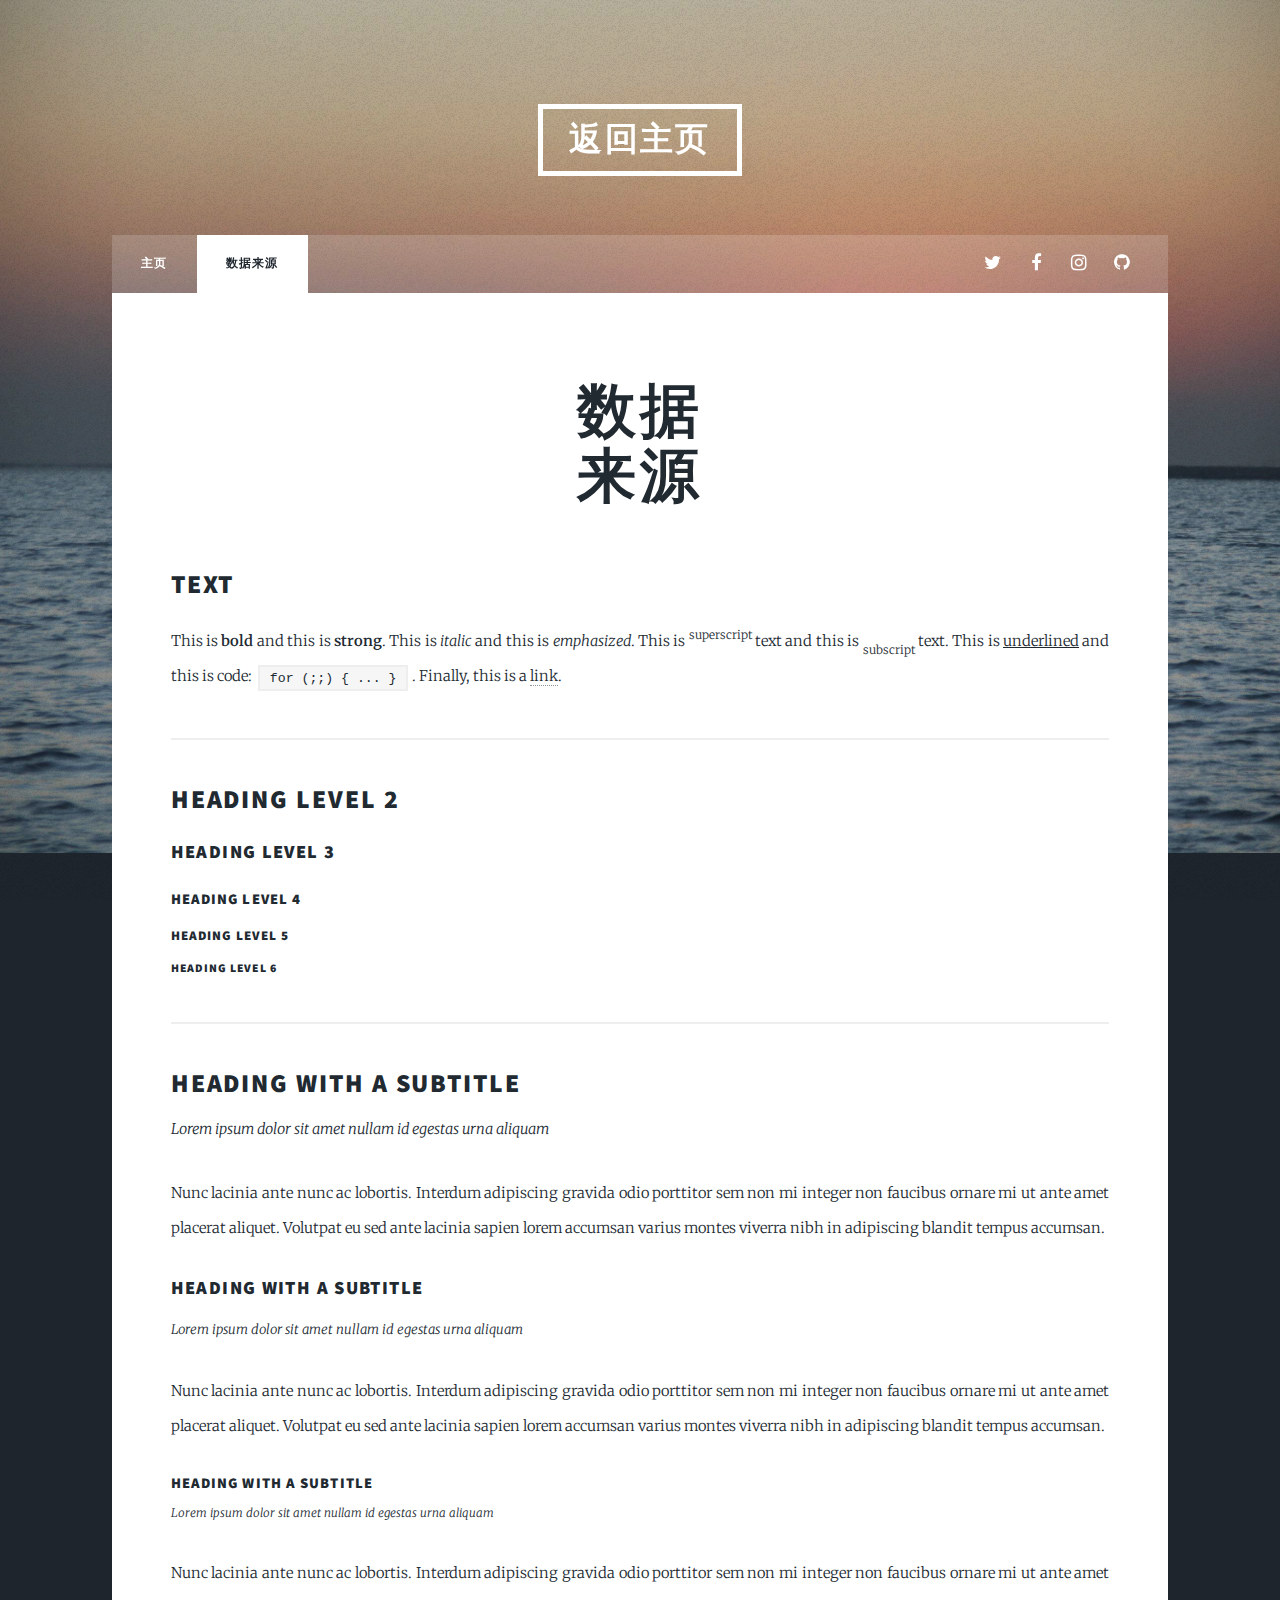
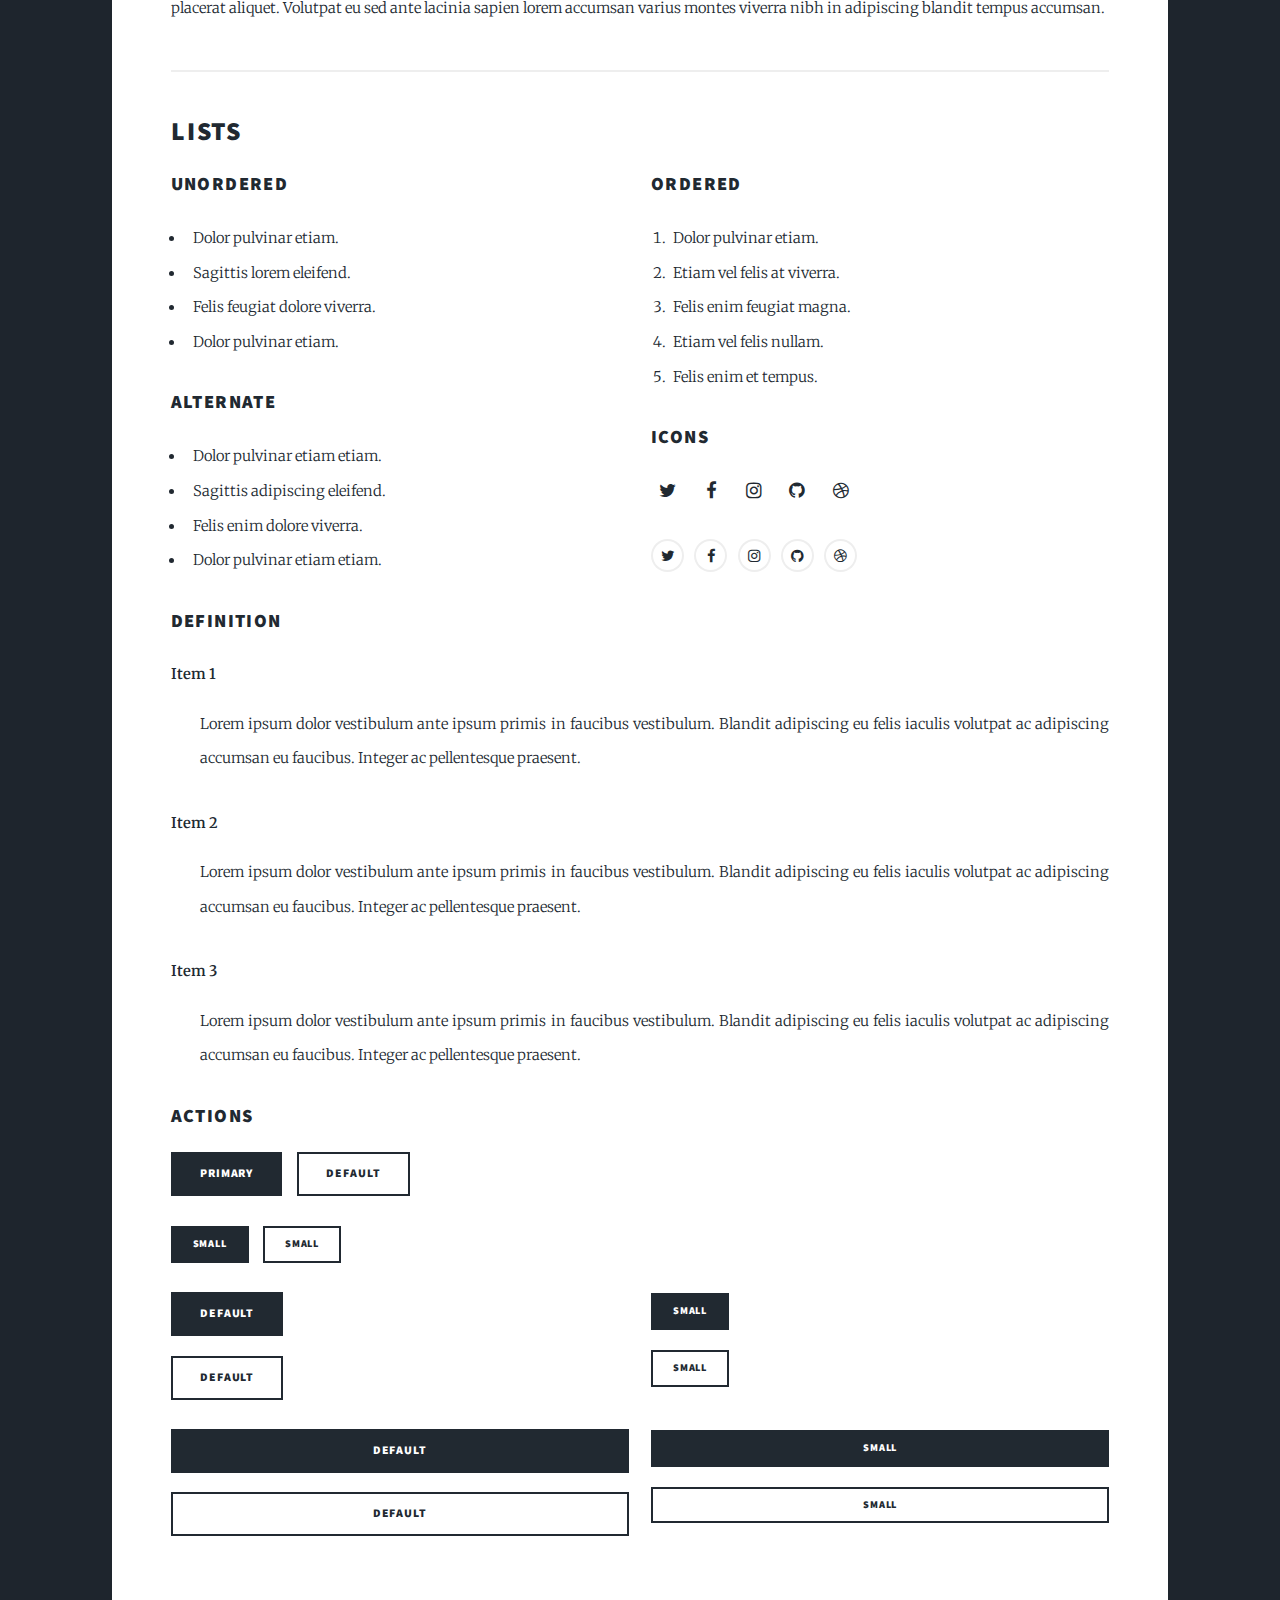
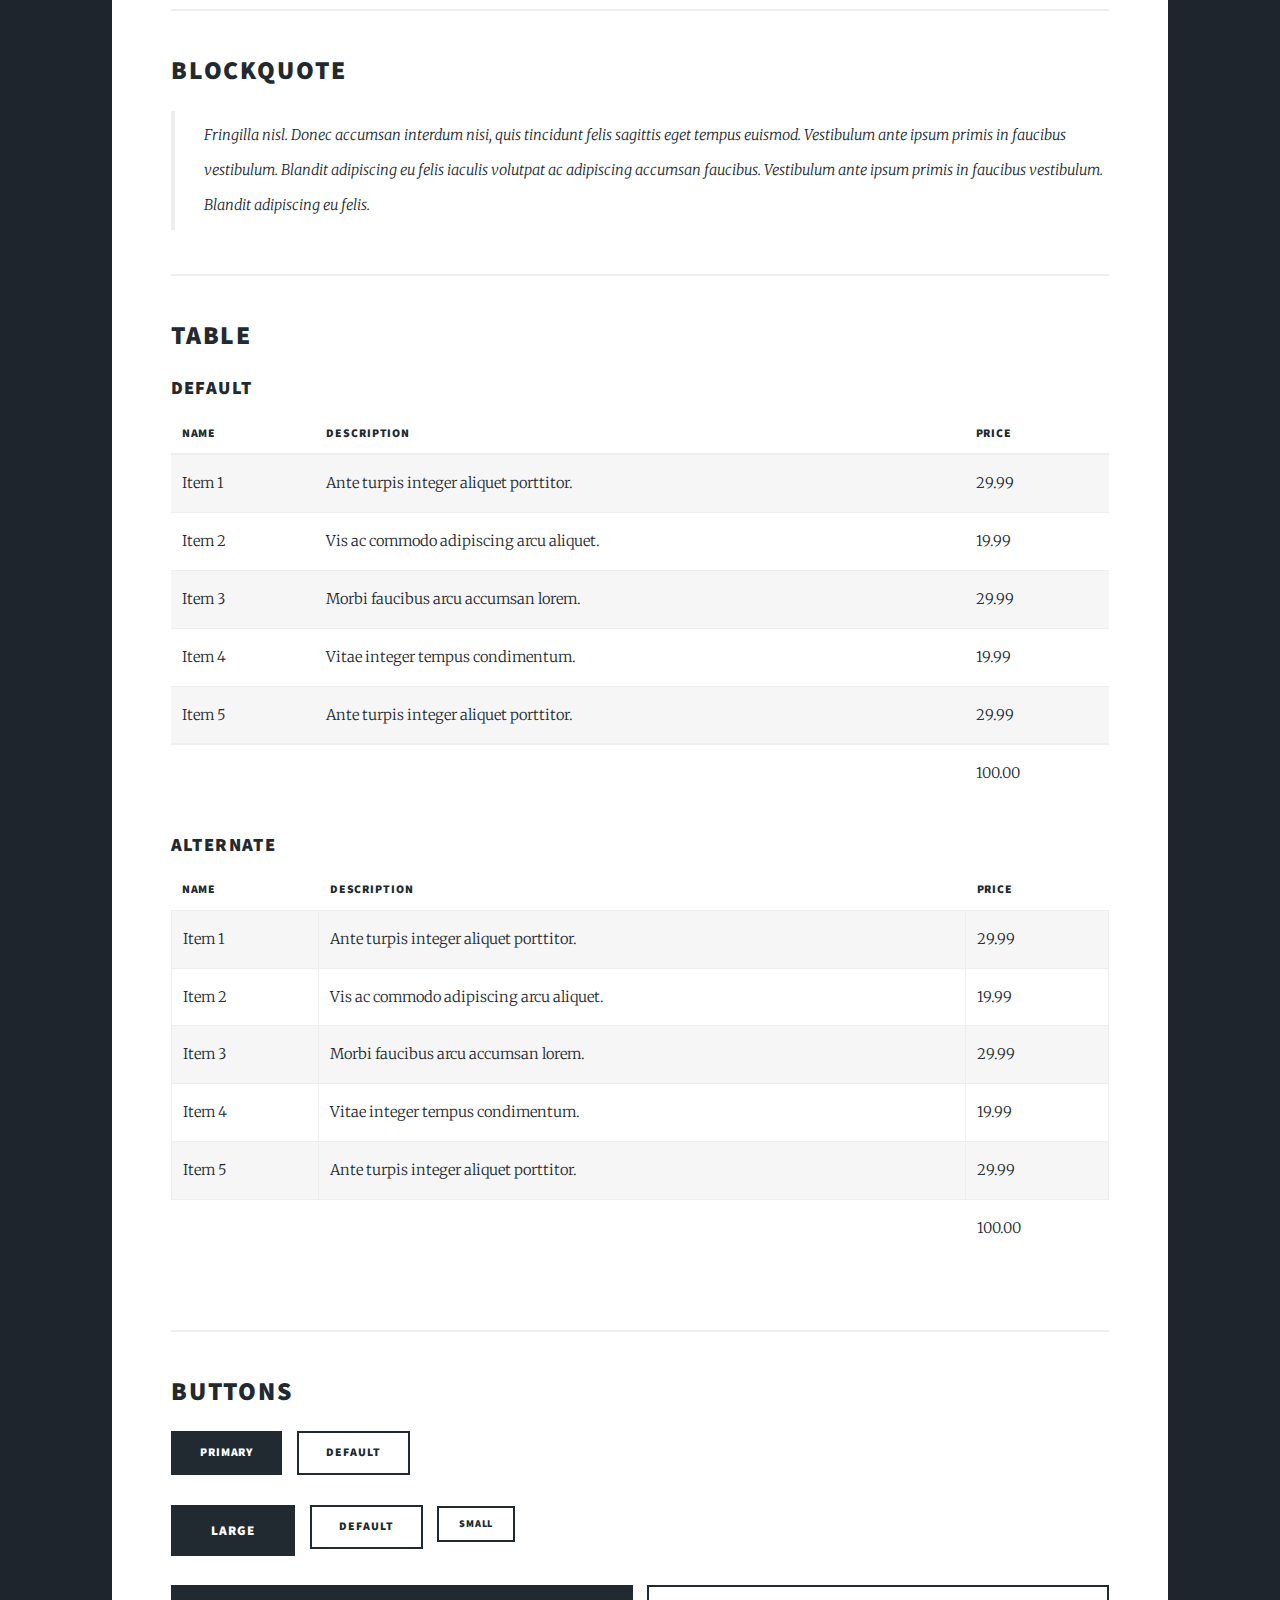
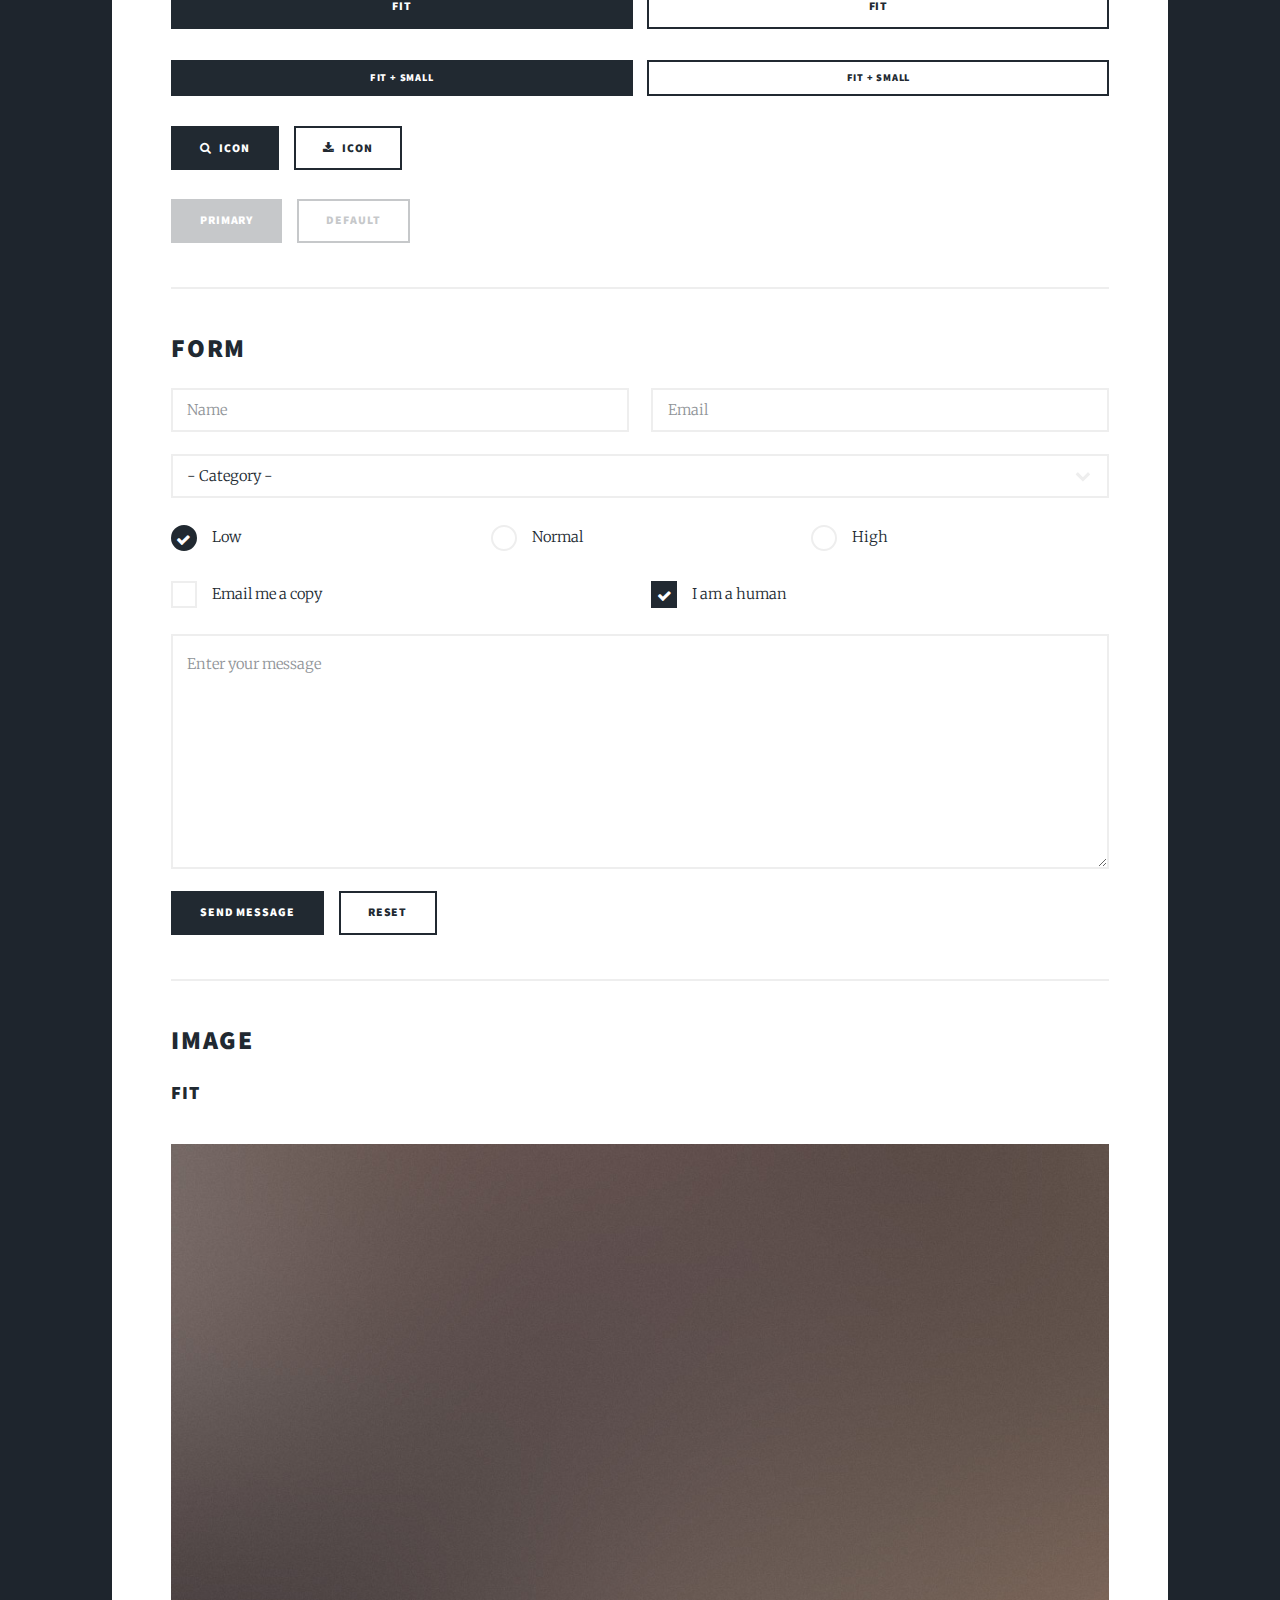
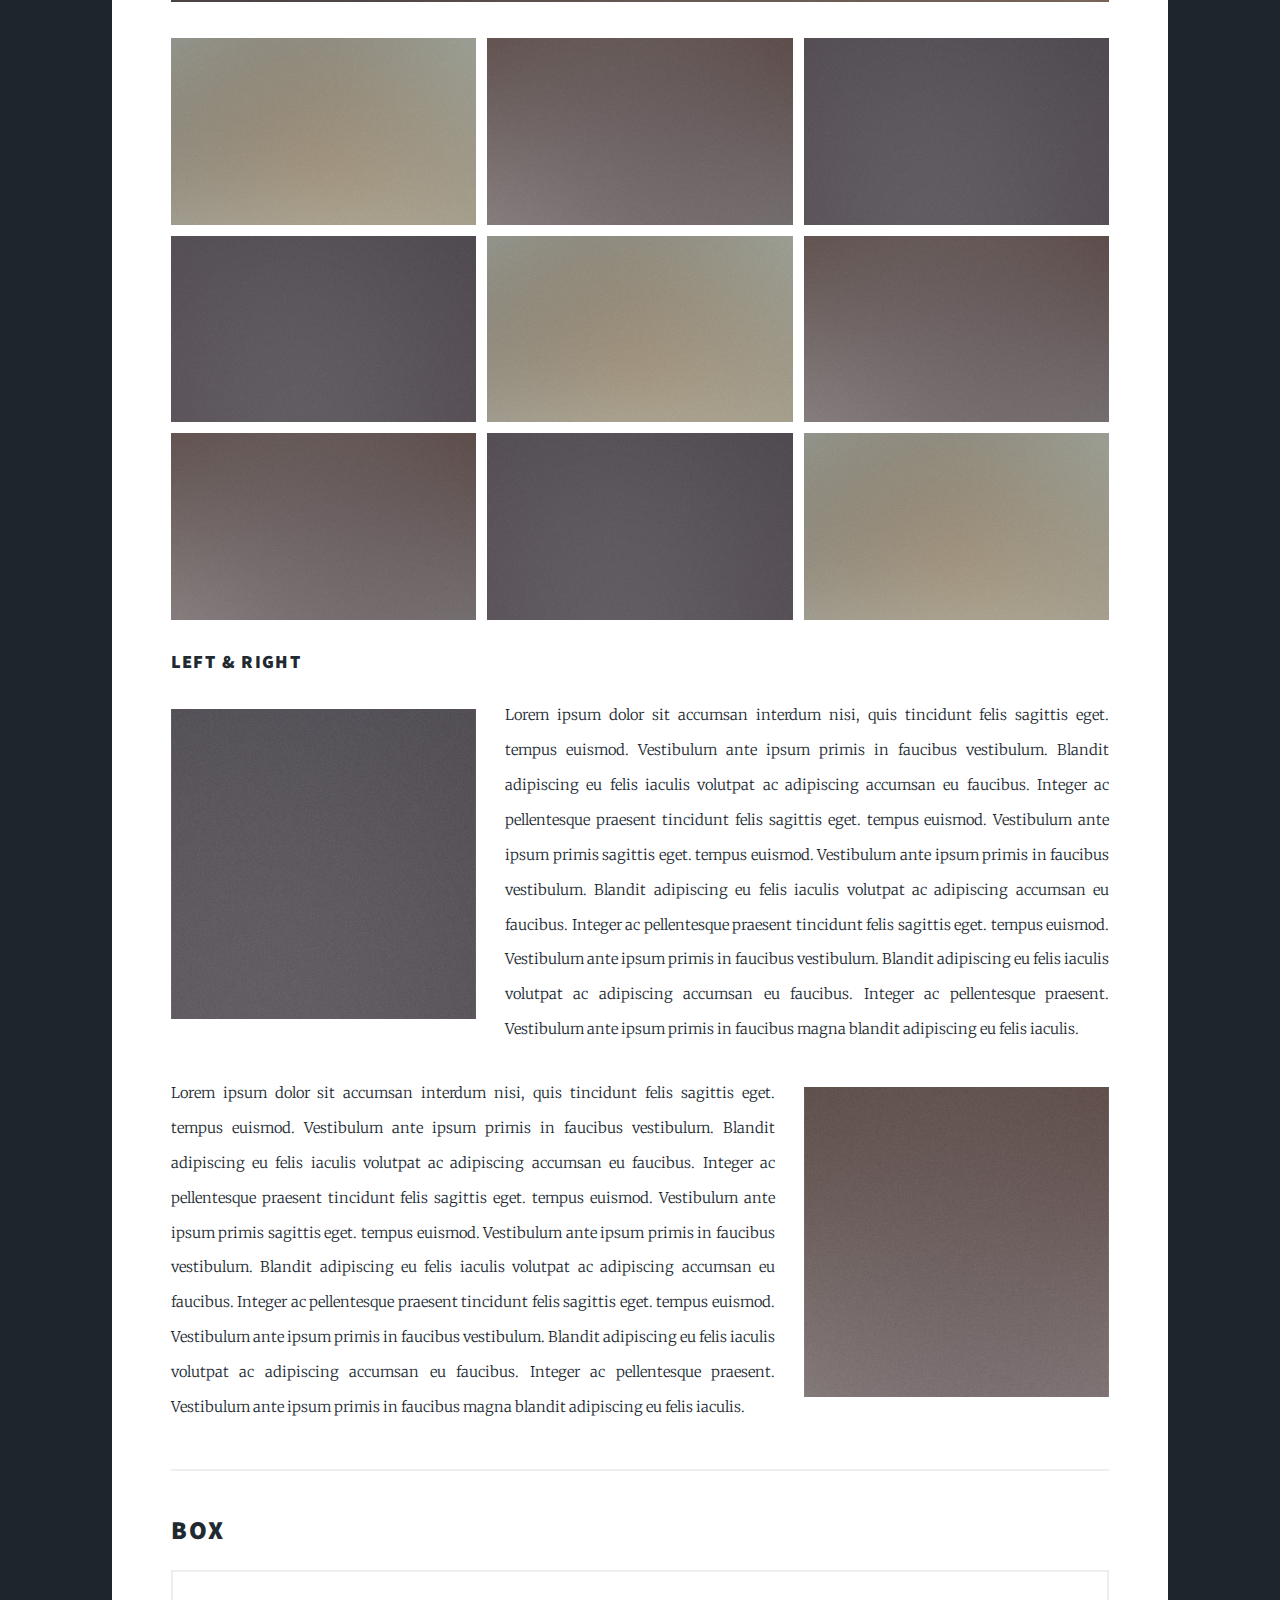
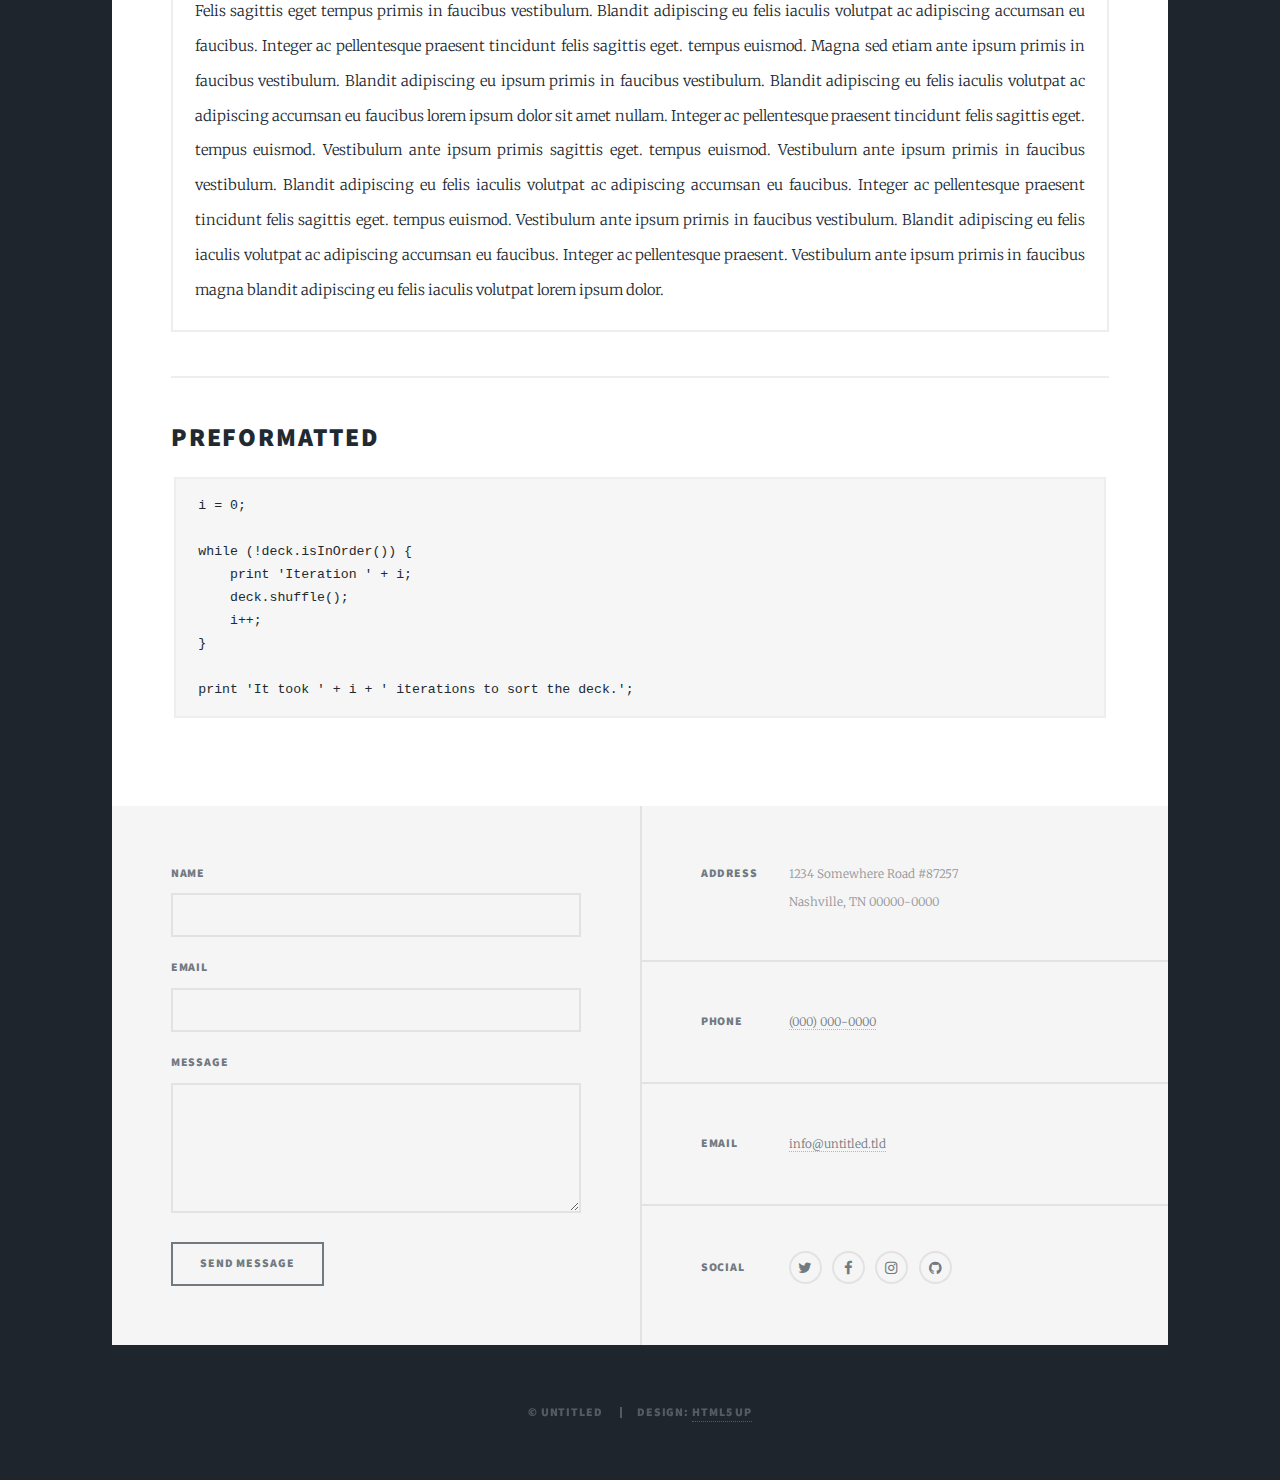
==== commit 86b3bfe4: "20180719 10:08" ====
--- a/elements.html
+++ b/elements.html
@@ -27,9 +27,8 @@
         <!-- Nav -->
         <nav id="nav">
             <ul class="links">
-                <li><a href="index.html">This is Massively</a></li>
-                <li><a href="generic.html">Generic Page</a></li>
-                <li class="active"><a href="elements.html">Elements Reference</a></li>
+                <li><a href="index.html">主页</a></li>
+                <li class="active"><a href="elements.html">数据来源</a></li>
             </ul>
             <ul class="icons">
                 <li><a href="#" class="icon fa-twitter"><span class="label">Twitter</span></a></li>
@@ -45,7 +44,7 @@
             <!-- Post -->
             <section class="post">
                 <header class="major">
-                    <h1>Elements<br /> Reference
+                    <h1>数据<br /> 来源
                     </h1>
                 </header>
 
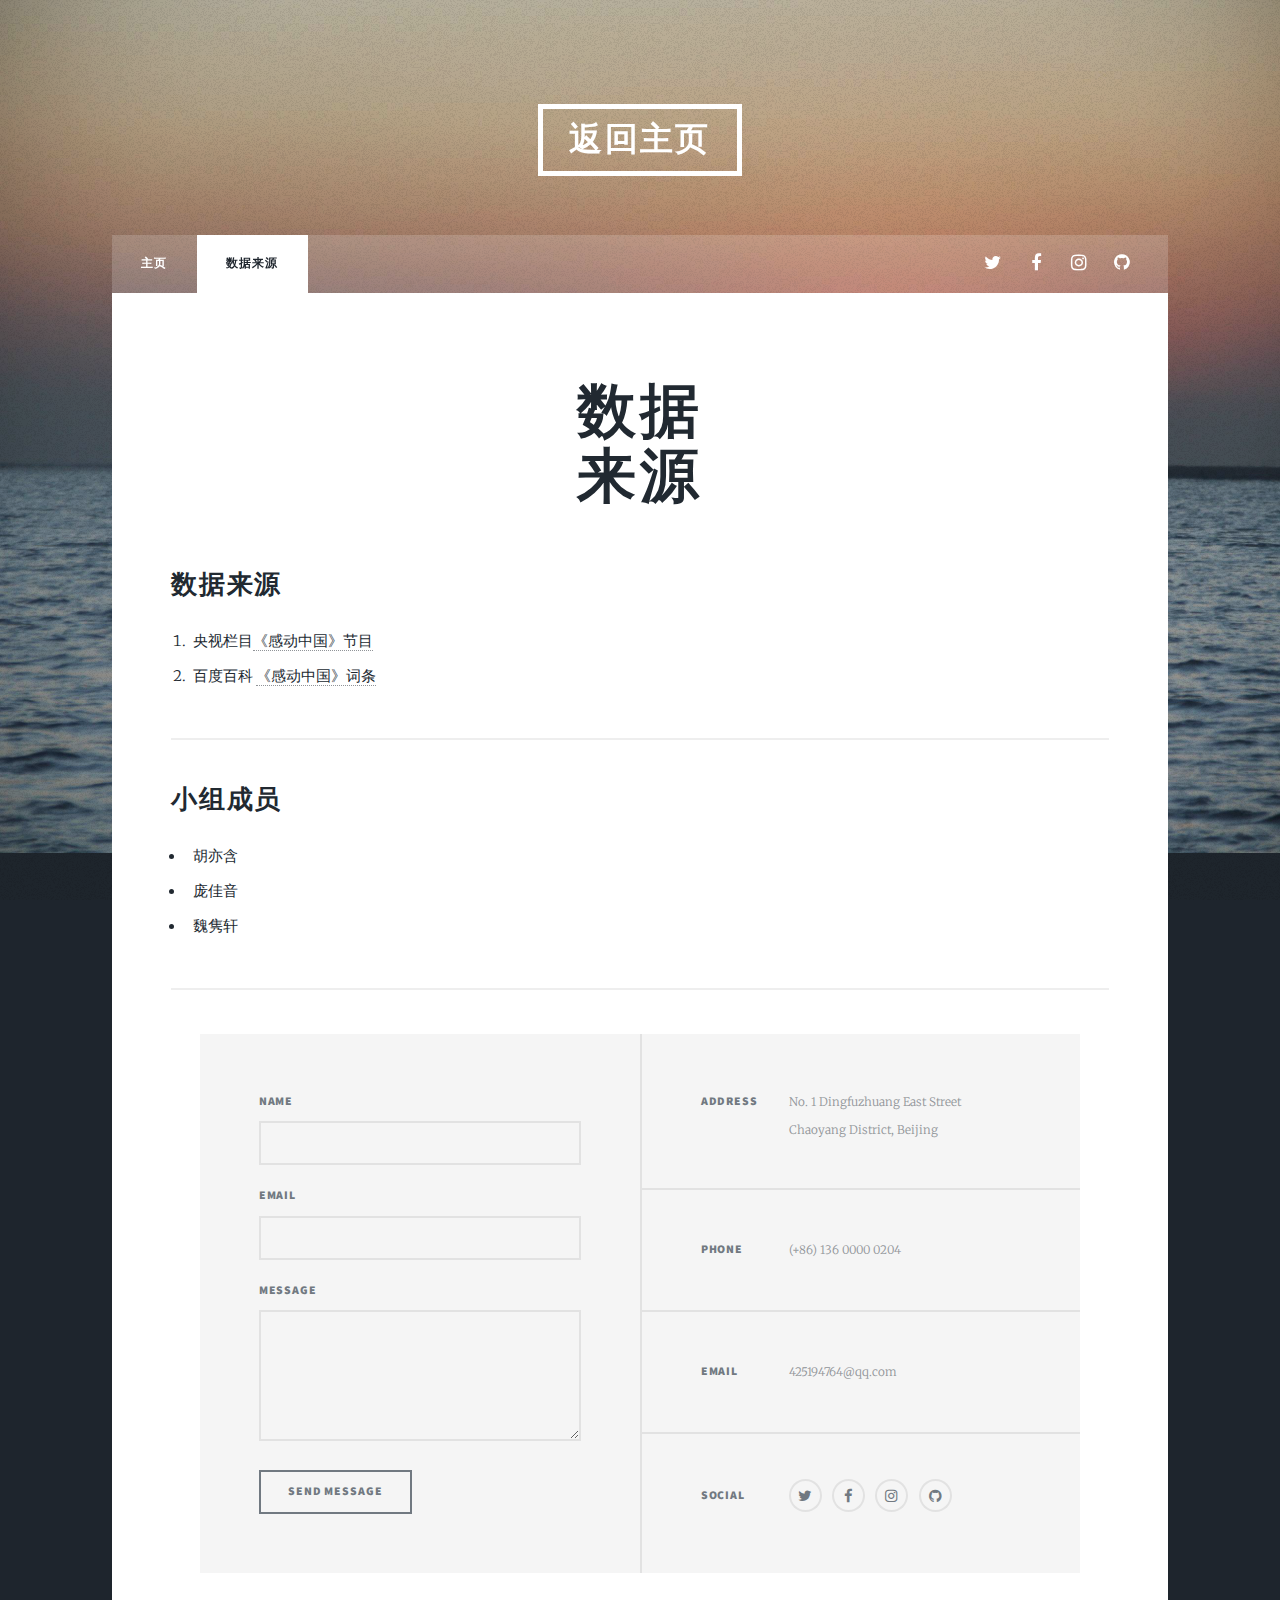
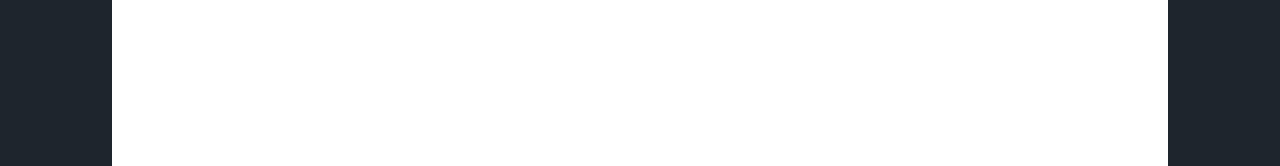
==== commit f0fa497a: "20180720 09:46" ====
--- a/elements.html
+++ b/elements.html
@@ -49,465 +49,86 @@
                 </header>
 
                 <!-- Text stuff -->
-                <h2>Text</h2>
-                <p>This is <b>bold</b> and this is <strong>strong</strong>. This is <i>italic</i> and this is <em>emphasized</em>. This is <sup>superscript</sup> text and this is <sub>subscript</sub> text. This is <u>underlined</u> and this is code: <code>for (;;) { ... }</code>.
-                    Finally, this is a <a href="#">link</a>.</p>
+                <h2><b>数据来源</b></h2>
+                <ol>
+                    <li>央视栏目<a href="http://search.cctv.com/search.php?qtext=%E6%84%9F%E5%8A%A8%E4%B8%AD%E5%9B%BD&type=video" target="_blank">《感动中国》节目</a></li>
+                    <li>百度百科 <a href="https://baike.baidu.com/item/%E6%84%9F%E5%8A%A8%E4%B8%AD%E5%9B%BD/54499?fr=aladdin" target="_blank">《感动中国》词条</a></li>
+                </ol>
                 <hr />
-                <h2>Heading Level 2</h2>
-                <h3>Heading Level 3</h3>
-                <h4>Heading Level 4</h4>
-                <h5>Heading Level 5</h5>
-                <h6>Heading Level 6</h6>
-                <hr />
-                <header>
-                    <h2>Heading with a Subtitle</h2>
-                    <p>Lorem ipsum dolor sit amet nullam id egestas urna aliquam</p>
-                </header>
-                <p>Nunc lacinia ante nunc ac lobortis. Interdum adipiscing gravida odio porttitor sem non mi integer non faucibus ornare mi ut ante amet placerat aliquet. Volutpat eu sed ante lacinia sapien lorem accumsan varius montes viverra nibh in adipiscing
-                    blandit tempus accumsan.</p>
-                <header>
-                    <h3>Heading with a Subtitle</h3>
-                    <p>Lorem ipsum dolor sit amet nullam id egestas urna aliquam</p>
-                </header>
-                <p>Nunc lacinia ante nunc ac lobortis. Interdum adipiscing gravida odio porttitor sem non mi integer non faucibus ornare mi ut ante amet placerat aliquet. Volutpat eu sed ante lacinia sapien lorem accumsan varius montes viverra nibh in adipiscing
-                    blandit tempus accumsan.</p>
-                <header>
-                    <h4>Heading with a Subtitle</h4>
-                    <p>Lorem ipsum dolor sit amet nullam id egestas urna aliquam</p>
-                </header>
-                <p>Nunc lacinia ante nunc ac lobortis. Interdum adipiscing gravida odio porttitor sem non mi integer non faucibus ornare mi ut ante amet placerat aliquet. Volutpat eu sed ante lacinia sapien lorem accumsan varius montes viverra nibh in adipiscing
-                    blandit tempus accumsan.</p>
-
+                <h2><b>小组成员</b></h2>
+                <ul>
+                    <li>胡亦含</li>
+                    <li>庞佳音</li>
+                    <li>魏隽轩</li>
+                </ul>
                 <hr />
 
-                <!-- Lists -->
-                <h2>Lists</h2>
-                <div class="row">
-                    <div class="col-6 col-12-small">
+                <!-- Footer -->
+                <footer id="footer">
+                    <section>
+                        <form method="post" action="#">
+                            <div class="fields">
+                                <div class="field">
+                                    <label for="name">Name</label>
+                                    <input type="text" name="name" id="name" />
+                                </div>
+                                <div class="field">
+                                    <label for="email">Email</label>
+                                    <input type="text" name="email" id="email" />
+                                </div>
+                                <div class="field">
+                                    <label for="message">Message</label>
+                                    <textarea name="message" id="message" rows="3"></textarea>
+                                </div>
+                            </div>
+                            <ul class="actions">
+                                <li><input type="submit" value="Send Message" /></li>
+                            </ul>
+                        </form>
+                    </section>
+                    <section class="split contact">
+                        <section class="alt">
+                            <h3>Address</h3>
+                            <p>No. 1 Dingfuzhuang East Street<br /> Chaoyang District, Beijing</p>
+                        </section>
+                        <section>
+                            <h3>Phone</h3>
+                            <p>(+86) 136 0000 0204</p>
+                        </section>
+                        <section>
+                            <h3>Email</h3>
+                            <p>425194764@qq.com</p>
+                        </section>
+                        <section>
+                            <h3>Social</h3>
+                            <ul class="icons alt">
+                                <li><a href="#" class="icon alt fa-twitter"><span class="label">Twitter</span></a></li>
+                                <li><a href="#" class="icon alt fa-facebook"><span class="label">Facebook</span></a></li>
+                                <li><a href="#" class="icon alt fa-instagram"><span class="label">Instagram</span></a></li>
+                                <li><a href="#" class="icon alt fa-github"><span class="label">GitHub</span></a></li>
+                            </ul>
+                        </section>
+                    </section>
+                </footer>
 
-                        <h3>Unordered</h3>
-                        <ul>
-                            <li>Dolor pulvinar etiam.</li>
-                            <li>Sagittis lorem eleifend.</li>
-                            <li>Felis feugiat dolore viverra.</li>
-                            <li>Dolor pulvinar etiam.</li>
-                        </ul>
-
-                        <h3>Alternate</h3>
-                        <ul class="alt">
-                            <li>Dolor pulvinar etiam etiam.</li>
-                            <li>Sagittis adipiscing eleifend.</li>
-                            <li>Felis enim dolore viverra.</li>
-                            <li>Dolor pulvinar etiam etiam.</li>
-                        </ul>
-
-                    </div>
-                    <div class="col-6 col-12-small">
-
-                        <h3>Ordered</h3>
-                        <ol>
-                            <li>Dolor pulvinar etiam.</li>
-                            <li>Etiam vel felis at viverra.</li>
-                            <li>Felis enim feugiat magna.</li>
-                            <li>Etiam vel felis nullam.</li>
-                            <li>Felis enim et tempus.</li>
-                        </ol>
-
-                        <h3>Icons</h3>
-                        <ul class="icons">
-                            <li><a href="#" class="icon fa-twitter"><span class="label">Twitter</span></a></li>
-                            <li><a href="#" class="icon fa-facebook"><span class="label">Facebook</span></a></li>
-                            <li><a href="#" class="icon fa-instagram"><span class="label">Instagram</span></a></li>
-                            <li><a href="#" class="icon fa-github"><span class="label">Github</span></a></li>
-                            <li><a href="#" class="icon fa-dribbble"><span class="label">Dribbble</span></a></li>
-                        </ul>
-                        <ul class="icons alt">
-                            <li><a href="#" class="icon alt fa-twitter"><span class="label">Twitter</span></a></li>
-                            <li><a href="#" class="icon alt fa-facebook"><span class="label">Facebook</span></a></li>
-                            <li><a href="#" class="icon alt fa-instagram"><span class="label">Instagram</span></a></li>
-                            <li><a href="#" class="icon alt fa-github"><span class="label">Github</span></a></li>
-                            <li><a href="#" class="icon alt fa-dribbble"><span class="label">Dribbble</span></a></li>
-                        </ul>
-
-                    </div>
+                <!-- Copyright -->
+                <div id="copyright">
+                    <ul>
+                        <li>&copy; 2XYH</li>
+                        <li>Design: Hu Yihan</li>
+                    </ul>
                 </div>
-                <h3>Definition</h3>
-                <dl>
-                    <dt>Item 1</dt>
-                    <dd>
-                        <p>Lorem ipsum dolor vestibulum ante ipsum primis in faucibus vestibulum. Blandit adipiscing eu felis iaculis volutpat ac adipiscing accumsan eu faucibus. Integer ac pellentesque praesent.</p>
-                    </dd>
-                    <dt>Item 2</dt>
-                    <dd>
-                        <p>Lorem ipsum dolor vestibulum ante ipsum primis in faucibus vestibulum. Blandit adipiscing eu felis iaculis volutpat ac adipiscing accumsan eu faucibus. Integer ac pellentesque praesent.</p>
-                    </dd>
-                    <dt>Item 3</dt>
-                    <dd>
-                        <p>Lorem ipsum dolor vestibulum ante ipsum primis in faucibus vestibulum. Blandit adipiscing eu felis iaculis volutpat ac adipiscing accumsan eu faucibus. Integer ac pellentesque praesent.</p>
-                    </dd>
-                </dl>
-
-                <h3>Actions</h3>
-                <ul class="actions">
-                    <li><a href="#" class="button primary">Primary</a></li>
-                    <li><a href="#" class="button">Default</a></li>
-                </ul>
-                <ul class="actions small">
-                    <li><a href="#" class="button primary small">Small</a></li>
-                    <li><a href="#" class="button small">Small</a></li>
-                </ul>
-                <div class="row">
-                    <div class="col-6 col-12-small">
-                        <ul class="actions stacked">
-                            <li><a href="#" class="button primary">Default</a></li>
-                            <li><a href="#" class="button">Default</a></li>
-                        </ul>
-                    </div>
-                    <div class="col-6 col-12-small">
-                        <ul class="actions stacked">
-                            <li><a href="#" class="button primary small">Small</a></li>
-                            <li><a href="#" class="button small">Small</a></li>
-                        </ul>
-                    </div>
-                </div>
-                <div class="row">
-                    <div class="col-6 col-12-small">
-                        <ul class="actions stacked">
-                            <li><a href="#" class="button primary fit">Default</a></li>
-                            <li><a href="#" class="button fit">Default</a></li>
-                        </ul>
-                    </div>
-                    <div class="col-6 col-12-small">
-                        <ul class="actions stacked">
-                            <li><a href="#" class="button primary small fit">Small</a></li>
-                            <li><a href="#" class="button small fit">Small</a></li>
-                        </ul>
-                    </div>
-                </div>
-
-                <hr />
-
-                <!-- Blockquote -->
-                <h2>Blockquote</h2>
-                <blockquote>Fringilla nisl. Donec accumsan interdum nisi, quis tincidunt felis sagittis eget tempus euismod. Vestibulum ante ipsum primis in faucibus vestibulum. Blandit adipiscing eu felis iaculis volutpat ac adipiscing accumsan faucibus. Vestibulum
-                    ante ipsum primis in faucibus vestibulum. Blandit adipiscing eu felis.</blockquote>
-
-                <hr />
-
-                <!-- Table -->
-                <h2>Table</h2>
-
-                <h3>Default</h3>
-                <div class="table-wrapper">
-                    <table>
-                        <thead>
-                            <tr>
-                                <th>Name</th>
-                                <th>Description</th>
-                                <th>Price</th>
-                            </tr>
-                        </thead>
-                        <tbody>
-                            <tr>
-                                <td>Item 1</td>
-                                <td>Ante turpis integer aliquet porttitor.</td>
-                                <td>29.99</td>
-                            </tr>
-                            <tr>
-                                <td>Item 2</td>
-                                <td>Vis ac commodo adipiscing arcu aliquet.</td>
-                                <td>19.99</td>
-                            </tr>
-                            <tr>
-                                <td>Item 3</td>
-                                <td> Morbi faucibus arcu accumsan lorem.</td>
-                                <td>29.99</td>
-                            </tr>
-                            <tr>
-                                <td>Item 4</td>
-                                <td>Vitae integer tempus condimentum.</td>
-                                <td>19.99</td>
-                            </tr>
-                            <tr>
-                                <td>Item 5</td>
-                                <td>Ante turpis integer aliquet porttitor.</td>
-                                <td>29.99</td>
-                            </tr>
-                        </tbody>
-                        <tfoot>
-                            <tr>
-                                <td colspan="2"></td>
-                                <td>100.00</td>
-                            </tr>
-                        </tfoot>
-                    </table>
-                </div>
-
-                <h3>Alternate</h3>
-                <div class="table-wrapper">
-                    <table class="alt">
-                        <thead>
-                            <tr>
-                                <th>Name</th>
-                                <th>Description</th>
-                                <th>Price</th>
-                            </tr>
-                        </thead>
-                        <tbody>
-                            <tr>
-                                <td>Item 1</td>
-                                <td>Ante turpis integer aliquet porttitor.</td>
-                                <td>29.99</td>
-                            </tr>
-                            <tr>
-                                <td>Item 2</td>
-                                <td>Vis ac commodo adipiscing arcu aliquet.</td>
-                                <td>19.99</td>
-                            </tr>
-                            <tr>
-                                <td>Item 3</td>
-                                <td> Morbi faucibus arcu accumsan lorem.</td>
-                                <td>29.99</td>
-                            </tr>
-                            <tr>
-                                <td>Item 4</td>
-                                <td>Vitae integer tempus condimentum.</td>
-                                <td>19.99</td>
-                            </tr>
-                            <tr>
-                                <td>Item 5</td>
-                                <td>Ante turpis integer aliquet porttitor.</td>
-                                <td>29.99</td>
-                            </tr>
-                        </tbody>
-                        <tfoot>
-                            <tr>
-                                <td colspan="2"></td>
-                                <td>100.00</td>
-                            </tr>
-                        </tfoot>
-                    </table>
-                </div>
-
-                <hr />
-
-                <!-- Buttons -->
-                <h2>Buttons</h2>
-                <ul class="actions">
-                    <li><a href="#" class="button primary">Primary</a></li>
-                    <li><a href="#" class="button">Default</a></li>
-                </ul>
-                <ul class="actions">
-                    <li><a href="#" class="button primary large">Large</a></li>
-                    <li><a href="#" class="button">Default</a></li>
-                    <li><a href="#" class="button small">Small</a></li>
-                </ul>
-                <ul class="actions fit">
-                    <li><a href="#" class="button primary fit">Fit</a></li>
-                    <li><a href="#" class="button fit">Fit</a></li>
-                </ul>
-                <ul class="actions fit small">
-                    <li><a href="#" class="button primary fit small">Fit + Small</a></li>
-                    <li><a href="#" class="button fit small">Fit + Small</a></li>
-                </ul>
-                <ul class="actions">
-                    <li><a href="#" class="button primary icon fa-search">Icon</a></li>
-                    <li><a href="#" class="button icon fa-download">Icon</a></li>
-                </ul>
-                <ul class="actions">
-                    <li><span class="button primary disabled">Primary</span></li>
-                    <li><span class="button disabled">Default</span></li>
-                </ul>
-
-                <hr />
-
-                <!-- Form -->
-                <h2>Form</h2>
-
-                <form method="post" action="#">
-                    <div class="row gtr-uniform">
-                        <div class="col-6 col-12-xsmall">
-                            <input type="text" name="demo-name" id="demo-name" value="" placeholder="Name" />
-                        </div>
-                        <div class="col-6 col-12-xsmall">
-                            <input type="email" name="demo-email" id="demo-email" value="" placeholder="Email" />
-                        </div>
-                        <!-- Break -->
-                        <div class="col-12">
-                            <select name="demo-category" id="demo-category">
-													<option value="">- Category -</option>
-													<option value="1">Manufacturing</option>
-													<option value="1">Shipping</option>
-													<option value="1">Administration</option>
-													<option value="1">Human Resources</option>
-												</select>
-                        </div>
-                        <!-- Break -->
-                        <div class="col-4 col-12-small">
-                            <input type="radio" id="demo-priority-low" name="demo-priority" checked>
-                            <label for="demo-priority-low">Low</label>
-                        </div>
-                        <div class="col-4 col-12-small">
-                            <input type="radio" id="demo-priority-normal" name="demo-priority">
-                            <label for="demo-priority-normal">Normal</label>
-                        </div>
-                        <div class="col-4 col-12-small">
-                            <input type="radio" id="demo-priority-high" name="demo-priority">
-                            <label for="demo-priority-high">High</label>
-                        </div>
-                        <!-- Break -->
-                        <div class="col-6 col-12-small">
-                            <input type="checkbox" id="demo-copy" name="demo-copy">
-                            <label for="demo-copy">Email me a copy</label>
-                        </div>
-                        <div class="col-6 col-12-small">
-                            <input type="checkbox" id="demo-human" name="demo-human" checked>
-                            <label for="demo-human">I am a human</label>
-                        </div>
-                        <!-- Break -->
-                        <div class="col-12">
-                            <textarea name="demo-message" id="demo-message" placeholder="Enter your message" rows="6"></textarea>
-                        </div>
-                        <!-- Break -->
-                        <div class="col-12">
-                            <ul class="actions">
-                                <li><input type="submit" value="Send Message" class="primary" /></li>
-                                <li><input type="reset" value="Reset" /></li>
-                            </ul>
-                        </div>
-                    </div>
-                </form>
-
-                <hr />
-
-                <!-- Image -->
-                <h2>Image</h2>
-
-                <h3>Fit</h3>
-                <span class="image fit"><img src="images/pic01.jpg" alt="" /></span>
-                <div class="box alt">
-                    <div class="row gtr-50 gtr-uniform">
-                        <div class="col-4"><span class="image fit"><img src="images/pic02.jpg" alt="" /></span></div>
-                        <div class="col-4"><span class="image fit"><img src="images/pic03.jpg" alt="" /></span></div>
-                        <div class="col-4"><span class="image fit"><img src="images/pic04.jpg" alt="" /></span></div>
-                        <!-- Break -->
-                        <div class="col-4"><span class="image fit"><img src="images/pic04.jpg" alt="" /></span></div>
-                        <div class="col-4"><span class="image fit"><img src="images/pic02.jpg" alt="" /></span></div>
-                        <div class="col-4"><span class="image fit"><img src="images/pic03.jpg" alt="" /></span></div>
-                        <!-- Break -->
-                        <div class="col-4"><span class="image fit"><img src="images/pic03.jpg" alt="" /></span></div>
-                        <div class="col-4"><span class="image fit"><img src="images/pic04.jpg" alt="" /></span></div>
-                        <div class="col-4"><span class="image fit"><img src="images/pic02.jpg" alt="" /></span></div>
-                    </div>
-                </div>
-
-                <h3>Left &amp; Right</h3>
-                <p><span class="image left"><img src="images/pic08.jpg" alt="" /></span>Lorem ipsum dolor sit accumsan interdum nisi, quis tincidunt felis sagittis eget. tempus euismod. Vestibulum ante ipsum primis in faucibus vestibulum. Blandit adipiscing
-                    eu felis iaculis volutpat ac adipiscing accumsan eu faucibus. Integer ac pellentesque praesent tincidunt felis sagittis eget. tempus euismod. Vestibulum ante ipsum primis sagittis eget. tempus euismod. Vestibulum ante ipsum primis
-                    in faucibus vestibulum. Blandit adipiscing eu felis iaculis volutpat ac adipiscing accumsan eu faucibus. Integer ac pellentesque praesent tincidunt felis sagittis eget. tempus euismod. Vestibulum ante ipsum primis in faucibus vestibulum.
-                    Blandit adipiscing eu felis iaculis volutpat ac adipiscing accumsan eu faucibus. Integer ac pellentesque praesent. Vestibulum ante ipsum primis in faucibus magna blandit adipiscing eu felis iaculis.</p>
-                <p><span class="image right"><img src="images/pic09.jpg" alt="" /></span>Lorem ipsum dolor sit accumsan interdum nisi, quis tincidunt felis sagittis eget. tempus euismod. Vestibulum ante ipsum primis in faucibus vestibulum. Blandit adipiscing
-                    eu felis iaculis volutpat ac adipiscing accumsan eu faucibus. Integer ac pellentesque praesent tincidunt felis sagittis eget. tempus euismod. Vestibulum ante ipsum primis sagittis eget. tempus euismod. Vestibulum ante ipsum primis
-                    in faucibus vestibulum. Blandit adipiscing eu felis iaculis volutpat ac adipiscing accumsan eu faucibus. Integer ac pellentesque praesent tincidunt felis sagittis eget. tempus euismod. Vestibulum ante ipsum primis in faucibus vestibulum.
-                    Blandit adipiscing eu felis iaculis volutpat ac adipiscing accumsan eu faucibus. Integer ac pellentesque praesent. Vestibulum ante ipsum primis in faucibus magna blandit adipiscing eu felis iaculis.</p>
-
-                <hr />
-
-                <!-- Box -->
-                <h2>Box</h2>
-                <div class="box">
-                    <p>Felis sagittis eget tempus primis in faucibus vestibulum. Blandit adipiscing eu felis iaculis volutpat ac adipiscing accumsan eu faucibus. Integer ac pellentesque praesent tincidunt felis sagittis eget. tempus euismod. Magna sed etiam
-                        ante ipsum primis in faucibus vestibulum. Blandit adipiscing eu ipsum primis in faucibus vestibulum. Blandit adipiscing eu felis iaculis volutpat ac adipiscing accumsan eu faucibus lorem ipsum dolor sit amet nullam. Integer ac
-                        pellentesque praesent tincidunt felis sagittis eget. tempus euismod. Vestibulum ante ipsum primis sagittis eget. tempus euismod. Vestibulum ante ipsum primis in faucibus vestibulum. Blandit adipiscing eu felis iaculis volutpat
-                        ac adipiscing accumsan eu faucibus. Integer ac pellentesque praesent tincidunt felis sagittis eget. tempus euismod. Vestibulum ante ipsum primis in faucibus vestibulum. Blandit adipiscing eu felis iaculis volutpat ac adipiscing
-                        accumsan eu faucibus. Integer ac pellentesque praesent. Vestibulum ante ipsum primis in faucibus magna blandit adipiscing eu felis iaculis volutpat lorem ipsum dolor.</p>
-                </div>
-
-                <hr />
-
-                <!-- Preformatted Code -->
-                <h2>Preformatted</h2>
-                <pre><code>i = 0;
-
-while (!deck.isInOrder()) {
-    print 'Iteration ' + i;
-    deck.shuffle();
-    i++;
-}
-
-print 'It took ' + i + ' iterations to sort the deck.';
-</code></pre>
-
-            </section>
 
         </div>
 
-        <!-- Footer -->
-        <footer id="footer">
-            <section>
-                <form method="post" action="#">
-                    <div class="fields">
-                        <div class="field">
-                            <label for="name">Name</label>
-                            <input type="text" name="name" id="name" />
-                        </div>
-                        <div class="field">
-                            <label for="email">Email</label>
-                            <input type="text" name="email" id="email" />
-                        </div>
-                        <div class="field">
-                            <label for="message">Message</label>
-                            <textarea name="message" id="message" rows="3"></textarea>
-                        </div>
-                    </div>
-                    <ul class="actions">
-                        <li><input type="submit" value="Send Message" /></li>
-                    </ul>
-                </form>
-            </section>
-            <section class="split contact">
-                <section class="alt">
-                    <h3>Address</h3>
-                    <p>1234 Somewhere Road #87257<br /> Nashville, TN 00000-0000</p>
-                </section>
-                <section>
-                    <h3>Phone</h3>
-                    <p><a href="#">(000) 000-0000</a></p>
-                </section>
-                <section>
-                    <h3>Email</h3>
-                    <p><a href="#">info@untitled.tld</a></p>
-                </section>
-                <section>
-                    <h3>Social</h3>
-                    <ul class="icons alt">
-                        <li><a href="#" class="icon alt fa-twitter"><span class="label">Twitter</span></a></li>
-                        <li><a href="#" class="icon alt fa-facebook"><span class="label">Facebook</span></a></li>
-                        <li><a href="#" class="icon alt fa-instagram"><span class="label">Instagram</span></a></li>
-                        <li><a href="#" class="icon alt fa-github"><span class="label">GitHub</span></a></li>
-                    </ul>
-                </section>
-            </section>
-        </footer>
-
-        <!-- Copyright -->
-        <div id="copyright">
-            <ul>
-                <li>&copy; Untitled</li>
-                <li>Design: <a href="https://html5up.net">HTML5 UP</a></li>
-            </ul>
-        </div>
-
-    </div>
-
-    <!-- Scripts -->
-    <script src="assets/js/jquery.min.js"></script>
-    <script src="assets/js/jquery.scrollex.min.js"></script>
-    <script src="assets/js/jquery.scrolly.min.js"></script>
-    <script src="assets/js/browser.min.js"></script>
-    <script src="assets/js/breakpoints.min.js"></script>
-    <script src="assets/js/util.js"></script>
-    <script src="assets/js/main.js"></script>
+        <!-- Scripts -->
+        <script src="assets/js/jquery.min.js"></script>
+        <script src="assets/js/jquery.scrollex.min.js"></script>
+        <script src="assets/js/jquery.scrolly.min.js"></script>
+        <script src="assets/js/browser.min.js"></script>
+        <script src="assets/js/breakpoints.min.js"></script>
+        <script src="assets/js/util.js"></script>
+        <script src="assets/js/main.js"></script>
 
 </body>
 
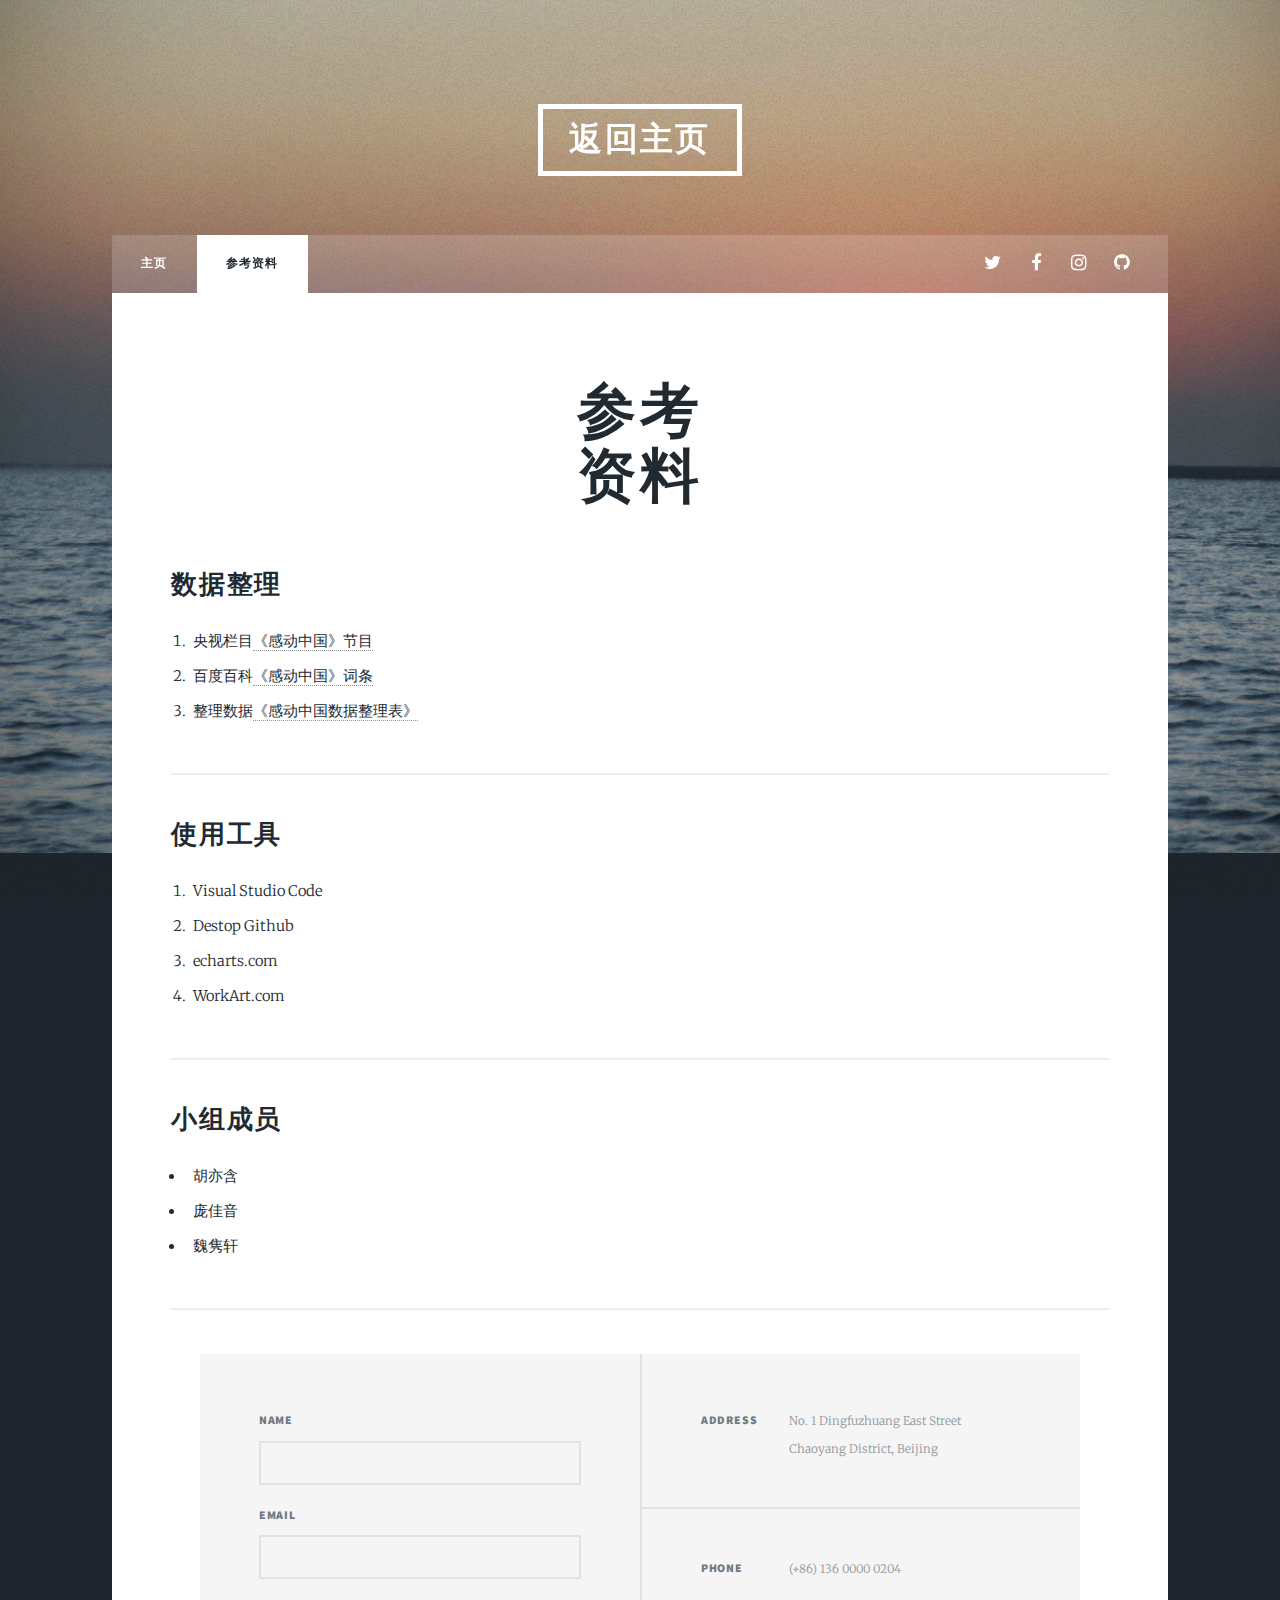
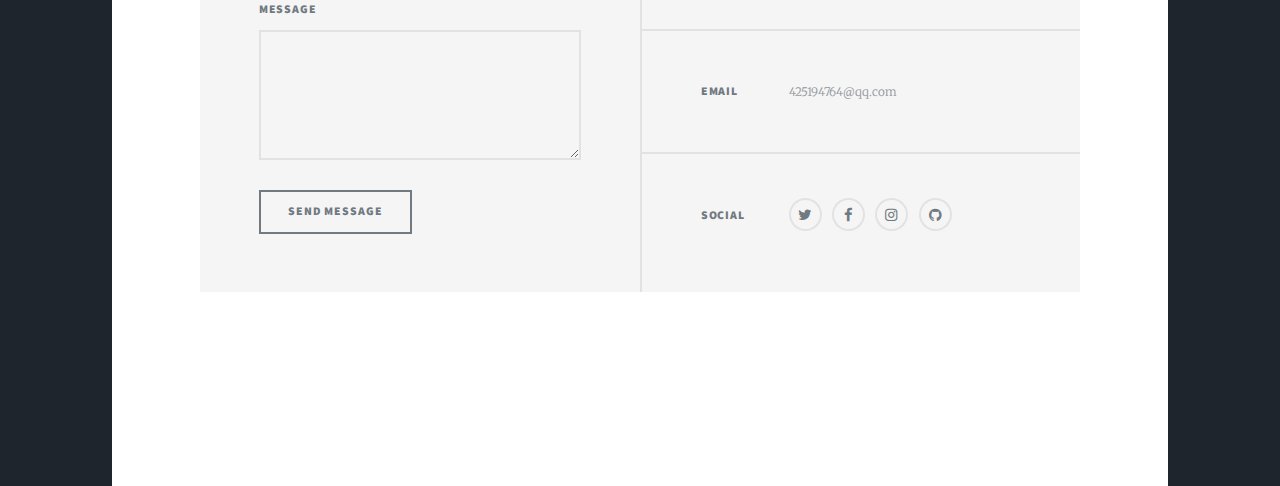
==== commit cf69e5dc: "20180720 12:08" ====
--- a/elements.html
+++ b/elements.html
@@ -28,7 +28,7 @@
         <nav id="nav">
             <ul class="links">
                 <li><a href="index.html">主页</a></li>
-                <li class="active"><a href="elements.html">数据来源</a></li>
+                <li class="active"><a href="elements.html">参考资料</a></li>
             </ul>
             <ul class="icons">
                 <li><a href="#" class="icon fa-twitter"><span class="label">Twitter</span></a></li>
@@ -44,17 +44,28 @@
             <!-- Post -->
             <section class="post">
                 <header class="major">
-                    <h1>数据<br /> 来源
+                    <h1>参考<br /> 资料
                     </h1>
                 </header>
 
                 <!-- Text stuff -->
-                <h2><b>数据来源</b></h2>
+                <h2><b>数据整理</b></h2>
                 <ol>
                     <li>央视栏目<a href="http://search.cctv.com/search.php?qtext=%E6%84%9F%E5%8A%A8%E4%B8%AD%E5%9B%BD&type=video" target="_blank">《感动中国》节目</a></li>
-                    <li>百度百科 <a href="https://baike.baidu.com/item/%E6%84%9F%E5%8A%A8%E4%B8%AD%E5%9B%BD/54499?fr=aladdin" target="_blank">《感动中国》词条</a></li>
+                    <li>百度百科<a href="https://baike.baidu.com/item/%E6%84%9F%E5%8A%A8%E4%B8%AD%E5%9B%BD/54499?fr=aladdin" target="_blank">《感动中国》词条</a></li>
+                    <li>整理数据<a href="7sheets.xlsx" target="_blank">《感动中国数据整理表》</a></li>
                 </ol>
                 <hr />
+
+                <h2><b>使用工具</b></h2>
+                <ol>
+                    <li>Visual Studio Code</li>
+                    <li>Destop Github</li>
+                    <li>echarts.com</li>
+                    <li>WorkArt.com</li>
+                </ol>
+                <hr />
+
                 <h2><b>小组成员</b></h2>
                 <ul>
                     <li>胡亦含</li>
--- a/assets/css/main.css
+++ b/assets/css/main.css
@@ -3118,7 +3118,7 @@
 }
 
 #intro h1 {
-    font-size: 5rem;
+    font-size: 4rem;
     line-height: 1;
 }
 
